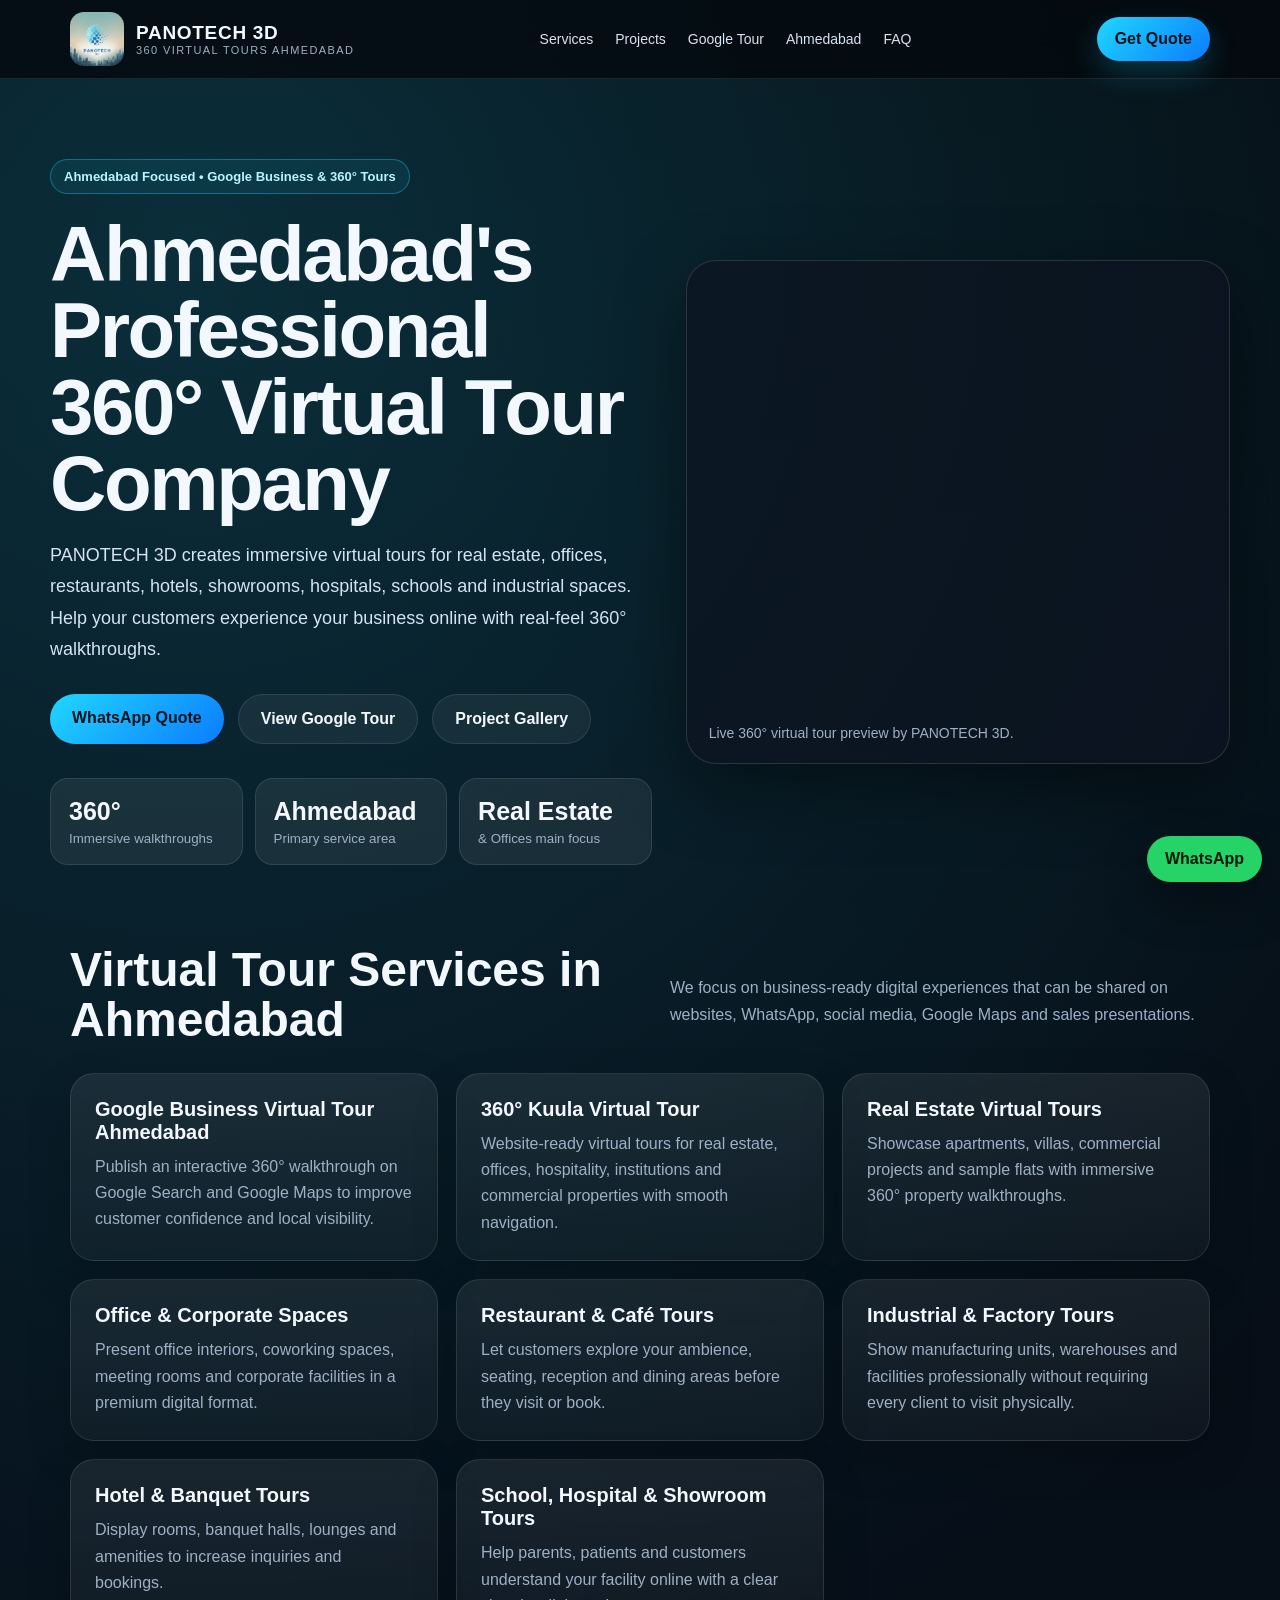
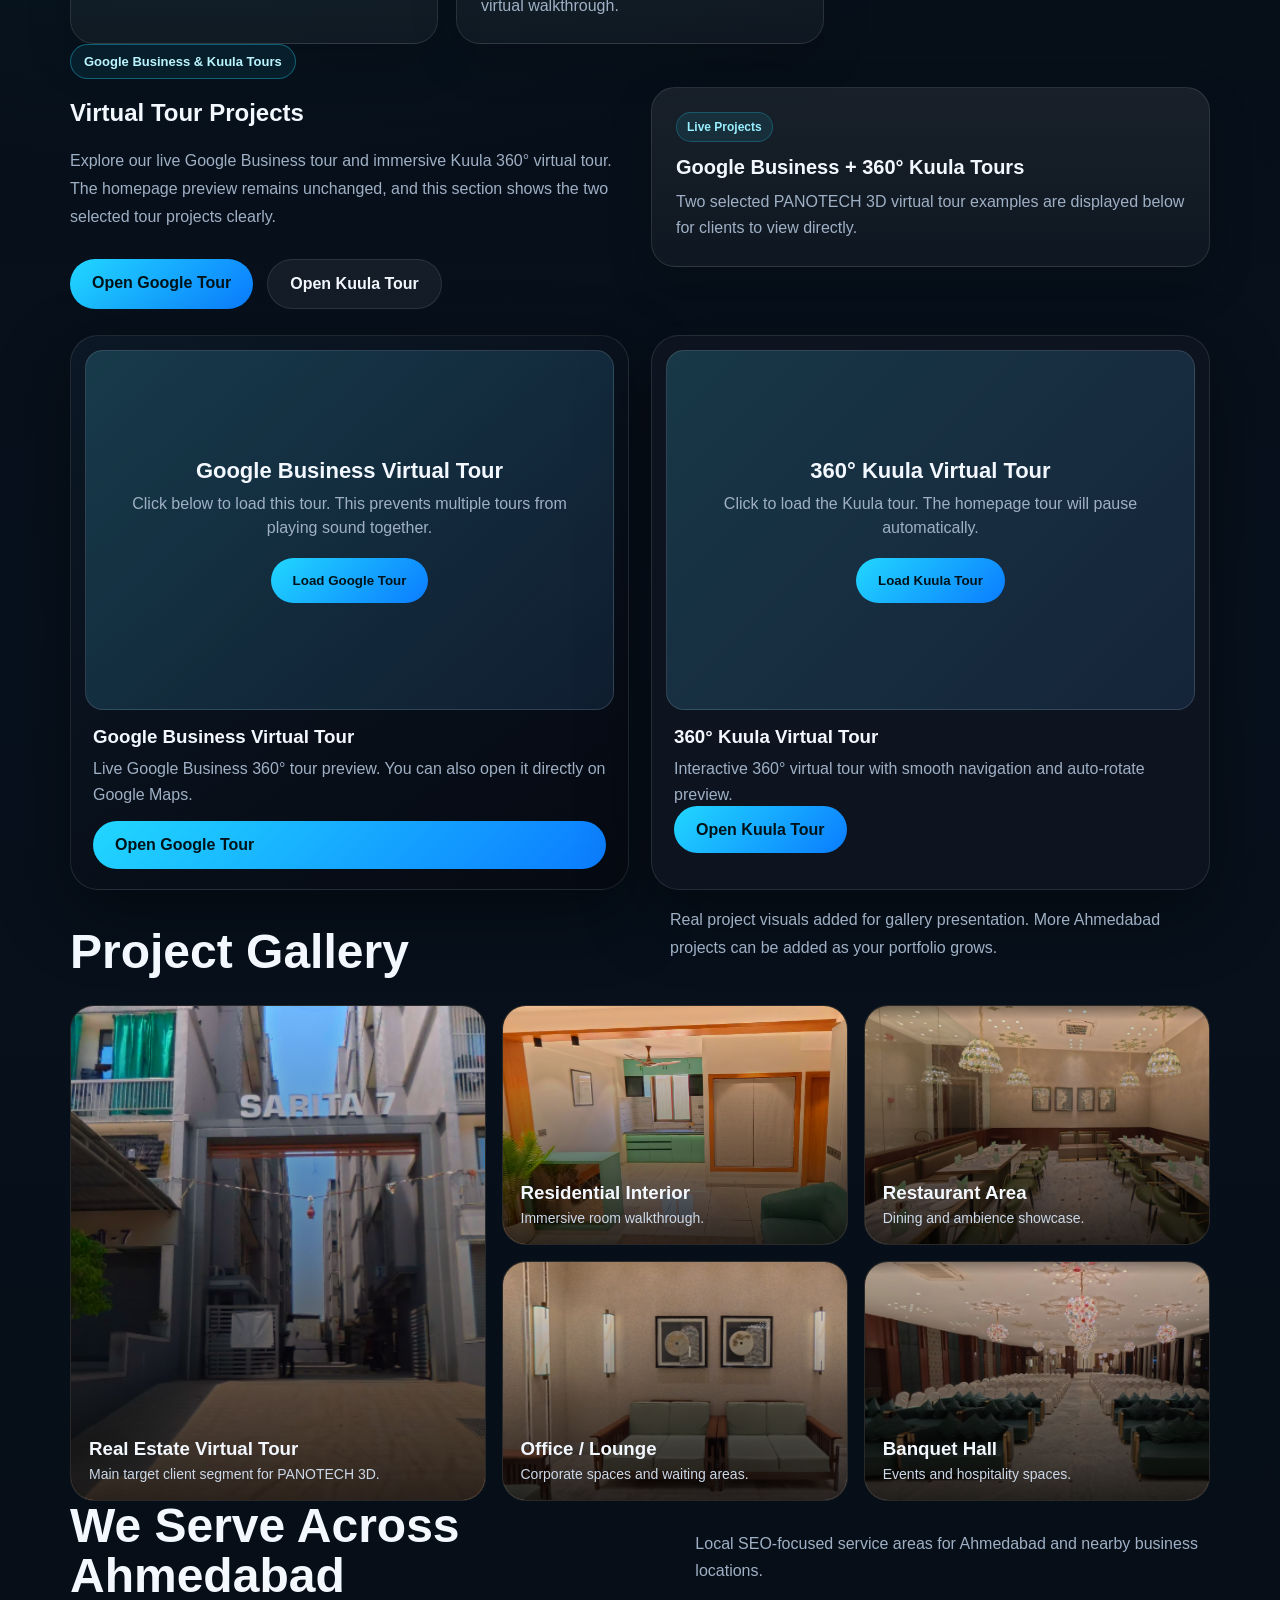
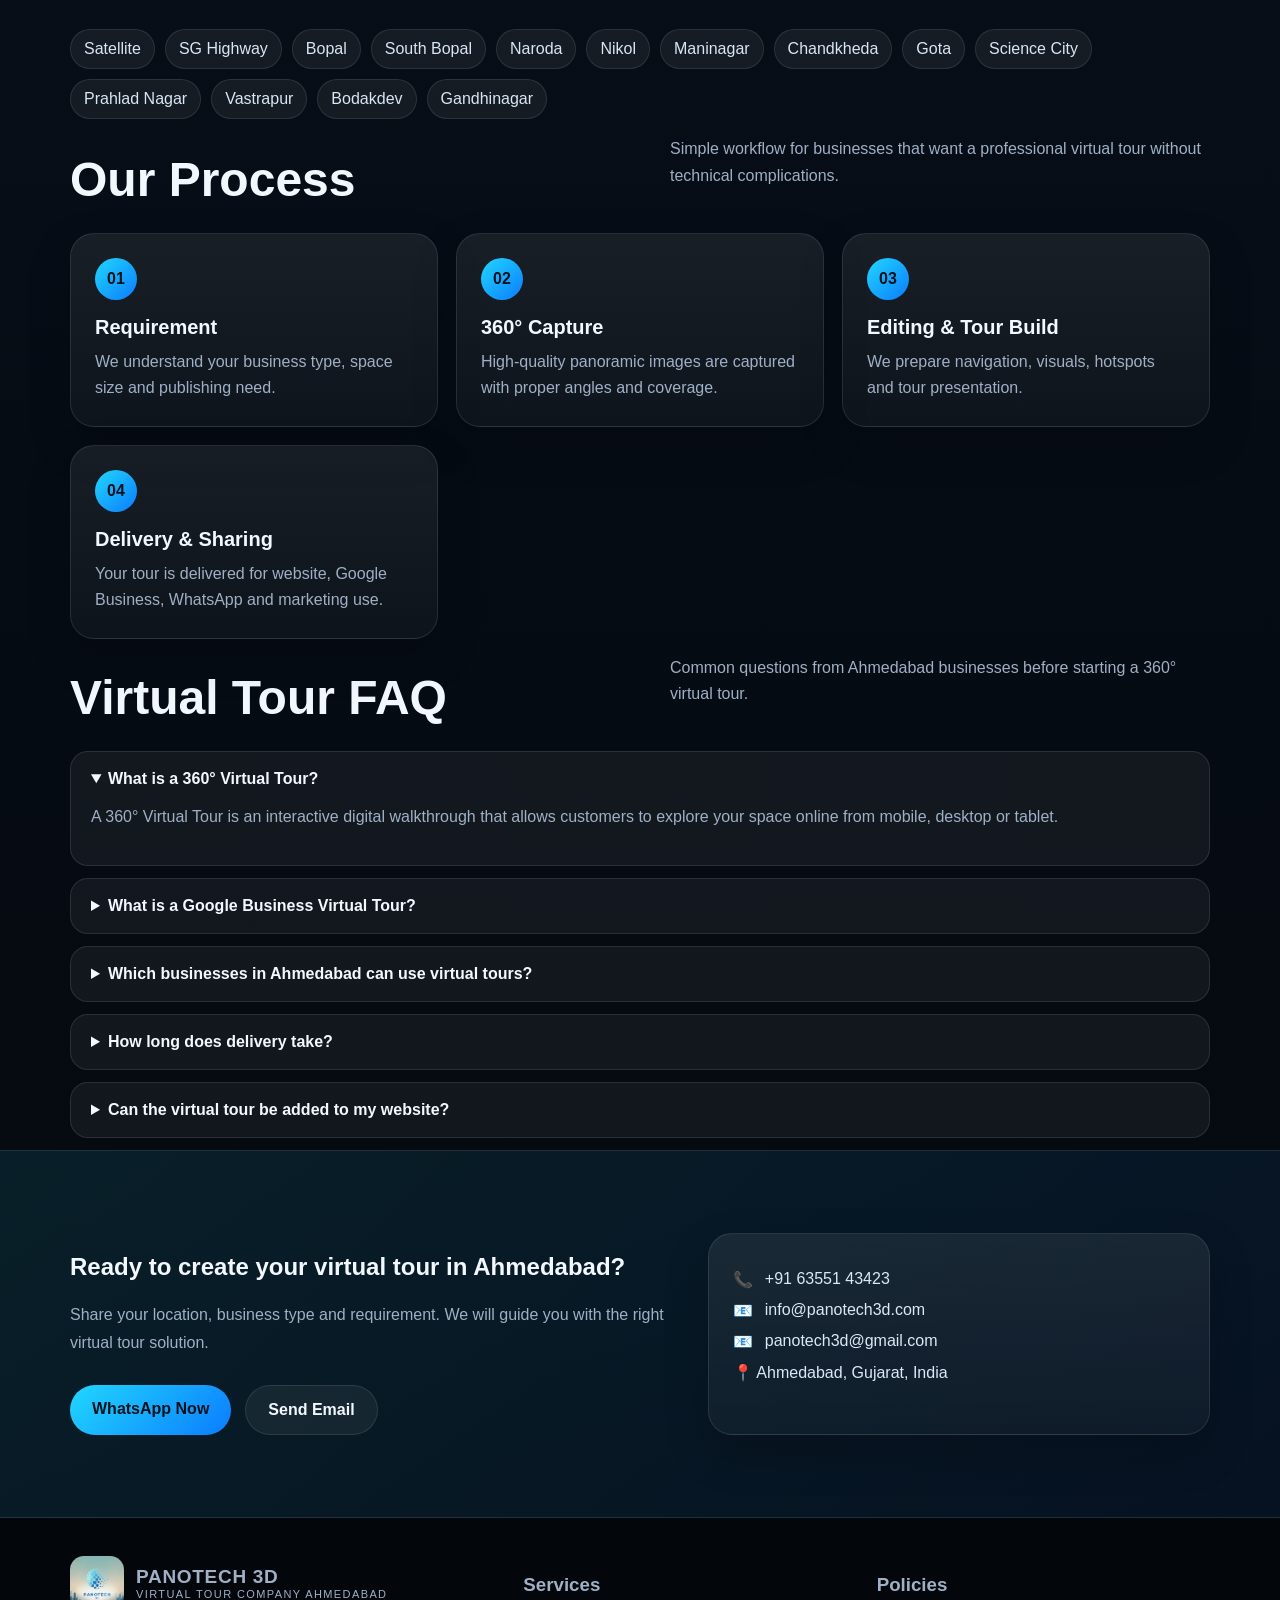
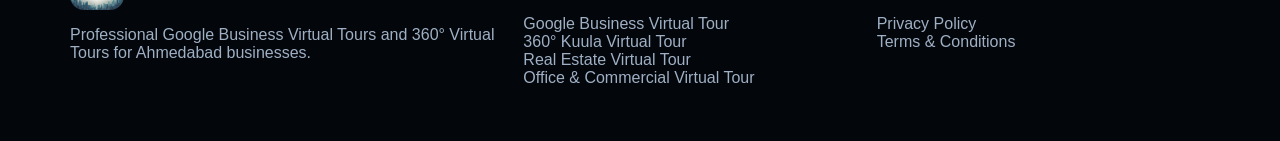
==== index.html @ 2de8717a "Add files via upload" ====
<!DOCTYPE html>
<html lang="en">
<head>
  <meta charset="UTF-8" />
  <meta name="viewport" content="width=device-width, initial-scale=1.0" />
  <title>360 Virtual Tour Ahmedabad | Google Business Virtual Tour Ahmedabad | PANOTECH 3D</title>
  <meta name="description" content="PANOTECH 3D provides Google Business Virtual Tours and 360° Virtual Tours in Ahmedabad for real estate, offices, restaurants, hotels, schools, hospitals, showrooms and industries." />
  <meta name="keywords" content="360 virtual tour Ahmedabad, Google Business virtual tour Ahmedabad, virtual tour company Ahmedabad, real estate virtual tour Ahmedabad, office virtual tour Ahmedabad, restaurant virtual tour Ahmedabad" />
  <meta property="og:title" content="PANOTECH 3D | 360 Virtual Tour Ahmedabad" />
  <meta property="og:description" content="Professional Google Business Virtual Tours and 360° Virtual Tours for Ahmedabad businesses." />
  <meta property="og:type" content="website" />
  <style>
    :root{--bg:#05080d;--panel:#0d1420;--panel2:#111c2a;--text:#f3f8ff;--muted:#9fb0c5;--cyan:#21d7ff;--blue:#0b7cff;--line:rgba(255,255,255,.10);--radius:24px;--shadow:0 24px 70px rgba(0,0,0,.42)}
    *{box-sizing:border-box} html{scroll-behavior:smooth} body{margin:0;font-family:Inter,Segoe UI,Arial,sans-serif;background:radial-gradient(circle at 15% 5%,rgba(33,215,255,.18),transparent 32%),linear-gradient(180deg,#05080d,#07111d 45%,#05080d);color:var(--text)}
    a{color:inherit;text-decoration:none} img{max-width:100%;display:block}.wrap{max-width:1180px;margin:auto;padding:0 20px}.top{position:sticky;top:0;z-index:50;background:rgba(5,8,13,.78);backdrop-filter:blur(18px);border-bottom:1px solid var(--line)}
    .nav{height:78px;display:flex;align-items:center;justify-content:space-between;gap:18px}.brand{display:flex;align-items:center;gap:12px}.brand img{width:54px;height:54px;object-fit:contain;border-radius:14px}.brand strong{font-size:19px;letter-spacing:.7px}.brand span{display:block;font-size:11px;color:var(--muted);letter-spacing:1.4px;text-transform:uppercase}.links{display:flex;gap:22px;color:#d7e4f2;font-size:14px}.cta{background:linear-gradient(135deg,var(--cyan),var(--blue));color:#00131a;padding:13px 18px;border-radius:999px;font-weight:800;box-shadow:0 12px 30px rgba(33,215,255,.22)}
    .hero{min-height:calc(100vh - 78px);display:grid;align-items:center;position:relative;overflow:hidden}.slides{position:absolute;inset:0;z-index:-2}.slide{position:absolute;inset:0;opacity:0;animation:fade 32s infinite;background-size:cover;background-position:center}.slide:after{content:"";position:absolute;inset:0;background:linear-gradient(90deg,rgba(5,8,13,.96) 0%,rgba(5,8,13,.76) 45%,rgba(5,8,13,.30) 100%)}.s1{background-image:url('real-estate-exterior.png');animation-delay:0s}.s2{background-image:url('residential-interior.png');animation-delay:4s}.s3{background-image:url('restaurant-area.png');animation-delay:8s}.s4{background-image:url('lounge-seating.png');animation-delay:12s}.s5{background-image:url('banquet-hall.png');animation-delay:16s}.s6{background-image:url('bedroom-tour.png');animation-delay:20s}@keyframes fade{0%,18%{opacity:1}24%,100%{opacity:0}}
    .heroGrid{padding:80px 0;display:grid;grid-template-columns:1.05fr .95fr;gap:34px;align-items:center}.eyebrow{display:inline-flex;gap:9px;align-items:center;border:1px solid rgba(33,215,255,.35);background:rgba(33,215,255,.08);color:#baf4ff;border-radius:999px;padding:9px 13px;font-size:13px;font-weight:700}.hero h1{font-size:clamp(40px,6.2vw,78px);line-height:.98;margin:22px 0 18px;letter-spacing:-2.4px}.hero p{font-size:18px;line-height:1.75;color:#d4e3f5;max-width:720px}.btns{display:flex;gap:14px;flex-wrap:wrap;margin-top:28px}.btn{padding:15px 22px;border-radius:999px;border:1px solid var(--line);font-weight:800}.btn.primary{background:linear-gradient(135deg,var(--cyan),var(--blue));color:#00131a;border:none}.btn.secondary{background:rgba(255,255,255,.06)}.stats{display:grid;grid-template-columns:repeat(3,1fr);gap:12px;margin-top:34px}.stat{background:rgba(255,255,255,.07);border:1px solid var(--line);border-radius:18px;padding:18px}.stat b{font-size:25px}.stat small{display:block;color:var(--muted);margin-top:5px}.tourBox{background:rgba(13,20,32,.72);border:1px solid rgba(255,255,255,.13);border-radius:30px;padding:14px;box-shadow:var(--shadow)}.tourBox iframe{width:100%;height:430px;border:0;border-radius:20px}.tourBox p{font-size:14px;color:var(--muted);margin:12px 8px 4px}
    section{padding:82px 0}.head{display:flex;justify-content:space-between;gap:20px;align-items:flex-end;margin-bottom:28px}.head h2{font-size:clamp(30px,4vw,48px);line-height:1.04;margin:0}.head p{max-width:540px;color:var(--muted);line-height:1.7}.grid{display:grid;grid-template-columns:repeat(3,1fr);gap:18px}.card{background:linear-gradient(180deg,rgba(255,255,255,.075),rgba(255,255,255,.035));border:1px solid var(--line);border-radius:var(--radius);padding:24px;box-shadow:0 18px 45px rgba(0,0,0,.18)}.card h3{margin:0 0 10px;font-size:20px}.card p{color:var(--muted);line-height:1.65;margin:0}.tag{display:inline-block;margin-bottom:14px;color:#99efff;background:rgba(33,215,255,.09);border:1px solid rgba(33,215,255,.24);padding:7px 10px;border-radius:999px;font-size:12px;font-weight:800}.services .card:first-child,.services .card:nth-child(2){grid-column:span 1}.gallery{display:grid;grid-template-columns:1.2fr 1fr 1fr;gap:16px}.shot{border-radius:24px;overflow:hidden;position:relative;min-height:240px;background:#111;border:1px solid var(--line)}.shot.big{grid-row:span 2}.shot img{width:100%;height:100%;object-fit:cover;position:absolute;inset:0}.shot:after{content:"";position:absolute;inset:0;background:linear-gradient(180deg,transparent,rgba(0,0,0,.82))}.shot div{position:absolute;left:18px;right:18px;bottom:18px;z-index:2}.shot h3{margin:0 0 6px}.shot p{margin:0;color:#cbd8e8;font-size:14px}.split{display:grid;grid-template-columns:1fr 1fr;gap:22px;align-items:center}.iframeCard{background:var(--panel);border:1px solid var(--line);border-radius:28px;padding:14px;box-shadow:var(--shadow)}.iframeCard iframe{width:100%;height:430px;border:0;border-radius:18px}.tourLinks{display:grid;grid-template-columns:1fr 1fr;gap:22px;margin-top:26px}.tourCard{background:var(--panel);border:1px solid var(--line);border-radius:28px;padding:14px;box-shadow:var(--shadow)}.tourCard iframe{width:100%;height:360px;border:0;border-radius:18px}.tourCard h3{margin:16px 8px 8px}.tourCard p{color:var(--muted);margin:0 8px 14px;line-height:1.6}.tourCard .btn{margin:0 8px 6px}.tourFrameWrap{position:relative}.tourPlaceholder{min-height:360px;border-radius:18px;border:1px solid rgba(255,255,255,.12);background:linear-gradient(135deg,rgba(33,215,255,.14),rgba(11,124,255,.08)),rgba(255,255,255,.04);display:grid;place-items:center;text-align:center;padding:22px}.tourPlaceholder b{font-size:22px;display:block;margin-bottom:8px}.tourPlaceholder span{display:block;color:var(--muted);margin-bottom:18px;line-height:1.5}.tourPlaceholder .btn{margin:0}.areas{display:flex;flex-wrap:wrap;gap:10px}.area{padding:10px 13px;background:rgba(255,255,255,.06);border:1px solid var(--line);border-radius:999px;color:#d8e6f5}.process{counter-reset:step}.process .card{position:relative}.process .card:before{counter-increment:step;content:'0' counter(step);display:inline-grid;place-items:center;width:42px;height:42px;border-radius:50%;background:linear-gradient(135deg,var(--cyan),var(--blue));color:#00131a;font-weight:900;margin-bottom:16px}.faq details{background:rgba(255,255,255,.055);border:1px solid var(--line);border-radius:18px;padding:18px 20px;margin:12px 0}.faq summary{cursor:pointer;font-weight:800}.faq p{color:var(--muted);line-height:1.65}.contact{background:linear-gradient(135deg,rgba(33,215,255,.10),rgba(11,124,255,.08));border-top:1px solid var(--line);border-bottom:1px solid var(--line)}.contactBox{display:grid;grid-template-columns:1.1fr .9fr;gap:24px}.infoLine{display:flex;gap:12px;align-items:center;margin:12px 0;color:#dbe8f7}.footer{padding:38px 0;color:var(--muted);background:#03060a}.footerGrid{display:grid;grid-template-columns:1.3fr 1fr 1fr;gap:20px}.float{position:fixed;right:18px;bottom:18px;background:#25d366;color:#00190a;padding:14px 18px;border-radius:999px;font-weight:900;z-index:99;box-shadow:0 20px 45px rgba(0,0,0,.35)}
    @media(max-width:900px){.links{display:none}.heroGrid,.split,.contactBox,.tourLinks{grid-template-columns:1fr}.grid{grid-template-columns:1fr 1fr}.gallery{grid-template-columns:1fr}.shot.big{grid-row:auto}.tourBox iframe,.iframeCard iframe{height:330px}.footerGrid{grid-template-columns:1fr}.hero{min-height:auto}.stats{grid-template-columns:1fr 1fr 1fr}}
    @media(max-width:560px){.nav{height:auto;padding:12px 0}.brand img{width:46px;height:46px}.brand strong{font-size:16px}.cta{padding:10px 12px;font-size:13px}.grid,.stats{grid-template-columns:1fr}.heroGrid{padding:52px 0}.hero h1{letter-spacing:-1px}.head{display:block}.tourBox iframe,.iframeCard iframe{height:280px}}
  .googleTourCard{display:flex;flex-direction:column;justify-content:center;min-height:360px;background:linear-gradient(145deg,rgba(12,25,38,.95),rgba(6,10,18,.95));}.googlePreview{display:flex;gap:18px;align-items:flex-start;margin-bottom:24px}.gIcon{width:58px;height:58px;border-radius:18px;display:grid;place-items:center;background:linear-gradient(135deg,#00d5ff,#2ee59d);color:#031018;font-size:32px;font-weight:900;box-shadow:0 16px 40px rgba(0,213,255,.22)}.googlePreview h3{margin:8px 0 8px}.googlePreview p{color:var(--muted);line-height:1.7;margin:0}@media(max-width:680px){.googlePreview{flex-direction:column}.googleTourCard{min-height:auto}}</style>
  <script type="application/ld+json">{"@context":"https://schema.org","@type":"LocalBusiness","name":"PANOTECH 3D","description":"360 Virtual Tour and Google Business Virtual Tour services in Ahmedabad.","areaServed":"Ahmedabad, Gujarat, India","telephone":"+91 63551 43423","email":"info@panotech3d.com","url":"https://www.panotech3d.com"}</script>
</head>
<body>
  <header class="top"><div class="wrap nav"><a class="brand" href="#home"><img src="Panotech3D_Logo.png" alt="PANOTECH 3D Logo"><div><strong>PANOTECH 3D</strong><span>360 Virtual Tours Ahmedabad</span></div></a><nav class="links"><a href="#services">Services</a><a href="#projects">Projects</a><a href="#kauser">Google Tour</a><a href="#areas">Ahmedabad</a><a href="#faq">FAQ</a></nav><a class="cta" href="tel:+916355143423">Get Quote</a></div></header>
  <main id="home" class="hero"><div class="slides"><div class="slide s1"></div><div class="slide s2"></div><div class="slide s3"></div><div class="slide s4"></div><div class="slide s5"></div><div class="slide s6"></div></div><div class="wrap heroGrid"><div><span class="eyebrow">Ahmedabad Focused • Google Business & 360° Tours</span><h1>Ahmedabad's Professional 360° Virtual Tour Company</h1><p>PANOTECH 3D creates immersive virtual tours for real estate, offices, restaurants, hotels, showrooms, hospitals, schools and industrial spaces. Help your customers experience your business online with real-feel 360° walkthroughs.</p><div class="btns"><a class="btn primary" href="https://wa.me/916355143423" target="_blank">WhatsApp Quote</a><a class="btn secondary" href="#kauser">View Google Tour</a><a class="btn secondary" href="#projects">Project Gallery</a></div><div class="stats"><div class="stat"><b>360°</b><small>Immersive walkthroughs</small></div><div class="stat"><b>Ahmedabad</b><small>Primary service area</small></div><div class="stat"><b>Real Estate</b><small>& Offices main focus</small></div></div></div><div class="tourBox"><iframe id="homeTourFrame" data-tour="home" data-src="https://kuula.co/share/collection/7MXcC?logo=-1&card=1&info=1&fs=1&vr=1&zoom=1&gyro=0&initload=0&autorotate=1.5&autop=10&autopalt=1&thumbs=1&margin=15" src="https://kuula.co/share/collection/7MXcC?logo=-1&card=1&info=1&fs=1&vr=1&zoom=1&gyro=0&initload=0&autorotate=1.5&autop=10&autopalt=1&thumbs=1&margin=15" allowfullscreen loading="lazy" title="PANOTECH 3D homepage 360 tour"></iframe><p>Live 360° virtual tour preview by PANOTECH 3D.</p></div></div></main>
  <section id="services" class="wrap"><div class="head"><h2>Virtual Tour Services in Ahmedabad</h2><p>We focus on business-ready digital experiences that can be shared on websites, WhatsApp, social media, Google Maps and sales presentations.</p></div><div class="grid services"><div class="card"><h3>Google Business Virtual Tour Ahmedabad</h3><p>Publish an interactive 360° walkthrough on Google Search and Google Maps to improve customer confidence and local visibility.</p></div><div class="card"><h3>360° Kuula Virtual Tour</h3><p>Website-ready virtual tours for real estate, offices, hospitality, institutions and commercial properties with smooth navigation.</p></div><div class="card"><h3>Real Estate Virtual Tours</h3><p>Showcase apartments, villas, commercial projects and sample flats with immersive 360° property walkthroughs.</p></div><div class="card"><h3>Office & Corporate Spaces</h3><p>Present office interiors, coworking spaces, meeting rooms and corporate facilities in a premium digital format.</p></div><div class="card"><h3>Restaurant & Café Tours</h3><p>Let customers explore your ambience, seating, reception and dining areas before they visit or book.</p></div><div class="card"><h3>Industrial & Factory Tours</h3><p>Show manufacturing units, warehouses and facilities professionally without requiring every client to visit physically.</p></div><div class="card"><h3>Hotel & Banquet Tours</h3><p>Display rooms, banquet halls, lounges and amenities to increase inquiries and bookings.</p></div><div class="card"><h3>School, Hospital & Showroom Tours</h3><p>Help parents, patients and customers understand your facility online with a clear virtual walkthrough.</p></div></div></section>
  <section id="kauser" class="wrap"><div class="split"><div><span class="eyebrow">Google Business & Kuula Tours</span><h2>Virtual Tour Projects</h2><p style="color:var(--muted);line-height:1.75">Explore our live Google Business tour and immersive Kuula 360° virtual tour. The homepage preview remains unchanged, and this section shows the two selected tour projects clearly.</p><div class="btns"><a class="btn primary" target="_blank" rel="noopener" href="https://maps.app.goo.gl/GmYf1Fkx6quCLCcs9">Open Google Tour</a><a class="btn secondary" target="_blank" rel="noopener" href="https://kuula.co/share/collection/7M9mZ?logo=-1&card=1&info=1&fs=1&vr=1&gyro=0&autorotate=0.83&autop=10&autopalt=1&thumbs=4&keys=0">Open Kuula Tour</a></div></div><div class="card"><span class="tag">Live Projects</span><h3>Google Business + 360° Kuula Tours</h3><p>Two selected PANOTECH 3D virtual tour examples are displayed below for clients to view directly.</p></div></div><div class="tourLinks"><div class="tourCard googleTourCard"><div class="tourFrameWrap"><iframe id="googleTourFrame" data-tour="google" data-src="https://www.google.com/maps/embed?pb=!4v1782590866260!6m8!1m7!1sCAoSHENJQUJJaEJGS01HZWJNLUN2NjQ5NkZzdzB3RWY.!2m2!1d23.02447635918518!2d72.67337663673548!3f116.59003066928159!4f3.989999999999995!5f0.7820865974627469" width="100%" height="450" style="border:0;border-radius:24px;display:none" allowfullscreen loading="lazy" referrerpolicy="strict-origin-when-cross-origin" title="Google Business Virtual Tour"></iframe><div class="tourPlaceholder" data-for="googleTourFrame"><div><b>Google Business Virtual Tour</b><span>Click below to load this tour. This prevents multiple tours from playing sound together.</span><button class="btn primary" type="button" onclick="loadTour('googleTourFrame')">Load Google Tour</button></div></div></div><h3>Google Business Virtual Tour</h3><p>Live Google Business 360° tour preview. You can also open it directly on Google Maps.</p><a class="btn primary" target="_blank" rel="noopener" href="https://maps.app.goo.gl/GmYf1Fkx6quCLCcs9">Open Google Tour</a></div><div class="tourCard"><div class="tourFrameWrap"><iframe id="kuulaTourFrame" data-tour="kuula" data-src="https://kuula.co/share/collection/7M9mZ?logo=-1&card=1&info=1&fs=1&vr=1&gyro=0&autorotate=0.83&autop=10&autopalt=1&thumbs=4&keys=0" allow="xr-spatial-tracking; gyroscope; accelerometer" allowfullscreen loading="lazy" style="display:none" title="Kuula 360 Virtual Tour"></iframe><div class="tourPlaceholder" data-for="kuulaTourFrame"><div><b>360° Kuula Virtual Tour</b><span>Click to load the Kuula tour. The homepage tour will pause automatically.</span><button class="btn primary" type="button" onclick="loadTour('kuulaTourFrame')">Load Kuula Tour</button></div></div></div><h3>360° Kuula Virtual Tour</h3><p>Interactive 360° virtual tour with smooth navigation and auto-rotate preview.</p><a class="btn primary" target="_blank" rel="noopener" href="https://kuula.co/share/collection/7M9mZ?logo=-1&card=1&info=1&fs=1&vr=1&gyro=0&autorotate=0.83&autop=10&autopalt=1&thumbs=4&keys=0">Open Kuula Tour</a></div></div></section>
  <section id="projects" class="wrap"><div class="head"><h2>Project Gallery</h2><p>Real project visuals added for gallery presentation. More Ahmedabad projects can be added as your portfolio grows.</p></div><div class="gallery"><div class="shot big"><img src="real-estate-exterior.png" alt="Real estate virtual tour Ahmedabad"><div><h3>Real Estate Virtual Tour</h3><p>Main target client segment for PANOTECH 3D.</p></div></div><div class="shot"><img src="residential-interior.png" alt="Residential interior 360 virtual tour"><div><h3>Residential Interior</h3><p>Immersive room walkthrough.</p></div></div><div class="shot"><img src="restaurant-area.png" alt="Restaurant virtual tour Ahmedabad"><div><h3>Restaurant Area</h3><p>Dining and ambience showcase.</p></div></div><div class="shot"><img src="lounge-seating.png" alt="Office and lounge virtual tour"><div><h3>Office / Lounge</h3><p>Corporate spaces and waiting areas.</p></div></div><div class="shot"><img src="banquet-hall.png" alt="Banquet hall virtual tour Ahmedabad"><div><h3>Banquet Hall</h3><p>Events and hospitality spaces.</p></div></div></div></section>
  <section id="areas" class="wrap"><div class="head"><h2>We Serve Across Ahmedabad</h2><p>Local SEO-focused service areas for Ahmedabad and nearby business locations.</p></div><div class="areas"><span class="area">Satellite</span><span class="area">SG Highway</span><span class="area">Bopal</span><span class="area">South Bopal</span><span class="area">Naroda</span><span class="area">Nikol</span><span class="area">Maninagar</span><span class="area">Chandkheda</span><span class="area">Gota</span><span class="area">Science City</span><span class="area">Prahlad Nagar</span><span class="area">Vastrapur</span><span class="area">Bodakdev</span><span class="area">Gandhinagar</span></div></section>
  <section class="wrap process"><div class="head"><h2>Our Process</h2><p>Simple workflow for businesses that want a professional virtual tour without technical complications.</p></div><div class="grid"><div class="card"><h3>Requirement</h3><p>We understand your business type, space size and publishing need.</p></div><div class="card"><h3>360° Capture</h3><p>High-quality panoramic images are captured with proper angles and coverage.</p></div><div class="card"><h3>Editing & Tour Build</h3><p>We prepare navigation, visuals, hotspots and tour presentation.</p></div><div class="card"><h3>Delivery & Sharing</h3><p>Your tour is delivered for website, Google Business, WhatsApp and marketing use.</p></div></div></section>
  <section id="faq" class="wrap faq"><div class="head"><h2>Virtual Tour FAQ</h2><p>Common questions from Ahmedabad businesses before starting a 360° virtual tour.</p></div><details open><summary>What is a 360° Virtual Tour?</summary><p>A 360° Virtual Tour is an interactive digital walkthrough that allows customers to explore your space online from mobile, desktop or tablet.</p></details><details><summary>What is a Google Business Virtual Tour?</summary><p>It is a 360° tour published on Google Search and Google Maps, helping visitors explore your business before they visit.</p></details><details><summary>Which businesses in Ahmedabad can use virtual tours?</summary><p>Real estate, offices, restaurants, hotels, schools, hospitals, showrooms, banquet halls and industrial spaces can benefit from virtual tours.</p></details><details><summary>How long does delivery take?</summary><p>Timeline depends on the project size. Most small and medium projects can be delivered within a few business days after capture.</p></details><details><summary>Can the virtual tour be added to my website?</summary><p>Yes, Kuula and Google virtual tours can be embedded or linked on your website and shared through marketing channels.</p></details></section>
  <section id="contact" class="contact"><div class="wrap contactBox"><div><h2>Ready to create your virtual tour in Ahmedabad?</h2><p style="color:var(--muted);line-height:1.75">Share your location, business type and requirement. We will guide you with the right virtual tour solution.</p><div class="btns"><a class="btn primary" href="https://wa.me/916355143423" target="_blank">WhatsApp Now</a><a class="btn secondary" href="mailto:info@panotech3d.com,panotech3d@gmail.com?subject=PANOTECH%203D%20Virtual%20Tour%20Inquiry">Send Email</a></div></div><div class="card"><div class="infoLine">📞 <a href="tel:+916355143423">+91 63551 43423</a></div><div class="infoLine">📧 <a href="mailto:info@panotech3d.com">info@panotech3d.com</a></div><div class="infoLine">📧 <a href="mailto:panotech3d@gmail.com">panotech3d@gmail.com</a></div><div class="infoLine">📍 Ahmedabad, Gujarat, India</div></div></div></section>
  <footer class="footer"><div class="wrap footerGrid"><div><div class="brand"><img src="Panotech3D_Logo.png" alt="PANOTECH 3D Logo"><div><strong>PANOTECH 3D</strong><span>Virtual Tour Company Ahmedabad</span></div></div><p>Professional Google Business Virtual Tours and 360° Virtual Tours for Ahmedabad businesses.</p></div><div><h3>Services</h3><p>Google Business Virtual Tour<br>360° Kuula Virtual Tour<br>Real Estate Virtual Tour<br>Office & Commercial Virtual Tour</p></div><div><h3>Policies</h3><p><a href="privacy-policy.html">Privacy Policy</a><br><a href="terms.html">Terms & Conditions</a></p></div></div></footer>
  <a class="float" href="https://wa.me/916355143423" target="_blank">WhatsApp</a>

<script>
function unloadFrame(frame){
  if(frame && frame.src){ frame.dataset.lastSrc = frame.src; frame.removeAttribute('src'); }
}
function showPlaceholder(id, show){
  var ph = document.querySelector('.tourPlaceholder[data-for="'+id+'"]');
  if(ph) ph.style.display = show ? 'grid' : 'none';
}
function loadTour(id){
  var target = document.getElementById(id);
  if(!target) return;
  document.querySelectorAll('iframe[data-tour]').forEach(function(frame){
    if(frame.id !== id){
      unloadFrame(frame);
      if(frame.id !== 'homeTourFrame') { frame.style.display='none'; showPlaceholder(frame.id, true); }
    }
  });
  target.src = target.dataset.src || target.dataset.lastSrc || target.src;
  target.style.display = 'block';
  showPlaceholder(id, false);
}
// Pause service tours when user goes back to top/home, so audio will not mix.
document.querySelectorAll('a[href="#home"], .brand').forEach(function(el){
  el.addEventListener('click', function(){
    document.querySelectorAll('iframe[data-tour]').forEach(function(frame){
      if(frame.id !== 'homeTourFrame'){ unloadFrame(frame); frame.style.display='none'; showPlaceholder(frame.id, true); }
    });
    var home = document.getElementById('homeTourFrame');
    if(home && !home.src) home.src = home.dataset.src;
  });
});
</script>
</body>
</html>
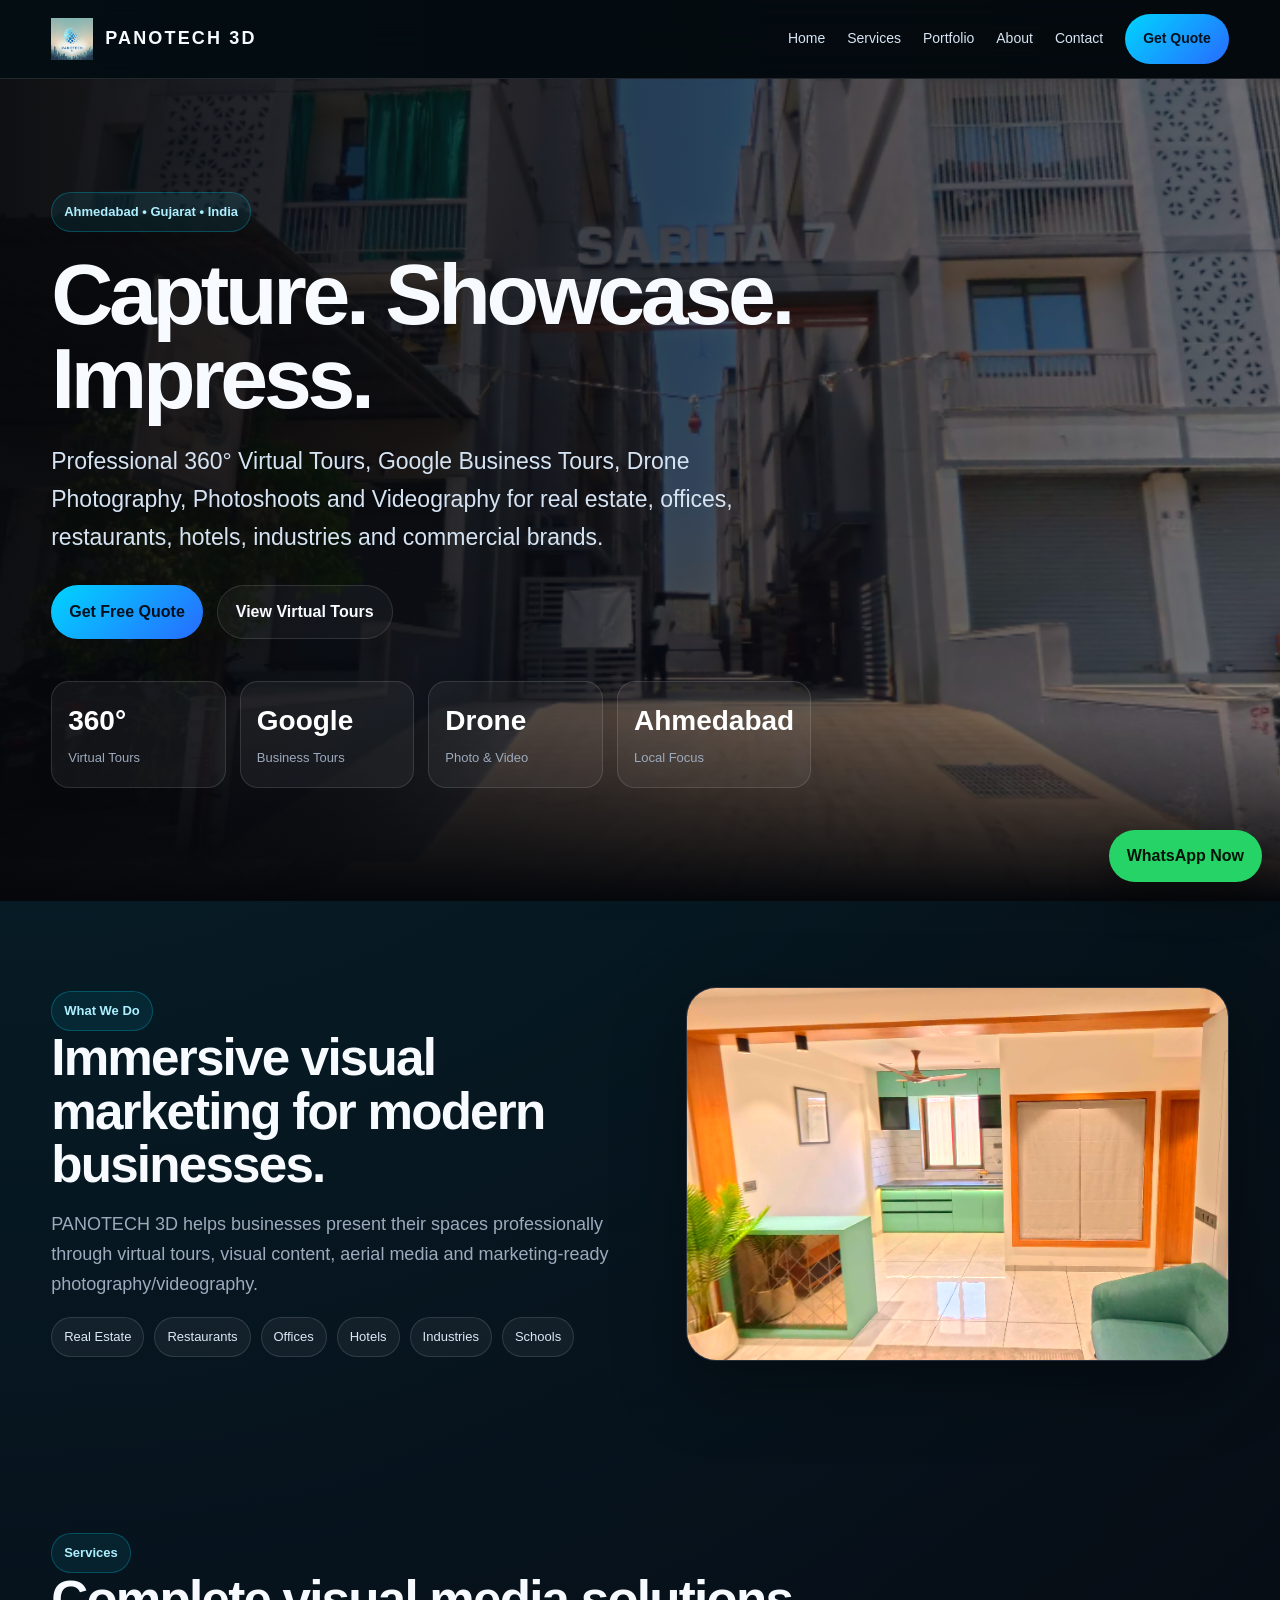
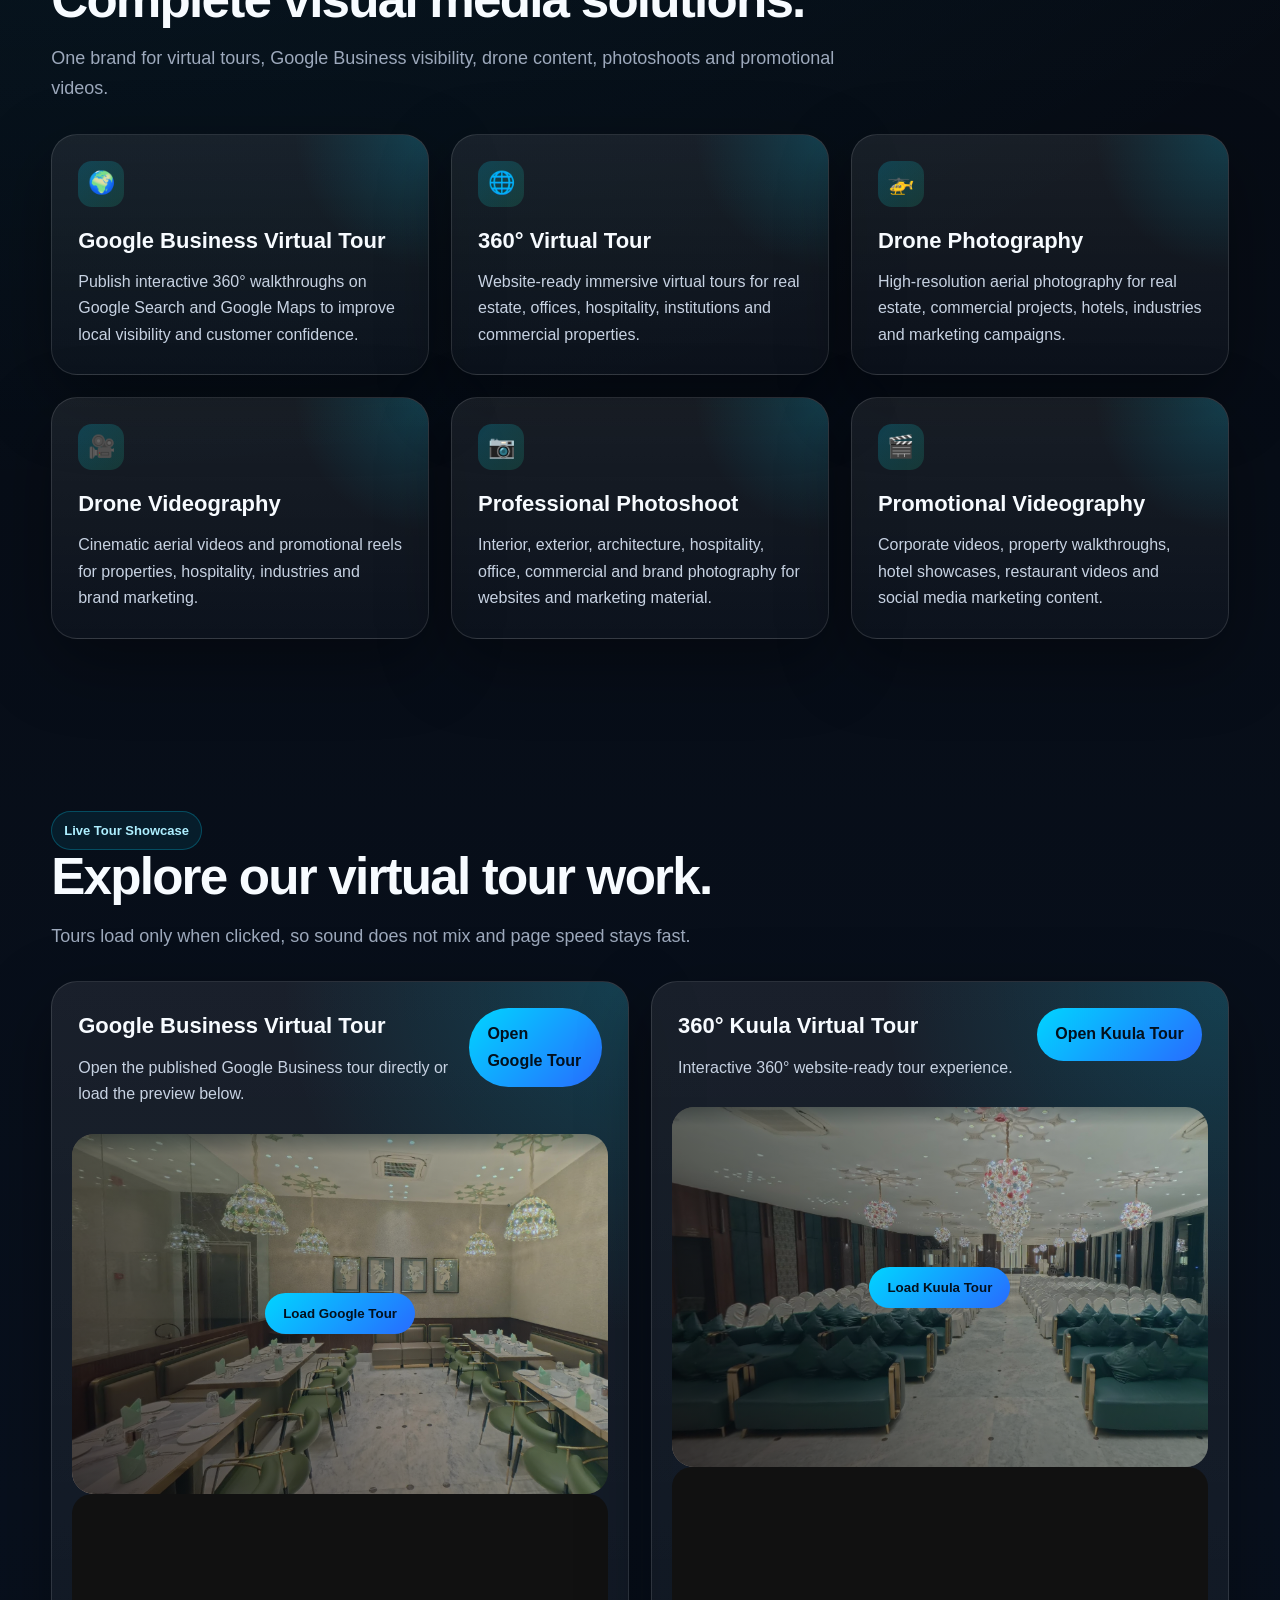
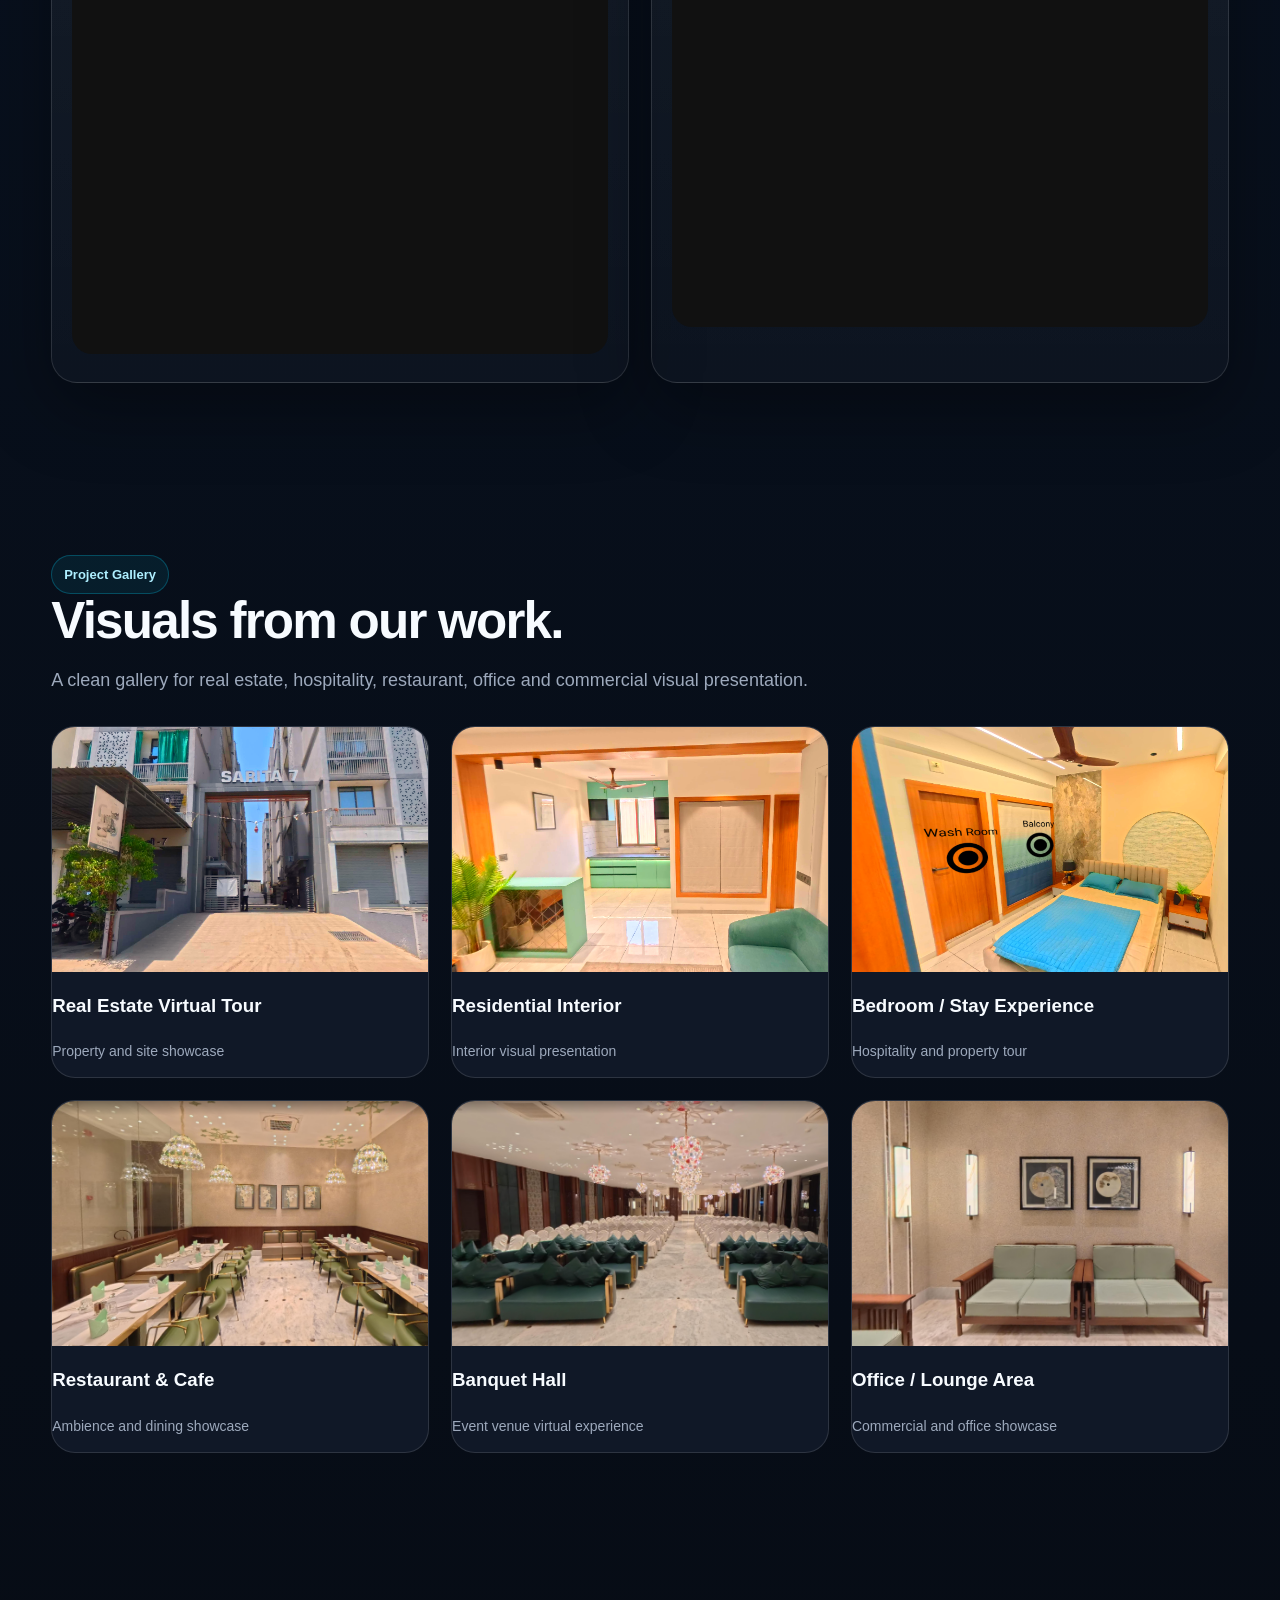
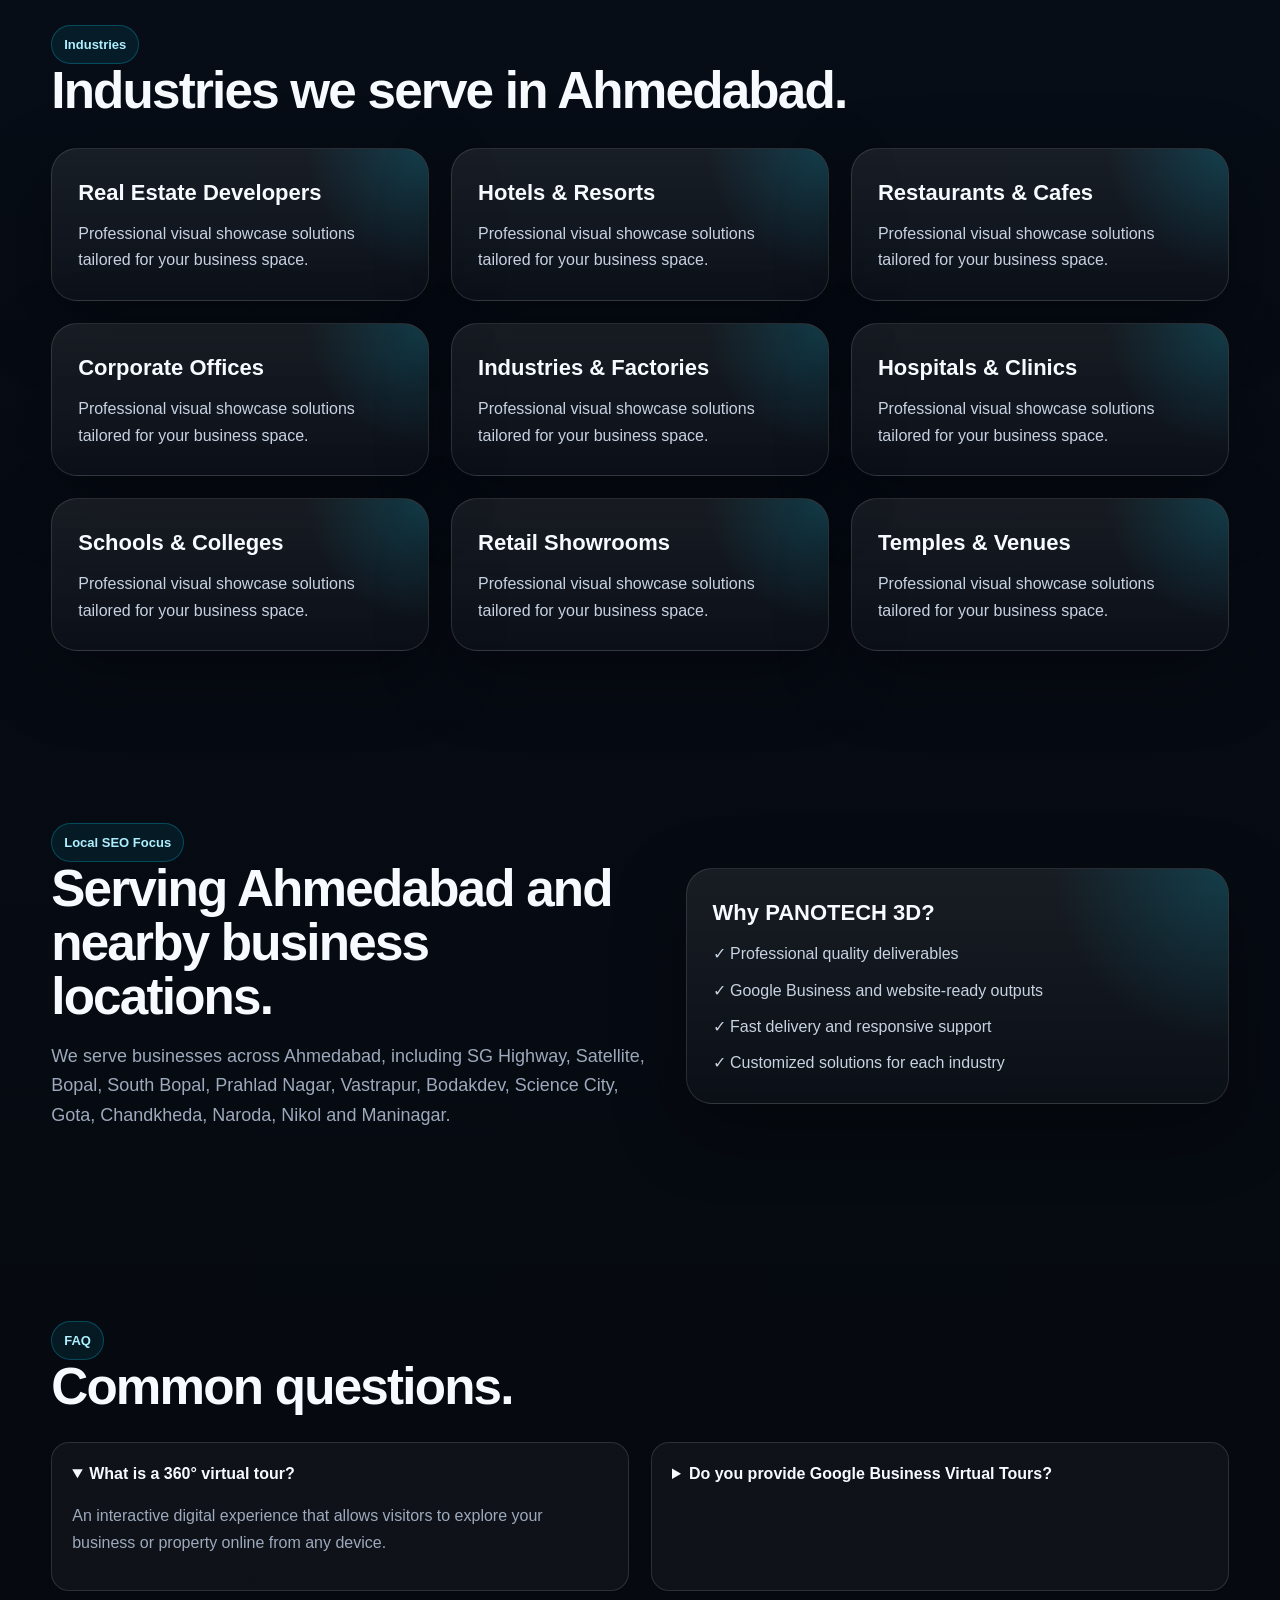
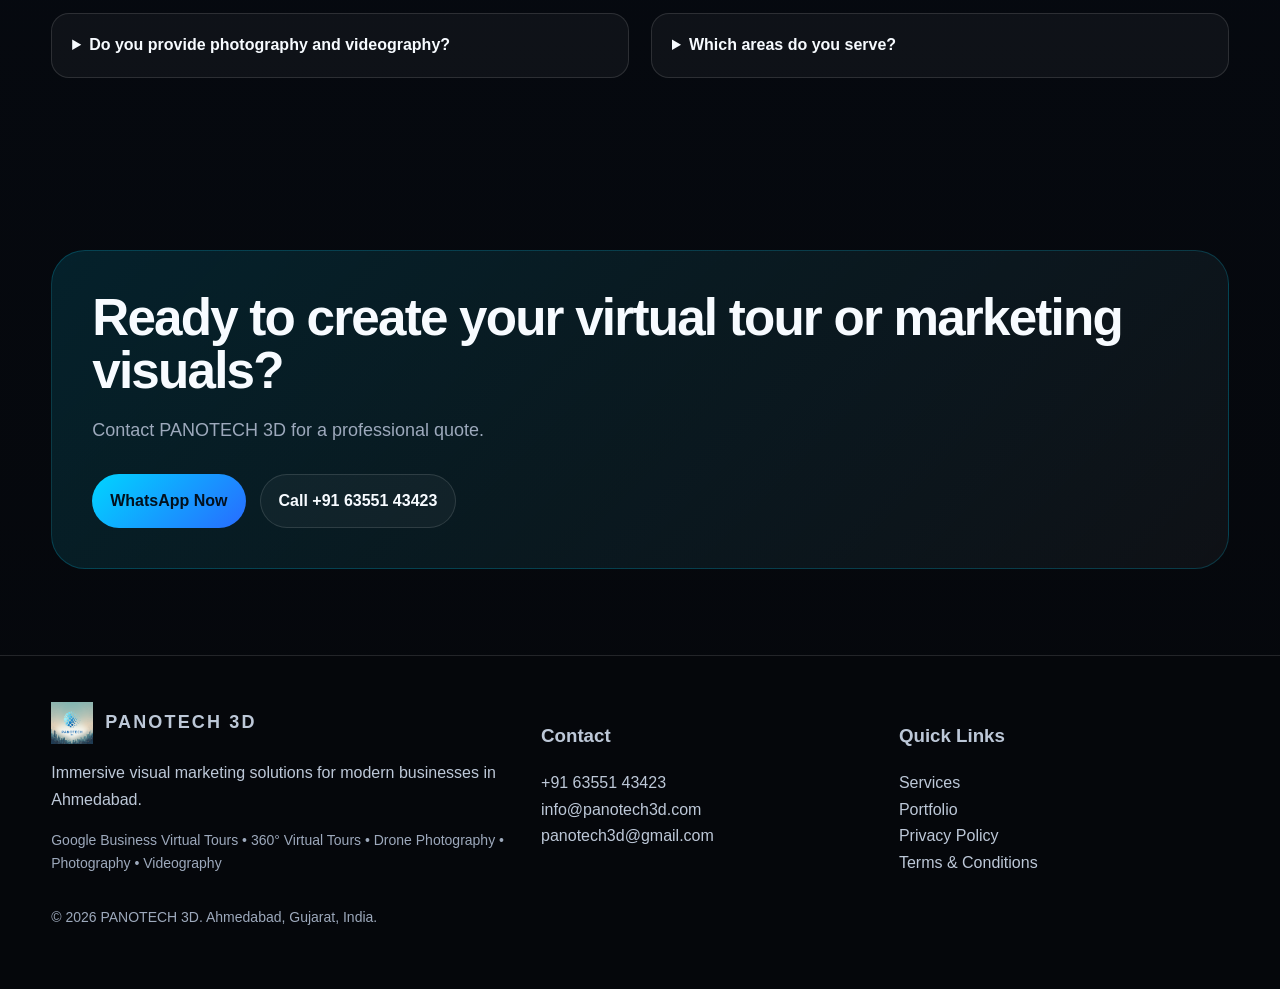
==== commit 4cdde4fc: "Add files via upload" ====
--- a/index.html
+++ b/index.html
@@ -1,71 +1,20 @@
-<!DOCTYPE html>
-<html lang="en">
-<head>
-  <meta charset="UTF-8" />
-  <meta name="viewport" content="width=device-width, initial-scale=1.0" />
-  <title>360 Virtual Tour Ahmedabad | Google Business Virtual Tour Ahmedabad | PANOTECH 3D</title>
-  <meta name="description" content="PANOTECH 3D provides Google Business Virtual Tours and 360° Virtual Tours in Ahmedabad for real estate, offices, restaurants, hotels, schools, hospitals, showrooms and industries." />
-  <meta name="keywords" content="360 virtual tour Ahmedabad, Google Business virtual tour Ahmedabad, virtual tour company Ahmedabad, real estate virtual tour Ahmedabad, office virtual tour Ahmedabad, restaurant virtual tour Ahmedabad" />
-  <meta property="og:title" content="PANOTECH 3D | 360 Virtual Tour Ahmedabad" />
-  <meta property="og:description" content="Professional Google Business Virtual Tours and 360° Virtual Tours for Ahmedabad businesses." />
-  <meta property="og:type" content="website" />
-  <style>
-    :root{--bg:#05080d;--panel:#0d1420;--panel2:#111c2a;--text:#f3f8ff;--muted:#9fb0c5;--cyan:#21d7ff;--blue:#0b7cff;--line:rgba(255,255,255,.10);--radius:24px;--shadow:0 24px 70px rgba(0,0,0,.42)}
-    *{box-sizing:border-box} html{scroll-behavior:smooth} body{margin:0;font-family:Inter,Segoe UI,Arial,sans-serif;background:radial-gradient(circle at 15% 5%,rgba(33,215,255,.18),transparent 32%),linear-gradient(180deg,#05080d,#07111d 45%,#05080d);color:var(--text)}
-    a{color:inherit;text-decoration:none} img{max-width:100%;display:block}.wrap{max-width:1180px;margin:auto;padding:0 20px}.top{position:sticky;top:0;z-index:50;background:rgba(5,8,13,.78);backdrop-filter:blur(18px);border-bottom:1px solid var(--line)}
-    .nav{height:78px;display:flex;align-items:center;justify-content:space-between;gap:18px}.brand{display:flex;align-items:center;gap:12px}.brand img{width:54px;height:54px;object-fit:contain;border-radius:14px}.brand strong{font-size:19px;letter-spacing:.7px}.brand span{display:block;font-size:11px;color:var(--muted);letter-spacing:1.4px;text-transform:uppercase}.links{display:flex;gap:22px;color:#d7e4f2;font-size:14px}.cta{background:linear-gradient(135deg,var(--cyan),var(--blue));color:#00131a;padding:13px 18px;border-radius:999px;font-weight:800;box-shadow:0 12px 30px rgba(33,215,255,.22)}
-    .hero{min-height:calc(100vh - 78px);display:grid;align-items:center;position:relative;overflow:hidden}.slides{position:absolute;inset:0;z-index:-2}.slide{position:absolute;inset:0;opacity:0;animation:fade 32s infinite;background-size:cover;background-position:center}.slide:after{content:"";position:absolute;inset:0;background:linear-gradient(90deg,rgba(5,8,13,.96) 0%,rgba(5,8,13,.76) 45%,rgba(5,8,13,.30) 100%)}.s1{background-image:url('real-estate-exterior.png');animation-delay:0s}.s2{background-image:url('residential-interior.png');animation-delay:4s}.s3{background-image:url('restaurant-area.png');animation-delay:8s}.s4{background-image:url('lounge-seating.png');animation-delay:12s}.s5{background-image:url('banquet-hall.png');animation-delay:16s}.s6{background-image:url('bedroom-tour.png');animation-delay:20s}@keyframes fade{0%,18%{opacity:1}24%,100%{opacity:0}}
-    .heroGrid{padding:80px 0;display:grid;grid-template-columns:1.05fr .95fr;gap:34px;align-items:center}.eyebrow{display:inline-flex;gap:9px;align-items:center;border:1px solid rgba(33,215,255,.35);background:rgba(33,215,255,.08);color:#baf4ff;border-radius:999px;padding:9px 13px;font-size:13px;font-weight:700}.hero h1{font-size:clamp(40px,6.2vw,78px);line-height:.98;margin:22px 0 18px;letter-spacing:-2.4px}.hero p{font-size:18px;line-height:1.75;color:#d4e3f5;max-width:720px}.btns{display:flex;gap:14px;flex-wrap:wrap;margin-top:28px}.btn{padding:15px 22px;border-radius:999px;border:1px solid var(--line);font-weight:800}.btn.primary{background:linear-gradient(135deg,var(--cyan),var(--blue));color:#00131a;border:none}.btn.secondary{background:rgba(255,255,255,.06)}.stats{display:grid;grid-template-columns:repeat(3,1fr);gap:12px;margin-top:34px}.stat{background:rgba(255,255,255,.07);border:1px solid var(--line);border-radius:18px;padding:18px}.stat b{font-size:25px}.stat small{display:block;color:var(--muted);margin-top:5px}.tourBox{background:rgba(13,20,32,.72);border:1px solid rgba(255,255,255,.13);border-radius:30px;padding:14px;box-shadow:var(--shadow)}.tourBox iframe{width:100%;height:430px;border:0;border-radius:20px}.tourBox p{font-size:14px;color:var(--muted);margin:12px 8px 4px}
-    section{padding:82px 0}.head{display:flex;justify-content:space-between;gap:20px;align-items:flex-end;margin-bottom:28px}.head h2{font-size:clamp(30px,4vw,48px);line-height:1.04;margin:0}.head p{max-width:540px;color:var(--muted);line-height:1.7}.grid{display:grid;grid-template-columns:repeat(3,1fr);gap:18px}.card{background:linear-gradient(180deg,rgba(255,255,255,.075),rgba(255,255,255,.035));border:1px solid var(--line);border-radius:var(--radius);padding:24px;box-shadow:0 18px 45px rgba(0,0,0,.18)}.card h3{margin:0 0 10px;font-size:20px}.card p{color:var(--muted);line-height:1.65;margin:0}.tag{display:inline-block;margin-bottom:14px;color:#99efff;background:rgba(33,215,255,.09);border:1px solid rgba(33,215,255,.24);padding:7px 10px;border-radius:999px;font-size:12px;font-weight:800}.services .card:first-child,.services .card:nth-child(2){grid-column:span 1}.gallery{display:grid;grid-template-columns:1.2fr 1fr 1fr;gap:16px}.shot{border-radius:24px;overflow:hidden;position:relative;min-height:240px;background:#111;border:1px solid var(--line)}.shot.big{grid-row:span 2}.shot img{width:100%;height:100%;object-fit:cover;position:absolute;inset:0}.shot:after{content:"";position:absolute;inset:0;background:linear-gradient(180deg,transparent,rgba(0,0,0,.82))}.shot div{position:absolute;left:18px;right:18px;bottom:18px;z-index:2}.shot h3{margin:0 0 6px}.shot p{margin:0;color:#cbd8e8;font-size:14px}.split{display:grid;grid-template-columns:1fr 1fr;gap:22px;align-items:center}.iframeCard{background:var(--panel);border:1px solid var(--line);border-radius:28px;padding:14px;box-shadow:var(--shadow)}.iframeCard iframe{width:100%;height:430px;border:0;border-radius:18px}.tourLinks{display:grid;grid-template-columns:1fr 1fr;gap:22px;margin-top:26px}.tourCard{background:var(--panel);border:1px solid var(--line);border-radius:28px;padding:14px;box-shadow:var(--shadow)}.tourCard iframe{width:100%;height:360px;border:0;border-radius:18px}.tourCard h3{margin:16px 8px 8px}.tourCard p{color:var(--muted);margin:0 8px 14px;line-height:1.6}.tourCard .btn{margin:0 8px 6px}.tourFrameWrap{position:relative}.tourPlaceholder{min-height:360px;border-radius:18px;border:1px solid rgba(255,255,255,.12);background:linear-gradient(135deg,rgba(33,215,255,.14),rgba(11,124,255,.08)),rgba(255,255,255,.04);display:grid;place-items:center;text-align:center;padding:22px}.tourPlaceholder b{font-size:22px;display:block;margin-bottom:8px}.tourPlaceholder span{display:block;color:var(--muted);margin-bottom:18px;line-height:1.5}.tourPlaceholder .btn{margin:0}.areas{display:flex;flex-wrap:wrap;gap:10px}.area{padding:10px 13px;background:rgba(255,255,255,.06);border:1px solid var(--line);border-radius:999px;color:#d8e6f5}.process{counter-reset:step}.process .card{position:relative}.process .card:before{counter-increment:step;content:'0' counter(step);display:inline-grid;place-items:center;width:42px;height:42px;border-radius:50%;background:linear-gradient(135deg,var(--cyan),var(--blue));color:#00131a;font-weight:900;margin-bottom:16px}.faq details{background:rgba(255,255,255,.055);border:1px solid var(--line);border-radius:18px;padding:18px 20px;margin:12px 0}.faq summary{cursor:pointer;font-weight:800}.faq p{color:var(--muted);line-height:1.65}.contact{background:linear-gradient(135deg,rgba(33,215,255,.10),rgba(11,124,255,.08));border-top:1px solid var(--line);border-bottom:1px solid var(--line)}.contactBox{display:grid;grid-template-columns:1.1fr .9fr;gap:24px}.infoLine{display:flex;gap:12px;align-items:center;margin:12px 0;color:#dbe8f7}.footer{padding:38px 0;color:var(--muted);background:#03060a}.footerGrid{display:grid;grid-template-columns:1.3fr 1fr 1fr;gap:20px}.float{position:fixed;right:18px;bottom:18px;background:#25d366;color:#00190a;padding:14px 18px;border-radius:999px;font-weight:900;z-index:99;box-shadow:0 20px 45px rgba(0,0,0,.35)}
-    @media(max-width:900px){.links{display:none}.heroGrid,.split,.contactBox,.tourLinks{grid-template-columns:1fr}.grid{grid-template-columns:1fr 1fr}.gallery{grid-template-columns:1fr}.shot.big{grid-row:auto}.tourBox iframe,.iframeCard iframe{height:330px}.footerGrid{grid-template-columns:1fr}.hero{min-height:auto}.stats{grid-template-columns:1fr 1fr 1fr}}
-    @media(max-width:560px){.nav{height:auto;padding:12px 0}.brand img{width:46px;height:46px}.brand strong{font-size:16px}.cta{padding:10px 12px;font-size:13px}.grid,.stats{grid-template-columns:1fr}.heroGrid{padding:52px 0}.hero h1{letter-spacing:-1px}.head{display:block}.tourBox iframe,.iframeCard iframe{height:280px}}
-  .googleTourCard{display:flex;flex-direction:column;justify-content:center;min-height:360px;background:linear-gradient(145deg,rgba(12,25,38,.95),rgba(6,10,18,.95));}.googlePreview{display:flex;gap:18px;align-items:flex-start;margin-bottom:24px}.gIcon{width:58px;height:58px;border-radius:18px;display:grid;place-items:center;background:linear-gradient(135deg,#00d5ff,#2ee59d);color:#031018;font-size:32px;font-weight:900;box-shadow:0 16px 40px rgba(0,213,255,.22)}.googlePreview h3{margin:8px 0 8px}.googlePreview p{color:var(--muted);line-height:1.7;margin:0}@media(max-width:680px){.googlePreview{flex-direction:column}.googleTourCard{min-height:auto}}</style>
-  <script type="application/ld+json">{"@context":"https://schema.org","@type":"LocalBusiness","name":"PANOTECH 3D","description":"360 Virtual Tour and Google Business Virtual Tour services in Ahmedabad.","areaServed":"Ahmedabad, Gujarat, India","telephone":"+91 63551 43423","email":"info@panotech3d.com","url":"https://www.panotech3d.com"}</script>
-</head>
-<body>
-  <header class="top"><div class="wrap nav"><a class="brand" href="#home"><img src="Panotech3D_Logo.png" alt="PANOTECH 3D Logo"><div><strong>PANOTECH 3D</strong><span>360 Virtual Tours Ahmedabad</span></div></a><nav class="links"><a href="#services">Services</a><a href="#projects">Projects</a><a href="#kauser">Google Tour</a><a href="#areas">Ahmedabad</a><a href="#faq">FAQ</a></nav><a class="cta" href="tel:+916355143423">Get Quote</a></div></header>
-  <main id="home" class="hero"><div class="slides"><div class="slide s1"></div><div class="slide s2"></div><div class="slide s3"></div><div class="slide s4"></div><div class="slide s5"></div><div class="slide s6"></div></div><div class="wrap heroGrid"><div><span class="eyebrow">Ahmedabad Focused • Google Business & 360° Tours</span><h1>Ahmedabad's Professional 360° Virtual Tour Company</h1><p>PANOTECH 3D creates immersive virtual tours for real estate, offices, restaurants, hotels, showrooms, hospitals, schools and industrial spaces. Help your customers experience your business online with real-feel 360° walkthroughs.</p><div class="btns"><a class="btn primary" href="https://wa.me/916355143423" target="_blank">WhatsApp Quote</a><a class="btn secondary" href="#kauser">View Google Tour</a><a class="btn secondary" href="#projects">Project Gallery</a></div><div class="stats"><div class="stat"><b>360°</b><small>Immersive walkthroughs</small></div><div class="stat"><b>Ahmedabad</b><small>Primary service area</small></div><div class="stat"><b>Real Estate</b><small>& Offices main focus</small></div></div></div><div class="tourBox"><iframe id="homeTourFrame" data-tour="home" data-src="https://kuula.co/share/collection/7MXcC?logo=-1&card=1&info=1&fs=1&vr=1&zoom=1&gyro=0&initload=0&autorotate=1.5&autop=10&autopalt=1&thumbs=1&margin=15" src="https://kuula.co/share/collection/7MXcC?logo=-1&card=1&info=1&fs=1&vr=1&zoom=1&gyro=0&initload=0&autorotate=1.5&autop=10&autopalt=1&thumbs=1&margin=15" allowfullscreen loading="lazy" title="PANOTECH 3D homepage 360 tour"></iframe><p>Live 360° virtual tour preview by PANOTECH 3D.</p></div></div></main>
-  <section id="services" class="wrap"><div class="head"><h2>Virtual Tour Services in Ahmedabad</h2><p>We focus on business-ready digital experiences that can be shared on websites, WhatsApp, social media, Google Maps and sales presentations.</p></div><div class="grid services"><div class="card"><h3>Google Business Virtual Tour Ahmedabad</h3><p>Publish an interactive 360° walkthrough on Google Search and Google Maps to improve customer confidence and local visibility.</p></div><div class="card"><h3>360° Kuula Virtual Tour</h3><p>Website-ready virtual tours for real estate, offices, hospitality, institutions and commercial properties with smooth navigation.</p></div><div class="card"><h3>Real Estate Virtual Tours</h3><p>Showcase apartments, villas, commercial projects and sample flats with immersive 360° property walkthroughs.</p></div><div class="card"><h3>Office & Corporate Spaces</h3><p>Present office interiors, coworking spaces, meeting rooms and corporate facilities in a premium digital format.</p></div><div class="card"><h3>Restaurant & Café Tours</h3><p>Let customers explore your ambience, seating, reception and dining areas before they visit or book.</p></div><div class="card"><h3>Industrial & Factory Tours</h3><p>Show manufacturing units, warehouses and facilities professionally without requiring every client to visit physically.</p></div><div class="card"><h3>Hotel & Banquet Tours</h3><p>Display rooms, banquet halls, lounges and amenities to increase inquiries and bookings.</p></div><div class="card"><h3>School, Hospital & Showroom Tours</h3><p>Help parents, patients and customers understand your facility online with a clear virtual walkthrough.</p></div></div></section>
-  <section id="kauser" class="wrap"><div class="split"><div><span class="eyebrow">Google Business & Kuula Tours</span><h2>Virtual Tour Projects</h2><p style="color:var(--muted);line-height:1.75">Explore our live Google Business tour and immersive Kuula 360° virtual tour. The homepage preview remains unchanged, and this section shows the two selected tour projects clearly.</p><div class="btns"><a class="btn primary" target="_blank" rel="noopener" href="https://maps.app.goo.gl/GmYf1Fkx6quCLCcs9">Open Google Tour</a><a class="btn secondary" target="_blank" rel="noopener" href="https://kuula.co/share/collection/7M9mZ?logo=-1&card=1&info=1&fs=1&vr=1&gyro=0&autorotate=0.83&autop=10&autopalt=1&thumbs=4&keys=0">Open Kuula Tour</a></div></div><div class="card"><span class="tag">Live Projects</span><h3>Google Business + 360° Kuula Tours</h3><p>Two selected PANOTECH 3D virtual tour examples are displayed below for clients to view directly.</p></div></div><div class="tourLinks"><div class="tourCard googleTourCard"><div class="tourFrameWrap"><iframe id="googleTourFrame" data-tour="google" data-src="https://www.google.com/maps/embed?pb=!4v1782590866260!6m8!1m7!1sCAoSHENJQUJJaEJGS01HZWJNLUN2NjQ5NkZzdzB3RWY.!2m2!1d23.02447635918518!2d72.67337663673548!3f116.59003066928159!4f3.989999999999995!5f0.7820865974627469" width="100%" height="450" style="border:0;border-radius:24px;display:none" allowfullscreen loading="lazy" referrerpolicy="strict-origin-when-cross-origin" title="Google Business Virtual Tour"></iframe><div class="tourPlaceholder" data-for="googleTourFrame"><div><b>Google Business Virtual Tour</b><span>Click below to load this tour. This prevents multiple tours from playing sound together.</span><button class="btn primary" type="button" onclick="loadTour('googleTourFrame')">Load Google Tour</button></div></div></div><h3>Google Business Virtual Tour</h3><p>Live Google Business 360° tour preview. You can also open it directly on Google Maps.</p><a class="btn primary" target="_blank" rel="noopener" href="https://maps.app.goo.gl/GmYf1Fkx6quCLCcs9">Open Google Tour</a></div><div class="tourCard"><div class="tourFrameWrap"><iframe id="kuulaTourFrame" data-tour="kuula" data-src="https://kuula.co/share/collection/7M9mZ?logo=-1&card=1&info=1&fs=1&vr=1&gyro=0&autorotate=0.83&autop=10&autopalt=1&thumbs=4&keys=0" allow="xr-spatial-tracking; gyroscope; accelerometer" allowfullscreen loading="lazy" style="display:none" title="Kuula 360 Virtual Tour"></iframe><div class="tourPlaceholder" data-for="kuulaTourFrame"><div><b>360° Kuula Virtual Tour</b><span>Click to load the Kuula tour. The homepage tour will pause automatically.</span><button class="btn primary" type="button" onclick="loadTour('kuulaTourFrame')">Load Kuula Tour</button></div></div></div><h3>360° Kuula Virtual Tour</h3><p>Interactive 360° virtual tour with smooth navigation and auto-rotate preview.</p><a class="btn primary" target="_blank" rel="noopener" href="https://kuula.co/share/collection/7M9mZ?logo=-1&card=1&info=1&fs=1&vr=1&gyro=0&autorotate=0.83&autop=10&autopalt=1&thumbs=4&keys=0">Open Kuula Tour</a></div></div></section>
-  <section id="projects" class="wrap"><div class="head"><h2>Project Gallery</h2><p>Real project visuals added for gallery presentation. More Ahmedabad projects can be added as your portfolio grows.</p></div><div class="gallery"><div class="shot big"><img src="real-estate-exterior.png" alt="Real estate virtual tour Ahmedabad"><div><h3>Real Estate Virtual Tour</h3><p>Main target client segment for PANOTECH 3D.</p></div></div><div class="shot"><img src="residential-interior.png" alt="Residential interior 360 virtual tour"><div><h3>Residential Interior</h3><p>Immersive room walkthrough.</p></div></div><div class="shot"><img src="restaurant-area.png" alt="Restaurant virtual tour Ahmedabad"><div><h3>Restaurant Area</h3><p>Dining and ambience showcase.</p></div></div><div class="shot"><img src="lounge-seating.png" alt="Office and lounge virtual tour"><div><h3>Office / Lounge</h3><p>Corporate spaces and waiting areas.</p></div></div><div class="shot"><img src="banquet-hall.png" alt="Banquet hall virtual tour Ahmedabad"><div><h3>Banquet Hall</h3><p>Events and hospitality spaces.</p></div></div></div></section>
-  <section id="areas" class="wrap"><div class="head"><h2>We Serve Across Ahmedabad</h2><p>Local SEO-focused service areas for Ahmedabad and nearby business locations.</p></div><div class="areas"><span class="area">Satellite</span><span class="area">SG Highway</span><span class="area">Bopal</span><span class="area">South Bopal</span><span class="area">Naroda</span><span class="area">Nikol</span><span class="area">Maninagar</span><span class="area">Chandkheda</span><span class="area">Gota</span><span class="area">Science City</span><span class="area">Prahlad Nagar</span><span class="area">Vastrapur</span><span class="area">Bodakdev</span><span class="area">Gandhinagar</span></div></section>
-  <section class="wrap process"><div class="head"><h2>Our Process</h2><p>Simple workflow for businesses that want a professional virtual tour without technical complications.</p></div><div class="grid"><div class="card"><h3>Requirement</h3><p>We understand your business type, space size and publishing need.</p></div><div class="card"><h3>360° Capture</h3><p>High-quality panoramic images are captured with proper angles and coverage.</p></div><div class="card"><h3>Editing & Tour Build</h3><p>We prepare navigation, visuals, hotspots and tour presentation.</p></div><div class="card"><h3>Delivery & Sharing</h3><p>Your tour is delivered for website, Google Business, WhatsApp and marketing use.</p></div></div></section>
-  <section id="faq" class="wrap faq"><div class="head"><h2>Virtual Tour FAQ</h2><p>Common questions from Ahmedabad businesses before starting a 360° virtual tour.</p></div><details open><summary>What is a 360° Virtual Tour?</summary><p>A 360° Virtual Tour is an interactive digital walkthrough that allows customers to explore your space online from mobile, desktop or tablet.</p></details><details><summary>What is a Google Business Virtual Tour?</summary><p>It is a 360° tour published on Google Search and Google Maps, helping visitors explore your business before they visit.</p></details><details><summary>Which businesses in Ahmedabad can use virtual tours?</summary><p>Real estate, offices, restaurants, hotels, schools, hospitals, showrooms, banquet halls and industrial spaces can benefit from virtual tours.</p></details><details><summary>How long does delivery take?</summary><p>Timeline depends on the project size. Most small and medium projects can be delivered within a few business days after capture.</p></details><details><summary>Can the virtual tour be added to my website?</summary><p>Yes, Kuula and Google virtual tours can be embedded or linked on your website and shared through marketing channels.</p></details></section>
-  <section id="contact" class="contact"><div class="wrap contactBox"><div><h2>Ready to create your virtual tour in Ahmedabad?</h2><p style="color:var(--muted);line-height:1.75">Share your location, business type and requirement. We will guide you with the right virtual tour solution.</p><div class="btns"><a class="btn primary" href="https://wa.me/916355143423" target="_blank">WhatsApp Now</a><a class="btn secondary" href="mailto:info@panotech3d.com,panotech3d@gmail.com?subject=PANOTECH%203D%20Virtual%20Tour%20Inquiry">Send Email</a></div></div><div class="card"><div class="infoLine">📞 <a href="tel:+916355143423">+91 63551 43423</a></div><div class="infoLine">📧 <a href="mailto:info@panotech3d.com">info@panotech3d.com</a></div><div class="infoLine">📧 <a href="mailto:panotech3d@gmail.com">panotech3d@gmail.com</a></div><div class="infoLine">📍 Ahmedabad, Gujarat, India</div></div></div></section>
-  <footer class="footer"><div class="wrap footerGrid"><div><div class="brand"><img src="Panotech3D_Logo.png" alt="PANOTECH 3D Logo"><div><strong>PANOTECH 3D</strong><span>Virtual Tour Company Ahmedabad</span></div></div><p>Professional Google Business Virtual Tours and 360° Virtual Tours for Ahmedabad businesses.</p></div><div><h3>Services</h3><p>Google Business Virtual Tour<br>360° Kuula Virtual Tour<br>Real Estate Virtual Tour<br>Office & Commercial Virtual Tour</p></div><div><h3>Policies</h3><p><a href="privacy-policy.html">Privacy Policy</a><br><a href="terms.html">Terms & Conditions</a></p></div></div></footer>
-  <a class="float" href="https://wa.me/916355143423" target="_blank">WhatsApp</a>
-
-<script>
-function unloadFrame(frame){
-  if(frame && frame.src){ frame.dataset.lastSrc = frame.src; frame.removeAttribute('src'); }
-}
-function showPlaceholder(id, show){
-  var ph = document.querySelector('.tourPlaceholder[data-for="'+id+'"]');
-  if(ph) ph.style.display = show ? 'grid' : 'none';
-}
-function loadTour(id){
-  var target = document.getElementById(id);
-  if(!target) return;
-  document.querySelectorAll('iframe[data-tour]').forEach(function(frame){
-    if(frame.id !== id){
-      unloadFrame(frame);
-      if(frame.id !== 'homeTourFrame') { frame.style.display='none'; showPlaceholder(frame.id, true); }
-    }
-  });
-  target.src = target.dataset.src || target.dataset.lastSrc || target.src;
-  target.style.display = 'block';
-  showPlaceholder(id, false);
-}
-// Pause service tours when user goes back to top/home, so audio will not mix.
-document.querySelectorAll('a[href="#home"], .brand').forEach(function(el){
-  el.addEventListener('click', function(){
-    document.querySelectorAll('iframe[data-tour]').forEach(function(frame){
-      if(frame.id !== 'homeTourFrame'){ unloadFrame(frame); frame.style.display='none'; showPlaceholder(frame.id, true); }
-    });
-    var home = document.getElementById('homeTourFrame');
-    if(home && !home.src) home.src = home.dataset.src;
-  });
-});
-</script>
-</body>
-</html>
+<!doctype html><html lang="en"><head><meta charset="utf-8"><meta name="viewport" content="width=device-width,initial-scale=1"><title>360 Virtual Tour Ahmedabad | Drone Photography & Videography | PANOTECH 3D</title><meta name="description" content="PANOTECH 3D provides Google Business Virtual Tours, 360° virtual tours, drone photography, professional photoshoots and videography services in Ahmedabad."><meta name="keywords" content="virtual tour Ahmedabad, 360 virtual tour Ahmedabad, Google Business Virtual Tour Ahmedabad, drone photography Ahmedabad, videography Ahmedabad, real estate virtual tour Ahmedabad"><link rel="canonical" href="https://www.panotech3d.com/"><meta property="og:title" content="360 Virtual Tour Ahmedabad | Drone Photography & Videography | PANOTECH 3D"><meta property="og:description" content="PANOTECH 3D provides Google Business Virtual Tours, 360° virtual tours, drone photography, professional photoshoots and videography services in Ahmedabad."><meta property="og:type" content="website"><meta property="og:url" content="https://www.panotech3d.com/"><meta property="og:image" content="https://www.panotech3d.com/Panotech3D_Logo.png"><meta name="twitter:card" content="summary_large_image"><meta name="theme-color" content="#05070b"><link rel="icon" href="Panotech3D_Logo.png"><script type="application/ld+json">{"@context":"https://schema.org","@type":"LocalBusiness","name":"PANOTECH 3D","url":"https://www.panotech3d.com/","image":"https://www.panotech3d.com/Panotech3D_Logo.png","telephone":"+916355143423","email":"info@panotech3d.com","areaServed":["Ahmedabad","Gujarat","India"],"description":"Professional 360 virtual tours, Google Business Virtual Tours, drone photography, professional photography and videography services in Ahmedabad."}</script><style>
+:root{--bg:#05070b;--card:#0d1320;--muted:#9da9bc;--text:#f7fbff;--line:rgba(255,255,255,.12);--cyan:#00d5ff;--blue:#286bff;--green:#27e0a3;--shadow:0 24px 70px rgba(0,0,0,.35)}
+*{box-sizing:border-box} html{scroll-behavior:smooth} body{margin:0;font-family:Inter,Segoe UI,Arial,sans-serif;background:radial-gradient(circle at top left,rgba(0,213,255,.15),transparent 28%),linear-gradient(180deg,#05070b,#08101d 42%,#05070b);color:var(--text);line-height:1.65} a{color:inherit;text-decoration:none} img{max-width:100%;display:block}.container{width:min(1180px,92%);margin:auto}.nav{position:sticky;top:0;z-index:50;background:rgba(5,7,11,.78);backdrop-filter:blur(18px);border-bottom:1px solid var(--line)}.navin{height:78px;display:flex;align-items:center;justify-content:space-between;gap:18px}.brand{display:flex;align-items:center;gap:12px}.brand img{height:42px;width:auto;object-fit:contain}.brand b{font-size:18px;letter-spacing:.12em}.menu{display:flex;align-items:center;gap:22px;color:#d8e4f3;font-size:14px}.btn{display:inline-flex;align-items:center;justify-content:center;gap:8px;padding:13px 18px;border-radius:999px;border:1px solid var(--line);background:rgba(255,255,255,.05);font-weight:700;transition:.25s}.btn:hover{transform:translateY(-2px);border-color:rgba(0,213,255,.5)}.primary{background:linear-gradient(135deg,var(--cyan),var(--blue));color:#03101d;border:0}.ghost{background:rgba(255,255,255,.04)}.hero{min-height:calc(100vh - 78px);display:grid;align-items:center;position:relative;overflow:hidden}.hero:before{content:"";position:absolute;inset:0;background:linear-gradient(90deg,rgba(5,7,11,.95) 0%,rgba(5,7,11,.72) 45%,rgba(5,7,11,.45)),url('real-estate-exterior.png') center/cover;animation:heroBg 18s infinite}.hero:after{content:"";position:absolute;inset:auto 0 0 0;height:180px;background:linear-gradient(transparent,var(--bg))}@keyframes heroBg{0%,24%{background-image:linear-gradient(90deg,rgba(5,7,11,.95),rgba(5,7,11,.52)),url('real-estate-exterior.png')}25%,49%{background-image:linear-gradient(90deg,rgba(5,7,11,.95),rgba(5,7,11,.52)),url('restaurant-area.png')}50%,74%{background-image:linear-gradient(90deg,rgba(5,7,11,.95),rgba(5,7,11,.52)),url('banquet-hall.png')}75%,100%{background-image:linear-gradient(90deg,rgba(5,7,11,.95),rgba(5,7,11,.52)),url('lounge-seating.png')}}.hero .container{position:relative;z-index:1}.eyebrow{display:inline-flex;gap:8px;align-items:center;padding:8px 12px;border:1px solid rgba(0,213,255,.25);border-radius:999px;background:rgba(0,213,255,.08);color:#aeefff;font-weight:700;font-size:13px}.hero h1{font-size:clamp(42px,7vw,86px);line-height:.98;margin:20px 0 18px;letter-spacing:-.05em;max-width:900px}.hero p{font-size:clamp(17px,2.2vw,23px);color:#d5e3f2;max-width:760px}.actions{display:flex;gap:14px;flex-wrap:wrap;margin-top:28px}.stats{display:grid;grid-template-columns:repeat(4,1fr);gap:14px;margin-top:42px;max-width:760px}.stat{border:1px solid var(--line);border-radius:18px;padding:16px;background:rgba(255,255,255,.05)}.stat b{display:block;font-size:28px;color:#fff}.stat span{color:var(--muted);font-size:13px}.section{padding:86px 0}.section h2{font-size:clamp(30px,4vw,52px);line-height:1.05;margin:0 0 14px;letter-spacing:-.035em}.lead{color:var(--muted);font-size:18px;max-width:820px}.grid{display:grid;gap:22px}.g3{grid-template-columns:repeat(3,1fr)}.g2{grid-template-columns:repeat(2,1fr)}.card{border:1px solid var(--line);border-radius:26px;padding:26px;background:linear-gradient(180deg,rgba(255,255,255,.075),rgba(255,255,255,.025));box-shadow:var(--shadow);position:relative;overflow:hidden}.card:before{content:"";position:absolute;inset:-1px;background:radial-gradient(circle at top right,rgba(0,213,255,.18),transparent 30%);pointer-events:none}.card>*{position:relative}.service h3,.card h3{margin:0 0 10px;font-size:22px}.service p,.card p{color:#c7d2e2;margin:0}.icon{width:46px;height:46px;border-radius:14px;background:linear-gradient(135deg,rgba(0,213,255,.2),rgba(39,224,163,.15));display:grid;place-items:center;margin-bottom:16px;font-size:22px}.split{display:grid;grid-template-columns:1.05fr .95fr;gap:34px;align-items:center}.media{border-radius:30px;overflow:hidden;border:1px solid var(--line);box-shadow:var(--shadow);background:#0b1220}.media img{aspect-ratio:16/11;object-fit:cover}.badges{display:flex;flex-wrap:wrap;gap:10px;margin-top:18px}.badge{border:1px solid var(--line);border-radius:999px;padding:8px 12px;color:#dbe8f7;background:rgba(255,255,255,.05);font-size:13px}.tour-card{padding:0;overflow:hidden}.tour-head{padding:26px;display:flex;justify-content:space-between;gap:16px;align-items:flex-start}.embed{padding:0 20px 20px}.embed iframe{width:100%;height:460px;border:0;border-radius:20px;background:#111}.preview{height:360px;border-radius:22px;background:center/cover;display:grid;place-items:center;position:relative;overflow:hidden}.preview:before{content:"";position:absolute;inset:0;background:linear-gradient(45deg,rgba(5,7,11,.75),rgba(0,213,255,.14))}.preview .btn{position:relative}.gallery{grid-template-columns:repeat(3,1fr)}.gallery .item{border-radius:24px;overflow:hidden;border:1px solid var(--line);background:#101827}.gallery img{height:245px;width:100%;object-fit:cover}.gallery div div{padding:18px}.process{counter-reset:step}.step{display:flex;gap:16px}.step:before{counter-increment:step;content:counter(step);min-width:42px;height:42px;border-radius:50%;background:linear-gradient(135deg,var(--cyan),var(--green));color:#001018;font-weight:900;display:grid;place-items:center}.faq details{border:1px solid var(--line);border-radius:18px;padding:18px 20px;background:rgba(255,255,255,.04)}.faq summary{cursor:pointer;font-weight:800}.faq p{color:var(--muted)}.contactbox{background:linear-gradient(135deg,rgba(0,213,255,.14),rgba(40,107,255,.10));border:1px solid rgba(0,213,255,.24)}.form{display:grid;gap:12px}.form input,.form textarea,.form select{width:100%;padding:14px 16px;border-radius:14px;border:1px solid var(--line);background:rgba(255,255,255,.06);color:var(--text)}.form textarea{min-height:120px}.footer{padding:46px 0;border-top:1px solid var(--line);background:#05070b;color:#bdc8d8}.footergrid{display:grid;grid-template-columns:1.4fr 1fr 1fr;gap:28px}.whatsapp{position:fixed;right:18px;bottom:18px;z-index:60}.whatsapp .btn{box-shadow:0 16px 40px rgba(0,0,0,.4);background:#25d366;color:#03140a;border:0}.mobile{display:none}.cta-band{border:1px solid rgba(0,213,255,.2);border-radius:34px;padding:40px;background:linear-gradient(135deg,rgba(0,213,255,.12),rgba(255,255,255,.04))}.locations{columns:3;color:#c8d4e3}.small{font-size:14px;color:var(--muted)}
+@media(max-width:900px){.menu{display:none}.mobile{display:inline-flex}.hero{min-height:760px}.stats,.g3,.g2,.split,.gallery,.footergrid{grid-template-columns:1fr}.stats{grid-template-columns:repeat(2,1fr)}.navin{height:70px}.brand img{height:36px}.hero h1{font-size:42px}.section{padding:62px 0}.embed iframe{height:360px}.locations{columns:1}.tour-head{display:block}.gallery img{height:220px}}
+</style></head><body><header class="nav"><div class="container navin"><a class="brand" href="index.html"><img src="Panotech3D_Logo.png" alt="PANOTECH 3D logo"><b>PANOTECH 3D</b></a><nav class="menu"><a href="index.html">Home</a><a href="services.html">Services</a><a href="portfolio.html">Portfolio</a><a href="about.html">About</a><a href="contact.html">Contact</a><a class="btn primary" href="https://wa.me/916355143423">Get Quote</a></nav><a class="btn primary mobile" href="https://wa.me/916355143423">WhatsApp</a></div></header>
+<section class="hero"><div class="container"><span class="eyebrow">Ahmedabad • Gujarat • India</span><h1>Capture. Showcase. Impress.</h1><p>Professional 360° Virtual Tours, Google Business Tours, Drone Photography, Photoshoots and Videography for real estate, offices, restaurants, hotels, industries and commercial brands.</p><div class="actions"><a class="btn primary" href="contact.html">Get Free Quote</a><a class="btn ghost" href="#tours">View Virtual Tours</a></div><div class="stats"><div class="stat"><b>360°</b><span>Virtual Tours</span></div><div class="stat"><b>Google</b><span>Business Tours</span></div><div class="stat"><b>Drone</b><span>Photo & Video</span></div><div class="stat"><b>Ahmedabad</b><span>Local Focus</span></div></div></div></section>
+<section class="section"><div class="container split"><div><span class="eyebrow">What We Do</span><h2>Immersive visual marketing for modern businesses.</h2><p class="lead">PANOTECH 3D helps businesses present their spaces professionally through virtual tours, visual content, aerial media and marketing-ready photography/videography.</p><div class="badges"><span class="badge">Real Estate</span><span class="badge">Restaurants</span><span class="badge">Offices</span><span class="badge">Hotels</span><span class="badge">Industries</span><span class="badge">Schools</span></div></div><div class="media"><img loading="lazy" src="residential-interior.png" alt="360 virtual tour interior Ahmedabad"></div></div></section>
+<section class="section" id="services"><div class="container"><span class="eyebrow">Services</span><h2>Complete visual media solutions.</h2><p class="lead">One brand for virtual tours, Google Business visibility, drone content, photoshoots and promotional videos.</p><div class="grid g3" style="margin-top:30px"><article class="card service"><div class="icon">🌍</div><h3>Google Business Virtual Tour</h3><p>Publish interactive 360° walkthroughs on Google Search and Google Maps to improve local visibility and customer confidence.</p></article><article class="card service"><div class="icon">🌐</div><h3>360° Virtual Tour</h3><p>Website-ready immersive virtual tours for real estate, offices, hospitality, institutions and commercial properties.</p></article><article class="card service"><div class="icon">🚁</div><h3>Drone Photography</h3><p>High-resolution aerial photography for real estate, commercial projects, hotels, industries and marketing campaigns.</p></article><article class="card service"><div class="icon">🎥</div><h3>Drone Videography</h3><p>Cinematic aerial videos and promotional reels for properties, hospitality, industries and brand marketing.</p></article><article class="card service"><div class="icon">📷</div><h3>Professional Photoshoot</h3><p>Interior, exterior, architecture, hospitality, office, commercial and brand photography for websites and marketing material.</p></article><article class="card service"><div class="icon">🎬</div><h3>Promotional Videography</h3><p>Corporate videos, property walkthroughs, hotel showcases, restaurant videos and social media marketing content.</p></article></div></div></section>
+<section class="section" id="tours"><div class="container"><span class="eyebrow">Live Tour Showcase</span><h2>Explore our virtual tour work.</h2><p class="lead">Tours load only when clicked, so sound does not mix and page speed stays fast.</p><div class="grid g2" style="margin-top:30px"><article class="card tour-card"><div class="tour-head"><div><h3>Google Business Virtual Tour</h3><p>Open the published Google Business tour directly or load the preview below.</p></div><a class="btn primary" href="https://maps.app.goo.gl/GmYf1Fkx6quCLCcs9" target="_blank" rel="noopener">Open Google Tour</a></div><div class="embed"><div class="preview" style="background-image:url('restaurant-area.png')"><button class="btn primary" onclick="loadTour('googleFrame','https://www.google.com/maps/embed?pb=!4v1782590866260!6m8!1m7!1sCAoSHENJQUJJaEJGS01HZWJNLUN2NjQ5NkZzdzB3RWY.!2m2!1d23.02447635918518!2d72.67337663673548!3f116.59003066928159!4f3.989999999999995!5f0.7820865974627469')">Load Google Tour</button></div><iframe class="tour-frame" id="googleFrame" title="Google Business Virtual Tour" loading="lazy" referrerpolicy="strict-origin-when-cross-origin" allowfullscreen></iframe></div></article><article class="card tour-card"><div class="tour-head"><div><h3>360° Kuula Virtual Tour</h3><p>Interactive 360° website-ready tour experience.</p></div><a class="btn primary" href="https://kuula.co/share/collection/7M9mZ?logo=-1&card=1&info=1&fs=1&vr=1&gyro=0&autorotate=0.83&autop=10&autopalt=1&thumbs=4&keys=0" target="_blank" rel="noopener">Open Kuula Tour</a></div><div class="embed"><div class="preview" style="background-image:url('banquet-hall.png')"><button class="btn primary" onclick="loadTour('kuulaFrame','https://kuula.co/share/collection/7M9mZ?logo=-1&card=1&info=1&fs=1&vr=1&gyro=0&autorotate=0.83&autop=10&autopalt=1&thumbs=4&keys=0')">Load Kuula Tour</button></div><iframe class="tour-frame" id="kuulaFrame" title="Kuula 360 Virtual Tour" allow="xr-spatial-tracking; gyroscope; accelerometer" allowfullscreen loading="lazy"></iframe></div></article></div></div></section>
+<section class="section"><div class="container"><span class="eyebrow">Project Gallery</span><h2>Visuals from our work.</h2><p class="lead">A clean gallery for real estate, hospitality, restaurant, office and commercial visual presentation.</p><div class="grid gallery" style="margin-top:30px"><article class="item"><img loading="lazy" src="real-estate-exterior.png" alt="Real Estate Virtual Tour - PANOTECH 3D Ahmedabad"><div><h3>Real Estate Virtual Tour</h3><p class="small">Property and site showcase</p></div></article><article class="item"><img loading="lazy" src="residential-interior.png" alt="Residential Interior - PANOTECH 3D Ahmedabad"><div><h3>Residential Interior</h3><p class="small">Interior visual presentation</p></div></article><article class="item"><img loading="lazy" src="bedroom-tour.png" alt="Bedroom / Stay Experience - PANOTECH 3D Ahmedabad"><div><h3>Bedroom / Stay Experience</h3><p class="small">Hospitality and property tour</p></div></article><article class="item"><img loading="lazy" src="restaurant-area.png" alt="Restaurant & Cafe - PANOTECH 3D Ahmedabad"><div><h3>Restaurant & Cafe</h3><p class="small">Ambience and dining showcase</p></div></article><article class="item"><img loading="lazy" src="banquet-hall.png" alt="Banquet Hall - PANOTECH 3D Ahmedabad"><div><h3>Banquet Hall</h3><p class="small">Event venue virtual experience</p></div></article><article class="item"><img loading="lazy" src="lounge-seating.png" alt="Office / Lounge Area - PANOTECH 3D Ahmedabad"><div><h3>Office / Lounge Area</h3><p class="small">Commercial and office showcase</p></div></article></div></div></section>
+<section class="section"><div class="container"><span class="eyebrow">Industries</span><h2>Industries we serve in Ahmedabad.</h2><div class="grid g3" style="margin-top:30px"><div class="card"><h3>Real Estate Developers</h3><p>Professional visual showcase solutions tailored for your business space.</p></div><div class="card"><h3>Hotels & Resorts</h3><p>Professional visual showcase solutions tailored for your business space.</p></div><div class="card"><h3>Restaurants & Cafes</h3><p>Professional visual showcase solutions tailored for your business space.</p></div><div class="card"><h3>Corporate Offices</h3><p>Professional visual showcase solutions tailored for your business space.</p></div><div class="card"><h3>Industries & Factories</h3><p>Professional visual showcase solutions tailored for your business space.</p></div><div class="card"><h3>Hospitals & Clinics</h3><p>Professional visual showcase solutions tailored for your business space.</p></div><div class="card"><h3>Schools & Colleges</h3><p>Professional visual showcase solutions tailored for your business space.</p></div><div class="card"><h3>Retail Showrooms</h3><p>Professional visual showcase solutions tailored for your business space.</p></div><div class="card"><h3>Temples & Venues</h3><p>Professional visual showcase solutions tailored for your business space.</p></div></div></div></section>
+<section class="section"><div class="container split"><div><span class="eyebrow">Local SEO Focus</span><h2>Serving Ahmedabad and nearby business locations.</h2><p class="lead">We serve businesses across Ahmedabad, including SG Highway, Satellite, Bopal, South Bopal, Prahlad Nagar, Vastrapur, Bodakdev, Science City, Gota, Chandkheda, Naroda, Nikol and Maninagar.</p></div><div class="card"><h3>Why PANOTECH 3D?</h3><div class="grid" style="gap:10px"><p>✓ Professional quality deliverables</p><p>✓ Google Business and website-ready outputs</p><p>✓ Fast delivery and responsive support</p><p>✓ Customized solutions for each industry</p></div></div></div></section>
+<section class="section faq"><div class="container"><span class="eyebrow">FAQ</span><h2>Common questions.</h2><div class="grid g2" style="margin-top:28px"><details open><summary>What is a 360° virtual tour?</summary><p>An interactive digital experience that allows visitors to explore your business or property online from any device.</p></details><details><summary>Do you provide Google Business Virtual Tours?</summary><p>Yes. We provide Google Business Virtual Tour solutions for businesses that want better visibility on Google Search and Maps.</p></details><details><summary>Do you provide photography and videography?</summary><p>Yes. PANOTECH 3D provides professional photoshoots, drone photography, drone videography and promotional video services.</p></details><details><summary>Which areas do you serve?</summary><p>We currently focus on Ahmedabad and nearby areas, with projects across Gujarat based on requirements.</p></details></div></div></section>
+<section class="section"><div class="container cta-band"><h2>Ready to create your virtual tour or marketing visuals?</h2><p class="lead">Contact PANOTECH 3D for a professional quote.</p><div class="actions"><a class="btn primary" href="https://wa.me/916355143423">WhatsApp Now</a><a class="btn ghost" href="tel:+916355143423">Call +91 63551 43423</a></div></div></section>
+<footer class="footer"><div class="container footergrid"><div><div class="brand"><img src="Panotech3D_Logo.png" alt="PANOTECH 3D logo"><b>PANOTECH 3D</b></div><p>Immersive visual marketing solutions for modern businesses in Ahmedabad.</p><p class="small">Google Business Virtual Tours • 360° Virtual Tours • Drone Photography • Photography • Videography</p></div><div><h3>Contact</h3><p><a href="tel:+916355143423">+91 63551 43423</a><br><a href="mailto:info@panotech3d.com">info@panotech3d.com</a><br><a href="mailto:panotech3d@gmail.com">panotech3d@gmail.com</a></p></div><div><h3>Quick Links</h3><p><a href="services.html">Services</a><br><a href="portfolio.html">Portfolio</a><br><a href="privacy-policy.html">Privacy Policy</a><br><a href="terms.html">Terms & Conditions</a></p></div></div><div class="container"><p class="small">© 2026 PANOTECH 3D. Ahmedabad, Gujarat, India.</p></div></footer><div class="whatsapp"><a class="btn" href="https://wa.me/916355143423">WhatsApp Now</a></div><script>
+function loadTour(id,src){document.querySelectorAll('.tour-frame').forEach(f=>{if(f.id!==id) f.src='about:blank'});const frame=document.getElementById(id);frame.src=src;frame.scrollIntoView({behavior:'smooth',block:'center'});} 
+function mailQuote(){const name=document.getElementById('qname')?.value||''; const service=document.getElementById('qservice')?.value||''; const msg=document.getElementById('qmsg')?.value||''; const subject=encodeURIComponent('PANOTECH 3D Website Inquiry'); const body=encodeURIComponent(`Name: ${name}
+Service: ${service}
+Message: ${msg}`); window.location.href=`mailto:info@panotech3d.com,panotech3d@gmail.com?subject=${subject}&body=${body}`}
+</script></body></html>
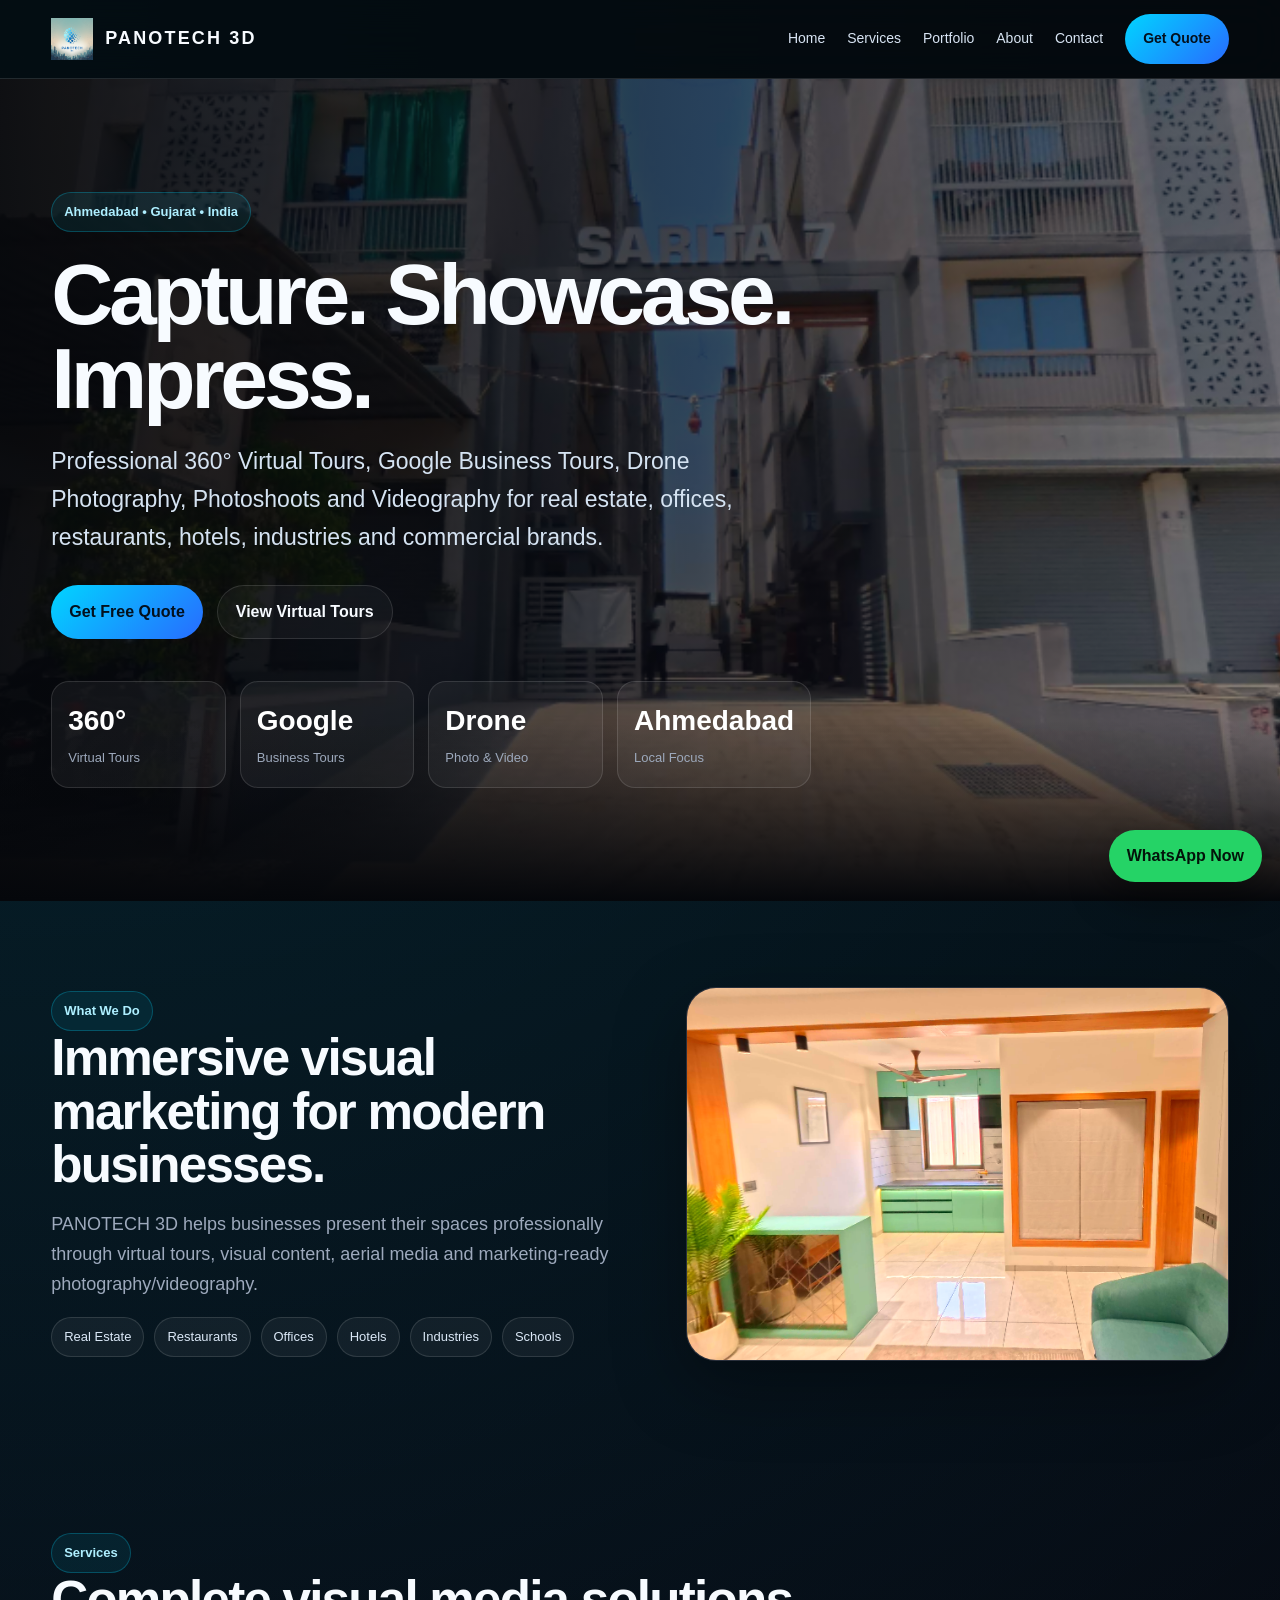
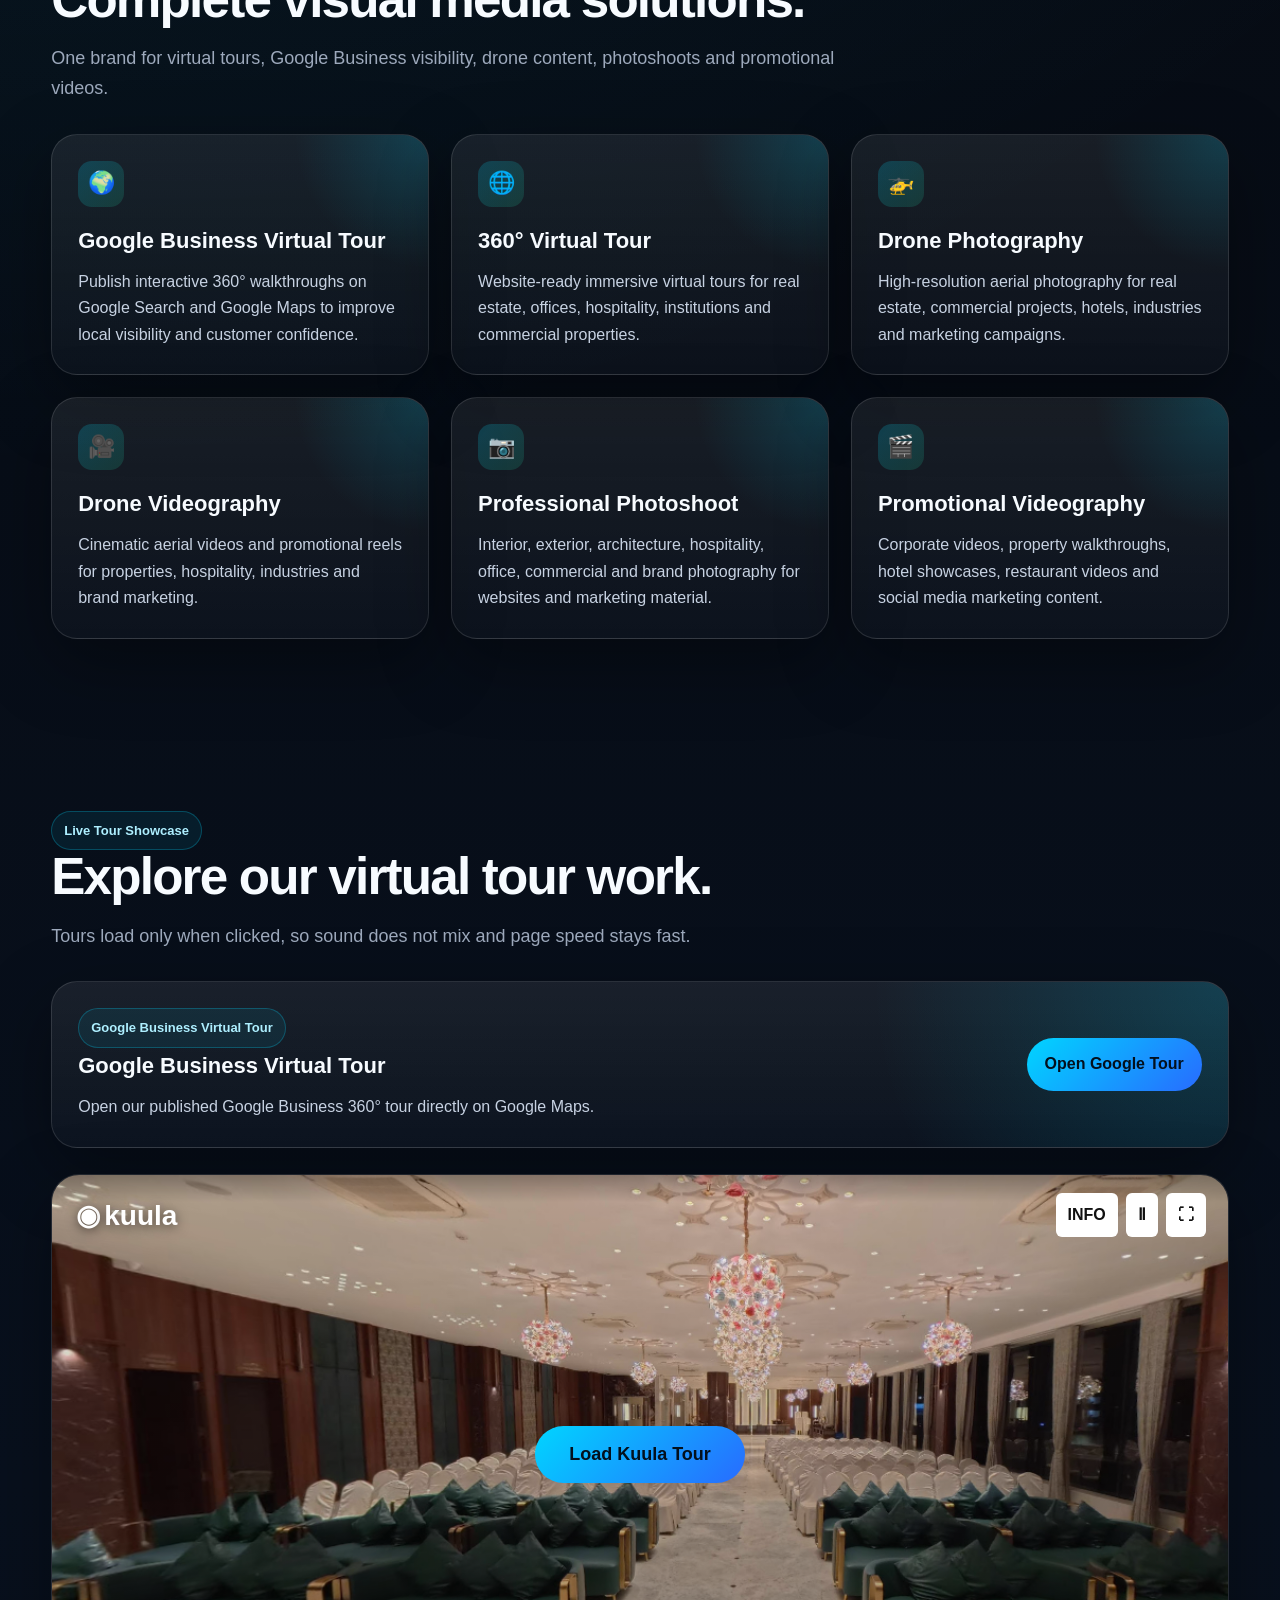
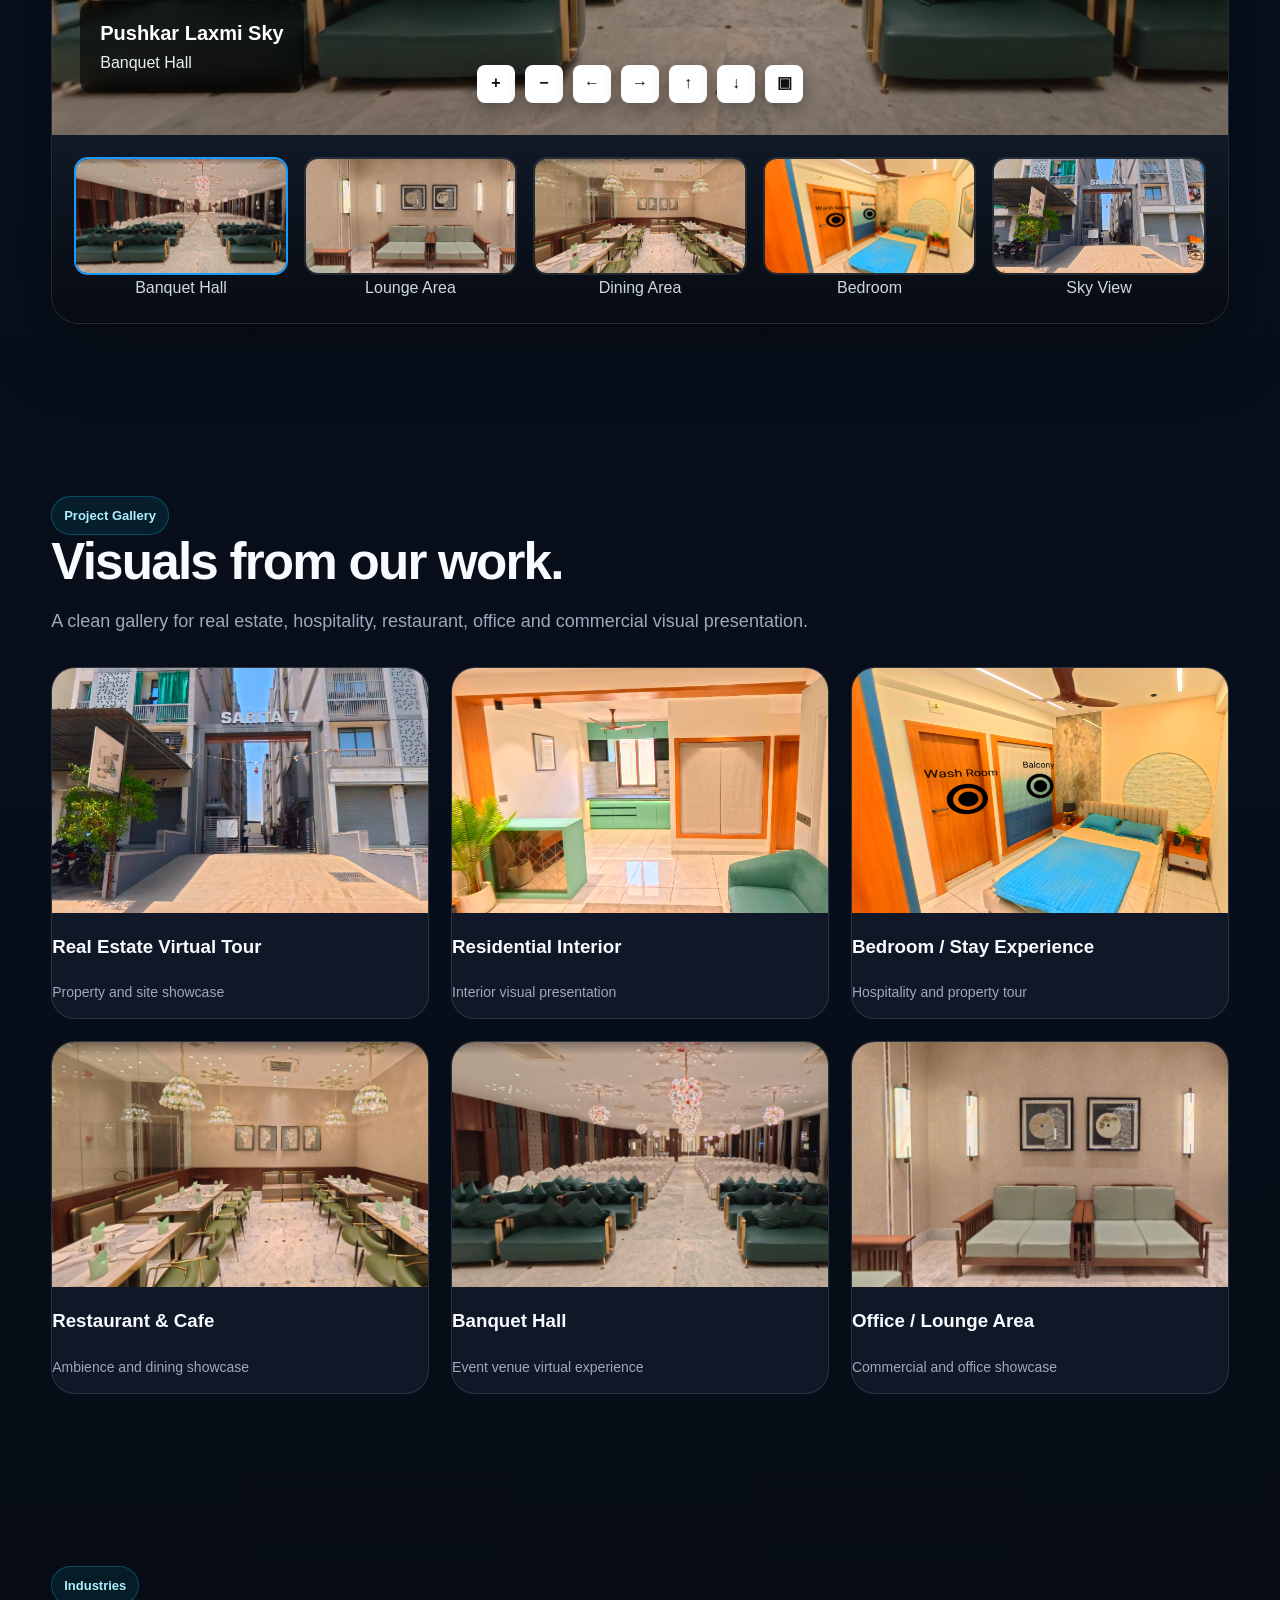
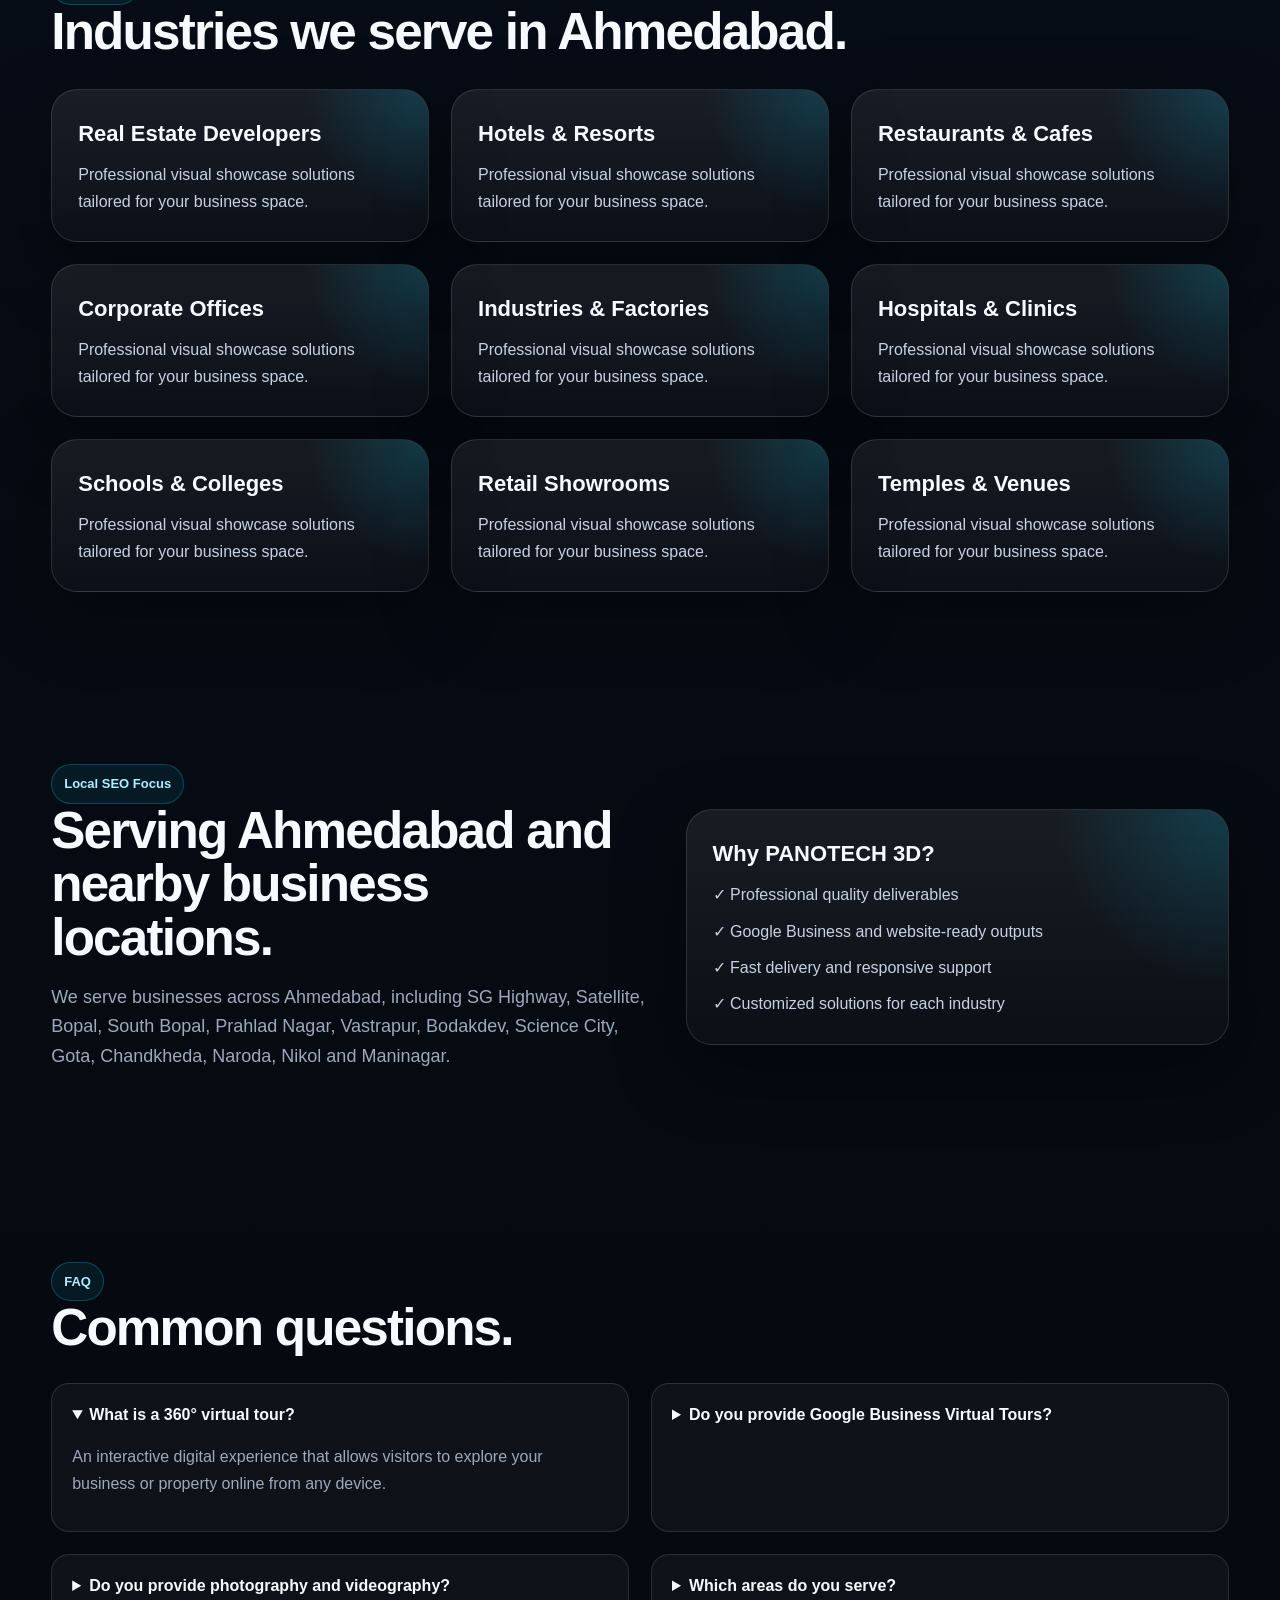
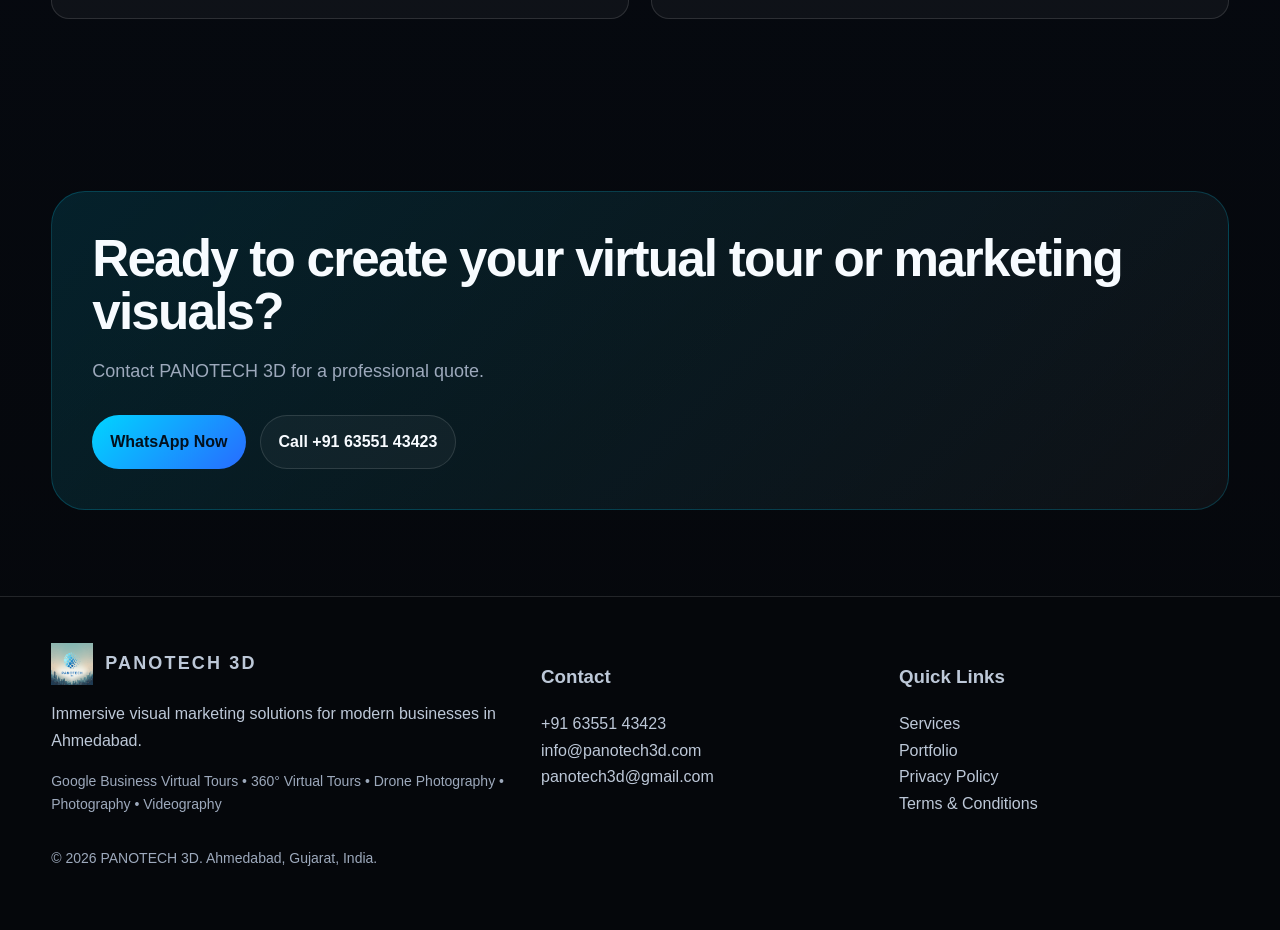
==== commit b43ffbb4: "Add files via upload" ====
--- a/index.html
+++ b/index.html
@@ -1,19 +1,20 @@
 <!doctype html><html lang="en"><head><meta charset="utf-8"><meta name="viewport" content="width=device-width,initial-scale=1"><title>360 Virtual Tour Ahmedabad | Drone Photography & Videography | PANOTECH 3D</title><meta name="description" content="PANOTECH 3D provides Google Business Virtual Tours, 360° virtual tours, drone photography, professional photoshoots and videography services in Ahmedabad."><meta name="keywords" content="virtual tour Ahmedabad, 360 virtual tour Ahmedabad, Google Business Virtual Tour Ahmedabad, drone photography Ahmedabad, videography Ahmedabad, real estate virtual tour Ahmedabad"><link rel="canonical" href="https://www.panotech3d.com/"><meta property="og:title" content="360 Virtual Tour Ahmedabad | Drone Photography & Videography | PANOTECH 3D"><meta property="og:description" content="PANOTECH 3D provides Google Business Virtual Tours, 360° virtual tours, drone photography, professional photoshoots and videography services in Ahmedabad."><meta property="og:type" content="website"><meta property="og:url" content="https://www.panotech3d.com/"><meta property="og:image" content="https://www.panotech3d.com/Panotech3D_Logo.png"><meta name="twitter:card" content="summary_large_image"><meta name="theme-color" content="#05070b"><link rel="icon" href="Panotech3D_Logo.png"><script type="application/ld+json">{"@context":"https://schema.org","@type":"LocalBusiness","name":"PANOTECH 3D","url":"https://www.panotech3d.com/","image":"https://www.panotech3d.com/Panotech3D_Logo.png","telephone":"+916355143423","email":"info@panotech3d.com","areaServed":["Ahmedabad","Gujarat","India"],"description":"Professional 360 virtual tours, Google Business Virtual Tours, drone photography, professional photography and videography services in Ahmedabad."}</script><style>
 :root{--bg:#05070b;--card:#0d1320;--muted:#9da9bc;--text:#f7fbff;--line:rgba(255,255,255,.12);--cyan:#00d5ff;--blue:#286bff;--green:#27e0a3;--shadow:0 24px 70px rgba(0,0,0,.35)}
-*{box-sizing:border-box} html{scroll-behavior:smooth} body{margin:0;font-family:Inter,Segoe UI,Arial,sans-serif;background:radial-gradient(circle at top left,rgba(0,213,255,.15),transparent 28%),linear-gradient(180deg,#05070b,#08101d 42%,#05070b);color:var(--text);line-height:1.65} a{color:inherit;text-decoration:none} img{max-width:100%;display:block}.container{width:min(1180px,92%);margin:auto}.nav{position:sticky;top:0;z-index:50;background:rgba(5,7,11,.78);backdrop-filter:blur(18px);border-bottom:1px solid var(--line)}.navin{height:78px;display:flex;align-items:center;justify-content:space-between;gap:18px}.brand{display:flex;align-items:center;gap:12px}.brand img{height:42px;width:auto;object-fit:contain}.brand b{font-size:18px;letter-spacing:.12em}.menu{display:flex;align-items:center;gap:22px;color:#d8e4f3;font-size:14px}.btn{display:inline-flex;align-items:center;justify-content:center;gap:8px;padding:13px 18px;border-radius:999px;border:1px solid var(--line);background:rgba(255,255,255,.05);font-weight:700;transition:.25s}.btn:hover{transform:translateY(-2px);border-color:rgba(0,213,255,.5)}.primary{background:linear-gradient(135deg,var(--cyan),var(--blue));color:#03101d;border:0}.ghost{background:rgba(255,255,255,.04)}.hero{min-height:calc(100vh - 78px);display:grid;align-items:center;position:relative;overflow:hidden}.hero:before{content:"";position:absolute;inset:0;background:linear-gradient(90deg,rgba(5,7,11,.95) 0%,rgba(5,7,11,.72) 45%,rgba(5,7,11,.45)),url('real-estate-exterior.png') center/cover;animation:heroBg 18s infinite}.hero:after{content:"";position:absolute;inset:auto 0 0 0;height:180px;background:linear-gradient(transparent,var(--bg))}@keyframes heroBg{0%,24%{background-image:linear-gradient(90deg,rgba(5,7,11,.95),rgba(5,7,11,.52)),url('real-estate-exterior.png')}25%,49%{background-image:linear-gradient(90deg,rgba(5,7,11,.95),rgba(5,7,11,.52)),url('restaurant-area.png')}50%,74%{background-image:linear-gradient(90deg,rgba(5,7,11,.95),rgba(5,7,11,.52)),url('banquet-hall.png')}75%,100%{background-image:linear-gradient(90deg,rgba(5,7,11,.95),rgba(5,7,11,.52)),url('lounge-seating.png')}}.hero .container{position:relative;z-index:1}.eyebrow{display:inline-flex;gap:8px;align-items:center;padding:8px 12px;border:1px solid rgba(0,213,255,.25);border-radius:999px;background:rgba(0,213,255,.08);color:#aeefff;font-weight:700;font-size:13px}.hero h1{font-size:clamp(42px,7vw,86px);line-height:.98;margin:20px 0 18px;letter-spacing:-.05em;max-width:900px}.hero p{font-size:clamp(17px,2.2vw,23px);color:#d5e3f2;max-width:760px}.actions{display:flex;gap:14px;flex-wrap:wrap;margin-top:28px}.stats{display:grid;grid-template-columns:repeat(4,1fr);gap:14px;margin-top:42px;max-width:760px}.stat{border:1px solid var(--line);border-radius:18px;padding:16px;background:rgba(255,255,255,.05)}.stat b{display:block;font-size:28px;color:#fff}.stat span{color:var(--muted);font-size:13px}.section{padding:86px 0}.section h2{font-size:clamp(30px,4vw,52px);line-height:1.05;margin:0 0 14px;letter-spacing:-.035em}.lead{color:var(--muted);font-size:18px;max-width:820px}.grid{display:grid;gap:22px}.g3{grid-template-columns:repeat(3,1fr)}.g2{grid-template-columns:repeat(2,1fr)}.card{border:1px solid var(--line);border-radius:26px;padding:26px;background:linear-gradient(180deg,rgba(255,255,255,.075),rgba(255,255,255,.025));box-shadow:var(--shadow);position:relative;overflow:hidden}.card:before{content:"";position:absolute;inset:-1px;background:radial-gradient(circle at top right,rgba(0,213,255,.18),transparent 30%);pointer-events:none}.card>*{position:relative}.service h3,.card h3{margin:0 0 10px;font-size:22px}.service p,.card p{color:#c7d2e2;margin:0}.icon{width:46px;height:46px;border-radius:14px;background:linear-gradient(135deg,rgba(0,213,255,.2),rgba(39,224,163,.15));display:grid;place-items:center;margin-bottom:16px;font-size:22px}.split{display:grid;grid-template-columns:1.05fr .95fr;gap:34px;align-items:center}.media{border-radius:30px;overflow:hidden;border:1px solid var(--line);box-shadow:var(--shadow);background:#0b1220}.media img{aspect-ratio:16/11;object-fit:cover}.badges{display:flex;flex-wrap:wrap;gap:10px;margin-top:18px}.badge{border:1px solid var(--line);border-radius:999px;padding:8px 12px;color:#dbe8f7;background:rgba(255,255,255,.05);font-size:13px}.tour-card{padding:0;overflow:hidden}.tour-head{padding:26px;display:flex;justify-content:space-between;gap:16px;align-items:flex-start}.embed{padding:0 20px 20px}.embed iframe{width:100%;height:460px;border:0;border-radius:20px;background:#111}.preview{height:360px;border-radius:22px;background:center/cover;display:grid;place-items:center;position:relative;overflow:hidden}.preview:before{content:"";position:absolute;inset:0;background:linear-gradient(45deg,rgba(5,7,11,.75),rgba(0,213,255,.14))}.preview .btn{position:relative}.gallery{grid-template-columns:repeat(3,1fr)}.gallery .item{border-radius:24px;overflow:hidden;border:1px solid var(--line);background:#101827}.gallery img{height:245px;width:100%;object-fit:cover}.gallery div div{padding:18px}.process{counter-reset:step}.step{display:flex;gap:16px}.step:before{counter-increment:step;content:counter(step);min-width:42px;height:42px;border-radius:50%;background:linear-gradient(135deg,var(--cyan),var(--green));color:#001018;font-weight:900;display:grid;place-items:center}.faq details{border:1px solid var(--line);border-radius:18px;padding:18px 20px;background:rgba(255,255,255,.04)}.faq summary{cursor:pointer;font-weight:800}.faq p{color:var(--muted)}.contactbox{background:linear-gradient(135deg,rgba(0,213,255,.14),rgba(40,107,255,.10));border:1px solid rgba(0,213,255,.24)}.form{display:grid;gap:12px}.form input,.form textarea,.form select{width:100%;padding:14px 16px;border-radius:14px;border:1px solid var(--line);background:rgba(255,255,255,.06);color:var(--text)}.form textarea{min-height:120px}.footer{padding:46px 0;border-top:1px solid var(--line);background:#05070b;color:#bdc8d8}.footergrid{display:grid;grid-template-columns:1.4fr 1fr 1fr;gap:28px}.whatsapp{position:fixed;right:18px;bottom:18px;z-index:60}.whatsapp .btn{box-shadow:0 16px 40px rgba(0,0,0,.4);background:#25d366;color:#03140a;border:0}.mobile{display:none}.cta-band{border:1px solid rgba(0,213,255,.2);border-radius:34px;padding:40px;background:linear-gradient(135deg,rgba(0,213,255,.12),rgba(255,255,255,.04))}.locations{columns:3;color:#c8d4e3}.small{font-size:14px;color:var(--muted)}
-@media(max-width:900px){.menu{display:none}.mobile{display:inline-flex}.hero{min-height:760px}.stats,.g3,.g2,.split,.gallery,.footergrid{grid-template-columns:1fr}.stats{grid-template-columns:repeat(2,1fr)}.navin{height:70px}.brand img{height:36px}.hero h1{font-size:42px}.section{padding:62px 0}.embed iframe{height:360px}.locations{columns:1}.tour-head{display:block}.gallery img{height:220px}}
+*{box-sizing:border-box} html{scroll-behavior:smooth} body{margin:0;font-family:Inter,Segoe UI,Arial,sans-serif;background:radial-gradient(circle at top left,rgba(0,213,255,.15),transparent 28%),linear-gradient(180deg,#05070b,#08101d 42%,#05070b);color:var(--text);line-height:1.65} a{color:inherit;text-decoration:none} img{max-width:100%;display:block}.container{width:min(1180px,92%);margin:auto}.nav{position:sticky;top:0;z-index:50;background:rgba(5,7,11,.78);backdrop-filter:blur(18px);border-bottom:1px solid var(--line)}.navin{height:78px;display:flex;align-items:center;justify-content:space-between;gap:18px}.brand{display:flex;align-items:center;gap:12px}.brand img{height:42px;width:auto;object-fit:contain}.brand b{font-size:18px;letter-spacing:.12em}.menu{display:flex;align-items:center;gap:22px;color:#d8e4f3;font-size:14px}.btn{display:inline-flex;align-items:center;justify-content:center;gap:8px;padding:13px 18px;border-radius:999px;border:1px solid var(--line);background:rgba(255,255,255,.05);font-weight:700;transition:.25s}.btn:hover{transform:translateY(-2px);border-color:rgba(0,213,255,.5)}.primary{background:linear-gradient(135deg,var(--cyan),var(--blue));color:#03101d;border:0}.ghost{background:rgba(255,255,255,.04)}.hero{min-height:calc(100vh - 78px);display:grid;align-items:center;position:relative;overflow:hidden}.hero:before{content:"";position:absolute;inset:0;background:linear-gradient(90deg,rgba(5,7,11,.95) 0%,rgba(5,7,11,.72) 45%,rgba(5,7,11,.45)),url('real-estate-exterior.png') center/cover;animation:heroBg 18s infinite}.hero:after{content:"";position:absolute;inset:auto 0 0 0;height:180px;background:linear-gradient(transparent,var(--bg))}@keyframes heroBg{0%,24%{background-image:linear-gradient(90deg,rgba(5,7,11,.95),rgba(5,7,11,.52)),url('real-estate-exterior.png')}25%,49%{background-image:linear-gradient(90deg,rgba(5,7,11,.95),rgba(5,7,11,.52)),url('restaurant-area.png')}50%,74%{background-image:linear-gradient(90deg,rgba(5,7,11,.95),rgba(5,7,11,.52)),url('banquet-hall.png')}75%,100%{background-image:linear-gradient(90deg,rgba(5,7,11,.95),rgba(5,7,11,.52)),url('lounge-seating.png')}}.hero .container{position:relative;z-index:1}.eyebrow{display:inline-flex;gap:8px;align-items:center;padding:8px 12px;border:1px solid rgba(0,213,255,.25);border-radius:999px;background:rgba(0,213,255,.08);color:#aeefff;font-weight:700;font-size:13px}.hero h1{font-size:clamp(42px,7vw,86px);line-height:.98;margin:20px 0 18px;letter-spacing:-.05em;max-width:900px}.hero p{font-size:clamp(17px,2.2vw,23px);color:#d5e3f2;max-width:760px}.actions{display:flex;gap:14px;flex-wrap:wrap;margin-top:28px}.stats{display:grid;grid-template-columns:repeat(4,1fr);gap:14px;margin-top:42px;max-width:760px}.stat{border:1px solid var(--line);border-radius:18px;padding:16px;background:rgba(255,255,255,.05)}.stat b{display:block;font-size:28px;color:#fff}.stat span{color:var(--muted);font-size:13px}.section{padding:86px 0}.section h2{font-size:clamp(30px,4vw,52px);line-height:1.05;margin:0 0 14px;letter-spacing:-.035em}.lead{color:var(--muted);font-size:18px;max-width:820px}.grid{display:grid;gap:22px}.g3{grid-template-columns:repeat(3,1fr)}.g2{grid-template-columns:repeat(2,1fr)}.card{border:1px solid var(--line);border-radius:26px;padding:26px;background:linear-gradient(180deg,rgba(255,255,255,.075),rgba(255,255,255,.025));box-shadow:var(--shadow);position:relative;overflow:hidden}.card:before{content:"";position:absolute;inset:-1px;background:radial-gradient(circle at top right,rgba(0,213,255,.18),transparent 30%);pointer-events:none}.card>*{position:relative}.service h3,.card h3{margin:0 0 10px;font-size:22px}.service p,.card p{color:#c7d2e2;margin:0}.icon{width:46px;height:46px;border-radius:14px;background:linear-gradient(135deg,rgba(0,213,255,.2),rgba(39,224,163,.15));display:grid;place-items:center;margin-bottom:16px;font-size:22px}.split{display:grid;grid-template-columns:1.05fr .95fr;gap:34px;align-items:center}.media{border-radius:30px;overflow:hidden;border:1px solid var(--line);box-shadow:var(--shadow);background:#0b1220}.media img{aspect-ratio:16/11;object-fit:cover}.badges{display:flex;flex-wrap:wrap;gap:10px;margin-top:18px}.badge{border:1px solid var(--line);border-radius:999px;padding:8px 12px;color:#dbe8f7;background:rgba(255,255,255,.05);font-size:13px}.tour-card{padding:0;overflow:hidden}.tour-head{padding:26px;display:flex;justify-content:space-between;gap:16px;align-items:flex-start}.embed{padding:0 20px 20px}.embed iframe{width:100%;height:460px;border:0;border-radius:20px;background:#111}.preview{height:360px;border-radius:22px;background:center/cover;display:grid;place-items:center;position:relative;overflow:hidden}.preview:before{content:"";position:absolute;inset:0;background:linear-gradient(45deg,rgba(5,7,11,.75),rgba(0,213,255,.14))}.preview .btn{position:relative}.tour-showcase{display:grid;gap:26px;margin-top:30px}.google-clean{display:grid;grid-template-columns:1fr auto;gap:20px;align-items:center}.kuula-viewer{border-radius:28px;overflow:hidden;border:1px solid var(--line);background:#080e18;box-shadow:var(--shadow)}.kuula-mock{display:block}.kuula-preview{min-height:560px;background:url('banquet-hall.png') center/cover no-repeat;position:relative;display:flex;align-items:center;justify-content:center}.kuula-preview:before{content:"";position:absolute;inset:0;background:linear-gradient(180deg,rgba(0,0,0,.03),rgba(0,0,0,.38))}.kuula-logo{position:absolute;left:24px;top:18px;font-weight:900;font-size:28px;color:#fff;text-shadow:0 2px 12px rgba(0,0,0,.55)}.kuula-logo:before{content:'◉';margin-right:4px}.kuula-info{position:absolute;left:28px;bottom:42px;background:rgba(0,0,0,.55);backdrop-filter:blur(8px);padding:16px 20px;border-radius:12px;color:white}.kuula-info b{display:block;font-size:20px}.kuula-info span{color:#e8eef7}.kuula-btn{position:relative;z-index:2;font-size:18px;padding:18px 34px}.kuula-controls{position:absolute;right:22px;top:18px;display:flex;gap:8px}.kuula-controls span{background:#fff;color:#111;padding:9px 12px;border-radius:6px;font-weight:900}.kuula-ui-controls{position:absolute;left:50%;bottom:32px;transform:translateX(-50%);display:flex;gap:10px;z-index:2}.kuula-ui-controls span{width:38px;height:38px;display:grid;place-items:center;border-radius:8px;background:#fff;color:#111;font-weight:900;box-shadow:0 6px 18px rgba(0,0,0,.3)}.kuula-thumbs{display:grid;grid-template-columns:repeat(5,1fr);gap:16px;padding:22px;background:linear-gradient(180deg,#101926,#070b12)}.kuula-thumbs figure{margin:0;text-align:center;color:#cfd8e6}.kuula-thumbs img{height:118px;width:100%;object-fit:cover;border-radius:14px;border:2px solid rgba(255,255,255,.10)}.kuula-thumbs figure:first-child img{border-color:#159bff}.tour-frame{display:none;width:100%;height:640px;border:0;background:#080e18}.tour-frame.loaded{display:block}.tour-frame:not(.loaded){height:0!important;min-height:0!important}.gallery{grid-template-columns:repeat(3,1fr)}.gallery .item{border-radius:24px;overflow:hidden;border:1px solid var(--line);background:#101827}.gallery img{height:245px;width:100%;object-fit:cover}.gallery div div{padding:18px}.process{counter-reset:step}.step{display:flex;gap:16px}.step:before{counter-increment:step;content:counter(step);min-width:42px;height:42px;border-radius:50%;background:linear-gradient(135deg,var(--cyan),var(--green));color:#001018;font-weight:900;display:grid;place-items:center}.faq details{border:1px solid var(--line);border-radius:18px;padding:18px 20px;background:rgba(255,255,255,.04)}.faq summary{cursor:pointer;font-weight:800}.faq p{color:var(--muted)}.contactbox{background:linear-gradient(135deg,rgba(0,213,255,.14),rgba(40,107,255,.10));border:1px solid rgba(0,213,255,.24)}.form{display:grid;gap:12px}.form input,.form textarea,.form select{width:100%;padding:14px 16px;border-radius:14px;border:1px solid var(--line);background:rgba(255,255,255,.06);color:var(--text)}.form textarea{min-height:120px}.footer{padding:46px 0;border-top:1px solid var(--line);background:#05070b;color:#bdc8d8}.footergrid{display:grid;grid-template-columns:1.4fr 1fr 1fr;gap:28px}.whatsapp{position:fixed;right:18px;bottom:18px;z-index:60}.whatsapp .btn{box-shadow:0 16px 40px rgba(0,0,0,.4);background:#25d366;color:#03140a;border:0}.mobile{display:none}.cta-band{border:1px solid rgba(0,213,255,.2);border-radius:34px;padding:40px;background:linear-gradient(135deg,rgba(0,213,255,.12),rgba(255,255,255,.04))}.locations{columns:3;color:#c8d4e3}.small{font-size:14px;color:var(--muted)}
+@media(max-width:900px){.menu{display:none}.mobile{display:inline-flex}.hero{min-height:760px}.stats,.g3,.g2,.split,.gallery,.footergrid{grid-template-columns:1fr}.stats{grid-template-columns:repeat(2,1fr)}.navin{height:70px}.brand img{height:36px}.hero h1{font-size:42px}.section{padding:62px 0}.embed iframe{height:360px}.google-clean{grid-template-columns:1fr}.kuula-preview{min-height:420px}.kuula-thumbs{grid-template-columns:repeat(2,1fr)}.locations{columns:1}.tour-head{display:block}.gallery img{height:220px}}
 </style></head><body><header class="nav"><div class="container navin"><a class="brand" href="index.html"><img src="Panotech3D_Logo.png" alt="PANOTECH 3D logo"><b>PANOTECH 3D</b></a><nav class="menu"><a href="index.html">Home</a><a href="services.html">Services</a><a href="portfolio.html">Portfolio</a><a href="about.html">About</a><a href="contact.html">Contact</a><a class="btn primary" href="https://wa.me/916355143423">Get Quote</a></nav><a class="btn primary mobile" href="https://wa.me/916355143423">WhatsApp</a></div></header>
 <section class="hero"><div class="container"><span class="eyebrow">Ahmedabad • Gujarat • India</span><h1>Capture. Showcase. Impress.</h1><p>Professional 360° Virtual Tours, Google Business Tours, Drone Photography, Photoshoots and Videography for real estate, offices, restaurants, hotels, industries and commercial brands.</p><div class="actions"><a class="btn primary" href="contact.html">Get Free Quote</a><a class="btn ghost" href="#tours">View Virtual Tours</a></div><div class="stats"><div class="stat"><b>360°</b><span>Virtual Tours</span></div><div class="stat"><b>Google</b><span>Business Tours</span></div><div class="stat"><b>Drone</b><span>Photo & Video</span></div><div class="stat"><b>Ahmedabad</b><span>Local Focus</span></div></div></div></section>
 <section class="section"><div class="container split"><div><span class="eyebrow">What We Do</span><h2>Immersive visual marketing for modern businesses.</h2><p class="lead">PANOTECH 3D helps businesses present their spaces professionally through virtual tours, visual content, aerial media and marketing-ready photography/videography.</p><div class="badges"><span class="badge">Real Estate</span><span class="badge">Restaurants</span><span class="badge">Offices</span><span class="badge">Hotels</span><span class="badge">Industries</span><span class="badge">Schools</span></div></div><div class="media"><img loading="lazy" src="residential-interior.png" alt="360 virtual tour interior Ahmedabad"></div></div></section>
 <section class="section" id="services"><div class="container"><span class="eyebrow">Services</span><h2>Complete visual media solutions.</h2><p class="lead">One brand for virtual tours, Google Business visibility, drone content, photoshoots and promotional videos.</p><div class="grid g3" style="margin-top:30px"><article class="card service"><div class="icon">🌍</div><h3>Google Business Virtual Tour</h3><p>Publish interactive 360° walkthroughs on Google Search and Google Maps to improve local visibility and customer confidence.</p></article><article class="card service"><div class="icon">🌐</div><h3>360° Virtual Tour</h3><p>Website-ready immersive virtual tours for real estate, offices, hospitality, institutions and commercial properties.</p></article><article class="card service"><div class="icon">🚁</div><h3>Drone Photography</h3><p>High-resolution aerial photography for real estate, commercial projects, hotels, industries and marketing campaigns.</p></article><article class="card service"><div class="icon">🎥</div><h3>Drone Videography</h3><p>Cinematic aerial videos and promotional reels for properties, hospitality, industries and brand marketing.</p></article><article class="card service"><div class="icon">📷</div><h3>Professional Photoshoot</h3><p>Interior, exterior, architecture, hospitality, office, commercial and brand photography for websites and marketing material.</p></article><article class="card service"><div class="icon">🎬</div><h3>Promotional Videography</h3><p>Corporate videos, property walkthroughs, hotel showcases, restaurant videos and social media marketing content.</p></article></div></div></section>
-<section class="section" id="tours"><div class="container"><span class="eyebrow">Live Tour Showcase</span><h2>Explore our virtual tour work.</h2><p class="lead">Tours load only when clicked, so sound does not mix and page speed stays fast.</p><div class="grid g2" style="margin-top:30px"><article class="card tour-card"><div class="tour-head"><div><h3>Google Business Virtual Tour</h3><p>Open the published Google Business tour directly or load the preview below.</p></div><a class="btn primary" href="https://maps.app.goo.gl/GmYf1Fkx6quCLCcs9" target="_blank" rel="noopener">Open Google Tour</a></div><div class="embed"><div class="preview" style="background-image:url('restaurant-area.png')"><button class="btn primary" onclick="loadTour('googleFrame','https://www.google.com/maps/embed?pb=!4v1782590866260!6m8!1m7!1sCAoSHENJQUJJaEJGS01HZWJNLUN2NjQ5NkZzdzB3RWY.!2m2!1d23.02447635918518!2d72.67337663673548!3f116.59003066928159!4f3.989999999999995!5f0.7820865974627469')">Load Google Tour</button></div><iframe class="tour-frame" id="googleFrame" title="Google Business Virtual Tour" loading="lazy" referrerpolicy="strict-origin-when-cross-origin" allowfullscreen></iframe></div></article><article class="card tour-card"><div class="tour-head"><div><h3>360° Kuula Virtual Tour</h3><p>Interactive 360° website-ready tour experience.</p></div><a class="btn primary" href="https://kuula.co/share/collection/7M9mZ?logo=-1&card=1&info=1&fs=1&vr=1&gyro=0&autorotate=0.83&autop=10&autopalt=1&thumbs=4&keys=0" target="_blank" rel="noopener">Open Kuula Tour</a></div><div class="embed"><div class="preview" style="background-image:url('banquet-hall.png')"><button class="btn primary" onclick="loadTour('kuulaFrame','https://kuula.co/share/collection/7M9mZ?logo=-1&card=1&info=1&fs=1&vr=1&gyro=0&autorotate=0.83&autop=10&autopalt=1&thumbs=4&keys=0')">Load Kuula Tour</button></div><iframe class="tour-frame" id="kuulaFrame" title="Kuula 360 Virtual Tour" allow="xr-spatial-tracking; gyroscope; accelerometer" allowfullscreen loading="lazy"></iframe></div></article></div></div></section>
+<section class="section" id="tours"><div class="container"><span class="eyebrow">Live Tour Showcase</span><h2>Explore our virtual tour work.</h2><p class="lead">Tours load only when clicked, so sound does not mix and page speed stays fast.</p><div class="tour-showcase"><article class="card google-clean"><div><span class="eyebrow">Google Business Virtual Tour</span><h3>Google Business Virtual Tour</h3><p>Open our published Google Business 360° tour directly on Google Maps.</p></div><a class="btn primary" href="https://maps.app.goo.gl/GmYf1Fkx6quCLCcs9" target="_blank" rel="noopener">Open Google Tour</a></article><article class="kuula-viewer"><div class="kuula-mock" id="kuulaMock"><div class="kuula-preview"><div class="kuula-logo">kuula</div><div class="kuula-controls"><span>INFO</span><span>Ⅱ</span><span>⛶</span></div><button class="btn primary kuula-btn" onclick="loadKuulaMain()">Load Kuula Tour</button><div class="kuula-info"><b>Pushkar Laxmi Sky</b><span>Banquet Hall</span></div><div class="kuula-ui-controls"><span>+</span><span>−</span><span>←</span><span>→</span><span>↑</span><span>↓</span><span>▣</span></div></div><div class="kuula-thumbs"><figure><img loading="lazy" src="banquet-hall.png" alt="Pushkar Laxmi Sky banquet hall virtual tour"><figcaption>Banquet Hall</figcaption></figure><figure><img loading="lazy" src="lounge-seating.png" alt="Pushkar Laxmi Sky lounge area virtual tour"><figcaption>Lounge Area</figcaption></figure><figure><img loading="lazy" src="restaurant-area.png" alt="Dining area virtual tour"><figcaption>Dining Area</figcaption></figure><figure><img loading="lazy" src="bedroom-tour.png" alt="Bedroom virtual tour preview"><figcaption>Bedroom</figcaption></figure><figure><img loading="lazy" src="real-estate-exterior.png" alt="Sky view virtual tour preview"><figcaption>Sky View</figcaption></figure></div></div><iframe class="tour-frame" id="kuulaMainFrame" title="Pushkar Laxmi Sky Kuula Virtual Tour" allow="xr-spatial-tracking; gyroscope; accelerometer" allowfullscreen scrolling="no" loading="lazy"></iframe></article></div></div></section>
 <section class="section"><div class="container"><span class="eyebrow">Project Gallery</span><h2>Visuals from our work.</h2><p class="lead">A clean gallery for real estate, hospitality, restaurant, office and commercial visual presentation.</p><div class="grid gallery" style="margin-top:30px"><article class="item"><img loading="lazy" src="real-estate-exterior.png" alt="Real Estate Virtual Tour - PANOTECH 3D Ahmedabad"><div><h3>Real Estate Virtual Tour</h3><p class="small">Property and site showcase</p></div></article><article class="item"><img loading="lazy" src="residential-interior.png" alt="Residential Interior - PANOTECH 3D Ahmedabad"><div><h3>Residential Interior</h3><p class="small">Interior visual presentation</p></div></article><article class="item"><img loading="lazy" src="bedroom-tour.png" alt="Bedroom / Stay Experience - PANOTECH 3D Ahmedabad"><div><h3>Bedroom / Stay Experience</h3><p class="small">Hospitality and property tour</p></div></article><article class="item"><img loading="lazy" src="restaurant-area.png" alt="Restaurant & Cafe - PANOTECH 3D Ahmedabad"><div><h3>Restaurant & Cafe</h3><p class="small">Ambience and dining showcase</p></div></article><article class="item"><img loading="lazy" src="banquet-hall.png" alt="Banquet Hall - PANOTECH 3D Ahmedabad"><div><h3>Banquet Hall</h3><p class="small">Event venue virtual experience</p></div></article><article class="item"><img loading="lazy" src="lounge-seating.png" alt="Office / Lounge Area - PANOTECH 3D Ahmedabad"><div><h3>Office / Lounge Area</h3><p class="small">Commercial and office showcase</p></div></article></div></div></section>
 <section class="section"><div class="container"><span class="eyebrow">Industries</span><h2>Industries we serve in Ahmedabad.</h2><div class="grid g3" style="margin-top:30px"><div class="card"><h3>Real Estate Developers</h3><p>Professional visual showcase solutions tailored for your business space.</p></div><div class="card"><h3>Hotels & Resorts</h3><p>Professional visual showcase solutions tailored for your business space.</p></div><div class="card"><h3>Restaurants & Cafes</h3><p>Professional visual showcase solutions tailored for your business space.</p></div><div class="card"><h3>Corporate Offices</h3><p>Professional visual showcase solutions tailored for your business space.</p></div><div class="card"><h3>Industries & Factories</h3><p>Professional visual showcase solutions tailored for your business space.</p></div><div class="card"><h3>Hospitals & Clinics</h3><p>Professional visual showcase solutions tailored for your business space.</p></div><div class="card"><h3>Schools & Colleges</h3><p>Professional visual showcase solutions tailored for your business space.</p></div><div class="card"><h3>Retail Showrooms</h3><p>Professional visual showcase solutions tailored for your business space.</p></div><div class="card"><h3>Temples & Venues</h3><p>Professional visual showcase solutions tailored for your business space.</p></div></div></div></section>
 <section class="section"><div class="container split"><div><span class="eyebrow">Local SEO Focus</span><h2>Serving Ahmedabad and nearby business locations.</h2><p class="lead">We serve businesses across Ahmedabad, including SG Highway, Satellite, Bopal, South Bopal, Prahlad Nagar, Vastrapur, Bodakdev, Science City, Gota, Chandkheda, Naroda, Nikol and Maninagar.</p></div><div class="card"><h3>Why PANOTECH 3D?</h3><div class="grid" style="gap:10px"><p>✓ Professional quality deliverables</p><p>✓ Google Business and website-ready outputs</p><p>✓ Fast delivery and responsive support</p><p>✓ Customized solutions for each industry</p></div></div></div></section>
 <section class="section faq"><div class="container"><span class="eyebrow">FAQ</span><h2>Common questions.</h2><div class="grid g2" style="margin-top:28px"><details open><summary>What is a 360° virtual tour?</summary><p>An interactive digital experience that allows visitors to explore your business or property online from any device.</p></details><details><summary>Do you provide Google Business Virtual Tours?</summary><p>Yes. We provide Google Business Virtual Tour solutions for businesses that want better visibility on Google Search and Maps.</p></details><details><summary>Do you provide photography and videography?</summary><p>Yes. PANOTECH 3D provides professional photoshoots, drone photography, drone videography and promotional video services.</p></details><details><summary>Which areas do you serve?</summary><p>We currently focus on Ahmedabad and nearby areas, with projects across Gujarat based on requirements.</p></details></div></div></section>
 <section class="section"><div class="container cta-band"><h2>Ready to create your virtual tour or marketing visuals?</h2><p class="lead">Contact PANOTECH 3D for a professional quote.</p><div class="actions"><a class="btn primary" href="https://wa.me/916355143423">WhatsApp Now</a><a class="btn ghost" href="tel:+916355143423">Call +91 63551 43423</a></div></div></section>
 <footer class="footer"><div class="container footergrid"><div><div class="brand"><img src="Panotech3D_Logo.png" alt="PANOTECH 3D logo"><b>PANOTECH 3D</b></div><p>Immersive visual marketing solutions for modern businesses in Ahmedabad.</p><p class="small">Google Business Virtual Tours • 360° Virtual Tours • Drone Photography • Photography • Videography</p></div><div><h3>Contact</h3><p><a href="tel:+916355143423">+91 63551 43423</a><br><a href="mailto:info@panotech3d.com">info@panotech3d.com</a><br><a href="mailto:panotech3d@gmail.com">panotech3d@gmail.com</a></p></div><div><h3>Quick Links</h3><p><a href="services.html">Services</a><br><a href="portfolio.html">Portfolio</a><br><a href="privacy-policy.html">Privacy Policy</a><br><a href="terms.html">Terms & Conditions</a></p></div></div><div class="container"><p class="small">© 2026 PANOTECH 3D. Ahmedabad, Gujarat, India.</p></div></footer><div class="whatsapp"><a class="btn" href="https://wa.me/916355143423">WhatsApp Now</a></div><script>
-function loadTour(id,src){document.querySelectorAll('.tour-frame').forEach(f=>{if(f.id!==id) f.src='about:blank'});const frame=document.getElementById(id);frame.src=src;frame.scrollIntoView({behavior:'smooth',block:'center'});} 
+function loadTour(id,src){document.querySelectorAll('.tour-frame').forEach(f=>{if(f.id!==id){f.src='about:blank';f.classList.remove('loaded')}});const frame=document.getElementById(id);frame.src=src;frame.classList.add('loaded');frame.scrollIntoView({behavior:'smooth',block:'center'});}
+function loadKuulaMain(){const src='https://kuula.co/share/collection/7M9mZ?logo=-1&card=1&info=1&fs=1&vr=1&gyro=0&autorotate=0.83&autop=10&autopalt=1&thumbs=4&keys=0';document.getElementById('kuulaMock').style.display='none';loadTour('kuulaMainFrame',src);} 
 function mailQuote(){const name=document.getElementById('qname')?.value||''; const service=document.getElementById('qservice')?.value||''; const msg=document.getElementById('qmsg')?.value||''; const subject=encodeURIComponent('PANOTECH 3D Website Inquiry'); const body=encodeURIComponent(`Name: ${name}
 Service: ${service}
 Message: ${msg}`); window.location.href=`mailto:info@panotech3d.com,panotech3d@gmail.com?subject=${subject}&body=${body}`}
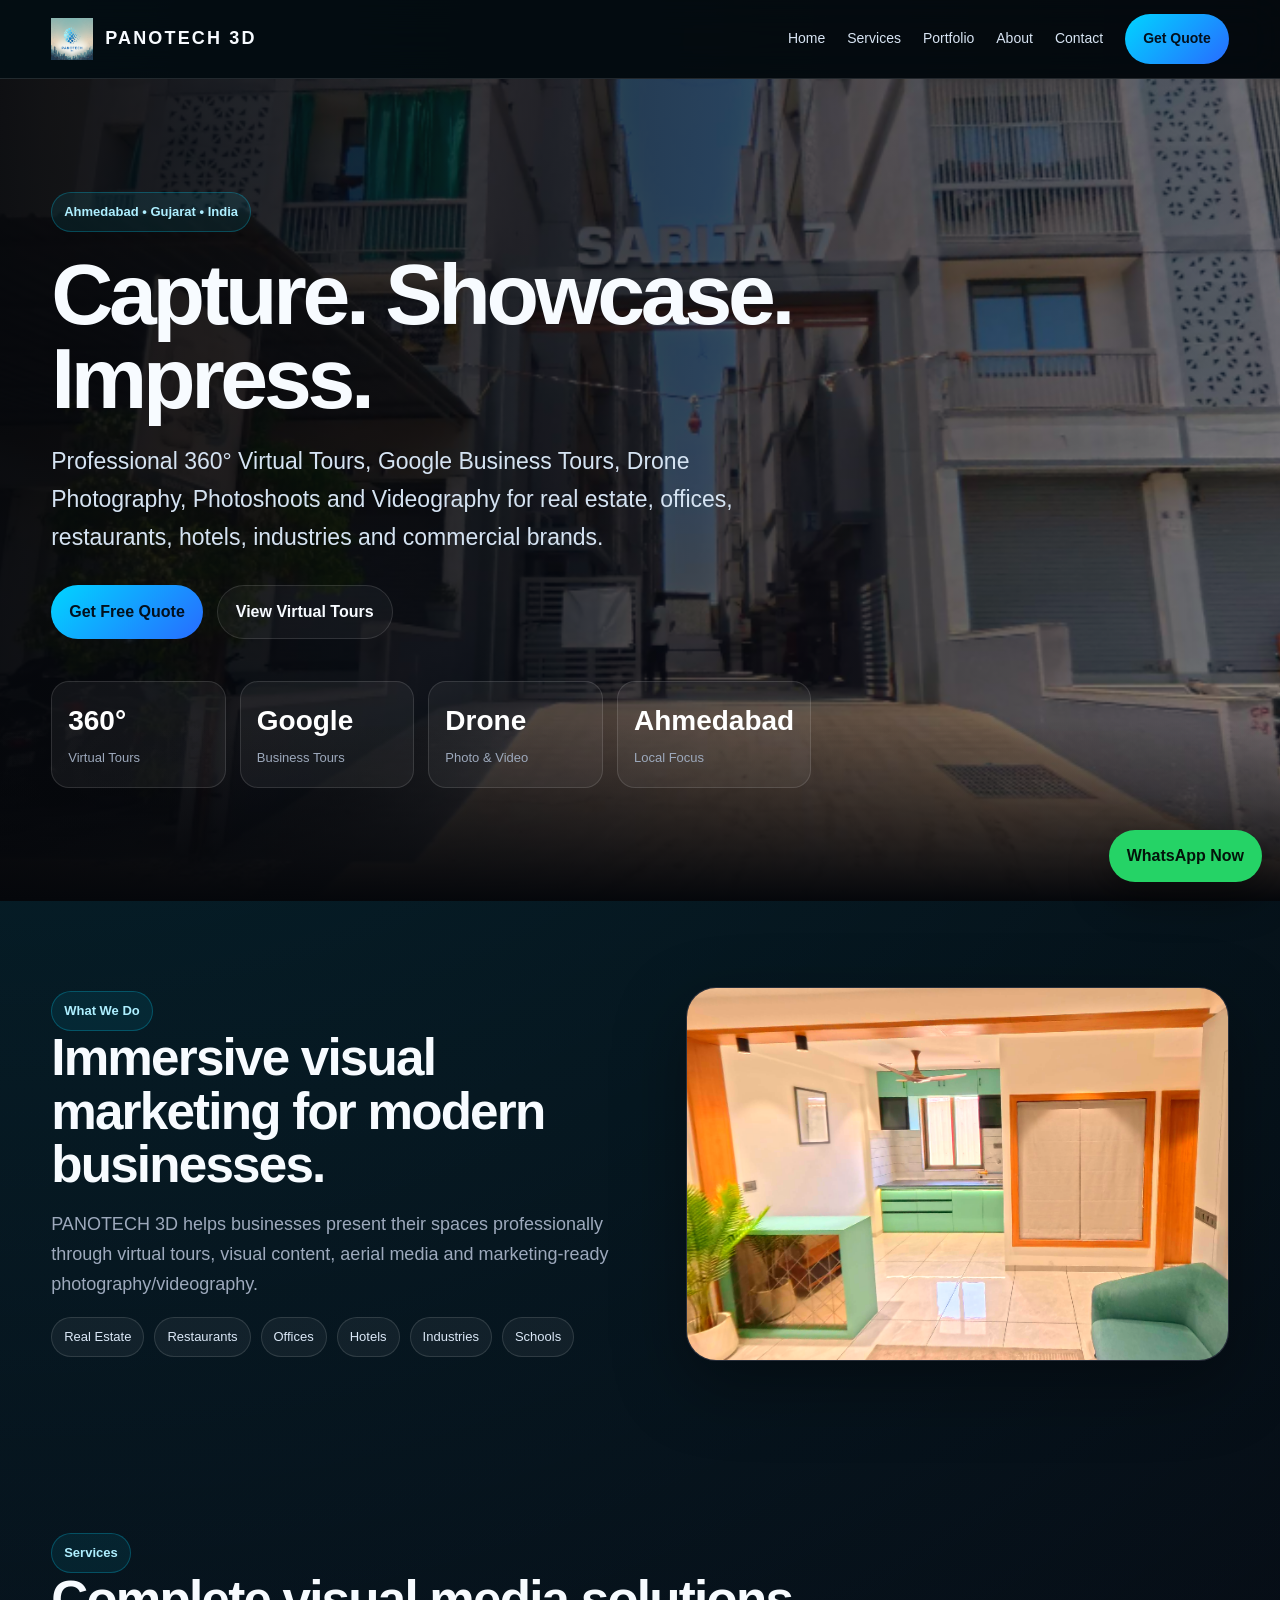
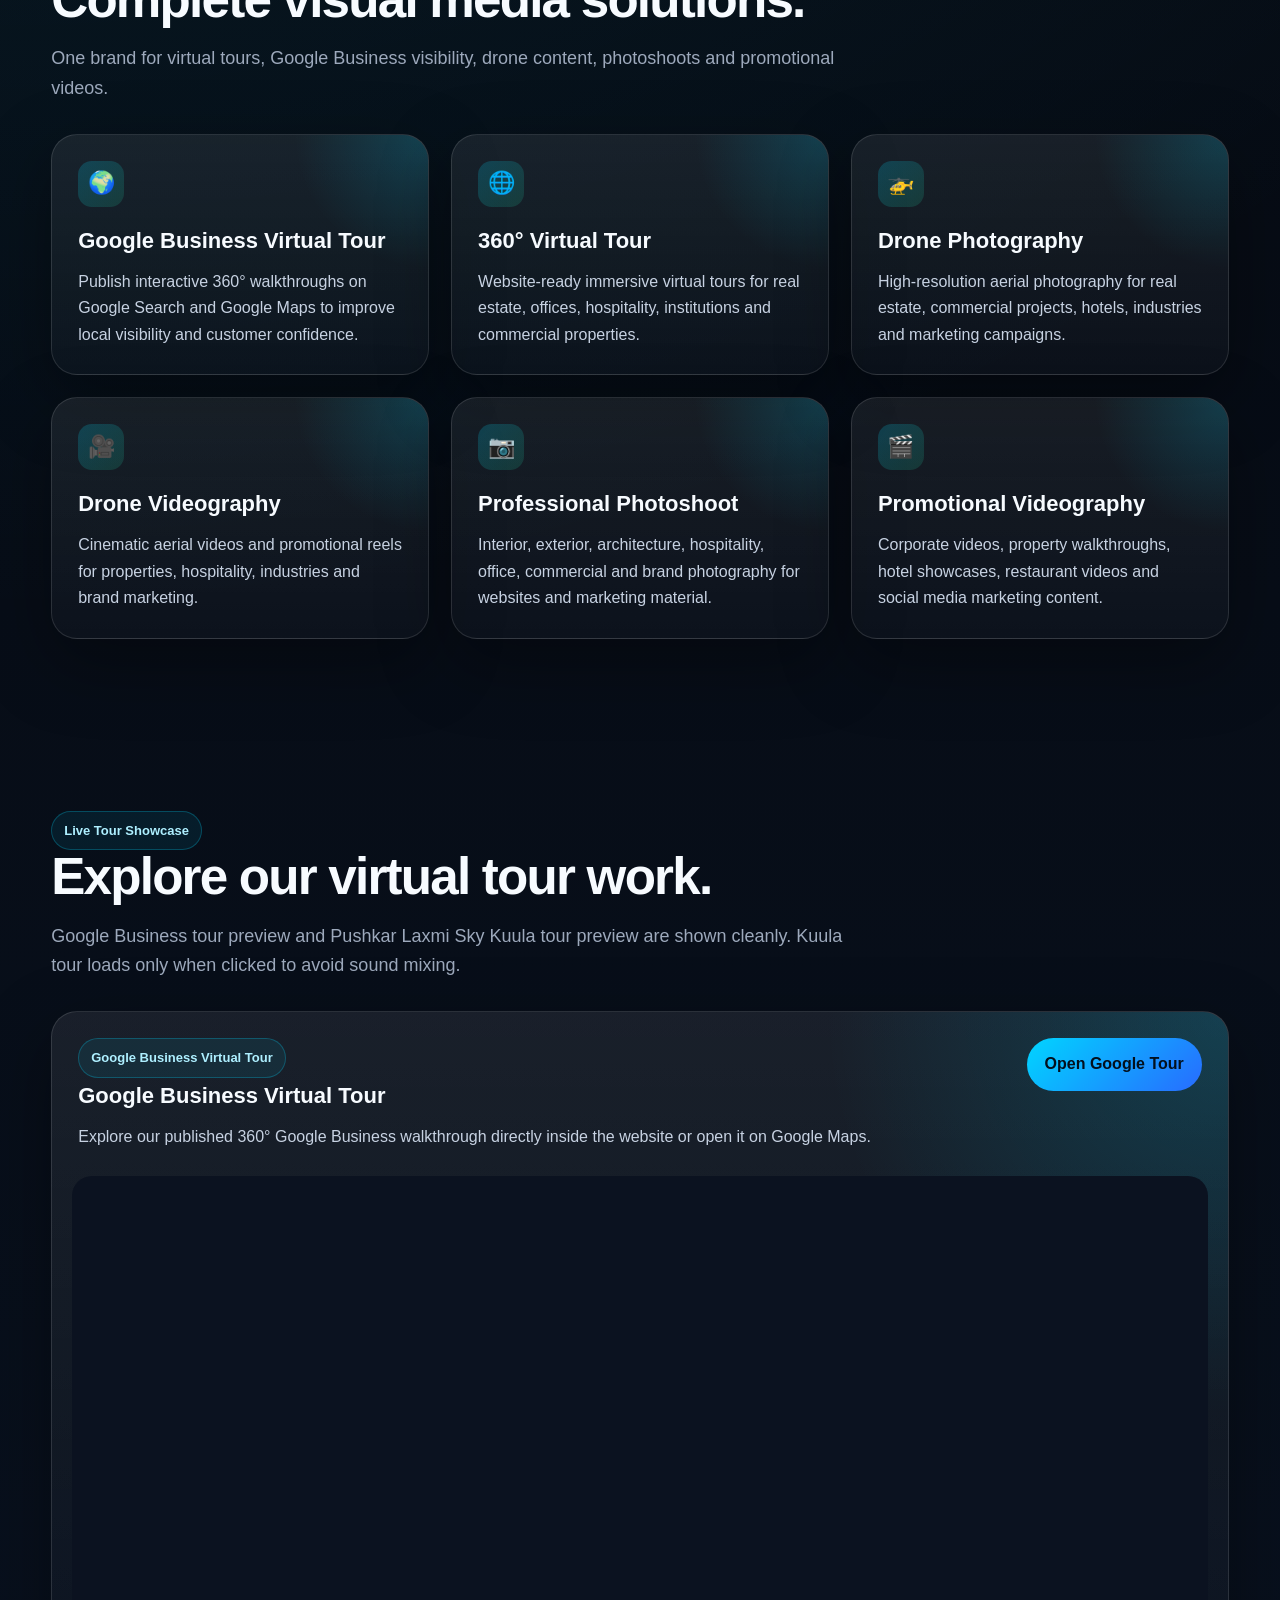
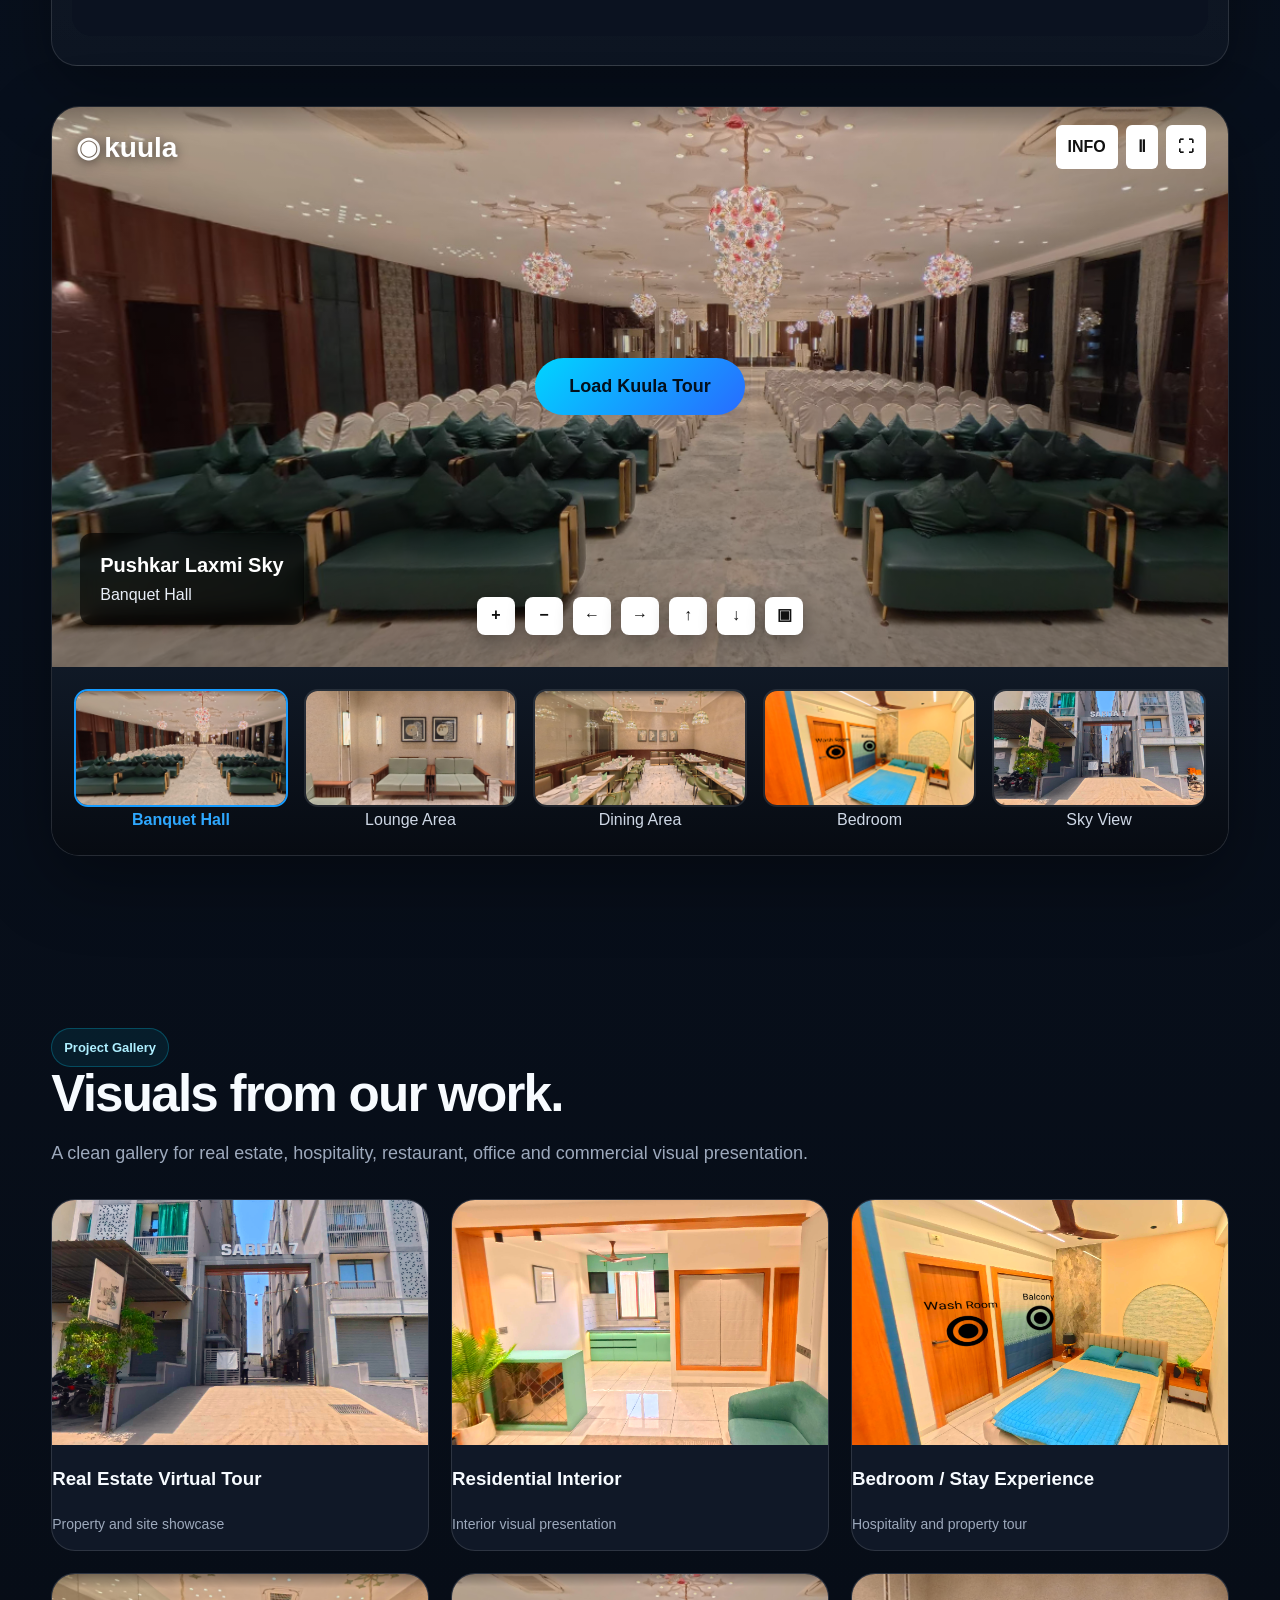
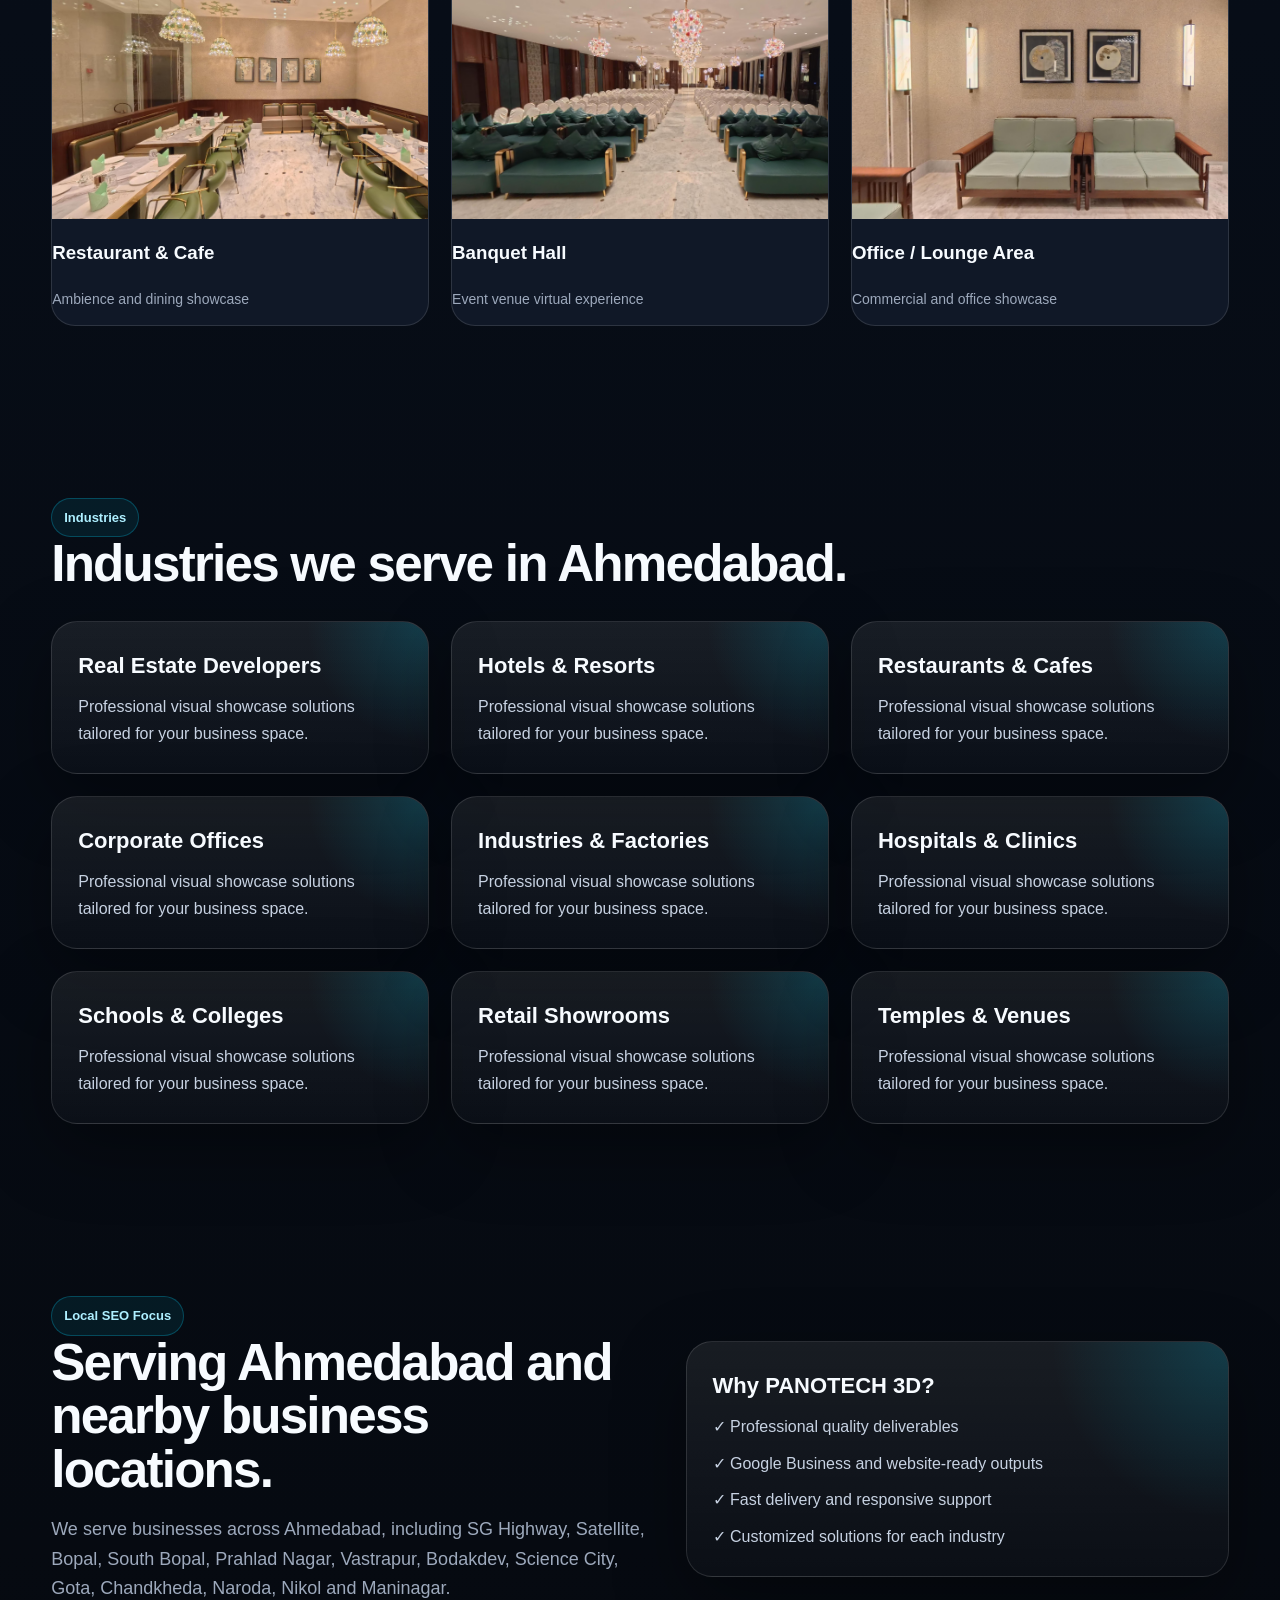
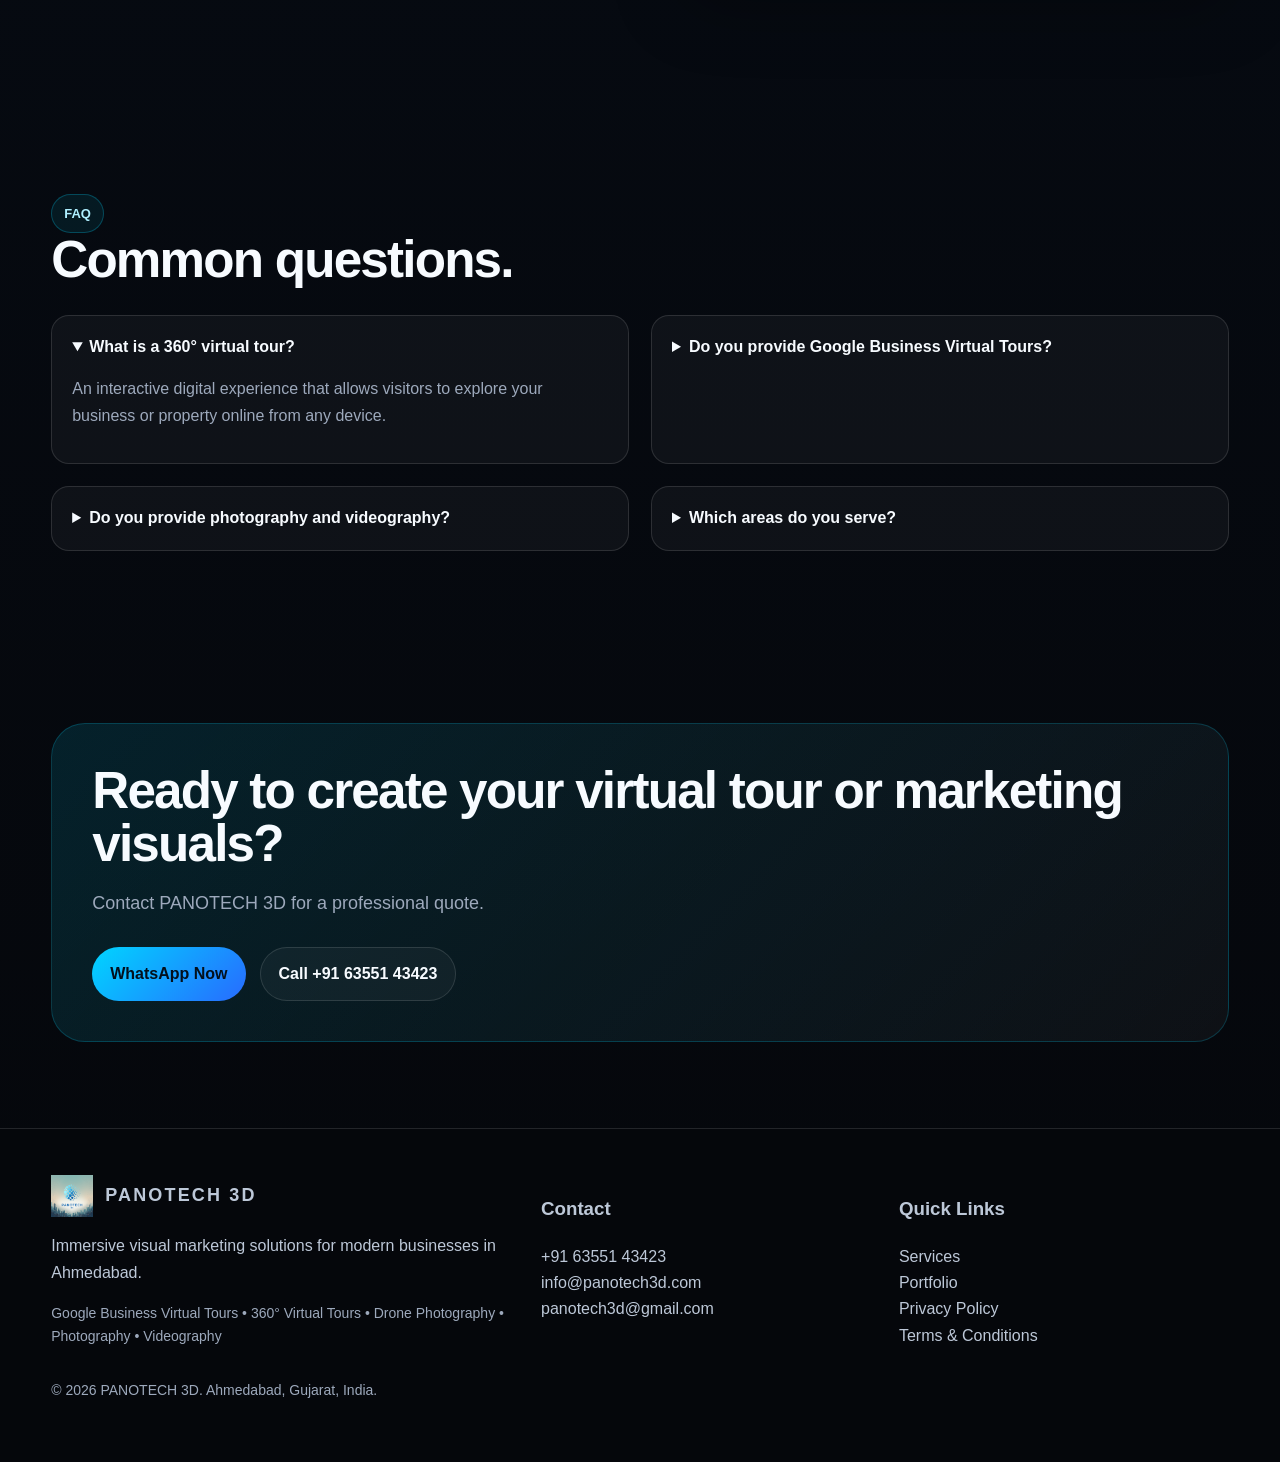
==== commit e5ac572e: "Add files via upload" ====
--- a/index.html
+++ b/index.html
@@ -2,11 +2,16 @@
 :root{--bg:#05070b;--card:#0d1320;--muted:#9da9bc;--text:#f7fbff;--line:rgba(255,255,255,.12);--cyan:#00d5ff;--blue:#286bff;--green:#27e0a3;--shadow:0 24px 70px rgba(0,0,0,.35)}
 *{box-sizing:border-box} html{scroll-behavior:smooth} body{margin:0;font-family:Inter,Segoe UI,Arial,sans-serif;background:radial-gradient(circle at top left,rgba(0,213,255,.15),transparent 28%),linear-gradient(180deg,#05070b,#08101d 42%,#05070b);color:var(--text);line-height:1.65} a{color:inherit;text-decoration:none} img{max-width:100%;display:block}.container{width:min(1180px,92%);margin:auto}.nav{position:sticky;top:0;z-index:50;background:rgba(5,7,11,.78);backdrop-filter:blur(18px);border-bottom:1px solid var(--line)}.navin{height:78px;display:flex;align-items:center;justify-content:space-between;gap:18px}.brand{display:flex;align-items:center;gap:12px}.brand img{height:42px;width:auto;object-fit:contain}.brand b{font-size:18px;letter-spacing:.12em}.menu{display:flex;align-items:center;gap:22px;color:#d8e4f3;font-size:14px}.btn{display:inline-flex;align-items:center;justify-content:center;gap:8px;padding:13px 18px;border-radius:999px;border:1px solid var(--line);background:rgba(255,255,255,.05);font-weight:700;transition:.25s}.btn:hover{transform:translateY(-2px);border-color:rgba(0,213,255,.5)}.primary{background:linear-gradient(135deg,var(--cyan),var(--blue));color:#03101d;border:0}.ghost{background:rgba(255,255,255,.04)}.hero{min-height:calc(100vh - 78px);display:grid;align-items:center;position:relative;overflow:hidden}.hero:before{content:"";position:absolute;inset:0;background:linear-gradient(90deg,rgba(5,7,11,.95) 0%,rgba(5,7,11,.72) 45%,rgba(5,7,11,.45)),url('real-estate-exterior.png') center/cover;animation:heroBg 18s infinite}.hero:after{content:"";position:absolute;inset:auto 0 0 0;height:180px;background:linear-gradient(transparent,var(--bg))}@keyframes heroBg{0%,24%{background-image:linear-gradient(90deg,rgba(5,7,11,.95),rgba(5,7,11,.52)),url('real-estate-exterior.png')}25%,49%{background-image:linear-gradient(90deg,rgba(5,7,11,.95),rgba(5,7,11,.52)),url('restaurant-area.png')}50%,74%{background-image:linear-gradient(90deg,rgba(5,7,11,.95),rgba(5,7,11,.52)),url('banquet-hall.png')}75%,100%{background-image:linear-gradient(90deg,rgba(5,7,11,.95),rgba(5,7,11,.52)),url('lounge-seating.png')}}.hero .container{position:relative;z-index:1}.eyebrow{display:inline-flex;gap:8px;align-items:center;padding:8px 12px;border:1px solid rgba(0,213,255,.25);border-radius:999px;background:rgba(0,213,255,.08);color:#aeefff;font-weight:700;font-size:13px}.hero h1{font-size:clamp(42px,7vw,86px);line-height:.98;margin:20px 0 18px;letter-spacing:-.05em;max-width:900px}.hero p{font-size:clamp(17px,2.2vw,23px);color:#d5e3f2;max-width:760px}.actions{display:flex;gap:14px;flex-wrap:wrap;margin-top:28px}.stats{display:grid;grid-template-columns:repeat(4,1fr);gap:14px;margin-top:42px;max-width:760px}.stat{border:1px solid var(--line);border-radius:18px;padding:16px;background:rgba(255,255,255,.05)}.stat b{display:block;font-size:28px;color:#fff}.stat span{color:var(--muted);font-size:13px}.section{padding:86px 0}.section h2{font-size:clamp(30px,4vw,52px);line-height:1.05;margin:0 0 14px;letter-spacing:-.035em}.lead{color:var(--muted);font-size:18px;max-width:820px}.grid{display:grid;gap:22px}.g3{grid-template-columns:repeat(3,1fr)}.g2{grid-template-columns:repeat(2,1fr)}.card{border:1px solid var(--line);border-radius:26px;padding:26px;background:linear-gradient(180deg,rgba(255,255,255,.075),rgba(255,255,255,.025));box-shadow:var(--shadow);position:relative;overflow:hidden}.card:before{content:"";position:absolute;inset:-1px;background:radial-gradient(circle at top right,rgba(0,213,255,.18),transparent 30%);pointer-events:none}.card>*{position:relative}.service h3,.card h3{margin:0 0 10px;font-size:22px}.service p,.card p{color:#c7d2e2;margin:0}.icon{width:46px;height:46px;border-radius:14px;background:linear-gradient(135deg,rgba(0,213,255,.2),rgba(39,224,163,.15));display:grid;place-items:center;margin-bottom:16px;font-size:22px}.split{display:grid;grid-template-columns:1.05fr .95fr;gap:34px;align-items:center}.media{border-radius:30px;overflow:hidden;border:1px solid var(--line);box-shadow:var(--shadow);background:#0b1220}.media img{aspect-ratio:16/11;object-fit:cover}.badges{display:flex;flex-wrap:wrap;gap:10px;margin-top:18px}.badge{border:1px solid var(--line);border-radius:999px;padding:8px 12px;color:#dbe8f7;background:rgba(255,255,255,.05);font-size:13px}.tour-card{padding:0;overflow:hidden}.tour-head{padding:26px;display:flex;justify-content:space-between;gap:16px;align-items:flex-start}.embed{padding:0 20px 20px}.embed iframe{width:100%;height:460px;border:0;border-radius:20px;background:#111}.preview{height:360px;border-radius:22px;background:center/cover;display:grid;place-items:center;position:relative;overflow:hidden}.preview:before{content:"";position:absolute;inset:0;background:linear-gradient(45deg,rgba(5,7,11,.75),rgba(0,213,255,.14))}.preview .btn{position:relative}.tour-showcase{display:grid;gap:26px;margin-top:30px}.google-clean{display:grid;grid-template-columns:1fr auto;gap:20px;align-items:center}.kuula-viewer{border-radius:28px;overflow:hidden;border:1px solid var(--line);background:#080e18;box-shadow:var(--shadow)}.kuula-mock{display:block}.kuula-preview{min-height:560px;background:url('banquet-hall.png') center/cover no-repeat;position:relative;display:flex;align-items:center;justify-content:center}.kuula-preview:before{content:"";position:absolute;inset:0;background:linear-gradient(180deg,rgba(0,0,0,.03),rgba(0,0,0,.38))}.kuula-logo{position:absolute;left:24px;top:18px;font-weight:900;font-size:28px;color:#fff;text-shadow:0 2px 12px rgba(0,0,0,.55)}.kuula-logo:before{content:'◉';margin-right:4px}.kuula-info{position:absolute;left:28px;bottom:42px;background:rgba(0,0,0,.55);backdrop-filter:blur(8px);padding:16px 20px;border-radius:12px;color:white}.kuula-info b{display:block;font-size:20px}.kuula-info span{color:#e8eef7}.kuula-btn{position:relative;z-index:2;font-size:18px;padding:18px 34px}.kuula-controls{position:absolute;right:22px;top:18px;display:flex;gap:8px}.kuula-controls span{background:#fff;color:#111;padding:9px 12px;border-radius:6px;font-weight:900}.kuula-ui-controls{position:absolute;left:50%;bottom:32px;transform:translateX(-50%);display:flex;gap:10px;z-index:2}.kuula-ui-controls span{width:38px;height:38px;display:grid;place-items:center;border-radius:8px;background:#fff;color:#111;font-weight:900;box-shadow:0 6px 18px rgba(0,0,0,.3)}.kuula-thumbs{display:grid;grid-template-columns:repeat(5,1fr);gap:16px;padding:22px;background:linear-gradient(180deg,#101926,#070b12)}.kuula-thumbs figure{margin:0;text-align:center;color:#cfd8e6}.kuula-thumbs img{height:118px;width:100%;object-fit:cover;border-radius:14px;border:2px solid rgba(255,255,255,.10)}.kuula-thumbs figure:first-child img{border-color:#159bff}.tour-frame{display:none;width:100%;height:640px;border:0;background:#080e18}.tour-frame.loaded{display:block}.tour-frame:not(.loaded){height:0!important;min-height:0!important}.gallery{grid-template-columns:repeat(3,1fr)}.gallery .item{border-radius:24px;overflow:hidden;border:1px solid var(--line);background:#101827}.gallery img{height:245px;width:100%;object-fit:cover}.gallery div div{padding:18px}.process{counter-reset:step}.step{display:flex;gap:16px}.step:before{counter-increment:step;content:counter(step);min-width:42px;height:42px;border-radius:50%;background:linear-gradient(135deg,var(--cyan),var(--green));color:#001018;font-weight:900;display:grid;place-items:center}.faq details{border:1px solid var(--line);border-radius:18px;padding:18px 20px;background:rgba(255,255,255,.04)}.faq summary{cursor:pointer;font-weight:800}.faq p{color:var(--muted)}.contactbox{background:linear-gradient(135deg,rgba(0,213,255,.14),rgba(40,107,255,.10));border:1px solid rgba(0,213,255,.24)}.form{display:grid;gap:12px}.form input,.form textarea,.form select{width:100%;padding:14px 16px;border-radius:14px;border:1px solid var(--line);background:rgba(255,255,255,.06);color:var(--text)}.form textarea{min-height:120px}.footer{padding:46px 0;border-top:1px solid var(--line);background:#05070b;color:#bdc8d8}.footergrid{display:grid;grid-template-columns:1.4fr 1fr 1fr;gap:28px}.whatsapp{position:fixed;right:18px;bottom:18px;z-index:60}.whatsapp .btn{box-shadow:0 16px 40px rgba(0,0,0,.4);background:#25d366;color:#03140a;border:0}.mobile{display:none}.cta-band{border:1px solid rgba(0,213,255,.2);border-radius:34px;padding:40px;background:linear-gradient(135deg,rgba(0,213,255,.12),rgba(255,255,255,.04))}.locations{columns:3;color:#c8d4e3}.small{font-size:14px;color:var(--muted)}
 @media(max-width:900px){.menu{display:none}.mobile{display:inline-flex}.hero{min-height:760px}.stats,.g3,.g2,.split,.gallery,.footergrid{grid-template-columns:1fr}.stats{grid-template-columns:repeat(2,1fr)}.navin{height:70px}.brand img{height:36px}.hero h1{font-size:42px}.section{padding:62px 0}.embed iframe{height:360px}.google-clean{grid-template-columns:1fr}.kuula-preview{min-height:420px}.kuula-thumbs{grid-template-columns:repeat(2,1fr)}.locations{columns:1}.tour-head{display:block}.gallery img{height:220px}}
+
+/* v3.1 tour fixes */
+.tour-showcase{display:grid;gap:34px;margin-top:30px}.tour-card .embed iframe{min-height:460px;background:#0b1220}.kuula-preview{min-height:560px;background-image:url('banquet-hall.png')!important;background-size:cover!important;background-position:center!important}.kuula-viewer{margin-top:6px}.tour-frame.loaded{display:block;height:640px;border-radius:24px}.kuula-thumbs figure:first-child figcaption{color:#2ea8ff;font-weight:800}.kuula-mock{display:block!important}.kuula-mock.hidden{display:none!important}@media(max-width:700px){.kuula-preview{min-height:390px}.kuula-thumbs{grid-template-columns:repeat(2,1fr)}.kuula-thumbs img{height:92px}.kuula-controls{display:none}.kuula-ui-controls{display:none}.tour-card .embed iframe{height:360px;min-height:360px}}
 </style></head><body><header class="nav"><div class="container navin"><a class="brand" href="index.html"><img src="Panotech3D_Logo.png" alt="PANOTECH 3D logo"><b>PANOTECH 3D</b></a><nav class="menu"><a href="index.html">Home</a><a href="services.html">Services</a><a href="portfolio.html">Portfolio</a><a href="about.html">About</a><a href="contact.html">Contact</a><a class="btn primary" href="https://wa.me/916355143423">Get Quote</a></nav><a class="btn primary mobile" href="https://wa.me/916355143423">WhatsApp</a></div></header>
 <section class="hero"><div class="container"><span class="eyebrow">Ahmedabad • Gujarat • India</span><h1>Capture. Showcase. Impress.</h1><p>Professional 360° Virtual Tours, Google Business Tours, Drone Photography, Photoshoots and Videography for real estate, offices, restaurants, hotels, industries and commercial brands.</p><div class="actions"><a class="btn primary" href="contact.html">Get Free Quote</a><a class="btn ghost" href="#tours">View Virtual Tours</a></div><div class="stats"><div class="stat"><b>360°</b><span>Virtual Tours</span></div><div class="stat"><b>Google</b><span>Business Tours</span></div><div class="stat"><b>Drone</b><span>Photo & Video</span></div><div class="stat"><b>Ahmedabad</b><span>Local Focus</span></div></div></div></section>
 <section class="section"><div class="container split"><div><span class="eyebrow">What We Do</span><h2>Immersive visual marketing for modern businesses.</h2><p class="lead">PANOTECH 3D helps businesses present their spaces professionally through virtual tours, visual content, aerial media and marketing-ready photography/videography.</p><div class="badges"><span class="badge">Real Estate</span><span class="badge">Restaurants</span><span class="badge">Offices</span><span class="badge">Hotels</span><span class="badge">Industries</span><span class="badge">Schools</span></div></div><div class="media"><img loading="lazy" src="residential-interior.png" alt="360 virtual tour interior Ahmedabad"></div></div></section>
 <section class="section" id="services"><div class="container"><span class="eyebrow">Services</span><h2>Complete visual media solutions.</h2><p class="lead">One brand for virtual tours, Google Business visibility, drone content, photoshoots and promotional videos.</p><div class="grid g3" style="margin-top:30px"><article class="card service"><div class="icon">🌍</div><h3>Google Business Virtual Tour</h3><p>Publish interactive 360° walkthroughs on Google Search and Google Maps to improve local visibility and customer confidence.</p></article><article class="card service"><div class="icon">🌐</div><h3>360° Virtual Tour</h3><p>Website-ready immersive virtual tours for real estate, offices, hospitality, institutions and commercial properties.</p></article><article class="card service"><div class="icon">🚁</div><h3>Drone Photography</h3><p>High-resolution aerial photography for real estate, commercial projects, hotels, industries and marketing campaigns.</p></article><article class="card service"><div class="icon">🎥</div><h3>Drone Videography</h3><p>Cinematic aerial videos and promotional reels for properties, hospitality, industries and brand marketing.</p></article><article class="card service"><div class="icon">📷</div><h3>Professional Photoshoot</h3><p>Interior, exterior, architecture, hospitality, office, commercial and brand photography for websites and marketing material.</p></article><article class="card service"><div class="icon">🎬</div><h3>Promotional Videography</h3><p>Corporate videos, property walkthroughs, hotel showcases, restaurant videos and social media marketing content.</p></article></div></div></section>
-<section class="section" id="tours"><div class="container"><span class="eyebrow">Live Tour Showcase</span><h2>Explore our virtual tour work.</h2><p class="lead">Tours load only when clicked, so sound does not mix and page speed stays fast.</p><div class="tour-showcase"><article class="card google-clean"><div><span class="eyebrow">Google Business Virtual Tour</span><h3>Google Business Virtual Tour</h3><p>Open our published Google Business 360° tour directly on Google Maps.</p></div><a class="btn primary" href="https://maps.app.goo.gl/GmYf1Fkx6quCLCcs9" target="_blank" rel="noopener">Open Google Tour</a></article><article class="kuula-viewer"><div class="kuula-mock" id="kuulaMock"><div class="kuula-preview"><div class="kuula-logo">kuula</div><div class="kuula-controls"><span>INFO</span><span>Ⅱ</span><span>⛶</span></div><button class="btn primary kuula-btn" onclick="loadKuulaMain()">Load Kuula Tour</button><div class="kuula-info"><b>Pushkar Laxmi Sky</b><span>Banquet Hall</span></div><div class="kuula-ui-controls"><span>+</span><span>−</span><span>←</span><span>→</span><span>↑</span><span>↓</span><span>▣</span></div></div><div class="kuula-thumbs"><figure><img loading="lazy" src="banquet-hall.png" alt="Pushkar Laxmi Sky banquet hall virtual tour"><figcaption>Banquet Hall</figcaption></figure><figure><img loading="lazy" src="lounge-seating.png" alt="Pushkar Laxmi Sky lounge area virtual tour"><figcaption>Lounge Area</figcaption></figure><figure><img loading="lazy" src="restaurant-area.png" alt="Dining area virtual tour"><figcaption>Dining Area</figcaption></figure><figure><img loading="lazy" src="bedroom-tour.png" alt="Bedroom virtual tour preview"><figcaption>Bedroom</figcaption></figure><figure><img loading="lazy" src="real-estate-exterior.png" alt="Sky view virtual tour preview"><figcaption>Sky View</figcaption></figure></div></div><iframe class="tour-frame" id="kuulaMainFrame" title="Pushkar Laxmi Sky Kuula Virtual Tour" allow="xr-spatial-tracking; gyroscope; accelerometer" allowfullscreen scrolling="no" loading="lazy"></iframe></article></div></div></section>
+<section class="section" id="tours"><div class="container"><span class="eyebrow">Live Tour Showcase</span><h2>Explore our virtual tour work.</h2><p class="lead">Google Business tour preview and Pushkar Laxmi Sky Kuula tour preview are shown cleanly. Kuula tour loads only when clicked to avoid sound mixing.</p><div class="tour-showcase">
+<article class="card tour-card"><div class="tour-head"><div><span class="eyebrow">Google Business Virtual Tour</span><h3>Google Business Virtual Tour</h3><p>Explore our published 360° Google Business walkthrough directly inside the website or open it on Google Maps.</p></div><a class="btn primary" href="https://maps.app.goo.gl/GmYf1Fkx6quCLCcs9" target="_blank" rel="noopener">Open Google Tour</a></div><div class="embed"><iframe title="Google Business Virtual Tour" src="https://www.google.com/maps/embed?pb=!4v1782590866260!6m8!1m7!1sCAoSHENJQUJJaEJGS01HZWJNLUN2NjQ5NkZzdzB3RWY.!2m2!1d23.02447635918518!2d72.67337663673548!3f116.59003066928159!4f3.989999999999995!5f0.7820865974627469" width="100%" height="460" style="border:0;" allowfullscreen="" loading="lazy" referrerpolicy="strict-origin-when-cross-origin"></iframe></div></article>
+<article class="kuula-viewer"><div class="kuula-mock" id="kuulaMock"><div class="kuula-preview"><div class="kuula-logo">kuula</div><div class="kuula-controls"><span>INFO</span><span>Ⅱ</span><span>⛶</span></div><button class="btn primary kuula-btn" onclick="loadKuulaMain()">Load Kuula Tour</button><div class="kuula-info"><b>Pushkar Laxmi Sky</b><span>Banquet Hall</span></div><div class="kuula-ui-controls"><span>+</span><span>−</span><span>←</span><span>→</span><span>↑</span><span>↓</span><span>▣</span></div></div><div class="kuula-thumbs"><figure><img loading="lazy" src="banquet-hall.png" alt="Pushkar Laxmi Sky banquet hall virtual tour"><figcaption>Banquet Hall</figcaption></figure><figure><img loading="lazy" src="lounge-seating.png" alt="Pushkar Laxmi Sky lounge area virtual tour"><figcaption>Lounge Area</figcaption></figure><figure><img loading="lazy" src="restaurant-area.png" alt="Pushkar Laxmi Sky dining area virtual tour"><figcaption>Dining Area</figcaption></figure><figure><img loading="lazy" src="bedroom-tour.png" alt="Pushkar Laxmi Sky bedroom virtual tour"><figcaption>Bedroom</figcaption></figure><figure><img loading="lazy" src="real-estate-exterior.png" alt="Pushkar Laxmi Sky sky view virtual tour"><figcaption>Sky View</figcaption></figure></div></div><iframe class="tour-frame" id="kuulaMainFrame" title="Pushkar Laxmi Sky Kuula Virtual Tour" allow="xr-spatial-tracking; gyroscope; accelerometer" allowfullscreen scrolling="no" loading="lazy"></iframe></article></div></div></section>
 <section class="section"><div class="container"><span class="eyebrow">Project Gallery</span><h2>Visuals from our work.</h2><p class="lead">A clean gallery for real estate, hospitality, restaurant, office and commercial visual presentation.</p><div class="grid gallery" style="margin-top:30px"><article class="item"><img loading="lazy" src="real-estate-exterior.png" alt="Real Estate Virtual Tour - PANOTECH 3D Ahmedabad"><div><h3>Real Estate Virtual Tour</h3><p class="small">Property and site showcase</p></div></article><article class="item"><img loading="lazy" src="residential-interior.png" alt="Residential Interior - PANOTECH 3D Ahmedabad"><div><h3>Residential Interior</h3><p class="small">Interior visual presentation</p></div></article><article class="item"><img loading="lazy" src="bedroom-tour.png" alt="Bedroom / Stay Experience - PANOTECH 3D Ahmedabad"><div><h3>Bedroom / Stay Experience</h3><p class="small">Hospitality and property tour</p></div></article><article class="item"><img loading="lazy" src="restaurant-area.png" alt="Restaurant & Cafe - PANOTECH 3D Ahmedabad"><div><h3>Restaurant & Cafe</h3><p class="small">Ambience and dining showcase</p></div></article><article class="item"><img loading="lazy" src="banquet-hall.png" alt="Banquet Hall - PANOTECH 3D Ahmedabad"><div><h3>Banquet Hall</h3><p class="small">Event venue virtual experience</p></div></article><article class="item"><img loading="lazy" src="lounge-seating.png" alt="Office / Lounge Area - PANOTECH 3D Ahmedabad"><div><h3>Office / Lounge Area</h3><p class="small">Commercial and office showcase</p></div></article></div></div></section>
 <section class="section"><div class="container"><span class="eyebrow">Industries</span><h2>Industries we serve in Ahmedabad.</h2><div class="grid g3" style="margin-top:30px"><div class="card"><h3>Real Estate Developers</h3><p>Professional visual showcase solutions tailored for your business space.</p></div><div class="card"><h3>Hotels & Resorts</h3><p>Professional visual showcase solutions tailored for your business space.</p></div><div class="card"><h3>Restaurants & Cafes</h3><p>Professional visual showcase solutions tailored for your business space.</p></div><div class="card"><h3>Corporate Offices</h3><p>Professional visual showcase solutions tailored for your business space.</p></div><div class="card"><h3>Industries & Factories</h3><p>Professional visual showcase solutions tailored for your business space.</p></div><div class="card"><h3>Hospitals & Clinics</h3><p>Professional visual showcase solutions tailored for your business space.</p></div><div class="card"><h3>Schools & Colleges</h3><p>Professional visual showcase solutions tailored for your business space.</p></div><div class="card"><h3>Retail Showrooms</h3><p>Professional visual showcase solutions tailored for your business space.</p></div><div class="card"><h3>Temples & Venues</h3><p>Professional visual showcase solutions tailored for your business space.</p></div></div></div></section>
 <section class="section"><div class="container split"><div><span class="eyebrow">Local SEO Focus</span><h2>Serving Ahmedabad and nearby business locations.</h2><p class="lead">We serve businesses across Ahmedabad, including SG Highway, Satellite, Bopal, South Bopal, Prahlad Nagar, Vastrapur, Bodakdev, Science City, Gota, Chandkheda, Naroda, Nikol and Maninagar.</p></div><div class="card"><h3>Why PANOTECH 3D?</h3><div class="grid" style="gap:10px"><p>✓ Professional quality deliverables</p><p>✓ Google Business and website-ready outputs</p><p>✓ Fast delivery and responsive support</p><p>✓ Customized solutions for each industry</p></div></div></div></section>
@@ -14,7 +19,7 @@
 <section class="section"><div class="container cta-band"><h2>Ready to create your virtual tour or marketing visuals?</h2><p class="lead">Contact PANOTECH 3D for a professional quote.</p><div class="actions"><a class="btn primary" href="https://wa.me/916355143423">WhatsApp Now</a><a class="btn ghost" href="tel:+916355143423">Call +91 63551 43423</a></div></div></section>
 <footer class="footer"><div class="container footergrid"><div><div class="brand"><img src="Panotech3D_Logo.png" alt="PANOTECH 3D logo"><b>PANOTECH 3D</b></div><p>Immersive visual marketing solutions for modern businesses in Ahmedabad.</p><p class="small">Google Business Virtual Tours • 360° Virtual Tours • Drone Photography • Photography • Videography</p></div><div><h3>Contact</h3><p><a href="tel:+916355143423">+91 63551 43423</a><br><a href="mailto:info@panotech3d.com">info@panotech3d.com</a><br><a href="mailto:panotech3d@gmail.com">panotech3d@gmail.com</a></p></div><div><h3>Quick Links</h3><p><a href="services.html">Services</a><br><a href="portfolio.html">Portfolio</a><br><a href="privacy-policy.html">Privacy Policy</a><br><a href="terms.html">Terms & Conditions</a></p></div></div><div class="container"><p class="small">© 2026 PANOTECH 3D. Ahmedabad, Gujarat, India.</p></div></footer><div class="whatsapp"><a class="btn" href="https://wa.me/916355143423">WhatsApp Now</a></div><script>
 function loadTour(id,src){document.querySelectorAll('.tour-frame').forEach(f=>{if(f.id!==id){f.src='about:blank';f.classList.remove('loaded')}});const frame=document.getElementById(id);frame.src=src;frame.classList.add('loaded');frame.scrollIntoView({behavior:'smooth',block:'center'});}
-function loadKuulaMain(){const src='https://kuula.co/share/collection/7M9mZ?logo=-1&card=1&info=1&fs=1&vr=1&gyro=0&autorotate=0.83&autop=10&autopalt=1&thumbs=4&keys=0';document.getElementById('kuulaMock').style.display='none';loadTour('kuulaMainFrame',src);} 
+function loadKuulaMain(){const src='https://kuula.co/share/collection/7M9mZ?logo=-1&card=1&info=1&fs=1&vr=1&gyro=0&autorotate=0.83&autop=10&autopalt=1&thumbs=4&keys=0';document.getElementById('kuulaMock').classList.add('hidden');loadTour('kuulaMainFrame',src);} 
 function mailQuote(){const name=document.getElementById('qname')?.value||''; const service=document.getElementById('qservice')?.value||''; const msg=document.getElementById('qmsg')?.value||''; const subject=encodeURIComponent('PANOTECH 3D Website Inquiry'); const body=encodeURIComponent(`Name: ${name}
 Service: ${service}
 Message: ${msg}`); window.location.href=`mailto:info@panotech3d.com,panotech3d@gmail.com?subject=${subject}&body=${body}`}
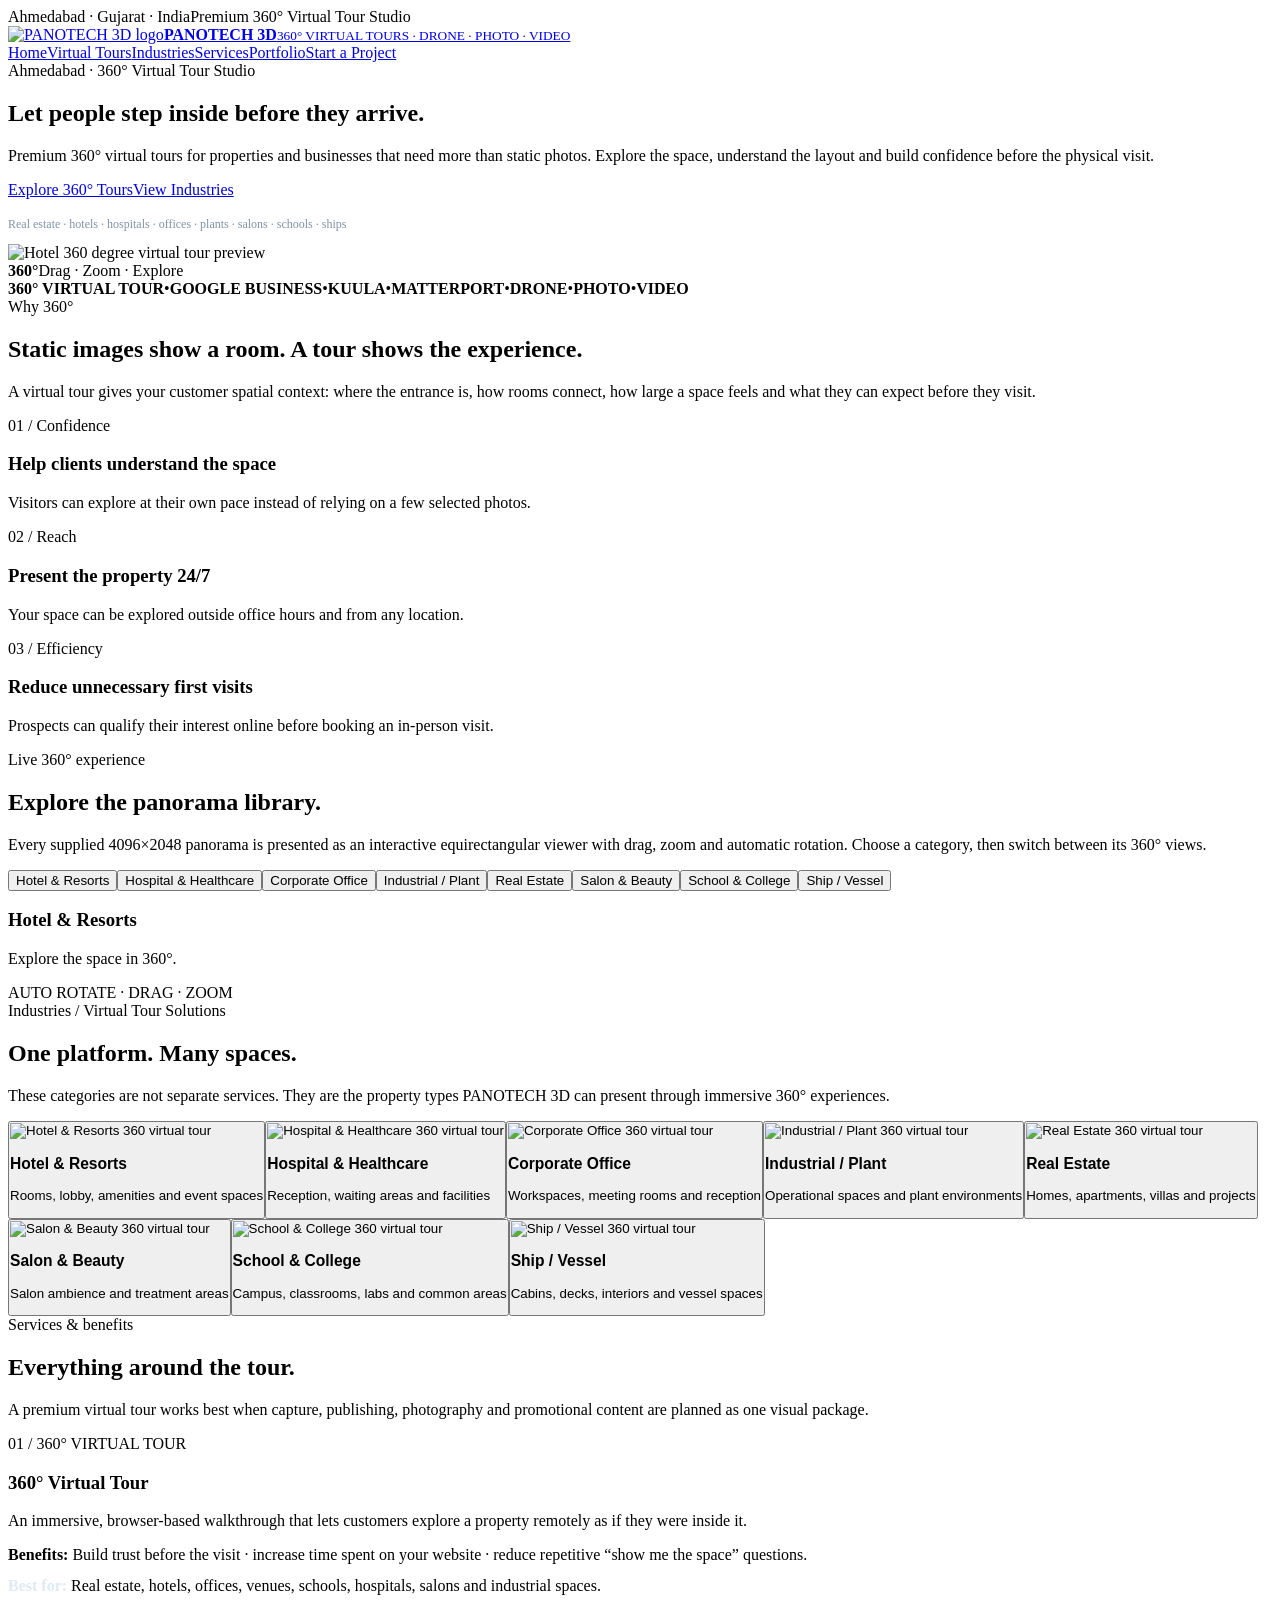
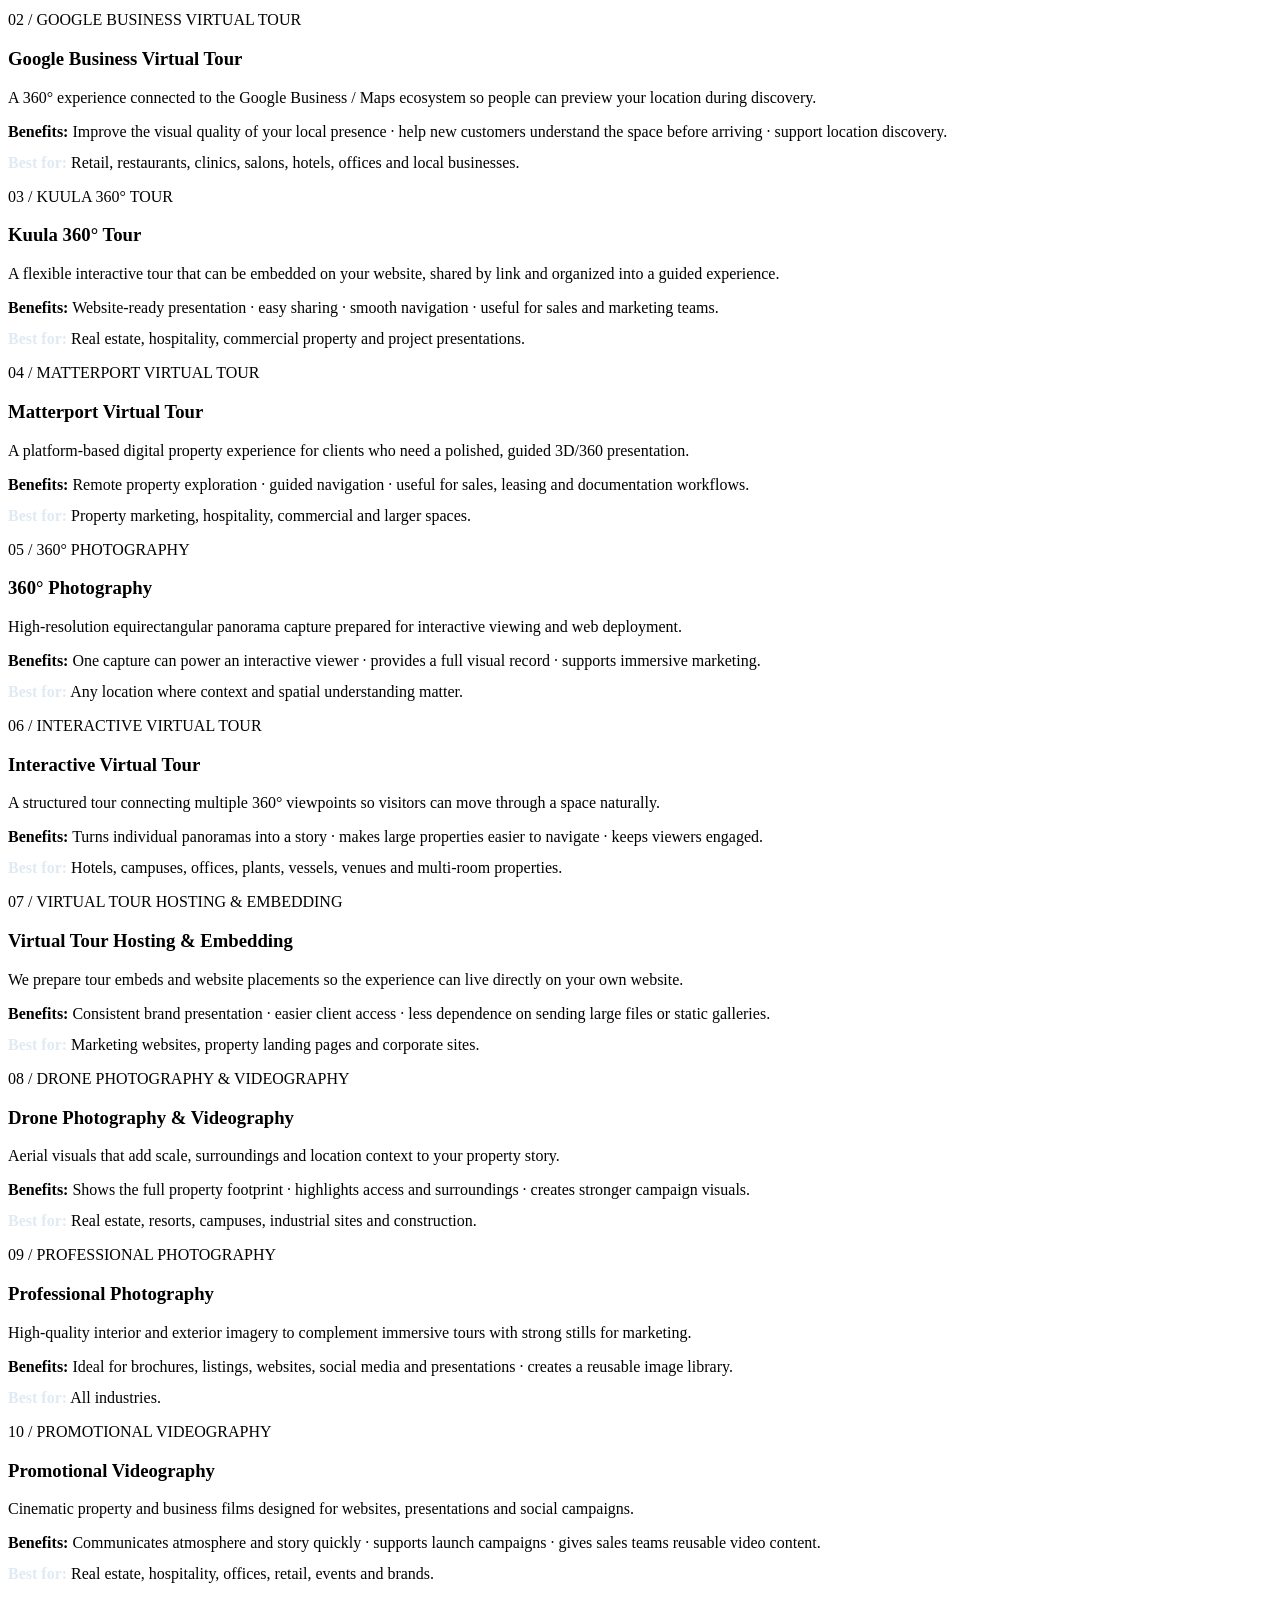
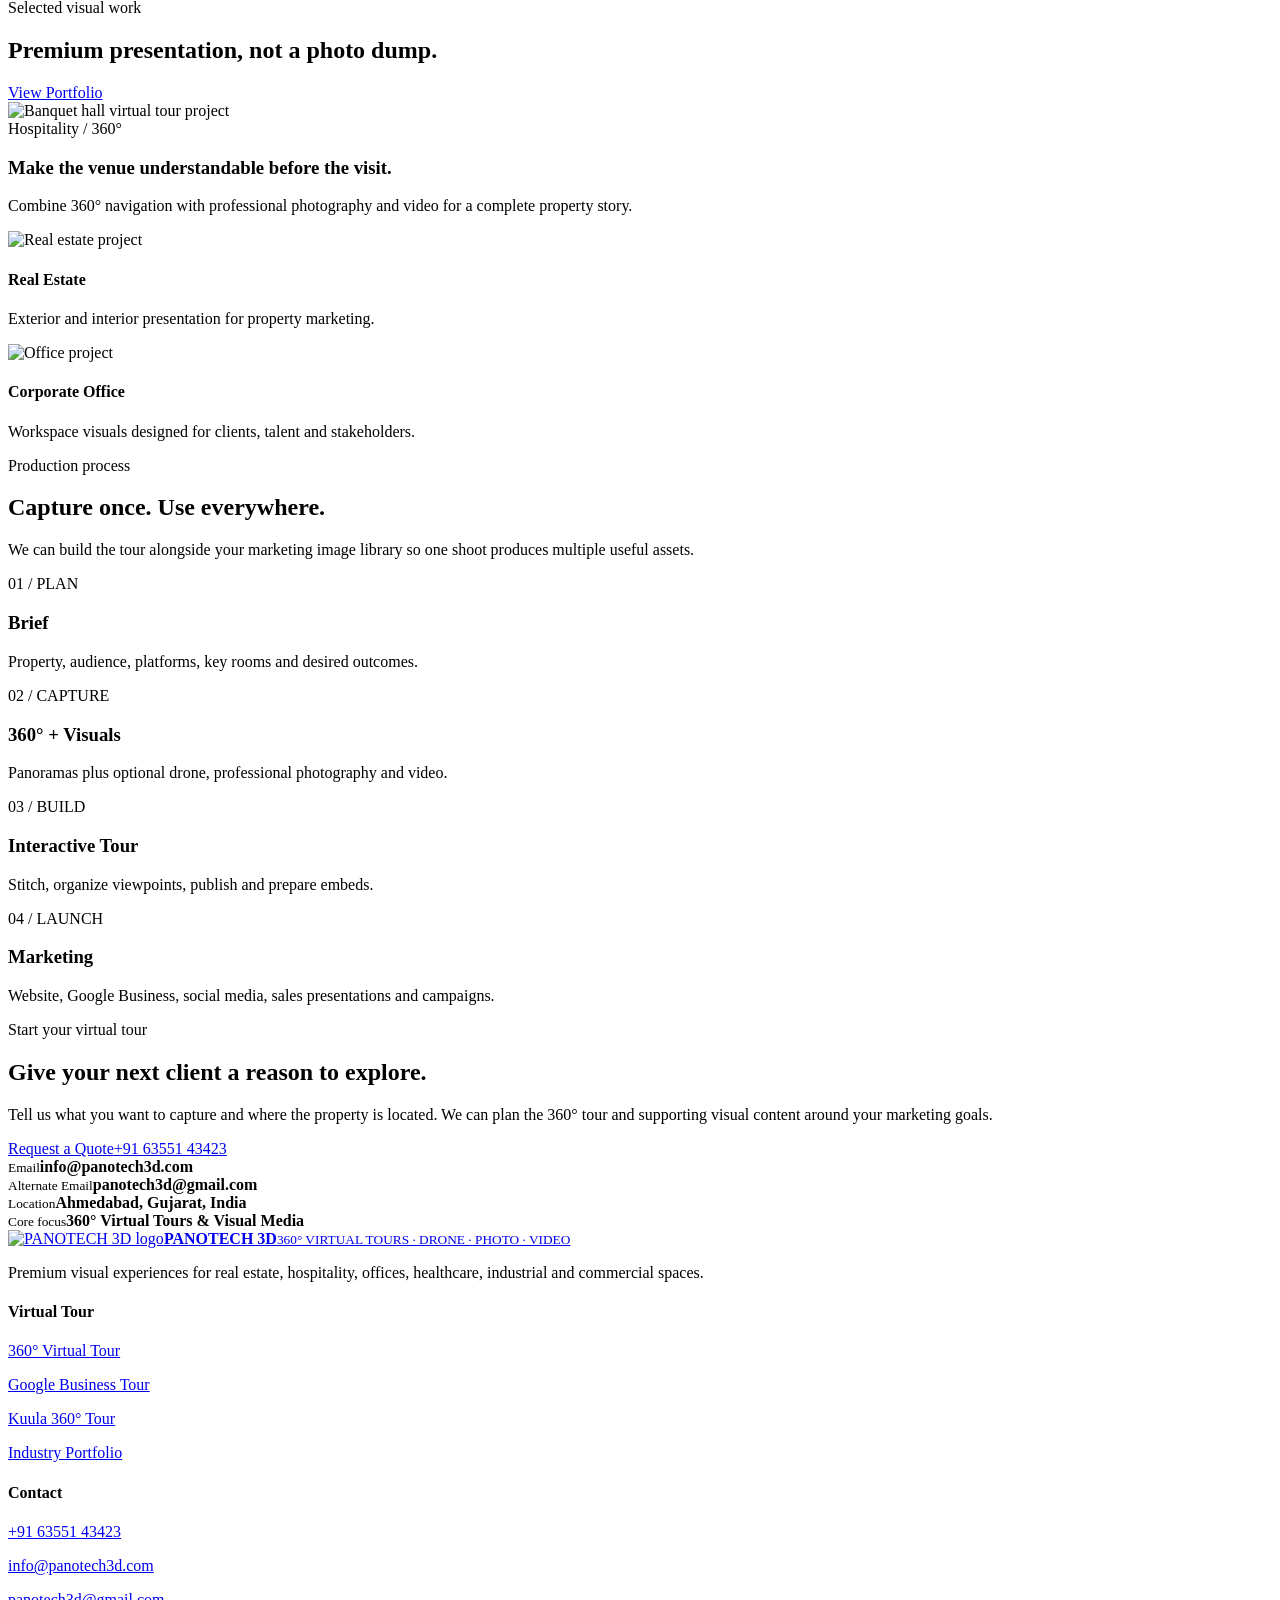
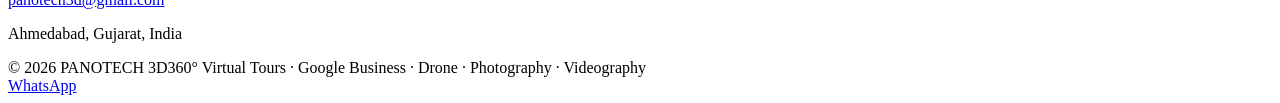
==== commit b3d087c0: "Add files via upload" ====
--- a/index.html
+++ b/index.html
@@ -1,26 +1,11 @@
-<!doctype html><html lang="en"><head><meta charset="utf-8"><meta name="viewport" content="width=device-width,initial-scale=1"><title>360 Virtual Tour Ahmedabad | Drone Photography & Videography | PANOTECH 3D</title><meta name="description" content="PANOTECH 3D provides Google Business Virtual Tours, 360° virtual tours, drone photography, professional photoshoots and videography services in Ahmedabad."><meta name="keywords" content="virtual tour Ahmedabad, 360 virtual tour Ahmedabad, Google Business Virtual Tour Ahmedabad, drone photography Ahmedabad, videography Ahmedabad, real estate virtual tour Ahmedabad"><link rel="canonical" href="https://www.panotech3d.com/"><meta property="og:title" content="360 Virtual Tour Ahmedabad | Drone Photography & Videography | PANOTECH 3D"><meta property="og:description" content="PANOTECH 3D provides Google Business Virtual Tours, 360° virtual tours, drone photography, professional photoshoots and videography services in Ahmedabad."><meta property="og:type" content="website"><meta property="og:url" content="https://www.panotech3d.com/"><meta property="og:image" content="https://www.panotech3d.com/Panotech3D_Logo.png"><meta name="twitter:card" content="summary_large_image"><meta name="theme-color" content="#05070b"><link rel="icon" href="Panotech3D_Logo.png"><script type="application/ld+json">{"@context":"https://schema.org","@type":"LocalBusiness","name":"PANOTECH 3D","url":"https://www.panotech3d.com/","image":"https://www.panotech3d.com/Panotech3D_Logo.png","telephone":"+916355143423","email":"info@panotech3d.com","areaServed":["Ahmedabad","Gujarat","India"],"description":"Professional 360 virtual tours, Google Business Virtual Tours, drone photography, professional photography and videography services in Ahmedabad."}</script><style>
-:root{--bg:#05070b;--card:#0d1320;--muted:#9da9bc;--text:#f7fbff;--line:rgba(255,255,255,.12);--cyan:#00d5ff;--blue:#286bff;--green:#27e0a3;--shadow:0 24px 70px rgba(0,0,0,.35)}
-*{box-sizing:border-box} html{scroll-behavior:smooth} body{margin:0;font-family:Inter,Segoe UI,Arial,sans-serif;background:radial-gradient(circle at top left,rgba(0,213,255,.15),transparent 28%),linear-gradient(180deg,#05070b,#08101d 42%,#05070b);color:var(--text);line-height:1.65} a{color:inherit;text-decoration:none} img{max-width:100%;display:block}.container{width:min(1180px,92%);margin:auto}.nav{position:sticky;top:0;z-index:50;background:rgba(5,7,11,.78);backdrop-filter:blur(18px);border-bottom:1px solid var(--line)}.navin{height:78px;display:flex;align-items:center;justify-content:space-between;gap:18px}.brand{display:flex;align-items:center;gap:12px}.brand img{height:42px;width:auto;object-fit:contain}.brand b{font-size:18px;letter-spacing:.12em}.menu{display:flex;align-items:center;gap:22px;color:#d8e4f3;font-size:14px}.btn{display:inline-flex;align-items:center;justify-content:center;gap:8px;padding:13px 18px;border-radius:999px;border:1px solid var(--line);background:rgba(255,255,255,.05);font-weight:700;transition:.25s}.btn:hover{transform:translateY(-2px);border-color:rgba(0,213,255,.5)}.primary{background:linear-gradient(135deg,var(--cyan),var(--blue));color:#03101d;border:0}.ghost{background:rgba(255,255,255,.04)}.hero{min-height:calc(100vh - 78px);display:grid;align-items:center;position:relative;overflow:hidden}.hero:before{content:"";position:absolute;inset:0;background:linear-gradient(90deg,rgba(5,7,11,.95) 0%,rgba(5,7,11,.72) 45%,rgba(5,7,11,.45)),url('real-estate-exterior.png') center/cover;animation:heroBg 18s infinite}.hero:after{content:"";position:absolute;inset:auto 0 0 0;height:180px;background:linear-gradient(transparent,var(--bg))}@keyframes heroBg{0%,24%{background-image:linear-gradient(90deg,rgba(5,7,11,.95),rgba(5,7,11,.52)),url('real-estate-exterior.png')}25%,49%{background-image:linear-gradient(90deg,rgba(5,7,11,.95),rgba(5,7,11,.52)),url('restaurant-area.png')}50%,74%{background-image:linear-gradient(90deg,rgba(5,7,11,.95),rgba(5,7,11,.52)),url('banquet-hall.png')}75%,100%{background-image:linear-gradient(90deg,rgba(5,7,11,.95),rgba(5,7,11,.52)),url('lounge-seating.png')}}.hero .container{position:relative;z-index:1}.eyebrow{display:inline-flex;gap:8px;align-items:center;padding:8px 12px;border:1px solid rgba(0,213,255,.25);border-radius:999px;background:rgba(0,213,255,.08);color:#aeefff;font-weight:700;font-size:13px}.hero h1{font-size:clamp(42px,7vw,86px);line-height:.98;margin:20px 0 18px;letter-spacing:-.05em;max-width:900px}.hero p{font-size:clamp(17px,2.2vw,23px);color:#d5e3f2;max-width:760px}.actions{display:flex;gap:14px;flex-wrap:wrap;margin-top:28px}.stats{display:grid;grid-template-columns:repeat(4,1fr);gap:14px;margin-top:42px;max-width:760px}.stat{border:1px solid var(--line);border-radius:18px;padding:16px;background:rgba(255,255,255,.05)}.stat b{display:block;font-size:28px;color:#fff}.stat span{color:var(--muted);font-size:13px}.section{padding:86px 0}.section h2{font-size:clamp(30px,4vw,52px);line-height:1.05;margin:0 0 14px;letter-spacing:-.035em}.lead{color:var(--muted);font-size:18px;max-width:820px}.grid{display:grid;gap:22px}.g3{grid-template-columns:repeat(3,1fr)}.g2{grid-template-columns:repeat(2,1fr)}.card{border:1px solid var(--line);border-radius:26px;padding:26px;background:linear-gradient(180deg,rgba(255,255,255,.075),rgba(255,255,255,.025));box-shadow:var(--shadow);position:relative;overflow:hidden}.card:before{content:"";position:absolute;inset:-1px;background:radial-gradient(circle at top right,rgba(0,213,255,.18),transparent 30%);pointer-events:none}.card>*{position:relative}.service h3,.card h3{margin:0 0 10px;font-size:22px}.service p,.card p{color:#c7d2e2;margin:0}.icon{width:46px;height:46px;border-radius:14px;background:linear-gradient(135deg,rgba(0,213,255,.2),rgba(39,224,163,.15));display:grid;place-items:center;margin-bottom:16px;font-size:22px}.split{display:grid;grid-template-columns:1.05fr .95fr;gap:34px;align-items:center}.media{border-radius:30px;overflow:hidden;border:1px solid var(--line);box-shadow:var(--shadow);background:#0b1220}.media img{aspect-ratio:16/11;object-fit:cover}.badges{display:flex;flex-wrap:wrap;gap:10px;margin-top:18px}.badge{border:1px solid var(--line);border-radius:999px;padding:8px 12px;color:#dbe8f7;background:rgba(255,255,255,.05);font-size:13px}.tour-card{padding:0;overflow:hidden}.tour-head{padding:26px;display:flex;justify-content:space-between;gap:16px;align-items:flex-start}.embed{padding:0 20px 20px}.embed iframe{width:100%;height:460px;border:0;border-radius:20px;background:#111}.preview{height:360px;border-radius:22px;background:center/cover;display:grid;place-items:center;position:relative;overflow:hidden}.preview:before{content:"";position:absolute;inset:0;background:linear-gradient(45deg,rgba(5,7,11,.75),rgba(0,213,255,.14))}.preview .btn{position:relative}.tour-showcase{display:grid;gap:26px;margin-top:30px}.google-clean{display:grid;grid-template-columns:1fr auto;gap:20px;align-items:center}.kuula-viewer{border-radius:28px;overflow:hidden;border:1px solid var(--line);background:#080e18;box-shadow:var(--shadow)}.kuula-mock{display:block}.kuula-preview{min-height:560px;background:url('banquet-hall.png') center/cover no-repeat;position:relative;display:flex;align-items:center;justify-content:center}.kuula-preview:before{content:"";position:absolute;inset:0;background:linear-gradient(180deg,rgba(0,0,0,.03),rgba(0,0,0,.38))}.kuula-logo{position:absolute;left:24px;top:18px;font-weight:900;font-size:28px;color:#fff;text-shadow:0 2px 12px rgba(0,0,0,.55)}.kuula-logo:before{content:'◉';margin-right:4px}.kuula-info{position:absolute;left:28px;bottom:42px;background:rgba(0,0,0,.55);backdrop-filter:blur(8px);padding:16px 20px;border-radius:12px;color:white}.kuula-info b{display:block;font-size:20px}.kuula-info span{color:#e8eef7}.kuula-btn{position:relative;z-index:2;font-size:18px;padding:18px 34px}.kuula-controls{position:absolute;right:22px;top:18px;display:flex;gap:8px}.kuula-controls span{background:#fff;color:#111;padding:9px 12px;border-radius:6px;font-weight:900}.kuula-ui-controls{position:absolute;left:50%;bottom:32px;transform:translateX(-50%);display:flex;gap:10px;z-index:2}.kuula-ui-controls span{width:38px;height:38px;display:grid;place-items:center;border-radius:8px;background:#fff;color:#111;font-weight:900;box-shadow:0 6px 18px rgba(0,0,0,.3)}.kuula-thumbs{display:grid;grid-template-columns:repeat(5,1fr);gap:16px;padding:22px;background:linear-gradient(180deg,#101926,#070b12)}.kuula-thumbs figure{margin:0;text-align:center;color:#cfd8e6}.kuula-thumbs img{height:118px;width:100%;object-fit:cover;border-radius:14px;border:2px solid rgba(255,255,255,.10)}.kuula-thumbs figure:first-child img{border-color:#159bff}.tour-frame{display:none;width:100%;height:640px;border:0;background:#080e18}.tour-frame.loaded{display:block}.tour-frame:not(.loaded){height:0!important;min-height:0!important}.gallery{grid-template-columns:repeat(3,1fr)}.gallery .item{border-radius:24px;overflow:hidden;border:1px solid var(--line);background:#101827}.gallery img{height:245px;width:100%;object-fit:cover}.gallery div div{padding:18px}.process{counter-reset:step}.step{display:flex;gap:16px}.step:before{counter-increment:step;content:counter(step);min-width:42px;height:42px;border-radius:50%;background:linear-gradient(135deg,var(--cyan),var(--green));color:#001018;font-weight:900;display:grid;place-items:center}.faq details{border:1px solid var(--line);border-radius:18px;padding:18px 20px;background:rgba(255,255,255,.04)}.faq summary{cursor:pointer;font-weight:800}.faq p{color:var(--muted)}.contactbox{background:linear-gradient(135deg,rgba(0,213,255,.14),rgba(40,107,255,.10));border:1px solid rgba(0,213,255,.24)}.form{display:grid;gap:12px}.form input,.form textarea,.form select{width:100%;padding:14px 16px;border-radius:14px;border:1px solid var(--line);background:rgba(255,255,255,.06);color:var(--text)}.form textarea{min-height:120px}.footer{padding:46px 0;border-top:1px solid var(--line);background:#05070b;color:#bdc8d8}.footergrid{display:grid;grid-template-columns:1.4fr 1fr 1fr;gap:28px}.whatsapp{position:fixed;right:18px;bottom:18px;z-index:60}.whatsapp .btn{box-shadow:0 16px 40px rgba(0,0,0,.4);background:#25d366;color:#03140a;border:0}.mobile{display:none}.cta-band{border:1px solid rgba(0,213,255,.2);border-radius:34px;padding:40px;background:linear-gradient(135deg,rgba(0,213,255,.12),rgba(255,255,255,.04))}.locations{columns:3;color:#c8d4e3}.small{font-size:14px;color:var(--muted)}
-@media(max-width:900px){.menu{display:none}.mobile{display:inline-flex}.hero{min-height:760px}.stats,.g3,.g2,.split,.gallery,.footergrid{grid-template-columns:1fr}.stats{grid-template-columns:repeat(2,1fr)}.navin{height:70px}.brand img{height:36px}.hero h1{font-size:42px}.section{padding:62px 0}.embed iframe{height:360px}.google-clean{grid-template-columns:1fr}.kuula-preview{min-height:420px}.kuula-thumbs{grid-template-columns:repeat(2,1fr)}.locations{columns:1}.tour-head{display:block}.gallery img{height:220px}}
-
-/* v3.1 tour fixes */
-.tour-showcase{display:grid;gap:34px;margin-top:30px}.tour-card .embed iframe{min-height:460px;background:#0b1220}.kuula-preview{min-height:560px;background-image:url('banquet-hall.png')!important;background-size:cover!important;background-position:center!important}.kuula-viewer{margin-top:6px}.tour-frame.loaded{display:block;height:640px;border-radius:24px}.kuula-thumbs figure:first-child figcaption{color:#2ea8ff;font-weight:800}.kuula-mock{display:block!important}.kuula-mock.hidden{display:none!important}@media(max-width:700px){.kuula-preview{min-height:390px}.kuula-thumbs{grid-template-columns:repeat(2,1fr)}.kuula-thumbs img{height:92px}.kuula-controls{display:none}.kuula-ui-controls{display:none}.tour-card .embed iframe{height:360px;min-height:360px}}
-</style></head><body><header class="nav"><div class="container navin"><a class="brand" href="index.html"><img src="Panotech3D_Logo.png" alt="PANOTECH 3D logo"><b>PANOTECH 3D</b></a><nav class="menu"><a href="index.html">Home</a><a href="services.html">Services</a><a href="portfolio.html">Portfolio</a><a href="about.html">About</a><a href="contact.html">Contact</a><a class="btn primary" href="https://wa.me/916355143423">Get Quote</a></nav><a class="btn primary mobile" href="https://wa.me/916355143423">WhatsApp</a></div></header>
-<section class="hero"><div class="container"><span class="eyebrow">Ahmedabad • Gujarat • India</span><h1>Capture. Showcase. Impress.</h1><p>Professional 360° Virtual Tours, Google Business Tours, Drone Photography, Photoshoots and Videography for real estate, offices, restaurants, hotels, industries and commercial brands.</p><div class="actions"><a class="btn primary" href="contact.html">Get Free Quote</a><a class="btn ghost" href="#tours">View Virtual Tours</a></div><div class="stats"><div class="stat"><b>360°</b><span>Virtual Tours</span></div><div class="stat"><b>Google</b><span>Business Tours</span></div><div class="stat"><b>Drone</b><span>Photo & Video</span></div><div class="stat"><b>Ahmedabad</b><span>Local Focus</span></div></div></div></section>
-<section class="section"><div class="container split"><div><span class="eyebrow">What We Do</span><h2>Immersive visual marketing for modern businesses.</h2><p class="lead">PANOTECH 3D helps businesses present their spaces professionally through virtual tours, visual content, aerial media and marketing-ready photography/videography.</p><div class="badges"><span class="badge">Real Estate</span><span class="badge">Restaurants</span><span class="badge">Offices</span><span class="badge">Hotels</span><span class="badge">Industries</span><span class="badge">Schools</span></div></div><div class="media"><img loading="lazy" src="residential-interior.png" alt="360 virtual tour interior Ahmedabad"></div></div></section>
-<section class="section" id="services"><div class="container"><span class="eyebrow">Services</span><h2>Complete visual media solutions.</h2><p class="lead">One brand for virtual tours, Google Business visibility, drone content, photoshoots and promotional videos.</p><div class="grid g3" style="margin-top:30px"><article class="card service"><div class="icon">🌍</div><h3>Google Business Virtual Tour</h3><p>Publish interactive 360° walkthroughs on Google Search and Google Maps to improve local visibility and customer confidence.</p></article><article class="card service"><div class="icon">🌐</div><h3>360° Virtual Tour</h3><p>Website-ready immersive virtual tours for real estate, offices, hospitality, institutions and commercial properties.</p></article><article class="card service"><div class="icon">🚁</div><h3>Drone Photography</h3><p>High-resolution aerial photography for real estate, commercial projects, hotels, industries and marketing campaigns.</p></article><article class="card service"><div class="icon">🎥</div><h3>Drone Videography</h3><p>Cinematic aerial videos and promotional reels for properties, hospitality, industries and brand marketing.</p></article><article class="card service"><div class="icon">📷</div><h3>Professional Photoshoot</h3><p>Interior, exterior, architecture, hospitality, office, commercial and brand photography for websites and marketing material.</p></article><article class="card service"><div class="icon">🎬</div><h3>Promotional Videography</h3><p>Corporate videos, property walkthroughs, hotel showcases, restaurant videos and social media marketing content.</p></article></div></div></section>
-<section class="section" id="tours"><div class="container"><span class="eyebrow">Live Tour Showcase</span><h2>Explore our virtual tour work.</h2><p class="lead">Google Business tour preview and Pushkar Laxmi Sky Kuula tour preview are shown cleanly. Kuula tour loads only when clicked to avoid sound mixing.</p><div class="tour-showcase">
-<article class="card tour-card"><div class="tour-head"><div><span class="eyebrow">Google Business Virtual Tour</span><h3>Google Business Virtual Tour</h3><p>Explore our published 360° Google Business walkthrough directly inside the website or open it on Google Maps.</p></div><a class="btn primary" href="https://maps.app.goo.gl/GmYf1Fkx6quCLCcs9" target="_blank" rel="noopener">Open Google Tour</a></div><div class="embed"><iframe title="Google Business Virtual Tour" src="https://www.google.com/maps/embed?pb=!4v1782590866260!6m8!1m7!1sCAoSHENJQUJJaEJGS01HZWJNLUN2NjQ5NkZzdzB3RWY.!2m2!1d23.02447635918518!2d72.67337663673548!3f116.59003066928159!4f3.989999999999995!5f0.7820865974627469" width="100%" height="460" style="border:0;" allowfullscreen="" loading="lazy" referrerpolicy="strict-origin-when-cross-origin"></iframe></div></article>
-<article class="kuula-viewer"><div class="kuula-mock" id="kuulaMock"><div class="kuula-preview"><div class="kuula-logo">kuula</div><div class="kuula-controls"><span>INFO</span><span>Ⅱ</span><span>⛶</span></div><button class="btn primary kuula-btn" onclick="loadKuulaMain()">Load Kuula Tour</button><div class="kuula-info"><b>Pushkar Laxmi Sky</b><span>Banquet Hall</span></div><div class="kuula-ui-controls"><span>+</span><span>−</span><span>←</span><span>→</span><span>↑</span><span>↓</span><span>▣</span></div></div><div class="kuula-thumbs"><figure><img loading="lazy" src="banquet-hall.png" alt="Pushkar Laxmi Sky banquet hall virtual tour"><figcaption>Banquet Hall</figcaption></figure><figure><img loading="lazy" src="lounge-seating.png" alt="Pushkar Laxmi Sky lounge area virtual tour"><figcaption>Lounge Area</figcaption></figure><figure><img loading="lazy" src="restaurant-area.png" alt="Pushkar Laxmi Sky dining area virtual tour"><figcaption>Dining Area</figcaption></figure><figure><img loading="lazy" src="bedroom-tour.png" alt="Pushkar Laxmi Sky bedroom virtual tour"><figcaption>Bedroom</figcaption></figure><figure><img loading="lazy" src="real-estate-exterior.png" alt="Pushkar Laxmi Sky sky view virtual tour"><figcaption>Sky View</figcaption></figure></div></div><iframe class="tour-frame" id="kuulaMainFrame" title="Pushkar Laxmi Sky Kuula Virtual Tour" allow="xr-spatial-tracking; gyroscope; accelerometer" allowfullscreen scrolling="no" loading="lazy"></iframe></article></div></div></section>
-<section class="section"><div class="container"><span class="eyebrow">Project Gallery</span><h2>Visuals from our work.</h2><p class="lead">A clean gallery for real estate, hospitality, restaurant, office and commercial visual presentation.</p><div class="grid gallery" style="margin-top:30px"><article class="item"><img loading="lazy" src="real-estate-exterior.png" alt="Real Estate Virtual Tour - PANOTECH 3D Ahmedabad"><div><h3>Real Estate Virtual Tour</h3><p class="small">Property and site showcase</p></div></article><article class="item"><img loading="lazy" src="residential-interior.png" alt="Residential Interior - PANOTECH 3D Ahmedabad"><div><h3>Residential Interior</h3><p class="small">Interior visual presentation</p></div></article><article class="item"><img loading="lazy" src="bedroom-tour.png" alt="Bedroom / Stay Experience - PANOTECH 3D Ahmedabad"><div><h3>Bedroom / Stay Experience</h3><p class="small">Hospitality and property tour</p></div></article><article class="item"><img loading="lazy" src="restaurant-area.png" alt="Restaurant & Cafe - PANOTECH 3D Ahmedabad"><div><h3>Restaurant & Cafe</h3><p class="small">Ambience and dining showcase</p></div></article><article class="item"><img loading="lazy" src="banquet-hall.png" alt="Banquet Hall - PANOTECH 3D Ahmedabad"><div><h3>Banquet Hall</h3><p class="small">Event venue virtual experience</p></div></article><article class="item"><img loading="lazy" src="lounge-seating.png" alt="Office / Lounge Area - PANOTECH 3D Ahmedabad"><div><h3>Office / Lounge Area</h3><p class="small">Commercial and office showcase</p></div></article></div></div></section>
-<section class="section"><div class="container"><span class="eyebrow">Industries</span><h2>Industries we serve in Ahmedabad.</h2><div class="grid g3" style="margin-top:30px"><div class="card"><h3>Real Estate Developers</h3><p>Professional visual showcase solutions tailored for your business space.</p></div><div class="card"><h3>Hotels & Resorts</h3><p>Professional visual showcase solutions tailored for your business space.</p></div><div class="card"><h3>Restaurants & Cafes</h3><p>Professional visual showcase solutions tailored for your business space.</p></div><div class="card"><h3>Corporate Offices</h3><p>Professional visual showcase solutions tailored for your business space.</p></div><div class="card"><h3>Industries & Factories</h3><p>Professional visual showcase solutions tailored for your business space.</p></div><div class="card"><h3>Hospitals & Clinics</h3><p>Professional visual showcase solutions tailored for your business space.</p></div><div class="card"><h3>Schools & Colleges</h3><p>Professional visual showcase solutions tailored for your business space.</p></div><div class="card"><h3>Retail Showrooms</h3><p>Professional visual showcase solutions tailored for your business space.</p></div><div class="card"><h3>Temples & Venues</h3><p>Professional visual showcase solutions tailored for your business space.</p></div></div></div></section>
-<section class="section"><div class="container split"><div><span class="eyebrow">Local SEO Focus</span><h2>Serving Ahmedabad and nearby business locations.</h2><p class="lead">We serve businesses across Ahmedabad, including SG Highway, Satellite, Bopal, South Bopal, Prahlad Nagar, Vastrapur, Bodakdev, Science City, Gota, Chandkheda, Naroda, Nikol and Maninagar.</p></div><div class="card"><h3>Why PANOTECH 3D?</h3><div class="grid" style="gap:10px"><p>✓ Professional quality deliverables</p><p>✓ Google Business and website-ready outputs</p><p>✓ Fast delivery and responsive support</p><p>✓ Customized solutions for each industry</p></div></div></div></section>
-<section class="section faq"><div class="container"><span class="eyebrow">FAQ</span><h2>Common questions.</h2><div class="grid g2" style="margin-top:28px"><details open><summary>What is a 360° virtual tour?</summary><p>An interactive digital experience that allows visitors to explore your business or property online from any device.</p></details><details><summary>Do you provide Google Business Virtual Tours?</summary><p>Yes. We provide Google Business Virtual Tour solutions for businesses that want better visibility on Google Search and Maps.</p></details><details><summary>Do you provide photography and videography?</summary><p>Yes. PANOTECH 3D provides professional photoshoots, drone photography, drone videography and promotional video services.</p></details><details><summary>Which areas do you serve?</summary><p>We currently focus on Ahmedabad and nearby areas, with projects across Gujarat based on requirements.</p></details></div></div></section>
-<section class="section"><div class="container cta-band"><h2>Ready to create your virtual tour or marketing visuals?</h2><p class="lead">Contact PANOTECH 3D for a professional quote.</p><div class="actions"><a class="btn primary" href="https://wa.me/916355143423">WhatsApp Now</a><a class="btn ghost" href="tel:+916355143423">Call +91 63551 43423</a></div></div></section>
-<footer class="footer"><div class="container footergrid"><div><div class="brand"><img src="Panotech3D_Logo.png" alt="PANOTECH 3D logo"><b>PANOTECH 3D</b></div><p>Immersive visual marketing solutions for modern businesses in Ahmedabad.</p><p class="small">Google Business Virtual Tours • 360° Virtual Tours • Drone Photography • Photography • Videography</p></div><div><h3>Contact</h3><p><a href="tel:+916355143423">+91 63551 43423</a><br><a href="mailto:info@panotech3d.com">info@panotech3d.com</a><br><a href="mailto:panotech3d@gmail.com">panotech3d@gmail.com</a></p></div><div><h3>Quick Links</h3><p><a href="services.html">Services</a><br><a href="portfolio.html">Portfolio</a><br><a href="privacy-policy.html">Privacy Policy</a><br><a href="terms.html">Terms & Conditions</a></p></div></div><div class="container"><p class="small">© 2026 PANOTECH 3D. Ahmedabad, Gujarat, India.</p></div></footer><div class="whatsapp"><a class="btn" href="https://wa.me/916355143423">WhatsApp Now</a></div><script>
-function loadTour(id,src){document.querySelectorAll('.tour-frame').forEach(f=>{if(f.id!==id){f.src='about:blank';f.classList.remove('loaded')}});const frame=document.getElementById(id);frame.src=src;frame.classList.add('loaded');frame.scrollIntoView({behavior:'smooth',block:'center'});}
-function loadKuulaMain(){const src='https://kuula.co/share/collection/7M9mZ?logo=-1&card=1&info=1&fs=1&vr=1&gyro=0&autorotate=0.83&autop=10&autopalt=1&thumbs=4&keys=0';document.getElementById('kuulaMock').classList.add('hidden');loadTour('kuulaMainFrame',src);} 
-function mailQuote(){const name=document.getElementById('qname')?.value||''; const service=document.getElementById('qservice')?.value||''; const msg=document.getElementById('qmsg')?.value||''; const subject=encodeURIComponent('PANOTECH 3D Website Inquiry'); const body=encodeURIComponent(`Name: ${name}
-Service: ${service}
-Message: ${msg}`); window.location.href=`mailto:info@panotech3d.com,panotech3d@gmail.com?subject=${subject}&body=${body}`}
-</script></body></html>+<!doctype html><html lang="en"><head><meta charset="utf-8"><meta name="viewport" content="width=device-width,initial-scale=1"><title>PANOTECH 3D | 360° Virtual Tours Ahmedabad | Google, Kuula & Interactive Tours</title><meta name="description" content="PANOTECH 3D Ahmedabad creates 360° virtual tours for hotels, hospitals, offices, plants, real estate, salons, schools and vessels, plus Google Business, Kuula, drone, photography and video services."><meta name="keywords" content="360 virtual tour Ahmedabad, virtual tour company Ahmedabad, Google Business virtual tour, Kuula 360 tour, Matterport, real estate virtual tour Ahmedabad, hotel virtual tour, hospital virtual tour"><link rel="canonical" href="https://www.panotech3d.com/"><meta name="theme-color" content="#06101c"><link rel="icon" href="assets/projects/Panotech3D_Logo.png"><link rel="stylesheet" href="https://cdn.jsdelivr.net/npm/pannellum@2.5.6/build/pannellum.css"><link rel="stylesheet" href="assets/site.css"></head><body><div class="top"><div class="wrap"><span>Ahmedabad · Gujarat · India</span><span>Premium 360° Virtual Tour Studio</span></div></div><header class="header"><div class="wrap nav"><a class="brand" href="index.html"><img src="assets/projects/Panotech3D_Logo.png" alt="PANOTECH 3D logo"><span><b>PANOTECH 3D</b><small>360° VIRTUAL TOURS · DRONE · PHOTO · VIDEO</small></span></a><nav class="links"><a href="index.html">Home</a><a href="#virtual-tours">Virtual Tours</a><a href="#industries">Industries</a><a href="services.html">Services</a><a href="portfolio.html">Portfolio</a><a href="contact.html" class="btn primary">Start a Project</a></nav></div></header>
+<section class="hero"><div class="wrap hero-grid"><div><div class="eyebrow">Ahmedabad · 360° Virtual Tour Studio</div><h1>Let people <span>step inside</span> before they arrive.</h1><p>Premium 360° virtual tours for properties and businesses that need more than static photos. Explore the space, understand the layout and build confidence before the physical visit.</p><div class="actions"><a class="btn primary" href="#virtual-tours">Explore 360° Tours</a><a class="btn" href="#industries">View Industries</a></div><p style="font-size:12px;color:#7e93a9;margin-top:18px">Real estate · hotels · hospitals · offices · plants · salons · schools · ships</p></div><div style="position:relative"><div class="hero-img"><img src="assets/360/hotel/pano-1.jpg" alt="Hotel 360 degree virtual tour preview"></div><div class="stat"><strong>360°</strong><span>Drag · Zoom · Explore</span></div></div></div></section>
+<div class="ticker"><div class="wrap"><span><b>360° VIRTUAL TOUR</b></span><span>•</span><span><b>GOOGLE BUSINESS</b></span><span>•</span><span><b>KUULA</b></span><span>•</span><span><b>MATTERPORT</b></span><span>•</span><span><b>DRONE</b></span><span>•</span><span><b>PHOTO</b></span><span>•</span><span><b>VIDEO</b></span></div></div>
+<section class="section"><div class="wrap"><div class="head"><div><div class="eyebrow">Why 360°</div><h2>Static images show a room. A tour shows the experience.</h2></div><p class="lead">A virtual tour gives your customer spatial context: where the entrance is, how rooms connect, how large a space feels and what they can expect before they visit.</p></div><div class="grid g3"><article class="card"><div class="eyebrow">01 / Confidence</div><h3>Help clients understand the space</h3><p>Visitors can explore at their own pace instead of relying on a few selected photos.</p></article><article class="card"><div class="eyebrow">02 / Reach</div><h3>Present the property 24/7</h3><p>Your space can be explored outside office hours and from any location.</p></article><article class="card"><div class="eyebrow">03 / Efficiency</div><h3>Reduce unnecessary first visits</h3><p>Prospects can qualify their interest online before booking an in-person visit.</p></article></div></div></section>
+<section class="section dark" id="virtual-tours"><div class="wrap"><div class="head"><div><div class="eyebrow">Live 360° experience</div><h2>Explore the panorama library.</h2></div><p class="lead">Every supplied 4096×2048 panorama is presented as an interactive equirectangular viewer with drag, zoom and automatic rotation. Choose a category, then switch between its 360° views.</p></div><div id="panoFiles-hotel"><span data-file="pano-1.jpg"></span><span data-file="pano-2.jpg"></span><span data-file="pano-3.jpg"></span><span data-file="pano-4.jpg"></span><span data-file="pano-5.jpg"></span><span data-file="pano-6.jpg"></span><span data-file="pano-7.jpg"></span></div><div id="panoFiles-hospital"><span data-file="pano-1.jpg"></span><span data-file="pano-2.jpg"></span><span data-file="pano-3.jpg"></span><span data-file="pano-4.jpg"></span><span data-file="pano-5.jpg"></span></div><div id="panoFiles-office"><span data-file="pano-1.jpg"></span><span data-file="pano-2.jpg"></span><span data-file="pano-3.jpg"></span><span data-file="pano-4.jpg"></span></div><div id="panoFiles-plant"><span data-file="pano-1.jpg"></span><span data-file="pano-2.jpg"></span><span data-file="pano-3.jpg"></span><span data-file="pano-4.jpg"></span></div><div id="panoFiles-real-estate"></div><div id="panoFiles-salon"><span data-file="pano-1.jpg"></span><span data-file="pano-2.jpg"></span></div><div id="panoFiles-school"><span data-file="pano-1.jpg"></span><span data-file="pano-2.jpg"></span><span data-file="pano-3.jpg"></span><span data-file="pano-4.jpg"></span><span data-file="pano-5.jpg"></span><span data-file="pano-6.jpg"></span><span data-file="pano-7.jpg"></span><span data-file="pano-8.jpg"></span></div><div id="panoFiles-ship-vessel"><span data-file="pano-1.jpg"></span><span data-file="pano-2.jpg"></span><span data-file="pano-3.jpg"></span><span data-file="pano-4.jpg"></span><span data-file="pano-5.jpg"></span><span data-file="pano-6.jpg"></span></div><div class="viewer-tabs"><button class="btn tab active" data-key="hotel" onclick="selectIndustry('hotel')">Hotel & Resorts</button><button class="btn tab " data-key="hospital" onclick="selectIndustry('hospital')">Hospital & Healthcare</button><button class="btn tab " data-key="office" onclick="selectIndustry('office')">Corporate Office</button><button class="btn tab " data-key="plant" onclick="selectIndustry('plant')">Industrial / Plant</button><button class="btn tab " data-key="real-estate" onclick="selectIndustry('real-estate')">Real Estate</button><button class="btn tab " data-key="salon" onclick="selectIndustry('salon')">Salon & Beauty</button><button class="btn tab " data-key="school" onclick="selectIndustry('school')">School & College</button><button class="btn tab " data-key="ship-vessel" onclick="selectIndustry('ship-vessel')">Ship / Vessel</button></div><div class="viewer"><div class="viewer-top"><div><h3 id="viewerTitle">Hotel & Resorts</h3><p id="viewerDesc">Explore the space in 360°.</p></div><span class="tag">AUTO ROTATE · DRAG · ZOOM</span></div><div id="pano" class="pano"></div><div class="thumbs" id="thumbs"></div></div></div></section>
+<section class="section" id="industries"><div class="wrap"><div class="head"><div><div class="eyebrow">Industries / Virtual Tour Solutions</div><h2>One platform. Many spaces.</h2></div><p class="lead">These categories are not separate services. They are the property types PANOTECH 3D can present through immersive 360° experiences.</p></div><div class="industries"><button class="industry" style="padding:0;text-align:left" onclick="document.getElementById('virtual-tours').scrollIntoView({behavior:'smooth'});selectIndustry('hotel')"><img src="assets/360/hotel/pano-1.jpg" alt="Hotel & Resorts 360 virtual tour"><div class="copy"><h3>Hotel & Resorts</h3><p>Rooms, lobby, amenities and event spaces</p></div></button><button class="industry" style="padding:0;text-align:left" onclick="document.getElementById('virtual-tours').scrollIntoView({behavior:'smooth'});selectIndustry('hospital')"><img src="assets/360/hospital/pano-1.jpg" alt="Hospital & Healthcare 360 virtual tour"><div class="copy"><h3>Hospital & Healthcare</h3><p>Reception, waiting areas and facilities</p></div></button><button class="industry" style="padding:0;text-align:left" onclick="document.getElementById('virtual-tours').scrollIntoView({behavior:'smooth'});selectIndustry('office')"><img src="assets/360/office/pano-1.jpg" alt="Corporate Office 360 virtual tour"><div class="copy"><h3>Corporate Office</h3><p>Workspaces, meeting rooms and reception</p></div></button><button class="industry" style="padding:0;text-align:left" onclick="document.getElementById('virtual-tours').scrollIntoView({behavior:'smooth'});selectIndustry('plant')"><img src="assets/360/plant/pano-1.jpg" alt="Industrial / Plant 360 virtual tour"><div class="copy"><h3>Industrial / Plant</h3><p>Operational spaces and plant environments</p></div></button><button class="industry" style="padding:0;text-align:left" onclick="document.getElementById('virtual-tours').scrollIntoView({behavior:'smooth'});selectIndustry('real-estate')"><img src="assets/projects/real-estate-exterior.png" alt="Real Estate 360 virtual tour"><div class="copy"><h3>Real Estate</h3><p>Homes, apartments, villas and projects</p></div></button><button class="industry" style="padding:0;text-align:left" onclick="document.getElementById('virtual-tours').scrollIntoView({behavior:'smooth'});selectIndustry('salon')"><img src="assets/360/salon/pano-1.jpg" alt="Salon & Beauty 360 virtual tour"><div class="copy"><h3>Salon & Beauty</h3><p>Salon ambience and treatment areas</p></div></button><button class="industry" style="padding:0;text-align:left" onclick="document.getElementById('virtual-tours').scrollIntoView({behavior:'smooth'});selectIndustry('school')"><img src="assets/360/school/pano-1.jpg" alt="School & College 360 virtual tour"><div class="copy"><h3>School & College</h3><p>Campus, classrooms, labs and common areas</p></div></button><button class="industry" style="padding:0;text-align:left" onclick="document.getElementById('virtual-tours').scrollIntoView({behavior:'smooth'});selectIndustry('ship-vessel')"><img src="assets/360/ship-vessel/pano-1.jpg" alt="Ship / Vessel 360 virtual tour"><div class="copy"><h3>Ship / Vessel</h3><p>Cabins, decks, interiors and vessel spaces</p></div></button></div></div></section>
+<section class="section dark"><div class="wrap"><div class="head"><div><div class="eyebrow">Services & benefits</div><h2>Everything around the tour.</h2></div><p class="lead">A premium virtual tour works best when capture, publishing, photography and promotional content are planned as one visual package.</p></div><div class="grid g3"><article class="card service"><div class="num">01 / 360° VIRTUAL TOUR</div><h3>360° Virtual Tour</h3><p>An immersive, browser-based walkthrough that lets customers explore a property remotely as if they were inside it.</p><div class="benefit"><b>Benefits:</b> Build trust before the visit · increase time spent on your website · reduce repetitive “show me the space” questions.</div><p style="margin-top:13px"><b style="color:#dfeaf4">Best for:</b> Real estate, hotels, offices, venues, schools, hospitals, salons and industrial spaces.</p></article><article class="card service"><div class="num">02 / GOOGLE BUSINESS VIRTUAL TOUR</div><h3>Google Business Virtual Tour</h3><p>A 360° experience connected to the Google Business / Maps ecosystem so people can preview your location during discovery.</p><div class="benefit"><b>Benefits:</b> Improve the visual quality of your local presence · help new customers understand the space before arriving · support location discovery.</div><p style="margin-top:13px"><b style="color:#dfeaf4">Best for:</b> Retail, restaurants, clinics, salons, hotels, offices and local businesses.</p></article><article class="card service"><div class="num">03 / KUULA 360° TOUR</div><h3>Kuula 360° Tour</h3><p>A flexible interactive tour that can be embedded on your website, shared by link and organized into a guided experience.</p><div class="benefit"><b>Benefits:</b> Website-ready presentation · easy sharing · smooth navigation · useful for sales and marketing teams.</div><p style="margin-top:13px"><b style="color:#dfeaf4">Best for:</b> Real estate, hospitality, commercial property and project presentations.</p></article><article class="card service"><div class="num">04 / MATTERPORT VIRTUAL TOUR</div><h3>Matterport Virtual Tour</h3><p>A platform-based digital property experience for clients who need a polished, guided 3D/360 presentation.</p><div class="benefit"><b>Benefits:</b> Remote property exploration · guided navigation · useful for sales, leasing and documentation workflows.</div><p style="margin-top:13px"><b style="color:#dfeaf4">Best for:</b> Property marketing, hospitality, commercial and larger spaces.</p></article><article class="card service"><div class="num">05 / 360° PHOTOGRAPHY</div><h3>360° Photography</h3><p>High-resolution equirectangular panorama capture prepared for interactive viewing and web deployment.</p><div class="benefit"><b>Benefits:</b> One capture can power an interactive viewer · provides a full visual record · supports immersive marketing.</div><p style="margin-top:13px"><b style="color:#dfeaf4">Best for:</b> Any location where context and spatial understanding matter.</p></article><article class="card service"><div class="num">06 / INTERACTIVE VIRTUAL TOUR</div><h3>Interactive Virtual Tour</h3><p>A structured tour connecting multiple 360° viewpoints so visitors can move through a space naturally.</p><div class="benefit"><b>Benefits:</b> Turns individual panoramas into a story · makes large properties easier to navigate · keeps viewers engaged.</div><p style="margin-top:13px"><b style="color:#dfeaf4">Best for:</b> Hotels, campuses, offices, plants, vessels, venues and multi-room properties.</p></article><article class="card service"><div class="num">07 / VIRTUAL TOUR HOSTING & EMBEDDING</div><h3>Virtual Tour Hosting & Embedding</h3><p>We prepare tour embeds and website placements so the experience can live directly on your own website.</p><div class="benefit"><b>Benefits:</b> Consistent brand presentation · easier client access · less dependence on sending large files or static galleries.</div><p style="margin-top:13px"><b style="color:#dfeaf4">Best for:</b> Marketing websites, property landing pages and corporate sites.</p></article><article class="card service"><div class="num">08 / DRONE PHOTOGRAPHY & VIDEOGRAPHY</div><h3>Drone Photography & Videography</h3><p>Aerial visuals that add scale, surroundings and location context to your property story.</p><div class="benefit"><b>Benefits:</b> Shows the full property footprint · highlights access and surroundings · creates stronger campaign visuals.</div><p style="margin-top:13px"><b style="color:#dfeaf4">Best for:</b> Real estate, resorts, campuses, industrial sites and construction.</p></article><article class="card service"><div class="num">09 / PROFESSIONAL PHOTOGRAPHY</div><h3>Professional Photography</h3><p>High-quality interior and exterior imagery to complement immersive tours with strong stills for marketing.</p><div class="benefit"><b>Benefits:</b> Ideal for brochures, listings, websites, social media and presentations · creates a reusable image library.</div><p style="margin-top:13px"><b style="color:#dfeaf4">Best for:</b> All industries.</p></article><article class="card service"><div class="num">10 / PROMOTIONAL VIDEOGRAPHY</div><h3>Promotional Videography</h3><p>Cinematic property and business films designed for websites, presentations and social campaigns.</p><div class="benefit"><b>Benefits:</b> Communicates atmosphere and story quickly · supports launch campaigns · gives sales teams reusable video content.</div><p style="margin-top:13px"><b style="color:#dfeaf4">Best for:</b> Real estate, hospitality, offices, retail, events and brands.</p></article></div></div></section>
+<section class="section"><div class="wrap"><div class="head"><div><div class="eyebrow">Selected visual work</div><h2>Premium presentation, not a photo dump.</h2></div><a class="btn" href="portfolio.html">View Portfolio</a></div><div class="project-grid"><article class="project-main"><img src="assets/projects/banquet-hall.png" alt="Banquet hall virtual tour project"><div class="project-copy"><span class="tag">Hospitality / 360°</span><h3>Make the venue understandable before the visit.</h3><p class="lead">Combine 360° navigation with professional photography and video for a complete property story.</p></div></article><div class="stack"><article class="project-small"><img src="assets/projects/real-estate-exterior.png" alt="Real estate project"><div><h4>Real Estate</h4><p>Exterior and interior presentation for property marketing.</p></div></article><article class="project-small"><img src="assets/projects/lounge-seating.png" alt="Office project"><div><h4>Corporate Office</h4><p>Workspace visuals designed for clients, talent and stakeholders.</p></div></article></div></div></div></section>
+<section class="section paper"><div class="wrap"><div class="head"><div><div class="eyebrow">Production process</div><h2>Capture once. Use everywhere.</h2></div><p class="lead">We can build the tour alongside your marketing image library so one shoot produces multiple useful assets.</p></div><div class="process"><div class="step"><div class="n">01 / PLAN</div><h3>Brief</h3><p>Property, audience, platforms, key rooms and desired outcomes.</p></div><div class="step"><div class="n">02 / CAPTURE</div><h3>360° + Visuals</h3><p>Panoramas plus optional drone, professional photography and video.</p></div><div class="step"><div class="n">03 / BUILD</div><h3>Interactive Tour</h3><p>Stitch, organize viewpoints, publish and prepare embeds.</p></div><div class="step"><div class="n">04 / LAUNCH</div><h3>Marketing</h3><p>Website, Google Business, social media, sales presentations and campaigns.</p></div></div></div></section>
+<section class="section dark"><div class="wrap cta"><div class="cta-main"><div class="eyebrow">Start your virtual tour</div><h2>Give your next client a reason to explore.</h2><p class="lead">Tell us what you want to capture and where the property is located. We can plan the 360° tour and supporting visual content around your marketing goals.</p><div class="actions"><a class="btn primary" href="contact.html">Request a Quote</a><a class="btn" href="tel:+916355143423">+91 63551 43423</a></div></div><div class="contact"><div class="contact-row"><div><small>Email</small><b>info@panotech3d.com</b></div></div><div class="contact-row"><div><small>Alternate Email</small><b>panotech3d@gmail.com</b></div></div><div class="contact-row"><div><small>Location</small><b>Ahmedabad, Gujarat, India</b></div></div><div class="contact-row"><div><small>Core focus</small><b>360° Virtual Tours & Visual Media</b></div></div></div></div></section>
+</main><footer class="footer"><div class="wrap footgrid"><div><a class="brand" href="index.html"><img src="assets/projects/Panotech3D_Logo.png" alt="PANOTECH 3D logo"><span><b>PANOTECH 3D</b><small>360° VIRTUAL TOURS · DRONE · PHOTO · VIDEO</small></span></a><p>Premium visual experiences for real estate, hospitality, offices, healthcare, industrial and commercial spaces.</p></div><div><h4>Virtual Tour</h4><p><a href="#virtual-tours">360° Virtual Tour</a></p><p><a href="#virtual-tours">Google Business Tour</a></p><p><a href="#virtual-tours">Kuula 360° Tour</a></p><p><a href="#industries">Industry Portfolio</a></p></div><div><h4>Contact</h4><p><a href="tel:+916355143423">+91 63551 43423</a></p><p><a href="mailto:info@panotech3d.com">info@panotech3d.com</a></p><p><a href="mailto:panotech3d@gmail.com">panotech3d@gmail.com</a></p><p>Ahmedabad, Gujarat, India</p></div></div><div class="wrap bottom"><span>© 2026 PANOTECH 3D</span><span>360° Virtual Tours · Google Business · Drone · Photography · Videography</span></div></footer><div class="whatsapp"><a href="https://wa.me/916355143423">WhatsApp</a></div><script src="https://cdn.jsdelivr.net/npm/pannellum@2.5.6/build/pannellum.js"></script><script src="assets/site.js"></script></body></html>
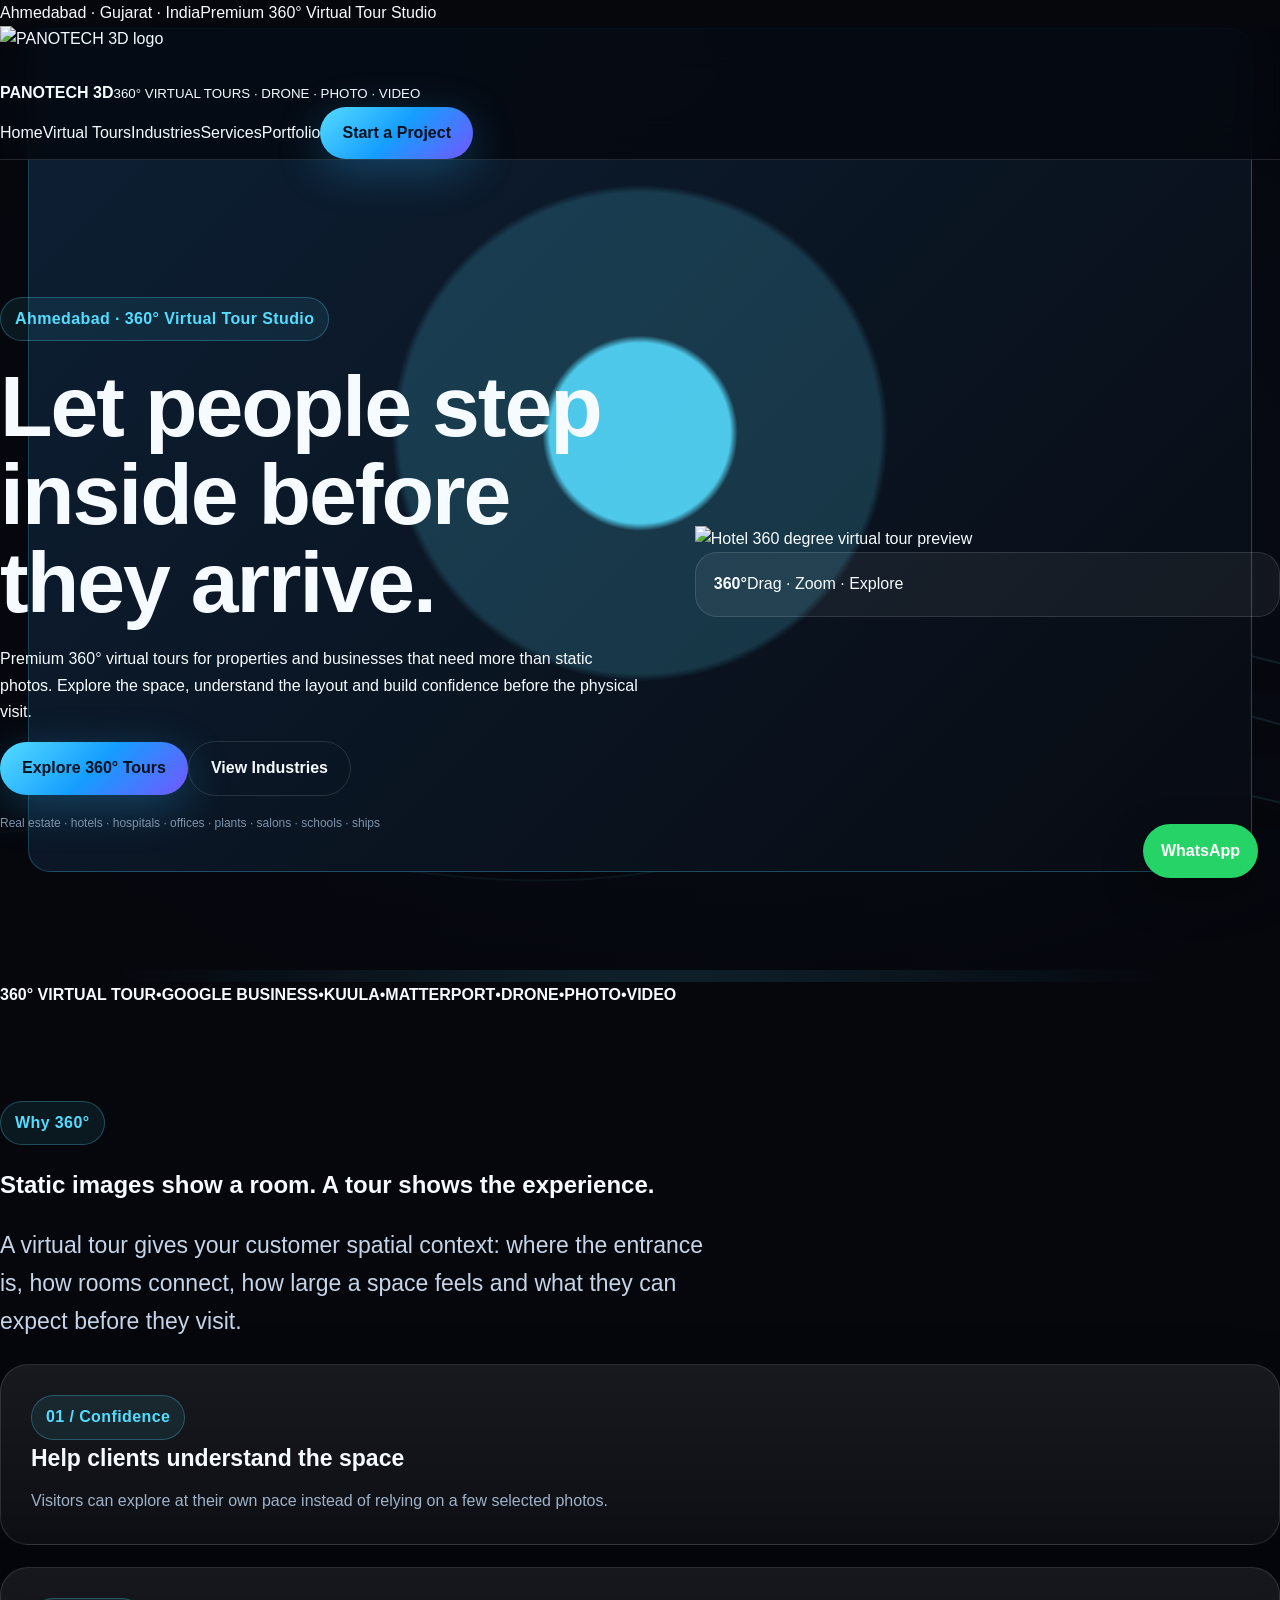
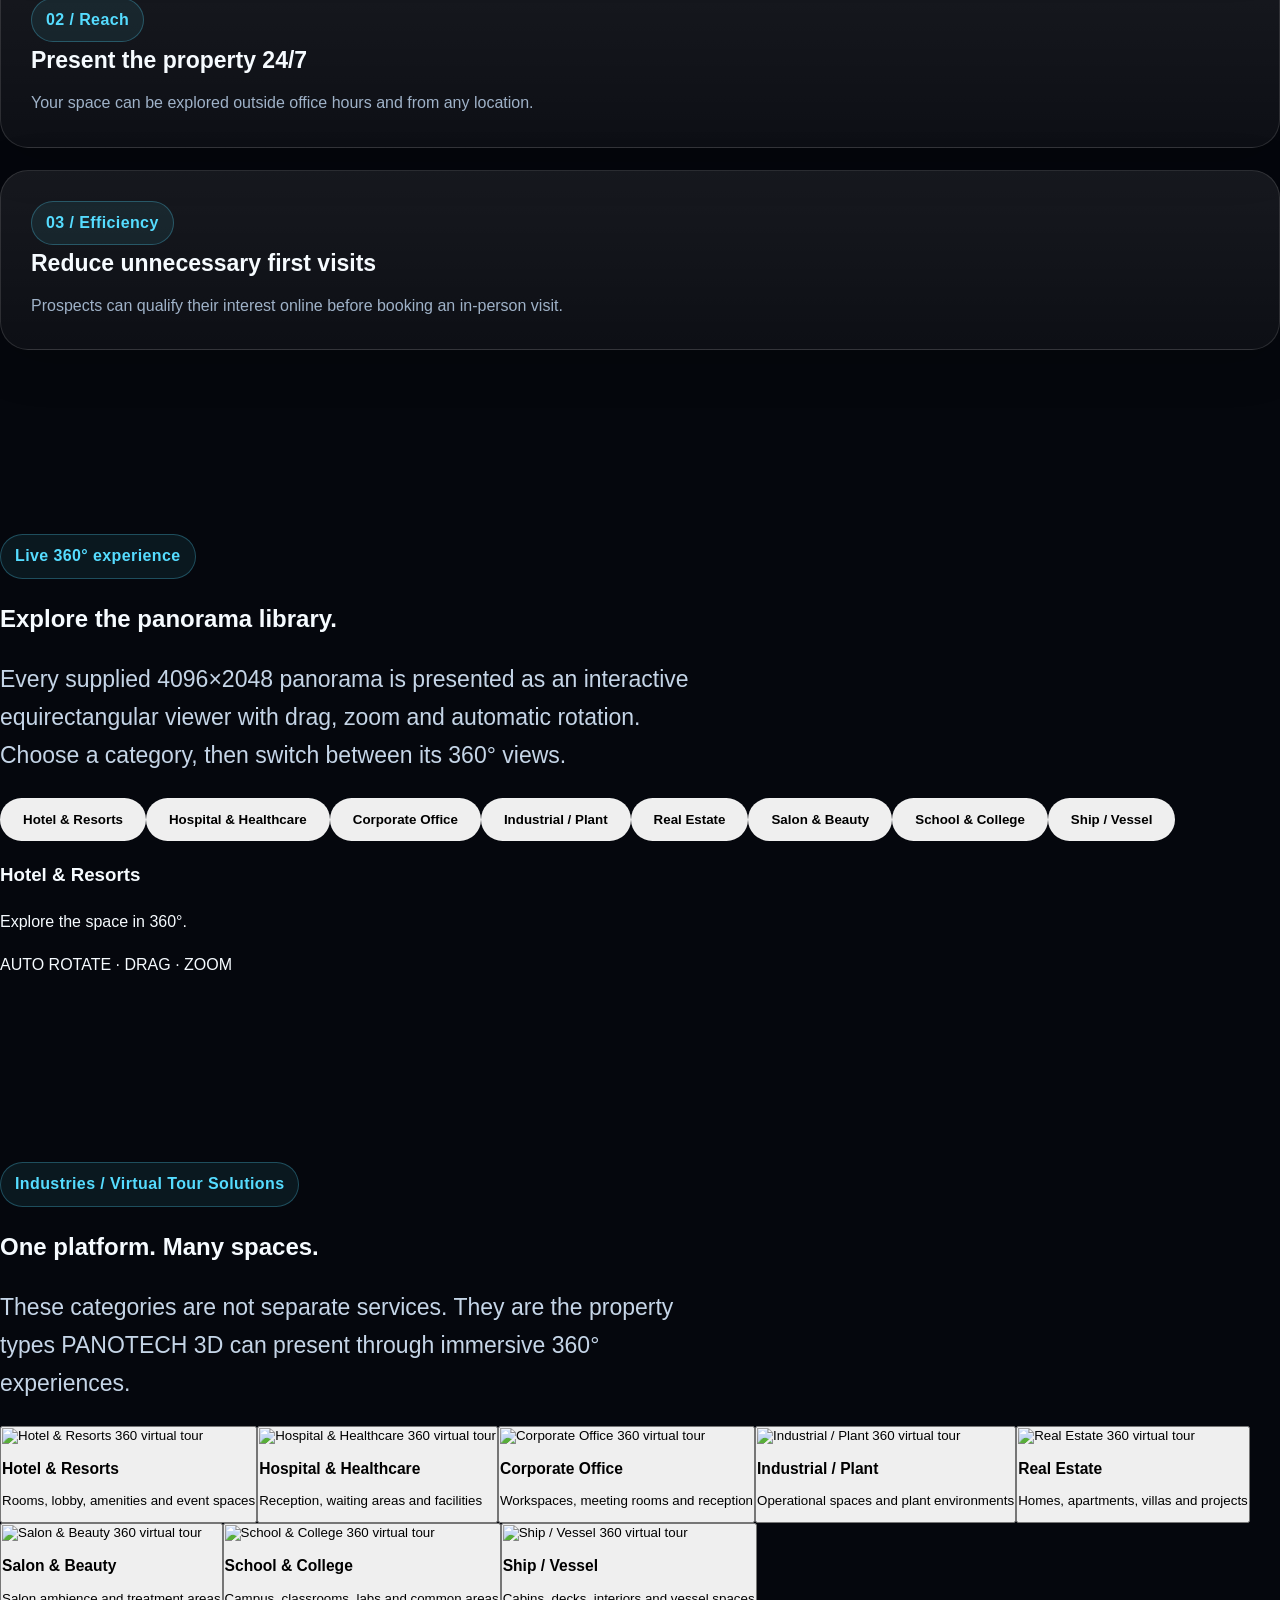
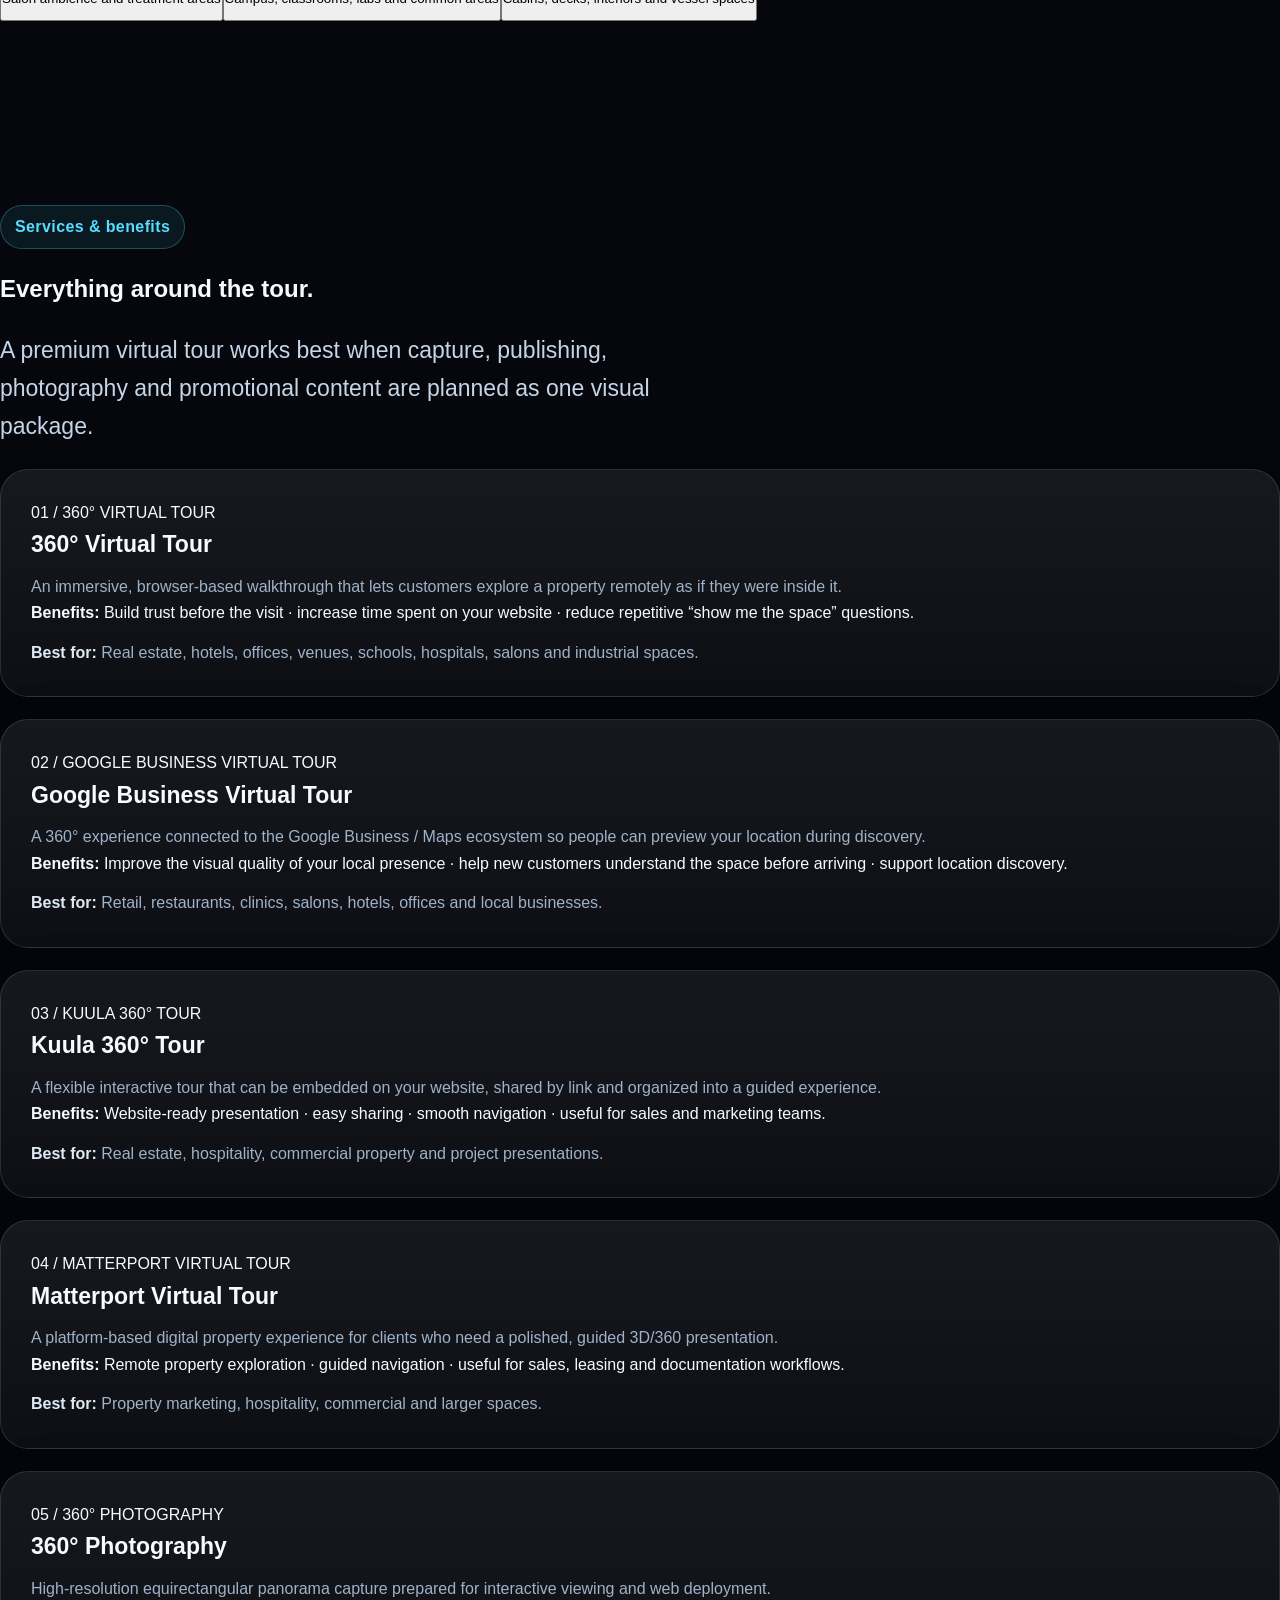
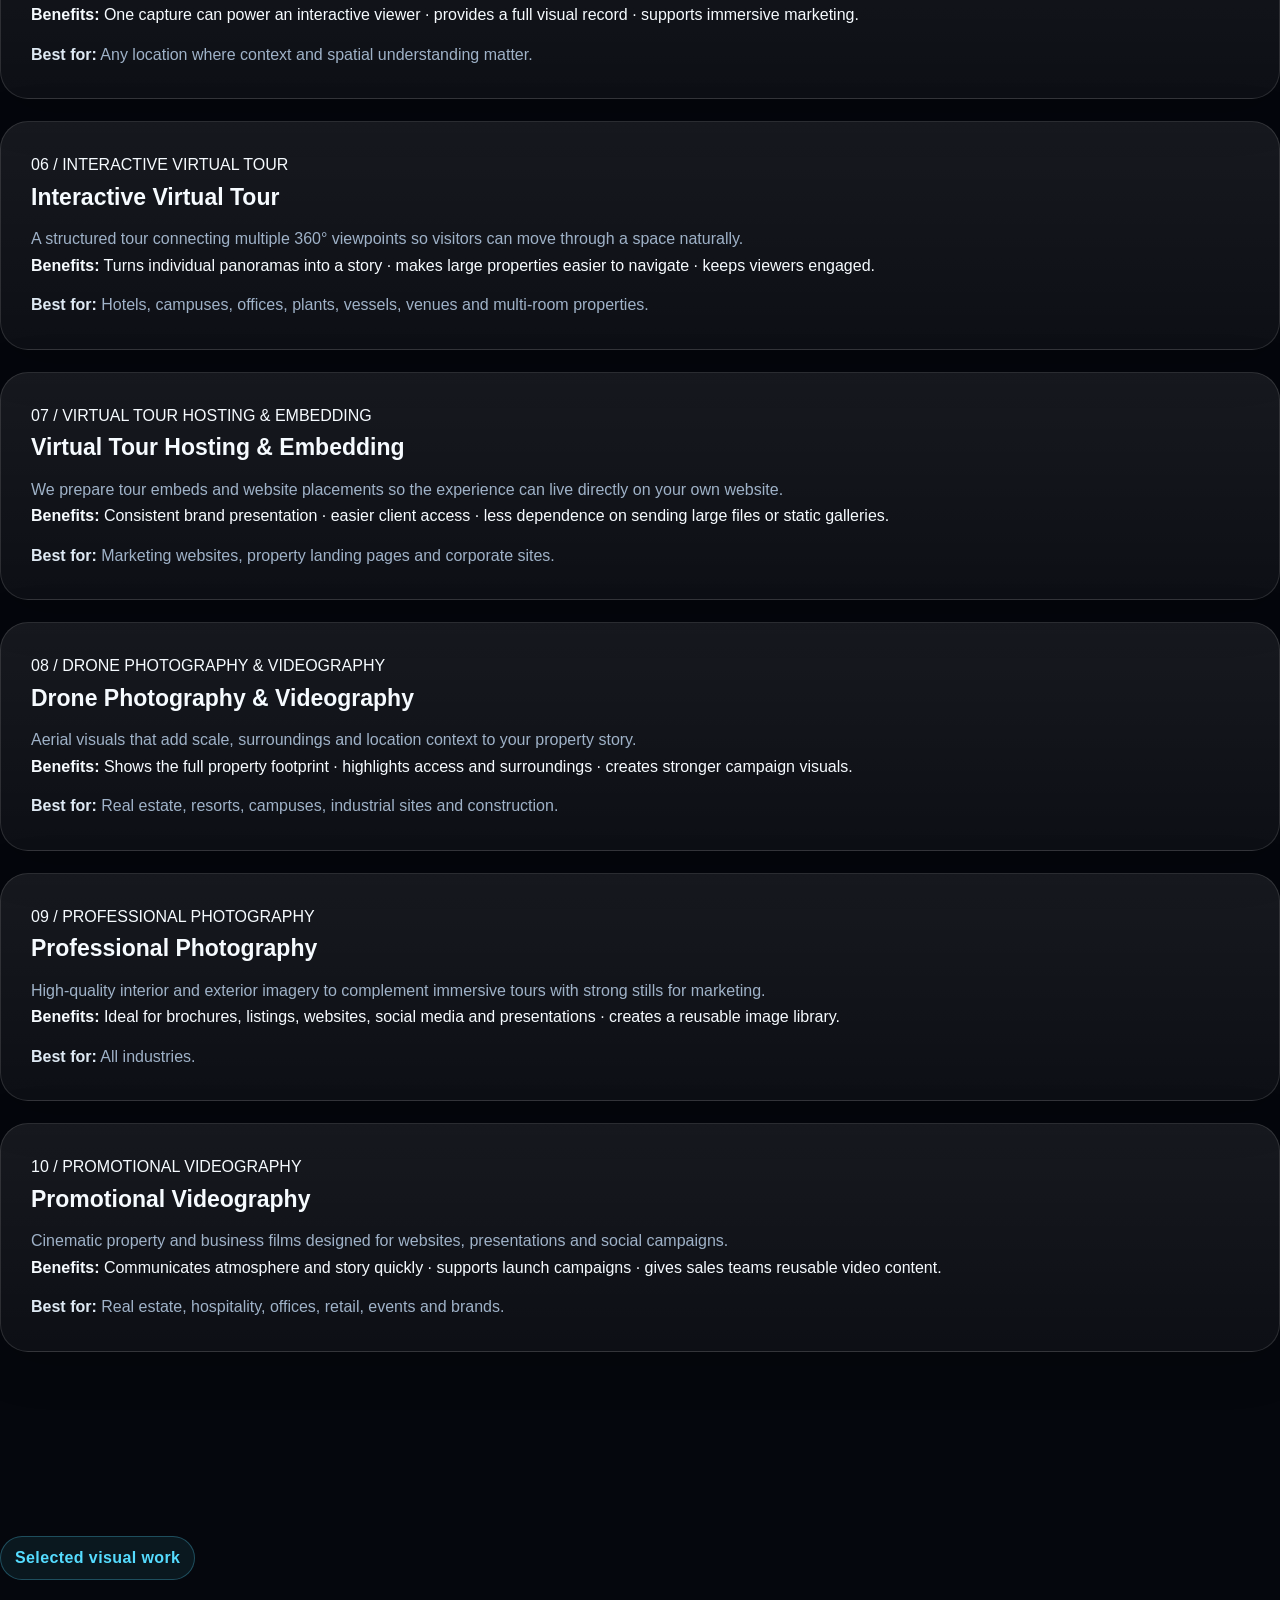
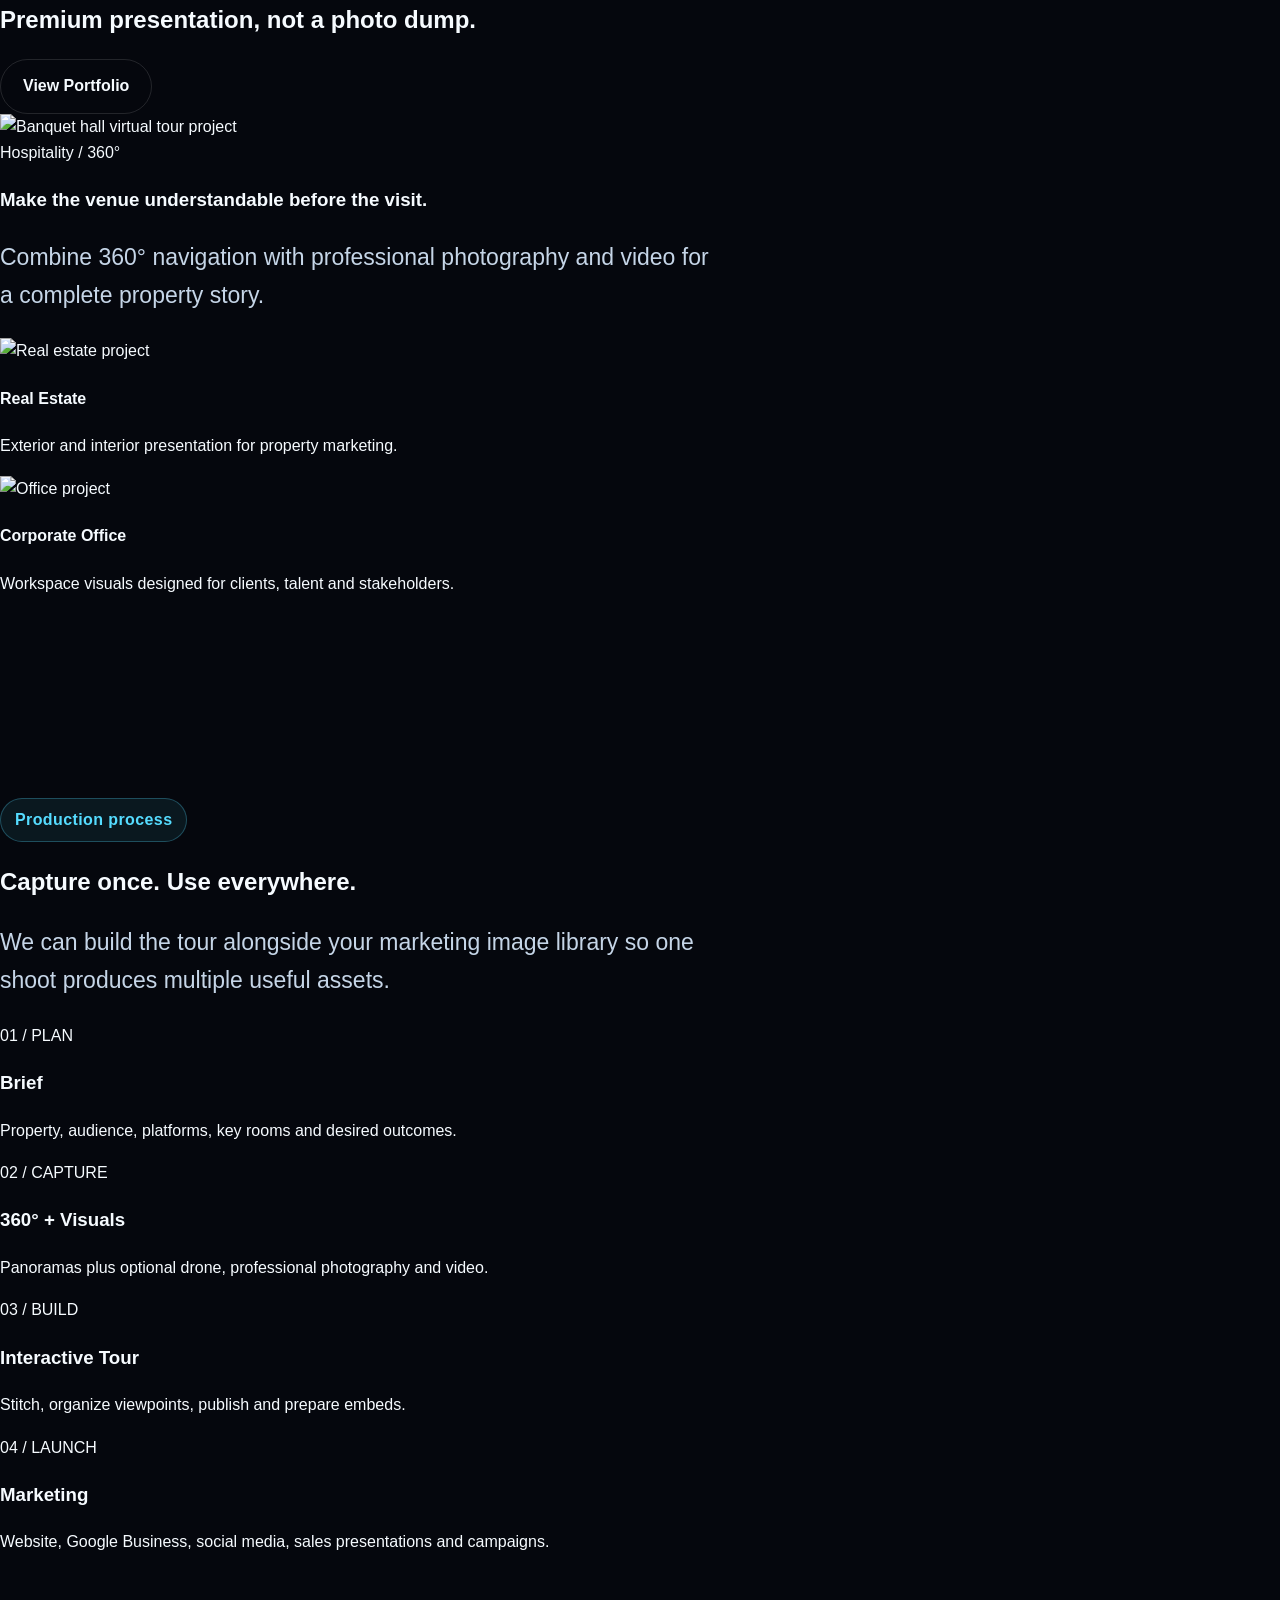
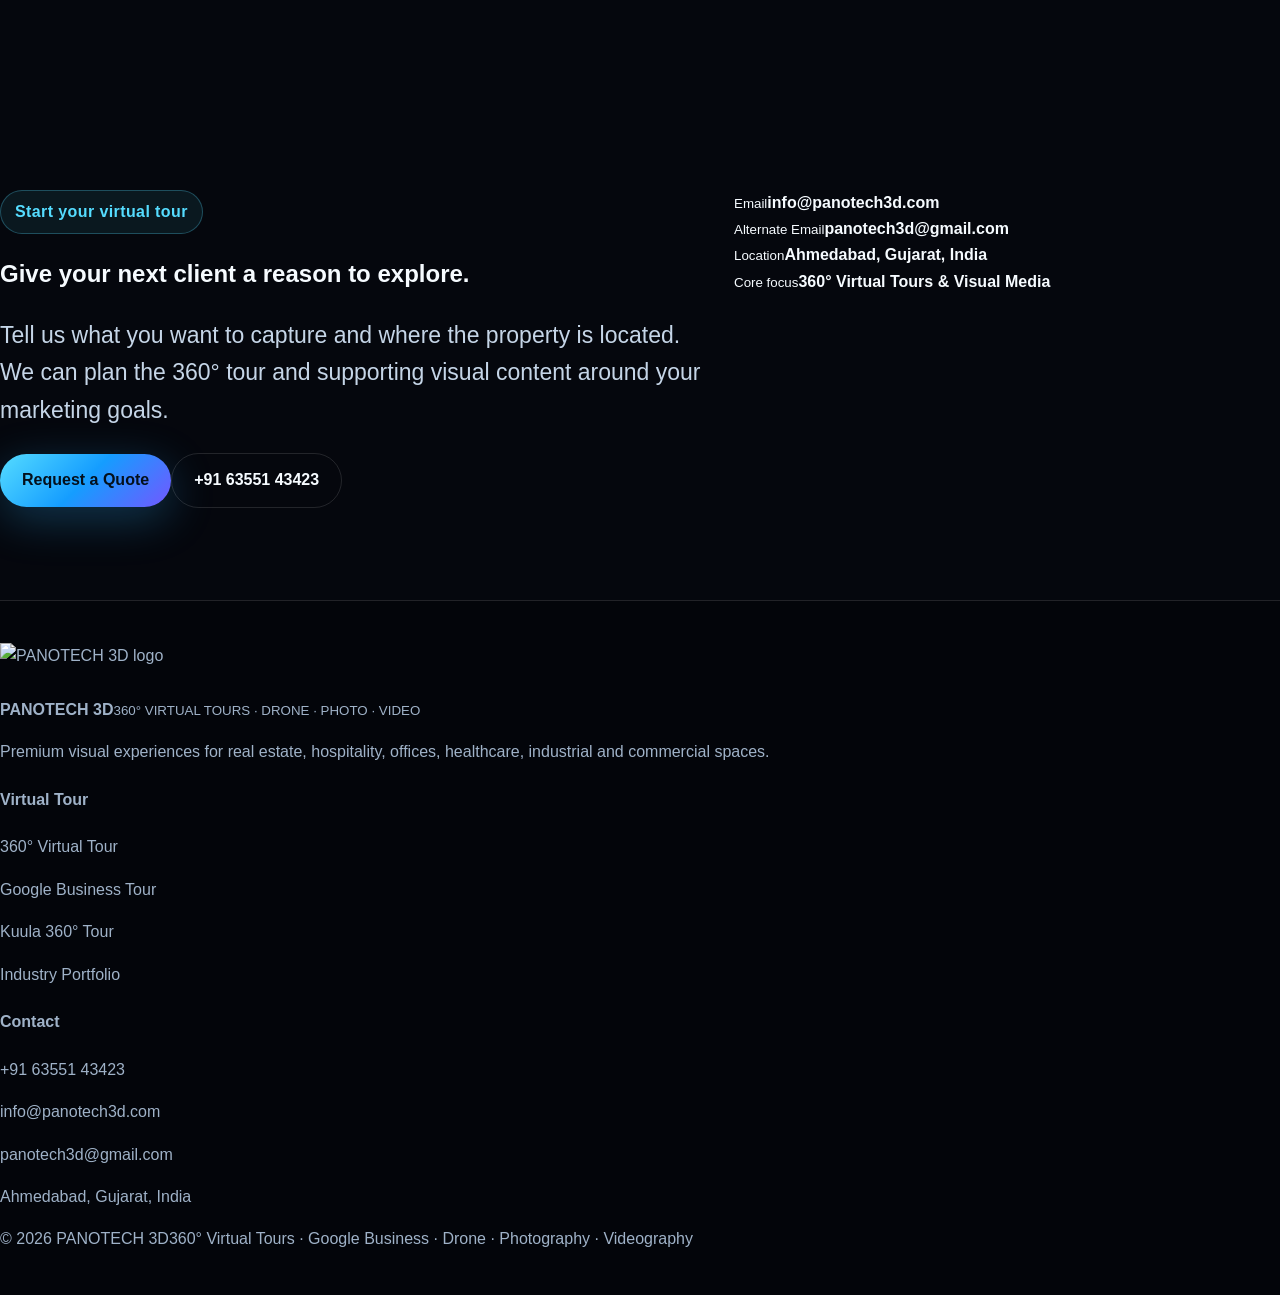
==== commit ac043a90: "Add files via upload" ====
--- a/index.html
+++ b/index.html
@@ -1,11 +1,11 @@
-<!doctype html><html lang="en"><head><meta charset="utf-8"><meta name="viewport" content="width=device-width,initial-scale=1"><title>PANOTECH 3D | 360° Virtual Tours Ahmedabad | Google, Kuula & Interactive Tours</title><meta name="description" content="PANOTECH 3D Ahmedabad creates 360° virtual tours for hotels, hospitals, offices, plants, real estate, salons, schools and vessels, plus Google Business, Kuula, drone, photography and video services."><meta name="keywords" content="360 virtual tour Ahmedabad, virtual tour company Ahmedabad, Google Business virtual tour, Kuula 360 tour, Matterport, real estate virtual tour Ahmedabad, hotel virtual tour, hospital virtual tour"><link rel="canonical" href="https://www.panotech3d.com/"><meta name="theme-color" content="#06101c"><link rel="icon" href="assets/projects/Panotech3D_Logo.png"><link rel="stylesheet" href="https://cdn.jsdelivr.net/npm/pannellum@2.5.6/build/pannellum.css"><link rel="stylesheet" href="assets/site.css"></head><body><div class="top"><div class="wrap"><span>Ahmedabad · Gujarat · India</span><span>Premium 360° Virtual Tour Studio</span></div></div><header class="header"><div class="wrap nav"><a class="brand" href="index.html"><img src="assets/projects/Panotech3D_Logo.png" alt="PANOTECH 3D logo"><span><b>PANOTECH 3D</b><small>360° VIRTUAL TOURS · DRONE · PHOTO · VIDEO</small></span></a><nav class="links"><a href="index.html">Home</a><a href="#virtual-tours">Virtual Tours</a><a href="#industries">Industries</a><a href="services.html">Services</a><a href="portfolio.html">Portfolio</a><a href="contact.html" class="btn primary">Start a Project</a></nav></div></header>
+<!doctype html><html lang="en"><head><meta charset="utf-8"><meta name="viewport" content="width=device-width,initial-scale=1"><title>PANOTECH 3D | 360° Virtual Tours Ahmedabad | Google, Kuula & Interactive Tours</title><meta name="description" content="PANOTECH 3D Ahmedabad creates 360° virtual tours for hotels, hospitals, offices, plants, real estate, salons, schools and vessels, plus Google Business, Kuula, drone, photography and video services."><meta name="keywords" content="360 virtual tour Ahmedabad, virtual tour company Ahmedabad, Google Business virtual tour, Kuula 360 tour, Matterport, real estate virtual tour Ahmedabad, hotel virtual tour, hospital virtual tour"><link rel="canonical" href="https://www.panotech3d.com/"><meta name="theme-color" content="#06101c"><link rel="icon" href="assets/images/projects/Panotech3D_Logo.png"><link rel="stylesheet" href="https://cdn.jsdelivr.net/npm/pannellum@2.5.6/build/pannellum.css"><link rel="stylesheet" href="assets/css/style.css"></head><body><div class="top"><div class="wrap"><span>Ahmedabad · Gujarat · India</span><span>Premium 360° Virtual Tour Studio</span></div></div><header class="header"><div class="wrap nav"><a class="brand" href="index.html"><img src="assets/images/projects/Panotech3D_Logo.png" alt="PANOTECH 3D logo"><span><b>PANOTECH 3D</b><small>360° VIRTUAL TOURS · DRONE · PHOTO · VIDEO</small></span></a><nav class="links"><a href="index.html">Home</a><a href="#virtual-tours">Virtual Tours</a><a href="#industries">Industries</a><a href="services.html">Services</a><a href="portfolio.html">Portfolio</a><a href="contact.html" class="btn primary">Start a Project</a></nav></div></header>
 <section class="hero"><div class="wrap hero-grid"><div><div class="eyebrow">Ahmedabad · 360° Virtual Tour Studio</div><h1>Let people <span>step inside</span> before they arrive.</h1><p>Premium 360° virtual tours for properties and businesses that need more than static photos. Explore the space, understand the layout and build confidence before the physical visit.</p><div class="actions"><a class="btn primary" href="#virtual-tours">Explore 360° Tours</a><a class="btn" href="#industries">View Industries</a></div><p style="font-size:12px;color:#7e93a9;margin-top:18px">Real estate · hotels · hospitals · offices · plants · salons · schools · ships</p></div><div style="position:relative"><div class="hero-img"><img src="assets/360/hotel/pano-1.jpg" alt="Hotel 360 degree virtual tour preview"></div><div class="stat"><strong>360°</strong><span>Drag · Zoom · Explore</span></div></div></div></section>
 <div class="ticker"><div class="wrap"><span><b>360° VIRTUAL TOUR</b></span><span>•</span><span><b>GOOGLE BUSINESS</b></span><span>•</span><span><b>KUULA</b></span><span>•</span><span><b>MATTERPORT</b></span><span>•</span><span><b>DRONE</b></span><span>•</span><span><b>PHOTO</b></span><span>•</span><span><b>VIDEO</b></span></div></div>
 <section class="section"><div class="wrap"><div class="head"><div><div class="eyebrow">Why 360°</div><h2>Static images show a room. A tour shows the experience.</h2></div><p class="lead">A virtual tour gives your customer spatial context: where the entrance is, how rooms connect, how large a space feels and what they can expect before they visit.</p></div><div class="grid g3"><article class="card"><div class="eyebrow">01 / Confidence</div><h3>Help clients understand the space</h3><p>Visitors can explore at their own pace instead of relying on a few selected photos.</p></article><article class="card"><div class="eyebrow">02 / Reach</div><h3>Present the property 24/7</h3><p>Your space can be explored outside office hours and from any location.</p></article><article class="card"><div class="eyebrow">03 / Efficiency</div><h3>Reduce unnecessary first visits</h3><p>Prospects can qualify their interest online before booking an in-person visit.</p></article></div></div></section>
 <section class="section dark" id="virtual-tours"><div class="wrap"><div class="head"><div><div class="eyebrow">Live 360° experience</div><h2>Explore the panorama library.</h2></div><p class="lead">Every supplied 4096×2048 panorama is presented as an interactive equirectangular viewer with drag, zoom and automatic rotation. Choose a category, then switch between its 360° views.</p></div><div id="panoFiles-hotel"><span data-file="pano-1.jpg"></span><span data-file="pano-2.jpg"></span><span data-file="pano-3.jpg"></span><span data-file="pano-4.jpg"></span><span data-file="pano-5.jpg"></span><span data-file="pano-6.jpg"></span><span data-file="pano-7.jpg"></span></div><div id="panoFiles-hospital"><span data-file="pano-1.jpg"></span><span data-file="pano-2.jpg"></span><span data-file="pano-3.jpg"></span><span data-file="pano-4.jpg"></span><span data-file="pano-5.jpg"></span></div><div id="panoFiles-office"><span data-file="pano-1.jpg"></span><span data-file="pano-2.jpg"></span><span data-file="pano-3.jpg"></span><span data-file="pano-4.jpg"></span></div><div id="panoFiles-plant"><span data-file="pano-1.jpg"></span><span data-file="pano-2.jpg"></span><span data-file="pano-3.jpg"></span><span data-file="pano-4.jpg"></span></div><div id="panoFiles-real-estate"></div><div id="panoFiles-salon"><span data-file="pano-1.jpg"></span><span data-file="pano-2.jpg"></span></div><div id="panoFiles-school"><span data-file="pano-1.jpg"></span><span data-file="pano-2.jpg"></span><span data-file="pano-3.jpg"></span><span data-file="pano-4.jpg"></span><span data-file="pano-5.jpg"></span><span data-file="pano-6.jpg"></span><span data-file="pano-7.jpg"></span><span data-file="pano-8.jpg"></span></div><div id="panoFiles-ship-vessel"><span data-file="pano-1.jpg"></span><span data-file="pano-2.jpg"></span><span data-file="pano-3.jpg"></span><span data-file="pano-4.jpg"></span><span data-file="pano-5.jpg"></span><span data-file="pano-6.jpg"></span></div><div class="viewer-tabs"><button class="btn tab active" data-key="hotel" onclick="selectIndustry('hotel')">Hotel & Resorts</button><button class="btn tab " data-key="hospital" onclick="selectIndustry('hospital')">Hospital & Healthcare</button><button class="btn tab " data-key="office" onclick="selectIndustry('office')">Corporate Office</button><button class="btn tab " data-key="plant" onclick="selectIndustry('plant')">Industrial / Plant</button><button class="btn tab " data-key="real-estate" onclick="selectIndustry('real-estate')">Real Estate</button><button class="btn tab " data-key="salon" onclick="selectIndustry('salon')">Salon & Beauty</button><button class="btn tab " data-key="school" onclick="selectIndustry('school')">School & College</button><button class="btn tab " data-key="ship-vessel" onclick="selectIndustry('ship-vessel')">Ship / Vessel</button></div><div class="viewer"><div class="viewer-top"><div><h3 id="viewerTitle">Hotel & Resorts</h3><p id="viewerDesc">Explore the space in 360°.</p></div><span class="tag">AUTO ROTATE · DRAG · ZOOM</span></div><div id="pano" class="pano"></div><div class="thumbs" id="thumbs"></div></div></div></section>
-<section class="section" id="industries"><div class="wrap"><div class="head"><div><div class="eyebrow">Industries / Virtual Tour Solutions</div><h2>One platform. Many spaces.</h2></div><p class="lead">These categories are not separate services. They are the property types PANOTECH 3D can present through immersive 360° experiences.</p></div><div class="industries"><button class="industry" style="padding:0;text-align:left" onclick="document.getElementById('virtual-tours').scrollIntoView({behavior:'smooth'});selectIndustry('hotel')"><img src="assets/360/hotel/pano-1.jpg" alt="Hotel & Resorts 360 virtual tour"><div class="copy"><h3>Hotel & Resorts</h3><p>Rooms, lobby, amenities and event spaces</p></div></button><button class="industry" style="padding:0;text-align:left" onclick="document.getElementById('virtual-tours').scrollIntoView({behavior:'smooth'});selectIndustry('hospital')"><img src="assets/360/hospital/pano-1.jpg" alt="Hospital & Healthcare 360 virtual tour"><div class="copy"><h3>Hospital & Healthcare</h3><p>Reception, waiting areas and facilities</p></div></button><button class="industry" style="padding:0;text-align:left" onclick="document.getElementById('virtual-tours').scrollIntoView({behavior:'smooth'});selectIndustry('office')"><img src="assets/360/office/pano-1.jpg" alt="Corporate Office 360 virtual tour"><div class="copy"><h3>Corporate Office</h3><p>Workspaces, meeting rooms and reception</p></div></button><button class="industry" style="padding:0;text-align:left" onclick="document.getElementById('virtual-tours').scrollIntoView({behavior:'smooth'});selectIndustry('plant')"><img src="assets/360/plant/pano-1.jpg" alt="Industrial / Plant 360 virtual tour"><div class="copy"><h3>Industrial / Plant</h3><p>Operational spaces and plant environments</p></div></button><button class="industry" style="padding:0;text-align:left" onclick="document.getElementById('virtual-tours').scrollIntoView({behavior:'smooth'});selectIndustry('real-estate')"><img src="assets/projects/real-estate-exterior.png" alt="Real Estate 360 virtual tour"><div class="copy"><h3>Real Estate</h3><p>Homes, apartments, villas and projects</p></div></button><button class="industry" style="padding:0;text-align:left" onclick="document.getElementById('virtual-tours').scrollIntoView({behavior:'smooth'});selectIndustry('salon')"><img src="assets/360/salon/pano-1.jpg" alt="Salon & Beauty 360 virtual tour"><div class="copy"><h3>Salon & Beauty</h3><p>Salon ambience and treatment areas</p></div></button><button class="industry" style="padding:0;text-align:left" onclick="document.getElementById('virtual-tours').scrollIntoView({behavior:'smooth'});selectIndustry('school')"><img src="assets/360/school/pano-1.jpg" alt="School & College 360 virtual tour"><div class="copy"><h3>School & College</h3><p>Campus, classrooms, labs and common areas</p></div></button><button class="industry" style="padding:0;text-align:left" onclick="document.getElementById('virtual-tours').scrollIntoView({behavior:'smooth'});selectIndustry('ship-vessel')"><img src="assets/360/ship-vessel/pano-1.jpg" alt="Ship / Vessel 360 virtual tour"><div class="copy"><h3>Ship / Vessel</h3><p>Cabins, decks, interiors and vessel spaces</p></div></button></div></div></section>
+<section class="section" id="industries"><div class="wrap"><div class="head"><div><div class="eyebrow">Industries / Virtual Tour Solutions</div><h2>One platform. Many spaces.</h2></div><p class="lead">These categories are not separate services. They are the property types PANOTECH 3D can present through immersive 360° experiences.</p></div><div class="industries"><button class="industry" style="padding:0;text-align:left" onclick="document.getElementById('virtual-tours').scrollIntoView({behavior:'smooth'});selectIndustry('hotel')"><img src="assets/360/hotel/pano-1.jpg" alt="Hotel & Resorts 360 virtual tour"><div class="copy"><h3>Hotel & Resorts</h3><p>Rooms, lobby, amenities and event spaces</p></div></button><button class="industry" style="padding:0;text-align:left" onclick="document.getElementById('virtual-tours').scrollIntoView({behavior:'smooth'});selectIndustry('hospital')"><img src="assets/360/hospital/pano-1.jpg" alt="Hospital & Healthcare 360 virtual tour"><div class="copy"><h3>Hospital & Healthcare</h3><p>Reception, waiting areas and facilities</p></div></button><button class="industry" style="padding:0;text-align:left" onclick="document.getElementById('virtual-tours').scrollIntoView({behavior:'smooth'});selectIndustry('office')"><img src="assets/360/office/pano-1.jpg" alt="Corporate Office 360 virtual tour"><div class="copy"><h3>Corporate Office</h3><p>Workspaces, meeting rooms and reception</p></div></button><button class="industry" style="padding:0;text-align:left" onclick="document.getElementById('virtual-tours').scrollIntoView({behavior:'smooth'});selectIndustry('plant')"><img src="assets/360/plant/pano-1.jpg" alt="Industrial / Plant 360 virtual tour"><div class="copy"><h3>Industrial / Plant</h3><p>Operational spaces and plant environments</p></div></button><button class="industry" style="padding:0;text-align:left" onclick="document.getElementById('virtual-tours').scrollIntoView({behavior:'smooth'});selectIndustry('real-estate')"><img src="assets/images/projects/real-estate-exterior.png" alt="Real Estate 360 virtual tour"><div class="copy"><h3>Real Estate</h3><p>Homes, apartments, villas and projects</p></div></button><button class="industry" style="padding:0;text-align:left" onclick="document.getElementById('virtual-tours').scrollIntoView({behavior:'smooth'});selectIndustry('salon')"><img src="assets/360/salon/pano-1.jpg" alt="Salon & Beauty 360 virtual tour"><div class="copy"><h3>Salon & Beauty</h3><p>Salon ambience and treatment areas</p></div></button><button class="industry" style="padding:0;text-align:left" onclick="document.getElementById('virtual-tours').scrollIntoView({behavior:'smooth'});selectIndustry('school')"><img src="assets/360/school/pano-1.jpg" alt="School & College 360 virtual tour"><div class="copy"><h3>School & College</h3><p>Campus, classrooms, labs and common areas</p></div></button><button class="industry" style="padding:0;text-align:left" onclick="document.getElementById('virtual-tours').scrollIntoView({behavior:'smooth'});selectIndustry('ship-vessel')"><img src="assets/360/ship-vessel/pano-1.jpg" alt="Ship / Vessel 360 virtual tour"><div class="copy"><h3>Ship / Vessel</h3><p>Cabins, decks, interiors and vessel spaces</p></div></button></div></div></section>
 <section class="section dark"><div class="wrap"><div class="head"><div><div class="eyebrow">Services & benefits</div><h2>Everything around the tour.</h2></div><p class="lead">A premium virtual tour works best when capture, publishing, photography and promotional content are planned as one visual package.</p></div><div class="grid g3"><article class="card service"><div class="num">01 / 360° VIRTUAL TOUR</div><h3>360° Virtual Tour</h3><p>An immersive, browser-based walkthrough that lets customers explore a property remotely as if they were inside it.</p><div class="benefit"><b>Benefits:</b> Build trust before the visit · increase time spent on your website · reduce repetitive “show me the space” questions.</div><p style="margin-top:13px"><b style="color:#dfeaf4">Best for:</b> Real estate, hotels, offices, venues, schools, hospitals, salons and industrial spaces.</p></article><article class="card service"><div class="num">02 / GOOGLE BUSINESS VIRTUAL TOUR</div><h3>Google Business Virtual Tour</h3><p>A 360° experience connected to the Google Business / Maps ecosystem so people can preview your location during discovery.</p><div class="benefit"><b>Benefits:</b> Improve the visual quality of your local presence · help new customers understand the space before arriving · support location discovery.</div><p style="margin-top:13px"><b style="color:#dfeaf4">Best for:</b> Retail, restaurants, clinics, salons, hotels, offices and local businesses.</p></article><article class="card service"><div class="num">03 / KUULA 360° TOUR</div><h3>Kuula 360° Tour</h3><p>A flexible interactive tour that can be embedded on your website, shared by link and organized into a guided experience.</p><div class="benefit"><b>Benefits:</b> Website-ready presentation · easy sharing · smooth navigation · useful for sales and marketing teams.</div><p style="margin-top:13px"><b style="color:#dfeaf4">Best for:</b> Real estate, hospitality, commercial property and project presentations.</p></article><article class="card service"><div class="num">04 / MATTERPORT VIRTUAL TOUR</div><h3>Matterport Virtual Tour</h3><p>A platform-based digital property experience for clients who need a polished, guided 3D/360 presentation.</p><div class="benefit"><b>Benefits:</b> Remote property exploration · guided navigation · useful for sales, leasing and documentation workflows.</div><p style="margin-top:13px"><b style="color:#dfeaf4">Best for:</b> Property marketing, hospitality, commercial and larger spaces.</p></article><article class="card service"><div class="num">05 / 360° PHOTOGRAPHY</div><h3>360° Photography</h3><p>High-resolution equirectangular panorama capture prepared for interactive viewing and web deployment.</p><div class="benefit"><b>Benefits:</b> One capture can power an interactive viewer · provides a full visual record · supports immersive marketing.</div><p style="margin-top:13px"><b style="color:#dfeaf4">Best for:</b> Any location where context and spatial understanding matter.</p></article><article class="card service"><div class="num">06 / INTERACTIVE VIRTUAL TOUR</div><h3>Interactive Virtual Tour</h3><p>A structured tour connecting multiple 360° viewpoints so visitors can move through a space naturally.</p><div class="benefit"><b>Benefits:</b> Turns individual panoramas into a story · makes large properties easier to navigate · keeps viewers engaged.</div><p style="margin-top:13px"><b style="color:#dfeaf4">Best for:</b> Hotels, campuses, offices, plants, vessels, venues and multi-room properties.</p></article><article class="card service"><div class="num">07 / VIRTUAL TOUR HOSTING & EMBEDDING</div><h3>Virtual Tour Hosting & Embedding</h3><p>We prepare tour embeds and website placements so the experience can live directly on your own website.</p><div class="benefit"><b>Benefits:</b> Consistent brand presentation · easier client access · less dependence on sending large files or static galleries.</div><p style="margin-top:13px"><b style="color:#dfeaf4">Best for:</b> Marketing websites, property landing pages and corporate sites.</p></article><article class="card service"><div class="num">08 / DRONE PHOTOGRAPHY & VIDEOGRAPHY</div><h3>Drone Photography & Videography</h3><p>Aerial visuals that add scale, surroundings and location context to your property story.</p><div class="benefit"><b>Benefits:</b> Shows the full property footprint · highlights access and surroundings · creates stronger campaign visuals.</div><p style="margin-top:13px"><b style="color:#dfeaf4">Best for:</b> Real estate, resorts, campuses, industrial sites and construction.</p></article><article class="card service"><div class="num">09 / PROFESSIONAL PHOTOGRAPHY</div><h3>Professional Photography</h3><p>High-quality interior and exterior imagery to complement immersive tours with strong stills for marketing.</p><div class="benefit"><b>Benefits:</b> Ideal for brochures, listings, websites, social media and presentations · creates a reusable image library.</div><p style="margin-top:13px"><b style="color:#dfeaf4">Best for:</b> All industries.</p></article><article class="card service"><div class="num">10 / PROMOTIONAL VIDEOGRAPHY</div><h3>Promotional Videography</h3><p>Cinematic property and business films designed for websites, presentations and social campaigns.</p><div class="benefit"><b>Benefits:</b> Communicates atmosphere and story quickly · supports launch campaigns · gives sales teams reusable video content.</div><p style="margin-top:13px"><b style="color:#dfeaf4">Best for:</b> Real estate, hospitality, offices, retail, events and brands.</p></article></div></div></section>
-<section class="section"><div class="wrap"><div class="head"><div><div class="eyebrow">Selected visual work</div><h2>Premium presentation, not a photo dump.</h2></div><a class="btn" href="portfolio.html">View Portfolio</a></div><div class="project-grid"><article class="project-main"><img src="assets/projects/banquet-hall.png" alt="Banquet hall virtual tour project"><div class="project-copy"><span class="tag">Hospitality / 360°</span><h3>Make the venue understandable before the visit.</h3><p class="lead">Combine 360° navigation with professional photography and video for a complete property story.</p></div></article><div class="stack"><article class="project-small"><img src="assets/projects/real-estate-exterior.png" alt="Real estate project"><div><h4>Real Estate</h4><p>Exterior and interior presentation for property marketing.</p></div></article><article class="project-small"><img src="assets/projects/lounge-seating.png" alt="Office project"><div><h4>Corporate Office</h4><p>Workspace visuals designed for clients, talent and stakeholders.</p></div></article></div></div></div></section>
+<section class="section"><div class="wrap"><div class="head"><div><div class="eyebrow">Selected visual work</div><h2>Premium presentation, not a photo dump.</h2></div><a class="btn" href="portfolio.html">View Portfolio</a></div><div class="project-grid"><article class="project-main"><img src="assets/images/projects/banquet-hall.png" alt="Banquet hall virtual tour project"><div class="project-copy"><span class="tag">Hospitality / 360°</span><h3>Make the venue understandable before the visit.</h3><p class="lead">Combine 360° navigation with professional photography and video for a complete property story.</p></div></article><div class="stack"><article class="project-small"><img src="assets/images/projects/real-estate-exterior.png" alt="Real estate project"><div><h4>Real Estate</h4><p>Exterior and interior presentation for property marketing.</p></div></article><article class="project-small"><img src="assets/images/projects/lounge-seating.png" alt="Office project"><div><h4>Corporate Office</h4><p>Workspace visuals designed for clients, talent and stakeholders.</p></div></article></div></div></div></section>
 <section class="section paper"><div class="wrap"><div class="head"><div><div class="eyebrow">Production process</div><h2>Capture once. Use everywhere.</h2></div><p class="lead">We can build the tour alongside your marketing image library so one shoot produces multiple useful assets.</p></div><div class="process"><div class="step"><div class="n">01 / PLAN</div><h3>Brief</h3><p>Property, audience, platforms, key rooms and desired outcomes.</p></div><div class="step"><div class="n">02 / CAPTURE</div><h3>360° + Visuals</h3><p>Panoramas plus optional drone, professional photography and video.</p></div><div class="step"><div class="n">03 / BUILD</div><h3>Interactive Tour</h3><p>Stitch, organize viewpoints, publish and prepare embeds.</p></div><div class="step"><div class="n">04 / LAUNCH</div><h3>Marketing</h3><p>Website, Google Business, social media, sales presentations and campaigns.</p></div></div></div></section>
 <section class="section dark"><div class="wrap cta"><div class="cta-main"><div class="eyebrow">Start your virtual tour</div><h2>Give your next client a reason to explore.</h2><p class="lead">Tell us what you want to capture and where the property is located. We can plan the 360° tour and supporting visual content around your marketing goals.</p><div class="actions"><a class="btn primary" href="contact.html">Request a Quote</a><a class="btn" href="tel:+916355143423">+91 63551 43423</a></div></div><div class="contact"><div class="contact-row"><div><small>Email</small><b>info@panotech3d.com</b></div></div><div class="contact-row"><div><small>Alternate Email</small><b>panotech3d@gmail.com</b></div></div><div class="contact-row"><div><small>Location</small><b>Ahmedabad, Gujarat, India</b></div></div><div class="contact-row"><div><small>Core focus</small><b>360° Virtual Tours & Visual Media</b></div></div></div></div></section>
-</main><footer class="footer"><div class="wrap footgrid"><div><a class="brand" href="index.html"><img src="assets/projects/Panotech3D_Logo.png" alt="PANOTECH 3D logo"><span><b>PANOTECH 3D</b><small>360° VIRTUAL TOURS · DRONE · PHOTO · VIDEO</small></span></a><p>Premium visual experiences for real estate, hospitality, offices, healthcare, industrial and commercial spaces.</p></div><div><h4>Virtual Tour</h4><p><a href="#virtual-tours">360° Virtual Tour</a></p><p><a href="#virtual-tours">Google Business Tour</a></p><p><a href="#virtual-tours">Kuula 360° Tour</a></p><p><a href="#industries">Industry Portfolio</a></p></div><div><h4>Contact</h4><p><a href="tel:+916355143423">+91 63551 43423</a></p><p><a href="mailto:info@panotech3d.com">info@panotech3d.com</a></p><p><a href="mailto:panotech3d@gmail.com">panotech3d@gmail.com</a></p><p>Ahmedabad, Gujarat, India</p></div></div><div class="wrap bottom"><span>© 2026 PANOTECH 3D</span><span>360° Virtual Tours · Google Business · Drone · Photography · Videography</span></div></footer><div class="whatsapp"><a href="https://wa.me/916355143423">WhatsApp</a></div><script src="https://cdn.jsdelivr.net/npm/pannellum@2.5.6/build/pannellum.js"></script><script src="assets/site.js"></script></body></html>+</main><footer class="footer"><div class="wrap footgrid"><div><a class="brand" href="index.html"><img src="assets/images/projects/Panotech3D_Logo.png" alt="PANOTECH 3D logo"><span><b>PANOTECH 3D</b><small>360° VIRTUAL TOURS · DRONE · PHOTO · VIDEO</small></span></a><p>Premium visual experiences for real estate, hospitality, offices, healthcare, industrial and commercial spaces.</p></div><div><h4>Virtual Tour</h4><p><a href="#virtual-tours">360° Virtual Tour</a></p><p><a href="#virtual-tours">Google Business Tour</a></p><p><a href="#virtual-tours">Kuula 360° Tour</a></p><p><a href="#industries">Industry Portfolio</a></p></div><div><h4>Contact</h4><p><a href="tel:+916355143423">+91 63551 43423</a></p><p><a href="mailto:info@panotech3d.com">info@panotech3d.com</a></p><p><a href="mailto:panotech3d@gmail.com">panotech3d@gmail.com</a></p><p>Ahmedabad, Gujarat, India</p></div></div><div class="wrap bottom"><span>© 2026 PANOTECH 3D</span><span>360° Virtual Tours · Google Business · Drone · Photography · Videography</span></div></footer><div class="whatsapp"><a href="https://wa.me/916355143423">WhatsApp</a></div><script src="https://cdn.jsdelivr.net/npm/pannellum@2.5.6/build/pannellum.js"></script><script src="assets/js/script.js"></script></body></html>
--- a/assets/css/style.css
+++ b/assets/css/style.css
@@ -0,0 +1 @@
+:root{--bg:#05070d;--panel:#0b1220;--panel2:#0f1b2d;--text:#f6fbff;--muted:#9fb2c8;--cyan:#55dcff;--blue:#159dff;--violet:#7357ff;--line:rgba(255,255,255,.12);--shadow:0 24px 80px rgba(0,0,0,.45)}*{box-sizing:border-box}html{scroll-behavior:smooth}body{margin:0;font-family:Inter,Arial,sans-serif;background:var(--bg);color:var(--text);line-height:1.65}a{color:inherit;text-decoration:none}img{max-width:100%;display:block}.container{width:min(1180px,92%);margin:auto}.nav{position:sticky;top:0;z-index:99;background:rgba(5,7,13,.78);backdrop-filter:blur(20px);border-bottom:1px solid var(--line)}.navin{height:78px;display:flex;align-items:center;justify-content:space-between}.brand img{height:54px}.menu{display:flex;gap:28px;color:#d7e7f8;font-weight:600}.menu a:hover{color:var(--cyan)}.btn{display:inline-flex;align-items:center;justify-content:center;gap:10px;padding:13px 22px;border-radius:999px;font-weight:800;border:1px solid var(--line);transition:.25s}.btn.primary{background:linear-gradient(135deg,var(--cyan),var(--blue),var(--violet));color:#04101c;border:0;box-shadow:0 12px 45px rgba(45,180,255,.28)}.btn.ghost{background:rgba(255,255,255,.06);color:var(--text)}.btn:hover{transform:translateY(-2px)}.hero{min-height:calc(100vh - 78px);display:flex;align-items:center;position:relative;overflow:hidden;background:linear-gradient(90deg,rgba(5,7,13,.95),rgba(5,7,13,.70)),url('../images/hero.svg') center/cover}.hero:after{content:"";position:absolute;inset:auto -20% -35% -20%;height:300px;background:radial-gradient(circle,var(--cyan),transparent 60%);opacity:.15}.hero-grid{display:grid;grid-template-columns:1.05fr .95fr;gap:48px;align-items:center;position:relative;z-index:2}.eyebrow{display:inline-flex;padding:8px 14px;border-radius:999px;border:1px solid rgba(85,220,255,.28);background:rgba(85,220,255,.08);color:var(--cyan);font-weight:800;letter-spacing:.4px}.hero h1{font-size:clamp(42px,7vw,86px);line-height:1.02;margin:22px 0 20px;letter-spacing:-2px}.grad{background:linear-gradient(135deg,var(--cyan),#fff,var(--violet));-webkit-background-clip:text;color:transparent}.lead{font-size:clamp(18px,2vw,23px);color:#c5d5e7;max-width:720px}.cta{display:flex;gap:14px;flex-wrap:wrap;margin-top:34px}.stats{display:grid;grid-template-columns:repeat(3,1fr);gap:14px;margin-top:38px}.stat{padding:18px;border:1px solid var(--line);background:rgba(255,255,255,.055);border-radius:22px}.stat b{font-size:28px;color:var(--cyan);display:block}.mock{padding:18px;border-radius:34px;background:linear-gradient(135deg,rgba(85,220,255,.25),rgba(115,87,255,.18));border:1px solid rgba(255,255,255,.16);box-shadow:var(--shadow)}.screen{aspect-ratio:4/3;border-radius:24px;background:rgba(4,9,18,.86);border:1px solid var(--line);position:relative;overflow:hidden}.pano{position:absolute;inset:28px;border-radius:22px;background:radial-gradient(circle at 50% 48%,rgba(85,220,255,.9) 0 12%,rgba(85,220,255,.18) 13% 32%,transparent 33%),linear-gradient(135deg,#0d2035,#080b12);border:1px solid rgba(85,220,255,.25)}.dot{position:absolute;width:16px;height:16px;border-radius:50%;background:var(--cyan);box-shadow:0 0 30px var(--cyan)}.d1{left:25%;top:36%}.d2{right:25%;top:55%}.d3{left:48%;bottom:18%}section{padding:92px 0}.section-title{font-size:clamp(32px,4vw,54px);line-height:1.08;margin:0 0 18px;text-align:center}.section-sub{color:var(--muted);text-align:center;max-width:760px;margin:0 auto 44px;font-size:18px}.grid{display:grid;gap:22px}.cards{grid-template-columns:repeat(3,1fr)}.card{padding:30px;border-radius:28px;background:linear-gradient(180deg,rgba(255,255,255,.075),rgba(255,255,255,.035));border:1px solid var(--line);box-shadow:0 10px 50px rgba(0,0,0,.18)}.icon{width:54px;height:54px;border-radius:18px;display:grid;place-items:center;background:linear-gradient(135deg,var(--cyan),var(--violet));color:#061018;font-size:26px;margin-bottom:18px}.card h3{font-size:23px;margin:0 0 10px}.card p{color:var(--muted);margin:0}.split{display:grid;grid-template-columns:1fr 1fr;gap:38px;align-items:center}.panel{padding:36px;border-radius:32px;background:var(--panel);border:1px solid var(--line);box-shadow:var(--shadow)}.list{display:grid;gap:14px;margin-top:22px}.list div{padding:14px 16px;border-radius:16px;background:rgba(255,255,255,.055);border:1px solid var(--line);color:#dcecff}.portfolio{grid-template-columns:repeat(2,1fr)}.project{min-height:280px;border-radius:30px;overflow:hidden;position:relative;border:1px solid var(--line);background:linear-gradient(135deg,#122b43,#0a0e17)}.project:before{content:"";position:absolute;inset:0;background:radial-gradient(circle at 70% 30%,rgba(85,220,255,.38),transparent 35%),radial-gradient(circle at 20% 70%,rgba(115,87,255,.32),transparent 35%)}.project div{position:absolute;inset:auto 22px 22px 22px;padding:20px;border-radius:22px;background:rgba(5,7,13,.72);backdrop-filter:blur(14px);border:1px solid var(--line)}.process{grid-template-columns:repeat(4,1fr)}.step{position:relative}.step b{font-size:44px;color:rgba(85,220,255,.32)}.faq{max-width:900px;margin:auto}.faq details{background:rgba(255,255,255,.055);border:1px solid var(--line);border-radius:18px;padding:18px 22px;margin:12px 0}.faq summary{cursor:pointer;font-weight:800}.faq p{color:var(--muted)}.contact-box{display:grid;grid-template-columns:1fr 1fr;gap:24px}.field{width:100%;padding:15px 16px;border-radius:15px;background:#07101c;border:1px solid var(--line);color:var(--text);margin-bottom:12px}footer{padding:42px 0;border-top:1px solid var(--line);color:var(--muted);background:#03050a}.foot{display:flex;justify-content:space-between;gap:18px;flex-wrap:wrap}.whatsapp{position:fixed;right:22px;bottom:22px;z-index:100;background:#25d366;color:white;border-radius:999px;padding:14px 18px;font-weight:900;box-shadow:0 16px 40px rgba(0,0,0,.35)}@media(max-width:900px){.menu{display:none}.hero-grid,.split,.contact-box{grid-template-columns:1fr}.cards,.portfolio,.process{grid-template-columns:1fr}.stats{grid-template-columns:1fr}.hero{padding:70px 0}.hero h1{letter-spacing:-1px}.mock{display:none}} 
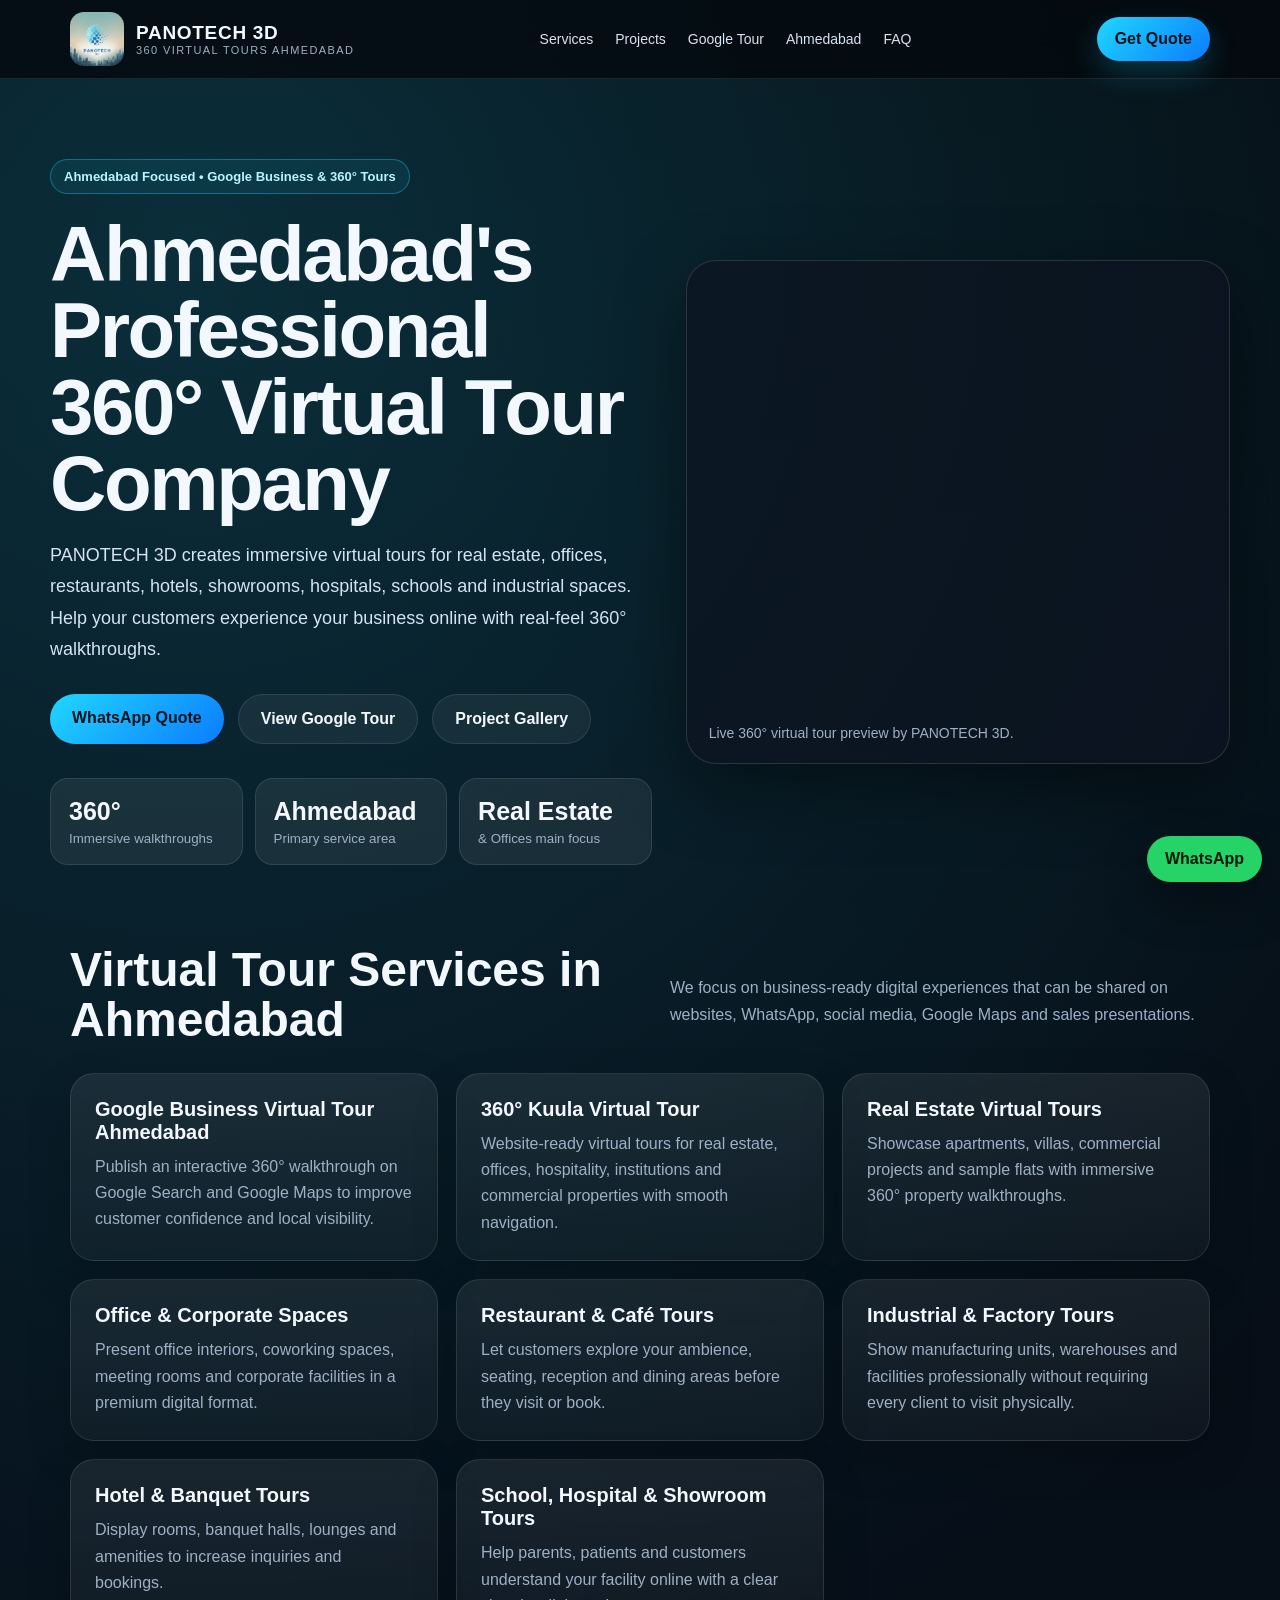
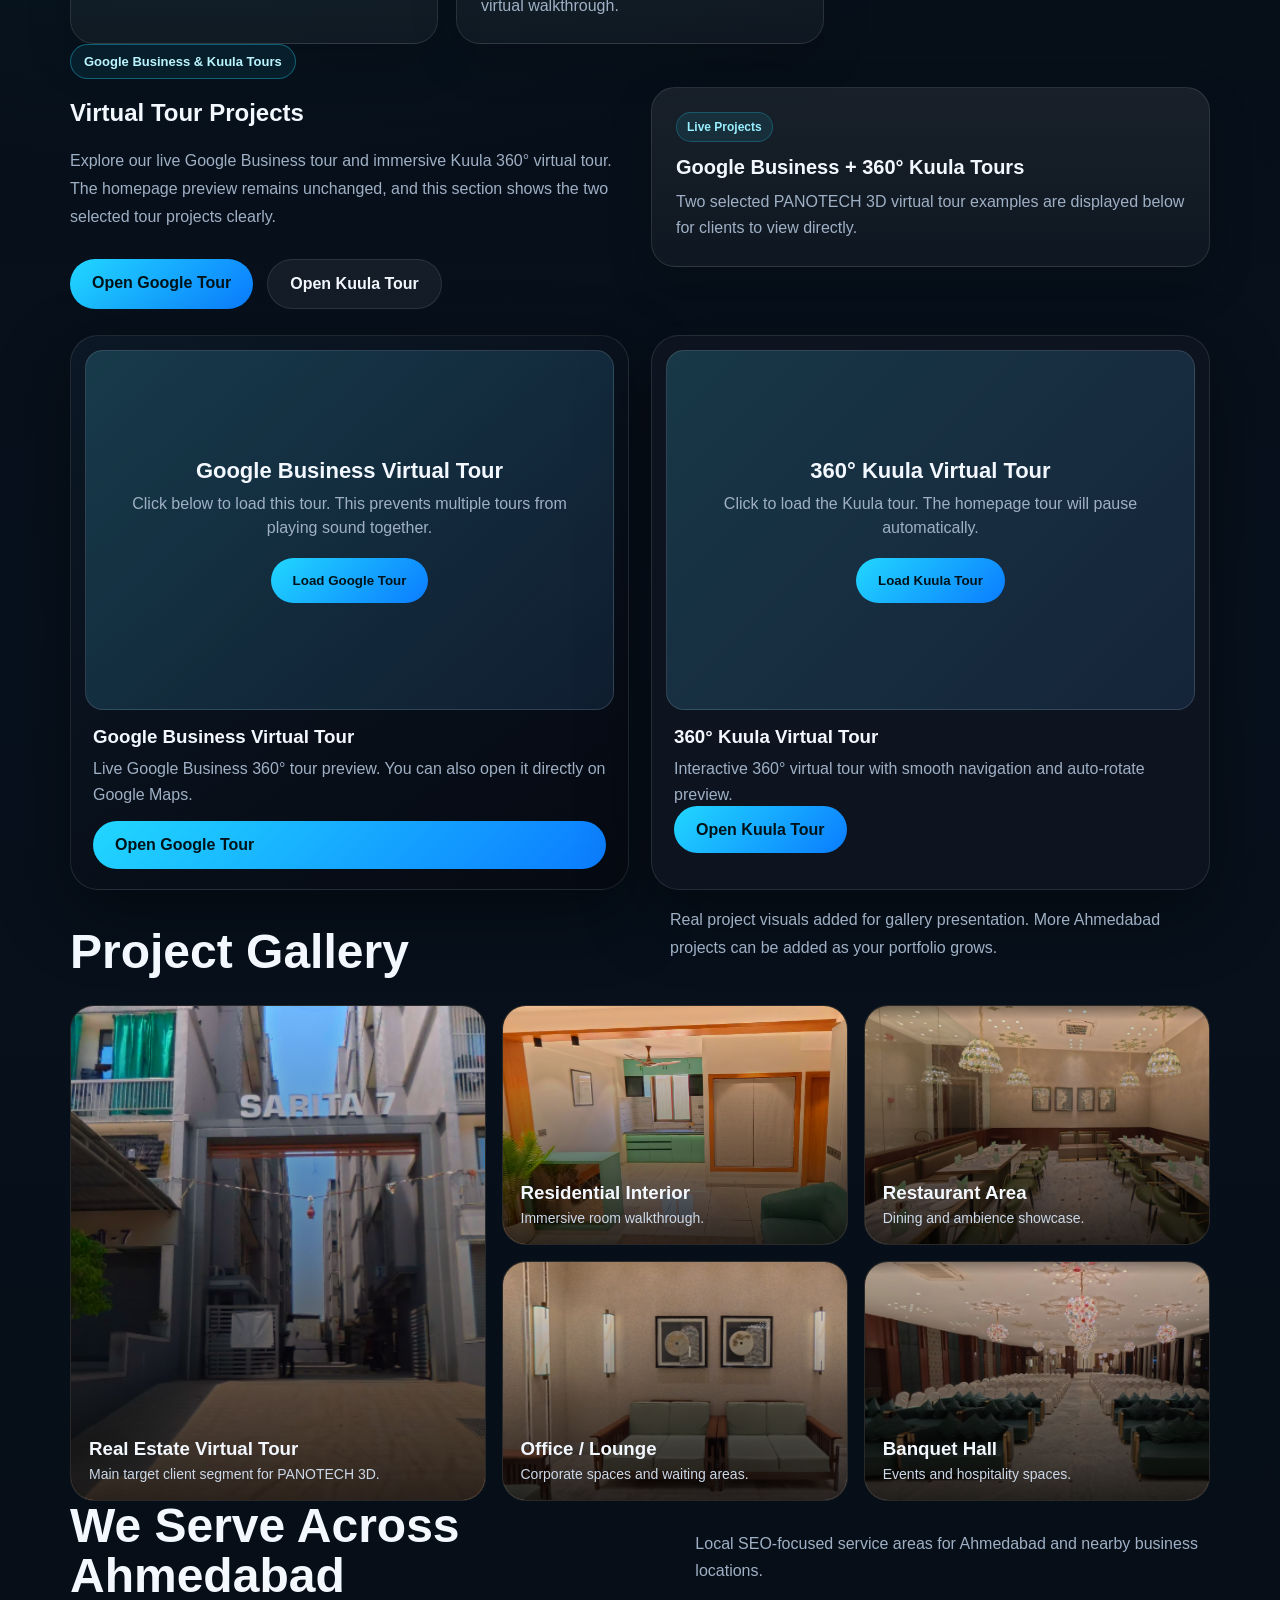
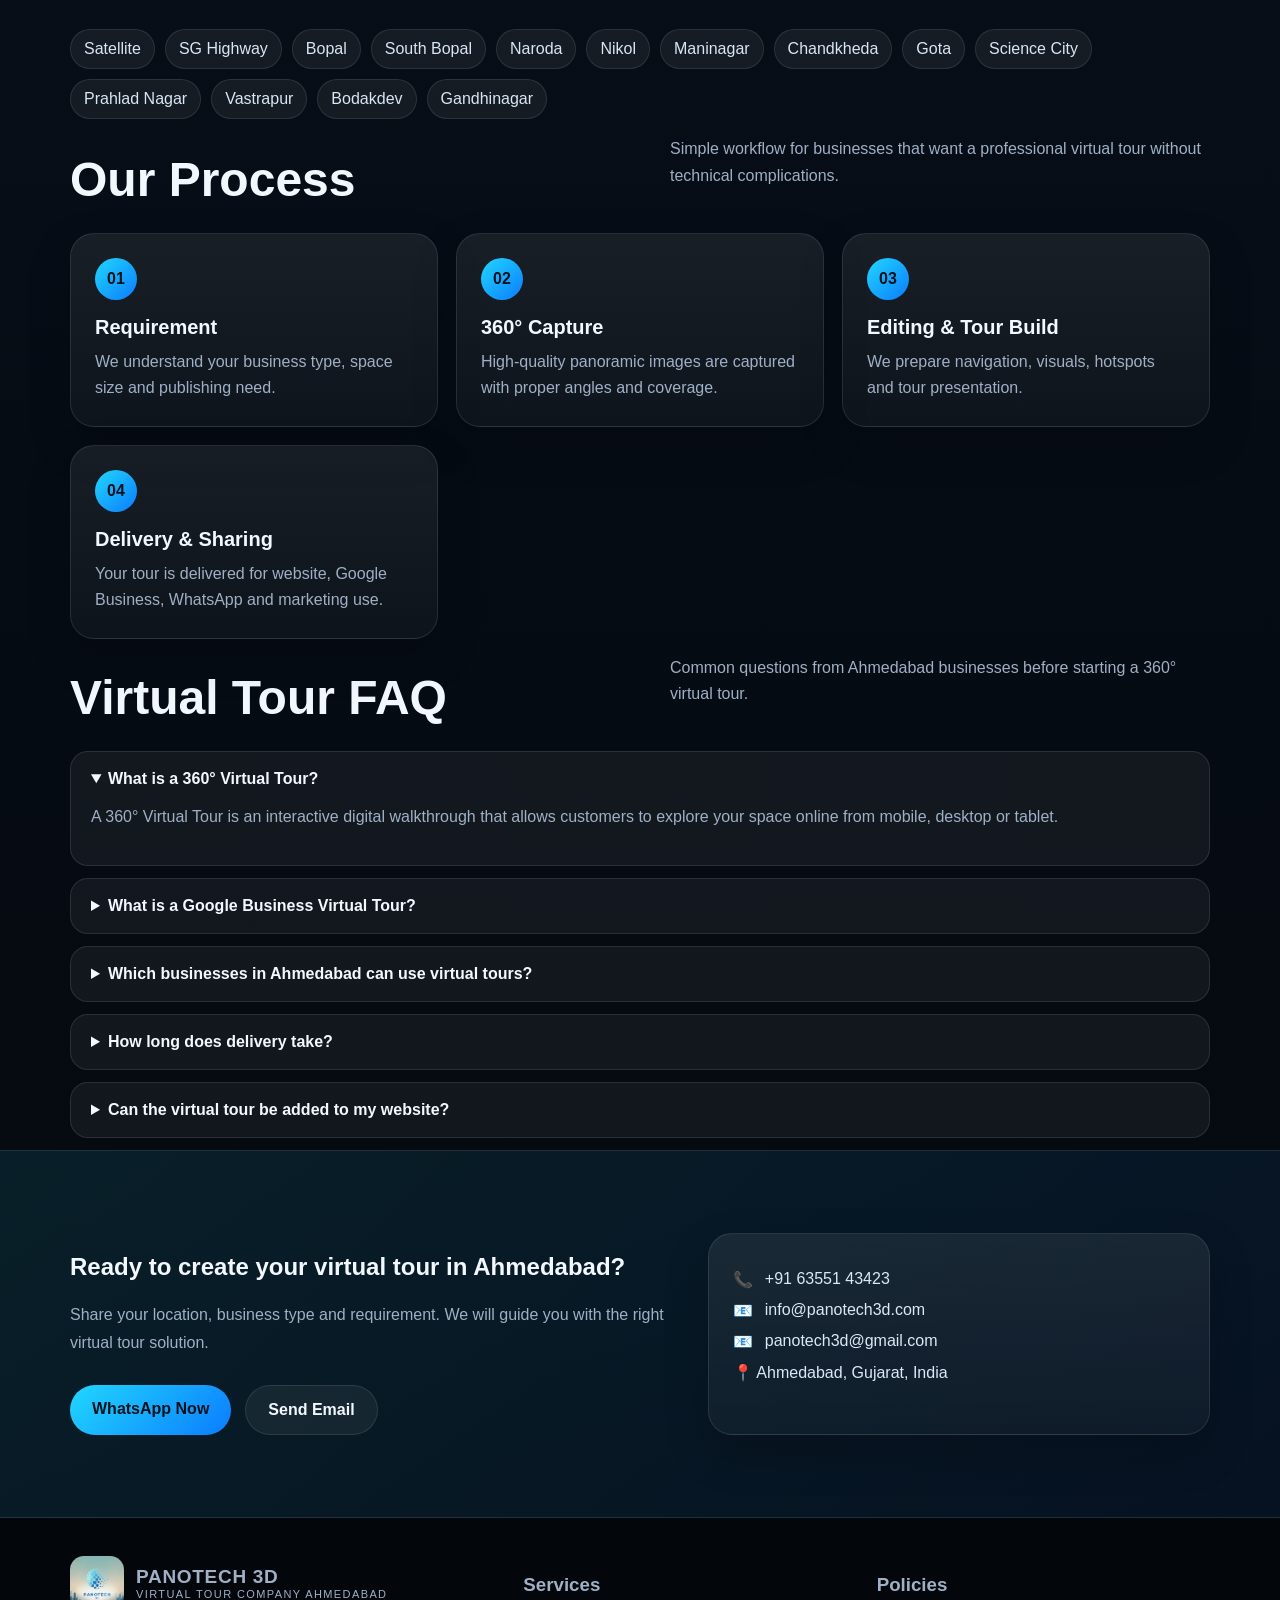
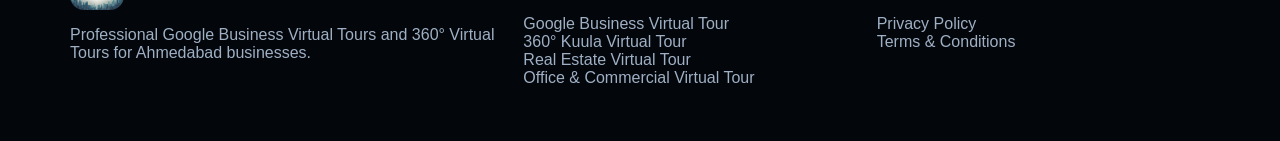
==== commit 6c032be5: "Add files via upload" ====
--- a/index.html
+++ b/index.html
@@ -1,11 +1,71 @@
-<!doctype html><html lang="en"><head><meta charset="utf-8"><meta name="viewport" content="width=device-width,initial-scale=1"><title>PANOTECH 3D | 360° Virtual Tours Ahmedabad | Google, Kuula & Interactive Tours</title><meta name="description" content="PANOTECH 3D Ahmedabad creates 360° virtual tours for hotels, hospitals, offices, plants, real estate, salons, schools and vessels, plus Google Business, Kuula, drone, photography and video services."><meta name="keywords" content="360 virtual tour Ahmedabad, virtual tour company Ahmedabad, Google Business virtual tour, Kuula 360 tour, Matterport, real estate virtual tour Ahmedabad, hotel virtual tour, hospital virtual tour"><link rel="canonical" href="https://www.panotech3d.com/"><meta name="theme-color" content="#06101c"><link rel="icon" href="assets/images/projects/Panotech3D_Logo.png"><link rel="stylesheet" href="https://cdn.jsdelivr.net/npm/pannellum@2.5.6/build/pannellum.css"><link rel="stylesheet" href="assets/css/style.css"></head><body><div class="top"><div class="wrap"><span>Ahmedabad · Gujarat · India</span><span>Premium 360° Virtual Tour Studio</span></div></div><header class="header"><div class="wrap nav"><a class="brand" href="index.html"><img src="assets/images/projects/Panotech3D_Logo.png" alt="PANOTECH 3D logo"><span><b>PANOTECH 3D</b><small>360° VIRTUAL TOURS · DRONE · PHOTO · VIDEO</small></span></a><nav class="links"><a href="index.html">Home</a><a href="#virtual-tours">Virtual Tours</a><a href="#industries">Industries</a><a href="services.html">Services</a><a href="portfolio.html">Portfolio</a><a href="contact.html" class="btn primary">Start a Project</a></nav></div></header>
-<section class="hero"><div class="wrap hero-grid"><div><div class="eyebrow">Ahmedabad · 360° Virtual Tour Studio</div><h1>Let people <span>step inside</span> before they arrive.</h1><p>Premium 360° virtual tours for properties and businesses that need more than static photos. Explore the space, understand the layout and build confidence before the physical visit.</p><div class="actions"><a class="btn primary" href="#virtual-tours">Explore 360° Tours</a><a class="btn" href="#industries">View Industries</a></div><p style="font-size:12px;color:#7e93a9;margin-top:18px">Real estate · hotels · hospitals · offices · plants · salons · schools · ships</p></div><div style="position:relative"><div class="hero-img"><img src="assets/360/hotel/pano-1.jpg" alt="Hotel 360 degree virtual tour preview"></div><div class="stat"><strong>360°</strong><span>Drag · Zoom · Explore</span></div></div></div></section>
-<div class="ticker"><div class="wrap"><span><b>360° VIRTUAL TOUR</b></span><span>•</span><span><b>GOOGLE BUSINESS</b></span><span>•</span><span><b>KUULA</b></span><span>•</span><span><b>MATTERPORT</b></span><span>•</span><span><b>DRONE</b></span><span>•</span><span><b>PHOTO</b></span><span>•</span><span><b>VIDEO</b></span></div></div>
-<section class="section"><div class="wrap"><div class="head"><div><div class="eyebrow">Why 360°</div><h2>Static images show a room. A tour shows the experience.</h2></div><p class="lead">A virtual tour gives your customer spatial context: where the entrance is, how rooms connect, how large a space feels and what they can expect before they visit.</p></div><div class="grid g3"><article class="card"><div class="eyebrow">01 / Confidence</div><h3>Help clients understand the space</h3><p>Visitors can explore at their own pace instead of relying on a few selected photos.</p></article><article class="card"><div class="eyebrow">02 / Reach</div><h3>Present the property 24/7</h3><p>Your space can be explored outside office hours and from any location.</p></article><article class="card"><div class="eyebrow">03 / Efficiency</div><h3>Reduce unnecessary first visits</h3><p>Prospects can qualify their interest online before booking an in-person visit.</p></article></div></div></section>
-<section class="section dark" id="virtual-tours"><div class="wrap"><div class="head"><div><div class="eyebrow">Live 360° experience</div><h2>Explore the panorama library.</h2></div><p class="lead">Every supplied 4096×2048 panorama is presented as an interactive equirectangular viewer with drag, zoom and automatic rotation. Choose a category, then switch between its 360° views.</p></div><div id="panoFiles-hotel"><span data-file="pano-1.jpg"></span><span data-file="pano-2.jpg"></span><span data-file="pano-3.jpg"></span><span data-file="pano-4.jpg"></span><span data-file="pano-5.jpg"></span><span data-file="pano-6.jpg"></span><span data-file="pano-7.jpg"></span></div><div id="panoFiles-hospital"><span data-file="pano-1.jpg"></span><span data-file="pano-2.jpg"></span><span data-file="pano-3.jpg"></span><span data-file="pano-4.jpg"></span><span data-file="pano-5.jpg"></span></div><div id="panoFiles-office"><span data-file="pano-1.jpg"></span><span data-file="pano-2.jpg"></span><span data-file="pano-3.jpg"></span><span data-file="pano-4.jpg"></span></div><div id="panoFiles-plant"><span data-file="pano-1.jpg"></span><span data-file="pano-2.jpg"></span><span data-file="pano-3.jpg"></span><span data-file="pano-4.jpg"></span></div><div id="panoFiles-real-estate"></div><div id="panoFiles-salon"><span data-file="pano-1.jpg"></span><span data-file="pano-2.jpg"></span></div><div id="panoFiles-school"><span data-file="pano-1.jpg"></span><span data-file="pano-2.jpg"></span><span data-file="pano-3.jpg"></span><span data-file="pano-4.jpg"></span><span data-file="pano-5.jpg"></span><span data-file="pano-6.jpg"></span><span data-file="pano-7.jpg"></span><span data-file="pano-8.jpg"></span></div><div id="panoFiles-ship-vessel"><span data-file="pano-1.jpg"></span><span data-file="pano-2.jpg"></span><span data-file="pano-3.jpg"></span><span data-file="pano-4.jpg"></span><span data-file="pano-5.jpg"></span><span data-file="pano-6.jpg"></span></div><div class="viewer-tabs"><button class="btn tab active" data-key="hotel" onclick="selectIndustry('hotel')">Hotel & Resorts</button><button class="btn tab " data-key="hospital" onclick="selectIndustry('hospital')">Hospital & Healthcare</button><button class="btn tab " data-key="office" onclick="selectIndustry('office')">Corporate Office</button><button class="btn tab " data-key="plant" onclick="selectIndustry('plant')">Industrial / Plant</button><button class="btn tab " data-key="real-estate" onclick="selectIndustry('real-estate')">Real Estate</button><button class="btn tab " data-key="salon" onclick="selectIndustry('salon')">Salon & Beauty</button><button class="btn tab " data-key="school" onclick="selectIndustry('school')">School & College</button><button class="btn tab " data-key="ship-vessel" onclick="selectIndustry('ship-vessel')">Ship / Vessel</button></div><div class="viewer"><div class="viewer-top"><div><h3 id="viewerTitle">Hotel & Resorts</h3><p id="viewerDesc">Explore the space in 360°.</p></div><span class="tag">AUTO ROTATE · DRAG · ZOOM</span></div><div id="pano" class="pano"></div><div class="thumbs" id="thumbs"></div></div></div></section>
-<section class="section" id="industries"><div class="wrap"><div class="head"><div><div class="eyebrow">Industries / Virtual Tour Solutions</div><h2>One platform. Many spaces.</h2></div><p class="lead">These categories are not separate services. They are the property types PANOTECH 3D can present through immersive 360° experiences.</p></div><div class="industries"><button class="industry" style="padding:0;text-align:left" onclick="document.getElementById('virtual-tours').scrollIntoView({behavior:'smooth'});selectIndustry('hotel')"><img src="assets/360/hotel/pano-1.jpg" alt="Hotel & Resorts 360 virtual tour"><div class="copy"><h3>Hotel & Resorts</h3><p>Rooms, lobby, amenities and event spaces</p></div></button><button class="industry" style="padding:0;text-align:left" onclick="document.getElementById('virtual-tours').scrollIntoView({behavior:'smooth'});selectIndustry('hospital')"><img src="assets/360/hospital/pano-1.jpg" alt="Hospital & Healthcare 360 virtual tour"><div class="copy"><h3>Hospital & Healthcare</h3><p>Reception, waiting areas and facilities</p></div></button><button class="industry" style="padding:0;text-align:left" onclick="document.getElementById('virtual-tours').scrollIntoView({behavior:'smooth'});selectIndustry('office')"><img src="assets/360/office/pano-1.jpg" alt="Corporate Office 360 virtual tour"><div class="copy"><h3>Corporate Office</h3><p>Workspaces, meeting rooms and reception</p></div></button><button class="industry" style="padding:0;text-align:left" onclick="document.getElementById('virtual-tours').scrollIntoView({behavior:'smooth'});selectIndustry('plant')"><img src="assets/360/plant/pano-1.jpg" alt="Industrial / Plant 360 virtual tour"><div class="copy"><h3>Industrial / Plant</h3><p>Operational spaces and plant environments</p></div></button><button class="industry" style="padding:0;text-align:left" onclick="document.getElementById('virtual-tours').scrollIntoView({behavior:'smooth'});selectIndustry('real-estate')"><img src="assets/images/projects/real-estate-exterior.png" alt="Real Estate 360 virtual tour"><div class="copy"><h3>Real Estate</h3><p>Homes, apartments, villas and projects</p></div></button><button class="industry" style="padding:0;text-align:left" onclick="document.getElementById('virtual-tours').scrollIntoView({behavior:'smooth'});selectIndustry('salon')"><img src="assets/360/salon/pano-1.jpg" alt="Salon & Beauty 360 virtual tour"><div class="copy"><h3>Salon & Beauty</h3><p>Salon ambience and treatment areas</p></div></button><button class="industry" style="padding:0;text-align:left" onclick="document.getElementById('virtual-tours').scrollIntoView({behavior:'smooth'});selectIndustry('school')"><img src="assets/360/school/pano-1.jpg" alt="School & College 360 virtual tour"><div class="copy"><h3>School & College</h3><p>Campus, classrooms, labs and common areas</p></div></button><button class="industry" style="padding:0;text-align:left" onclick="document.getElementById('virtual-tours').scrollIntoView({behavior:'smooth'});selectIndustry('ship-vessel')"><img src="assets/360/ship-vessel/pano-1.jpg" alt="Ship / Vessel 360 virtual tour"><div class="copy"><h3>Ship / Vessel</h3><p>Cabins, decks, interiors and vessel spaces</p></div></button></div></div></section>
-<section class="section dark"><div class="wrap"><div class="head"><div><div class="eyebrow">Services & benefits</div><h2>Everything around the tour.</h2></div><p class="lead">A premium virtual tour works best when capture, publishing, photography and promotional content are planned as one visual package.</p></div><div class="grid g3"><article class="card service"><div class="num">01 / 360° VIRTUAL TOUR</div><h3>360° Virtual Tour</h3><p>An immersive, browser-based walkthrough that lets customers explore a property remotely as if they were inside it.</p><div class="benefit"><b>Benefits:</b> Build trust before the visit · increase time spent on your website · reduce repetitive “show me the space” questions.</div><p style="margin-top:13px"><b style="color:#dfeaf4">Best for:</b> Real estate, hotels, offices, venues, schools, hospitals, salons and industrial spaces.</p></article><article class="card service"><div class="num">02 / GOOGLE BUSINESS VIRTUAL TOUR</div><h3>Google Business Virtual Tour</h3><p>A 360° experience connected to the Google Business / Maps ecosystem so people can preview your location during discovery.</p><div class="benefit"><b>Benefits:</b> Improve the visual quality of your local presence · help new customers understand the space before arriving · support location discovery.</div><p style="margin-top:13px"><b style="color:#dfeaf4">Best for:</b> Retail, restaurants, clinics, salons, hotels, offices and local businesses.</p></article><article class="card service"><div class="num">03 / KUULA 360° TOUR</div><h3>Kuula 360° Tour</h3><p>A flexible interactive tour that can be embedded on your website, shared by link and organized into a guided experience.</p><div class="benefit"><b>Benefits:</b> Website-ready presentation · easy sharing · smooth navigation · useful for sales and marketing teams.</div><p style="margin-top:13px"><b style="color:#dfeaf4">Best for:</b> Real estate, hospitality, commercial property and project presentations.</p></article><article class="card service"><div class="num">04 / MATTERPORT VIRTUAL TOUR</div><h3>Matterport Virtual Tour</h3><p>A platform-based digital property experience for clients who need a polished, guided 3D/360 presentation.</p><div class="benefit"><b>Benefits:</b> Remote property exploration · guided navigation · useful for sales, leasing and documentation workflows.</div><p style="margin-top:13px"><b style="color:#dfeaf4">Best for:</b> Property marketing, hospitality, commercial and larger spaces.</p></article><article class="card service"><div class="num">05 / 360° PHOTOGRAPHY</div><h3>360° Photography</h3><p>High-resolution equirectangular panorama capture prepared for interactive viewing and web deployment.</p><div class="benefit"><b>Benefits:</b> One capture can power an interactive viewer · provides a full visual record · supports immersive marketing.</div><p style="margin-top:13px"><b style="color:#dfeaf4">Best for:</b> Any location where context and spatial understanding matter.</p></article><article class="card service"><div class="num">06 / INTERACTIVE VIRTUAL TOUR</div><h3>Interactive Virtual Tour</h3><p>A structured tour connecting multiple 360° viewpoints so visitors can move through a space naturally.</p><div class="benefit"><b>Benefits:</b> Turns individual panoramas into a story · makes large properties easier to navigate · keeps viewers engaged.</div><p style="margin-top:13px"><b style="color:#dfeaf4">Best for:</b> Hotels, campuses, offices, plants, vessels, venues and multi-room properties.</p></article><article class="card service"><div class="num">07 / VIRTUAL TOUR HOSTING & EMBEDDING</div><h3>Virtual Tour Hosting & Embedding</h3><p>We prepare tour embeds and website placements so the experience can live directly on your own website.</p><div class="benefit"><b>Benefits:</b> Consistent brand presentation · easier client access · less dependence on sending large files or static galleries.</div><p style="margin-top:13px"><b style="color:#dfeaf4">Best for:</b> Marketing websites, property landing pages and corporate sites.</p></article><article class="card service"><div class="num">08 / DRONE PHOTOGRAPHY & VIDEOGRAPHY</div><h3>Drone Photography & Videography</h3><p>Aerial visuals that add scale, surroundings and location context to your property story.</p><div class="benefit"><b>Benefits:</b> Shows the full property footprint · highlights access and surroundings · creates stronger campaign visuals.</div><p style="margin-top:13px"><b style="color:#dfeaf4">Best for:</b> Real estate, resorts, campuses, industrial sites and construction.</p></article><article class="card service"><div class="num">09 / PROFESSIONAL PHOTOGRAPHY</div><h3>Professional Photography</h3><p>High-quality interior and exterior imagery to complement immersive tours with strong stills for marketing.</p><div class="benefit"><b>Benefits:</b> Ideal for brochures, listings, websites, social media and presentations · creates a reusable image library.</div><p style="margin-top:13px"><b style="color:#dfeaf4">Best for:</b> All industries.</p></article><article class="card service"><div class="num">10 / PROMOTIONAL VIDEOGRAPHY</div><h3>Promotional Videography</h3><p>Cinematic property and business films designed for websites, presentations and social campaigns.</p><div class="benefit"><b>Benefits:</b> Communicates atmosphere and story quickly · supports launch campaigns · gives sales teams reusable video content.</div><p style="margin-top:13px"><b style="color:#dfeaf4">Best for:</b> Real estate, hospitality, offices, retail, events and brands.</p></article></div></div></section>
-<section class="section"><div class="wrap"><div class="head"><div><div class="eyebrow">Selected visual work</div><h2>Premium presentation, not a photo dump.</h2></div><a class="btn" href="portfolio.html">View Portfolio</a></div><div class="project-grid"><article class="project-main"><img src="assets/images/projects/banquet-hall.png" alt="Banquet hall virtual tour project"><div class="project-copy"><span class="tag">Hospitality / 360°</span><h3>Make the venue understandable before the visit.</h3><p class="lead">Combine 360° navigation with professional photography and video for a complete property story.</p></div></article><div class="stack"><article class="project-small"><img src="assets/images/projects/real-estate-exterior.png" alt="Real estate project"><div><h4>Real Estate</h4><p>Exterior and interior presentation for property marketing.</p></div></article><article class="project-small"><img src="assets/images/projects/lounge-seating.png" alt="Office project"><div><h4>Corporate Office</h4><p>Workspace visuals designed for clients, talent and stakeholders.</p></div></article></div></div></div></section>
-<section class="section paper"><div class="wrap"><div class="head"><div><div class="eyebrow">Production process</div><h2>Capture once. Use everywhere.</h2></div><p class="lead">We can build the tour alongside your marketing image library so one shoot produces multiple useful assets.</p></div><div class="process"><div class="step"><div class="n">01 / PLAN</div><h3>Brief</h3><p>Property, audience, platforms, key rooms and desired outcomes.</p></div><div class="step"><div class="n">02 / CAPTURE</div><h3>360° + Visuals</h3><p>Panoramas plus optional drone, professional photography and video.</p></div><div class="step"><div class="n">03 / BUILD</div><h3>Interactive Tour</h3><p>Stitch, organize viewpoints, publish and prepare embeds.</p></div><div class="step"><div class="n">04 / LAUNCH</div><h3>Marketing</h3><p>Website, Google Business, social media, sales presentations and campaigns.</p></div></div></div></section>
-<section class="section dark"><div class="wrap cta"><div class="cta-main"><div class="eyebrow">Start your virtual tour</div><h2>Give your next client a reason to explore.</h2><p class="lead">Tell us what you want to capture and where the property is located. We can plan the 360° tour and supporting visual content around your marketing goals.</p><div class="actions"><a class="btn primary" href="contact.html">Request a Quote</a><a class="btn" href="tel:+916355143423">+91 63551 43423</a></div></div><div class="contact"><div class="contact-row"><div><small>Email</small><b>info@panotech3d.com</b></div></div><div class="contact-row"><div><small>Alternate Email</small><b>panotech3d@gmail.com</b></div></div><div class="contact-row"><div><small>Location</small><b>Ahmedabad, Gujarat, India</b></div></div><div class="contact-row"><div><small>Core focus</small><b>360° Virtual Tours & Visual Media</b></div></div></div></div></section>
-</main><footer class="footer"><div class="wrap footgrid"><div><a class="brand" href="index.html"><img src="assets/images/projects/Panotech3D_Logo.png" alt="PANOTECH 3D logo"><span><b>PANOTECH 3D</b><small>360° VIRTUAL TOURS · DRONE · PHOTO · VIDEO</small></span></a><p>Premium visual experiences for real estate, hospitality, offices, healthcare, industrial and commercial spaces.</p></div><div><h4>Virtual Tour</h4><p><a href="#virtual-tours">360° Virtual Tour</a></p><p><a href="#virtual-tours">Google Business Tour</a></p><p><a href="#virtual-tours">Kuula 360° Tour</a></p><p><a href="#industries">Industry Portfolio</a></p></div><div><h4>Contact</h4><p><a href="tel:+916355143423">+91 63551 43423</a></p><p><a href="mailto:info@panotech3d.com">info@panotech3d.com</a></p><p><a href="mailto:panotech3d@gmail.com">panotech3d@gmail.com</a></p><p>Ahmedabad, Gujarat, India</p></div></div><div class="wrap bottom"><span>© 2026 PANOTECH 3D</span><span>360° Virtual Tours · Google Business · Drone · Photography · Videography</span></div></footer><div class="whatsapp"><a href="https://wa.me/916355143423">WhatsApp</a></div><script src="https://cdn.jsdelivr.net/npm/pannellum@2.5.6/build/pannellum.js"></script><script src="assets/js/script.js"></script></body></html>+<!DOCTYPE html>
+<html lang="en">
+<head>
+  <meta charset="UTF-8" />
+  <meta name="viewport" content="width=device-width, initial-scale=1.0" />
+  <title>360 Virtual Tour Ahmedabad | Google Business Virtual Tour Ahmedabad | PANOTECH 3D</title>
+  <meta name="description" content="PANOTECH 3D provides Google Business Virtual Tours and 360° Virtual Tours in Ahmedabad for real estate, offices, restaurants, hotels, schools, hospitals, showrooms and industries." />
+  <meta name="keywords" content="360 virtual tour Ahmedabad, Google Business virtual tour Ahmedabad, virtual tour company Ahmedabad, real estate virtual tour Ahmedabad, office virtual tour Ahmedabad, restaurant virtual tour Ahmedabad" />
+  <meta property="og:title" content="PANOTECH 3D | 360 Virtual Tour Ahmedabad" />
+  <meta property="og:description" content="Professional Google Business Virtual Tours and 360° Virtual Tours for Ahmedabad businesses." />
+  <meta property="og:type" content="website" />
+  <style>
+    :root{--bg:#05080d;--panel:#0d1420;--panel2:#111c2a;--text:#f3f8ff;--muted:#9fb0c5;--cyan:#21d7ff;--blue:#0b7cff;--line:rgba(255,255,255,.10);--radius:24px;--shadow:0 24px 70px rgba(0,0,0,.42)}
+    *{box-sizing:border-box} html{scroll-behavior:smooth} body{margin:0;font-family:Inter,Segoe UI,Arial,sans-serif;background:radial-gradient(circle at 15% 5%,rgba(33,215,255,.18),transparent 32%),linear-gradient(180deg,#05080d,#07111d 45%,#05080d);color:var(--text)}
+    a{color:inherit;text-decoration:none} img{max-width:100%;display:block}.wrap{max-width:1180px;margin:auto;padding:0 20px}.top{position:sticky;top:0;z-index:50;background:rgba(5,8,13,.78);backdrop-filter:blur(18px);border-bottom:1px solid var(--line)}
+    .nav{height:78px;display:flex;align-items:center;justify-content:space-between;gap:18px}.brand{display:flex;align-items:center;gap:12px}.brand img{width:54px;height:54px;object-fit:contain;border-radius:14px}.brand strong{font-size:19px;letter-spacing:.7px}.brand span{display:block;font-size:11px;color:var(--muted);letter-spacing:1.4px;text-transform:uppercase}.links{display:flex;gap:22px;color:#d7e4f2;font-size:14px}.cta{background:linear-gradient(135deg,var(--cyan),var(--blue));color:#00131a;padding:13px 18px;border-radius:999px;font-weight:800;box-shadow:0 12px 30px rgba(33,215,255,.22)}
+    .hero{min-height:calc(100vh - 78px);display:grid;align-items:center;position:relative;overflow:hidden}.slides{position:absolute;inset:0;z-index:-2}.slide{position:absolute;inset:0;opacity:0;animation:fade 32s infinite;background-size:cover;background-position:center}.slide:after{content:"";position:absolute;inset:0;background:linear-gradient(90deg,rgba(5,8,13,.96) 0%,rgba(5,8,13,.76) 45%,rgba(5,8,13,.30) 100%)}.s1{background-image:url('real-estate-exterior.png');animation-delay:0s}.s2{background-image:url('residential-interior.png');animation-delay:4s}.s3{background-image:url('restaurant-area.png');animation-delay:8s}.s4{background-image:url('lounge-seating.png');animation-delay:12s}.s5{background-image:url('banquet-hall.png');animation-delay:16s}.s6{background-image:url('bedroom-tour.png');animation-delay:20s}@keyframes fade{0%,18%{opacity:1}24%,100%{opacity:0}}
+    .heroGrid{padding:80px 0;display:grid;grid-template-columns:1.05fr .95fr;gap:34px;align-items:center}.eyebrow{display:inline-flex;gap:9px;align-items:center;border:1px solid rgba(33,215,255,.35);background:rgba(33,215,255,.08);color:#baf4ff;border-radius:999px;padding:9px 13px;font-size:13px;font-weight:700}.hero h1{font-size:clamp(40px,6.2vw,78px);line-height:.98;margin:22px 0 18px;letter-spacing:-2.4px}.hero p{font-size:18px;line-height:1.75;color:#d4e3f5;max-width:720px}.btns{display:flex;gap:14px;flex-wrap:wrap;margin-top:28px}.btn{padding:15px 22px;border-radius:999px;border:1px solid var(--line);font-weight:800}.btn.primary{background:linear-gradient(135deg,var(--cyan),var(--blue));color:#00131a;border:none}.btn.secondary{background:rgba(255,255,255,.06)}.stats{display:grid;grid-template-columns:repeat(3,1fr);gap:12px;margin-top:34px}.stat{background:rgba(255,255,255,.07);border:1px solid var(--line);border-radius:18px;padding:18px}.stat b{font-size:25px}.stat small{display:block;color:var(--muted);margin-top:5px}.tourBox{background:rgba(13,20,32,.72);border:1px solid rgba(255,255,255,.13);border-radius:30px;padding:14px;box-shadow:var(--shadow)}.tourBox iframe{width:100%;height:430px;border:0;border-radius:20px}.tourBox p{font-size:14px;color:var(--muted);margin:12px 8px 4px}
+    section{padding:82px 0}.head{display:flex;justify-content:space-between;gap:20px;align-items:flex-end;margin-bottom:28px}.head h2{font-size:clamp(30px,4vw,48px);line-height:1.04;margin:0}.head p{max-width:540px;color:var(--muted);line-height:1.7}.grid{display:grid;grid-template-columns:repeat(3,1fr);gap:18px}.card{background:linear-gradient(180deg,rgba(255,255,255,.075),rgba(255,255,255,.035));border:1px solid var(--line);border-radius:var(--radius);padding:24px;box-shadow:0 18px 45px rgba(0,0,0,.18)}.card h3{margin:0 0 10px;font-size:20px}.card p{color:var(--muted);line-height:1.65;margin:0}.tag{display:inline-block;margin-bottom:14px;color:#99efff;background:rgba(33,215,255,.09);border:1px solid rgba(33,215,255,.24);padding:7px 10px;border-radius:999px;font-size:12px;font-weight:800}.services .card:first-child,.services .card:nth-child(2){grid-column:span 1}.gallery{display:grid;grid-template-columns:1.2fr 1fr 1fr;gap:16px}.shot{border-radius:24px;overflow:hidden;position:relative;min-height:240px;background:#111;border:1px solid var(--line)}.shot.big{grid-row:span 2}.shot img{width:100%;height:100%;object-fit:cover;position:absolute;inset:0}.shot:after{content:"";position:absolute;inset:0;background:linear-gradient(180deg,transparent,rgba(0,0,0,.82))}.shot div{position:absolute;left:18px;right:18px;bottom:18px;z-index:2}.shot h3{margin:0 0 6px}.shot p{margin:0;color:#cbd8e8;font-size:14px}.split{display:grid;grid-template-columns:1fr 1fr;gap:22px;align-items:center}.iframeCard{background:var(--panel);border:1px solid var(--line);border-radius:28px;padding:14px;box-shadow:var(--shadow)}.iframeCard iframe{width:100%;height:430px;border:0;border-radius:18px}.tourLinks{display:grid;grid-template-columns:1fr 1fr;gap:22px;margin-top:26px}.tourCard{background:var(--panel);border:1px solid var(--line);border-radius:28px;padding:14px;box-shadow:var(--shadow)}.tourCard iframe{width:100%;height:360px;border:0;border-radius:18px}.tourCard h3{margin:16px 8px 8px}.tourCard p{color:var(--muted);margin:0 8px 14px;line-height:1.6}.tourCard .btn{margin:0 8px 6px}.tourFrameWrap{position:relative}.tourPlaceholder{min-height:360px;border-radius:18px;border:1px solid rgba(255,255,255,.12);background:linear-gradient(135deg,rgba(33,215,255,.14),rgba(11,124,255,.08)),rgba(255,255,255,.04);display:grid;place-items:center;text-align:center;padding:22px}.tourPlaceholder b{font-size:22px;display:block;margin-bottom:8px}.tourPlaceholder span{display:block;color:var(--muted);margin-bottom:18px;line-height:1.5}.tourPlaceholder .btn{margin:0}.areas{display:flex;flex-wrap:wrap;gap:10px}.area{padding:10px 13px;background:rgba(255,255,255,.06);border:1px solid var(--line);border-radius:999px;color:#d8e6f5}.process{counter-reset:step}.process .card{position:relative}.process .card:before{counter-increment:step;content:'0' counter(step);display:inline-grid;place-items:center;width:42px;height:42px;border-radius:50%;background:linear-gradient(135deg,var(--cyan),var(--blue));color:#00131a;font-weight:900;margin-bottom:16px}.faq details{background:rgba(255,255,255,.055);border:1px solid var(--line);border-radius:18px;padding:18px 20px;margin:12px 0}.faq summary{cursor:pointer;font-weight:800}.faq p{color:var(--muted);line-height:1.65}.contact{background:linear-gradient(135deg,rgba(33,215,255,.10),rgba(11,124,255,.08));border-top:1px solid var(--line);border-bottom:1px solid var(--line)}.contactBox{display:grid;grid-template-columns:1.1fr .9fr;gap:24px}.infoLine{display:flex;gap:12px;align-items:center;margin:12px 0;color:#dbe8f7}.footer{padding:38px 0;color:var(--muted);background:#03060a}.footerGrid{display:grid;grid-template-columns:1.3fr 1fr 1fr;gap:20px}.float{position:fixed;right:18px;bottom:18px;background:#25d366;color:#00190a;padding:14px 18px;border-radius:999px;font-weight:900;z-index:99;box-shadow:0 20px 45px rgba(0,0,0,.35)}
+    @media(max-width:900px){.links{display:none}.heroGrid,.split,.contactBox,.tourLinks{grid-template-columns:1fr}.grid{grid-template-columns:1fr 1fr}.gallery{grid-template-columns:1fr}.shot.big{grid-row:auto}.tourBox iframe,.iframeCard iframe{height:330px}.footerGrid{grid-template-columns:1fr}.hero{min-height:auto}.stats{grid-template-columns:1fr 1fr 1fr}}
+    @media(max-width:560px){.nav{height:auto;padding:12px 0}.brand img{width:46px;height:46px}.brand strong{font-size:16px}.cta{padding:10px 12px;font-size:13px}.grid,.stats{grid-template-columns:1fr}.heroGrid{padding:52px 0}.hero h1{letter-spacing:-1px}.head{display:block}.tourBox iframe,.iframeCard iframe{height:280px}}
+  .googleTourCard{display:flex;flex-direction:column;justify-content:center;min-height:360px;background:linear-gradient(145deg,rgba(12,25,38,.95),rgba(6,10,18,.95));}.googlePreview{display:flex;gap:18px;align-items:flex-start;margin-bottom:24px}.gIcon{width:58px;height:58px;border-radius:18px;display:grid;place-items:center;background:linear-gradient(135deg,#00d5ff,#2ee59d);color:#031018;font-size:32px;font-weight:900;box-shadow:0 16px 40px rgba(0,213,255,.22)}.googlePreview h3{margin:8px 0 8px}.googlePreview p{color:var(--muted);line-height:1.7;margin:0}@media(max-width:680px){.googlePreview{flex-direction:column}.googleTourCard{min-height:auto}}</style>
+  <script type="application/ld+json">{"@context":"https://schema.org","@type":"LocalBusiness","name":"PANOTECH 3D","description":"360 Virtual Tour and Google Business Virtual Tour services in Ahmedabad.","areaServed":"Ahmedabad, Gujarat, India","telephone":"+91 63551 43423","email":"info@panotech3d.com","url":"https://www.panotech3d.com"}</script>
+</head>
+<body>
+  <header class="top"><div class="wrap nav"><a class="brand" href="#home"><img src="Panotech3D_Logo.png" alt="PANOTECH 3D Logo"><div><strong>PANOTECH 3D</strong><span>360 Virtual Tours Ahmedabad</span></div></a><nav class="links"><a href="#services">Services</a><a href="#projects">Projects</a><a href="#kauser">Google Tour</a><a href="#areas">Ahmedabad</a><a href="#faq">FAQ</a></nav><a class="cta" href="tel:+916355143423">Get Quote</a></div></header>
+  <main id="home" class="hero"><div class="slides"><div class="slide s1"></div><div class="slide s2"></div><div class="slide s3"></div><div class="slide s4"></div><div class="slide s5"></div><div class="slide s6"></div></div><div class="wrap heroGrid"><div><span class="eyebrow">Ahmedabad Focused • Google Business & 360° Tours</span><h1>Ahmedabad's Professional 360° Virtual Tour Company</h1><p>PANOTECH 3D creates immersive virtual tours for real estate, offices, restaurants, hotels, showrooms, hospitals, schools and industrial spaces. Help your customers experience your business online with real-feel 360° walkthroughs.</p><div class="btns"><a class="btn primary" href="https://wa.me/916355143423" target="_blank">WhatsApp Quote</a><a class="btn secondary" href="#kauser">View Google Tour</a><a class="btn secondary" href="#projects">Project Gallery</a></div><div class="stats"><div class="stat"><b>360°</b><small>Immersive walkthroughs</small></div><div class="stat"><b>Ahmedabad</b><small>Primary service area</small></div><div class="stat"><b>Real Estate</b><small>& Offices main focus</small></div></div></div><div class="tourBox"><iframe id="homeTourFrame" data-tour="home" data-src="https://kuula.co/share/collection/7MXcC?logo=-1&card=1&info=1&fs=1&vr=1&zoom=1&gyro=0&initload=0&autorotate=1.5&autop=10&autopalt=1&thumbs=1&margin=15" src="https://kuula.co/share/collection/7MXcC?logo=-1&card=1&info=1&fs=1&vr=1&zoom=1&gyro=0&initload=0&autorotate=1.5&autop=10&autopalt=1&thumbs=1&margin=15" allowfullscreen loading="lazy" title="PANOTECH 3D homepage 360 tour"></iframe><p>Live 360° virtual tour preview by PANOTECH 3D.</p></div></div></main>
+  <section id="services" class="wrap"><div class="head"><h2>Virtual Tour Services in Ahmedabad</h2><p>We focus on business-ready digital experiences that can be shared on websites, WhatsApp, social media, Google Maps and sales presentations.</p></div><div class="grid services"><div class="card"><h3>Google Business Virtual Tour Ahmedabad</h3><p>Publish an interactive 360° walkthrough on Google Search and Google Maps to improve customer confidence and local visibility.</p></div><div class="card"><h3>360° Kuula Virtual Tour</h3><p>Website-ready virtual tours for real estate, offices, hospitality, institutions and commercial properties with smooth navigation.</p></div><div class="card"><h3>Real Estate Virtual Tours</h3><p>Showcase apartments, villas, commercial projects and sample flats with immersive 360° property walkthroughs.</p></div><div class="card"><h3>Office & Corporate Spaces</h3><p>Present office interiors, coworking spaces, meeting rooms and corporate facilities in a premium digital format.</p></div><div class="card"><h3>Restaurant & Café Tours</h3><p>Let customers explore your ambience, seating, reception and dining areas before they visit or book.</p></div><div class="card"><h3>Industrial & Factory Tours</h3><p>Show manufacturing units, warehouses and facilities professionally without requiring every client to visit physically.</p></div><div class="card"><h3>Hotel & Banquet Tours</h3><p>Display rooms, banquet halls, lounges and amenities to increase inquiries and bookings.</p></div><div class="card"><h3>School, Hospital & Showroom Tours</h3><p>Help parents, patients and customers understand your facility online with a clear virtual walkthrough.</p></div></div></section>
+  <section id="kauser" class="wrap"><div class="split"><div><span class="eyebrow">Google Business & Kuula Tours</span><h2>Virtual Tour Projects</h2><p style="color:var(--muted);line-height:1.75">Explore our live Google Business tour and immersive Kuula 360° virtual tour. The homepage preview remains unchanged, and this section shows the two selected tour projects clearly.</p><div class="btns"><a class="btn primary" target="_blank" rel="noopener" href="https://maps.app.goo.gl/GmYf1Fkx6quCLCcs9">Open Google Tour</a><a class="btn secondary" target="_blank" rel="noopener" href="https://kuula.co/share/collection/7M9mZ?logo=-1&card=1&info=1&fs=1&vr=1&gyro=0&autorotate=0.83&autop=10&autopalt=1&thumbs=4&keys=0">Open Kuula Tour</a></div></div><div class="card"><span class="tag">Live Projects</span><h3>Google Business + 360° Kuula Tours</h3><p>Two selected PANOTECH 3D virtual tour examples are displayed below for clients to view directly.</p></div></div><div class="tourLinks"><div class="tourCard googleTourCard"><div class="tourFrameWrap"><iframe id="googleTourFrame" data-tour="google" data-src="https://www.google.com/maps/embed?pb=!4v1782590866260!6m8!1m7!1sCAoSHENJQUJJaEJGS01HZWJNLUN2NjQ5NkZzdzB3RWY.!2m2!1d23.02447635918518!2d72.67337663673548!3f116.59003066928159!4f3.989999999999995!5f0.7820865974627469" width="100%" height="450" style="border:0;border-radius:24px;display:none" allowfullscreen loading="lazy" referrerpolicy="strict-origin-when-cross-origin" title="Google Business Virtual Tour"></iframe><div class="tourPlaceholder" data-for="googleTourFrame"><div><b>Google Business Virtual Tour</b><span>Click below to load this tour. This prevents multiple tours from playing sound together.</span><button class="btn primary" type="button" onclick="loadTour('googleTourFrame')">Load Google Tour</button></div></div></div><h3>Google Business Virtual Tour</h3><p>Live Google Business 360° tour preview. You can also open it directly on Google Maps.</p><a class="btn primary" target="_blank" rel="noopener" href="https://maps.app.goo.gl/GmYf1Fkx6quCLCcs9">Open Google Tour</a></div><div class="tourCard"><div class="tourFrameWrap"><iframe id="kuulaTourFrame" data-tour="kuula" data-src="https://kuula.co/share/collection/7M9mZ?logo=-1&card=1&info=1&fs=1&vr=1&gyro=0&autorotate=0.83&autop=10&autopalt=1&thumbs=4&keys=0" allow="xr-spatial-tracking; gyroscope; accelerometer" allowfullscreen loading="lazy" style="display:none" title="Kuula 360 Virtual Tour"></iframe><div class="tourPlaceholder" data-for="kuulaTourFrame"><div><b>360° Kuula Virtual Tour</b><span>Click to load the Kuula tour. The homepage tour will pause automatically.</span><button class="btn primary" type="button" onclick="loadTour('kuulaTourFrame')">Load Kuula Tour</button></div></div></div><h3>360° Kuula Virtual Tour</h3><p>Interactive 360° virtual tour with smooth navigation and auto-rotate preview.</p><a class="btn primary" target="_blank" rel="noopener" href="https://kuula.co/share/collection/7M9mZ?logo=-1&card=1&info=1&fs=1&vr=1&gyro=0&autorotate=0.83&autop=10&autopalt=1&thumbs=4&keys=0">Open Kuula Tour</a></div></div></section>
+  <section id="projects" class="wrap"><div class="head"><h2>Project Gallery</h2><p>Real project visuals added for gallery presentation. More Ahmedabad projects can be added as your portfolio grows.</p></div><div class="gallery"><div class="shot big"><img src="real-estate-exterior.png" alt="Real estate virtual tour Ahmedabad"><div><h3>Real Estate Virtual Tour</h3><p>Main target client segment for PANOTECH 3D.</p></div></div><div class="shot"><img src="residential-interior.png" alt="Residential interior 360 virtual tour"><div><h3>Residential Interior</h3><p>Immersive room walkthrough.</p></div></div><div class="shot"><img src="restaurant-area.png" alt="Restaurant virtual tour Ahmedabad"><div><h3>Restaurant Area</h3><p>Dining and ambience showcase.</p></div></div><div class="shot"><img src="lounge-seating.png" alt="Office and lounge virtual tour"><div><h3>Office / Lounge</h3><p>Corporate spaces and waiting areas.</p></div></div><div class="shot"><img src="banquet-hall.png" alt="Banquet hall virtual tour Ahmedabad"><div><h3>Banquet Hall</h3><p>Events and hospitality spaces.</p></div></div></div></section>
+  <section id="areas" class="wrap"><div class="head"><h2>We Serve Across Ahmedabad</h2><p>Local SEO-focused service areas for Ahmedabad and nearby business locations.</p></div><div class="areas"><span class="area">Satellite</span><span class="area">SG Highway</span><span class="area">Bopal</span><span class="area">South Bopal</span><span class="area">Naroda</span><span class="area">Nikol</span><span class="area">Maninagar</span><span class="area">Chandkheda</span><span class="area">Gota</span><span class="area">Science City</span><span class="area">Prahlad Nagar</span><span class="area">Vastrapur</span><span class="area">Bodakdev</span><span class="area">Gandhinagar</span></div></section>
+  <section class="wrap process"><div class="head"><h2>Our Process</h2><p>Simple workflow for businesses that want a professional virtual tour without technical complications.</p></div><div class="grid"><div class="card"><h3>Requirement</h3><p>We understand your business type, space size and publishing need.</p></div><div class="card"><h3>360° Capture</h3><p>High-quality panoramic images are captured with proper angles and coverage.</p></div><div class="card"><h3>Editing & Tour Build</h3><p>We prepare navigation, visuals, hotspots and tour presentation.</p></div><div class="card"><h3>Delivery & Sharing</h3><p>Your tour is delivered for website, Google Business, WhatsApp and marketing use.</p></div></div></section>
+  <section id="faq" class="wrap faq"><div class="head"><h2>Virtual Tour FAQ</h2><p>Common questions from Ahmedabad businesses before starting a 360° virtual tour.</p></div><details open><summary>What is a 360° Virtual Tour?</summary><p>A 360° Virtual Tour is an interactive digital walkthrough that allows customers to explore your space online from mobile, desktop or tablet.</p></details><details><summary>What is a Google Business Virtual Tour?</summary><p>It is a 360° tour published on Google Search and Google Maps, helping visitors explore your business before they visit.</p></details><details><summary>Which businesses in Ahmedabad can use virtual tours?</summary><p>Real estate, offices, restaurants, hotels, schools, hospitals, showrooms, banquet halls and industrial spaces can benefit from virtual tours.</p></details><details><summary>How long does delivery take?</summary><p>Timeline depends on the project size. Most small and medium projects can be delivered within a few business days after capture.</p></details><details><summary>Can the virtual tour be added to my website?</summary><p>Yes, Kuula and Google virtual tours can be embedded or linked on your website and shared through marketing channels.</p></details></section>
+  <section id="contact" class="contact"><div class="wrap contactBox"><div><h2>Ready to create your virtual tour in Ahmedabad?</h2><p style="color:var(--muted);line-height:1.75">Share your location, business type and requirement. We will guide you with the right virtual tour solution.</p><div class="btns"><a class="btn primary" href="https://wa.me/916355143423" target="_blank">WhatsApp Now</a><a class="btn secondary" href="mailto:info@panotech3d.com,panotech3d@gmail.com?subject=PANOTECH%203D%20Virtual%20Tour%20Inquiry">Send Email</a></div></div><div class="card"><div class="infoLine">📞 <a href="tel:+916355143423">+91 63551 43423</a></div><div class="infoLine">📧 <a href="mailto:info@panotech3d.com">info@panotech3d.com</a></div><div class="infoLine">📧 <a href="mailto:panotech3d@gmail.com">panotech3d@gmail.com</a></div><div class="infoLine">📍 Ahmedabad, Gujarat, India</div></div></div></section>
+  <footer class="footer"><div class="wrap footerGrid"><div><div class="brand"><img src="Panotech3D_Logo.png" alt="PANOTECH 3D Logo"><div><strong>PANOTECH 3D</strong><span>Virtual Tour Company Ahmedabad</span></div></div><p>Professional Google Business Virtual Tours and 360° Virtual Tours for Ahmedabad businesses.</p></div><div><h3>Services</h3><p>Google Business Virtual Tour<br>360° Kuula Virtual Tour<br>Real Estate Virtual Tour<br>Office & Commercial Virtual Tour</p></div><div><h3>Policies</h3><p><a href="privacy-policy.html">Privacy Policy</a><br><a href="terms.html">Terms & Conditions</a></p></div></div></footer>
+  <a class="float" href="https://wa.me/916355143423" target="_blank">WhatsApp</a>
+
+<script>
+function unloadFrame(frame){
+  if(frame && frame.src){ frame.dataset.lastSrc = frame.src; frame.removeAttribute('src'); }
+}
+function showPlaceholder(id, show){
+  var ph = document.querySelector('.tourPlaceholder[data-for="'+id+'"]');
+  if(ph) ph.style.display = show ? 'grid' : 'none';
+}
+function loadTour(id){
+  var target = document.getElementById(id);
+  if(!target) return;
+  document.querySelectorAll('iframe[data-tour]').forEach(function(frame){
+    if(frame.id !== id){
+      unloadFrame(frame);
+      if(frame.id !== 'homeTourFrame') { frame.style.display='none'; showPlaceholder(frame.id, true); }
+    }
+  });
+  target.src = target.dataset.src || target.dataset.lastSrc || target.src;
+  target.style.display = 'block';
+  showPlaceholder(id, false);
+}
+// Pause service tours when user goes back to top/home, so audio will not mix.
+document.querySelectorAll('a[href="#home"], .brand').forEach(function(el){
+  el.addEventListener('click', function(){
+    document.querySelectorAll('iframe[data-tour]').forEach(function(frame){
+      if(frame.id !== 'homeTourFrame'){ unloadFrame(frame); frame.style.display='none'; showPlaceholder(frame.id, true); }
+    });
+    var home = document.getElementById('homeTourFrame');
+    if(home && !home.src) home.src = home.dataset.src;
+  });
+});
+</script>
+</body>
+</html>
